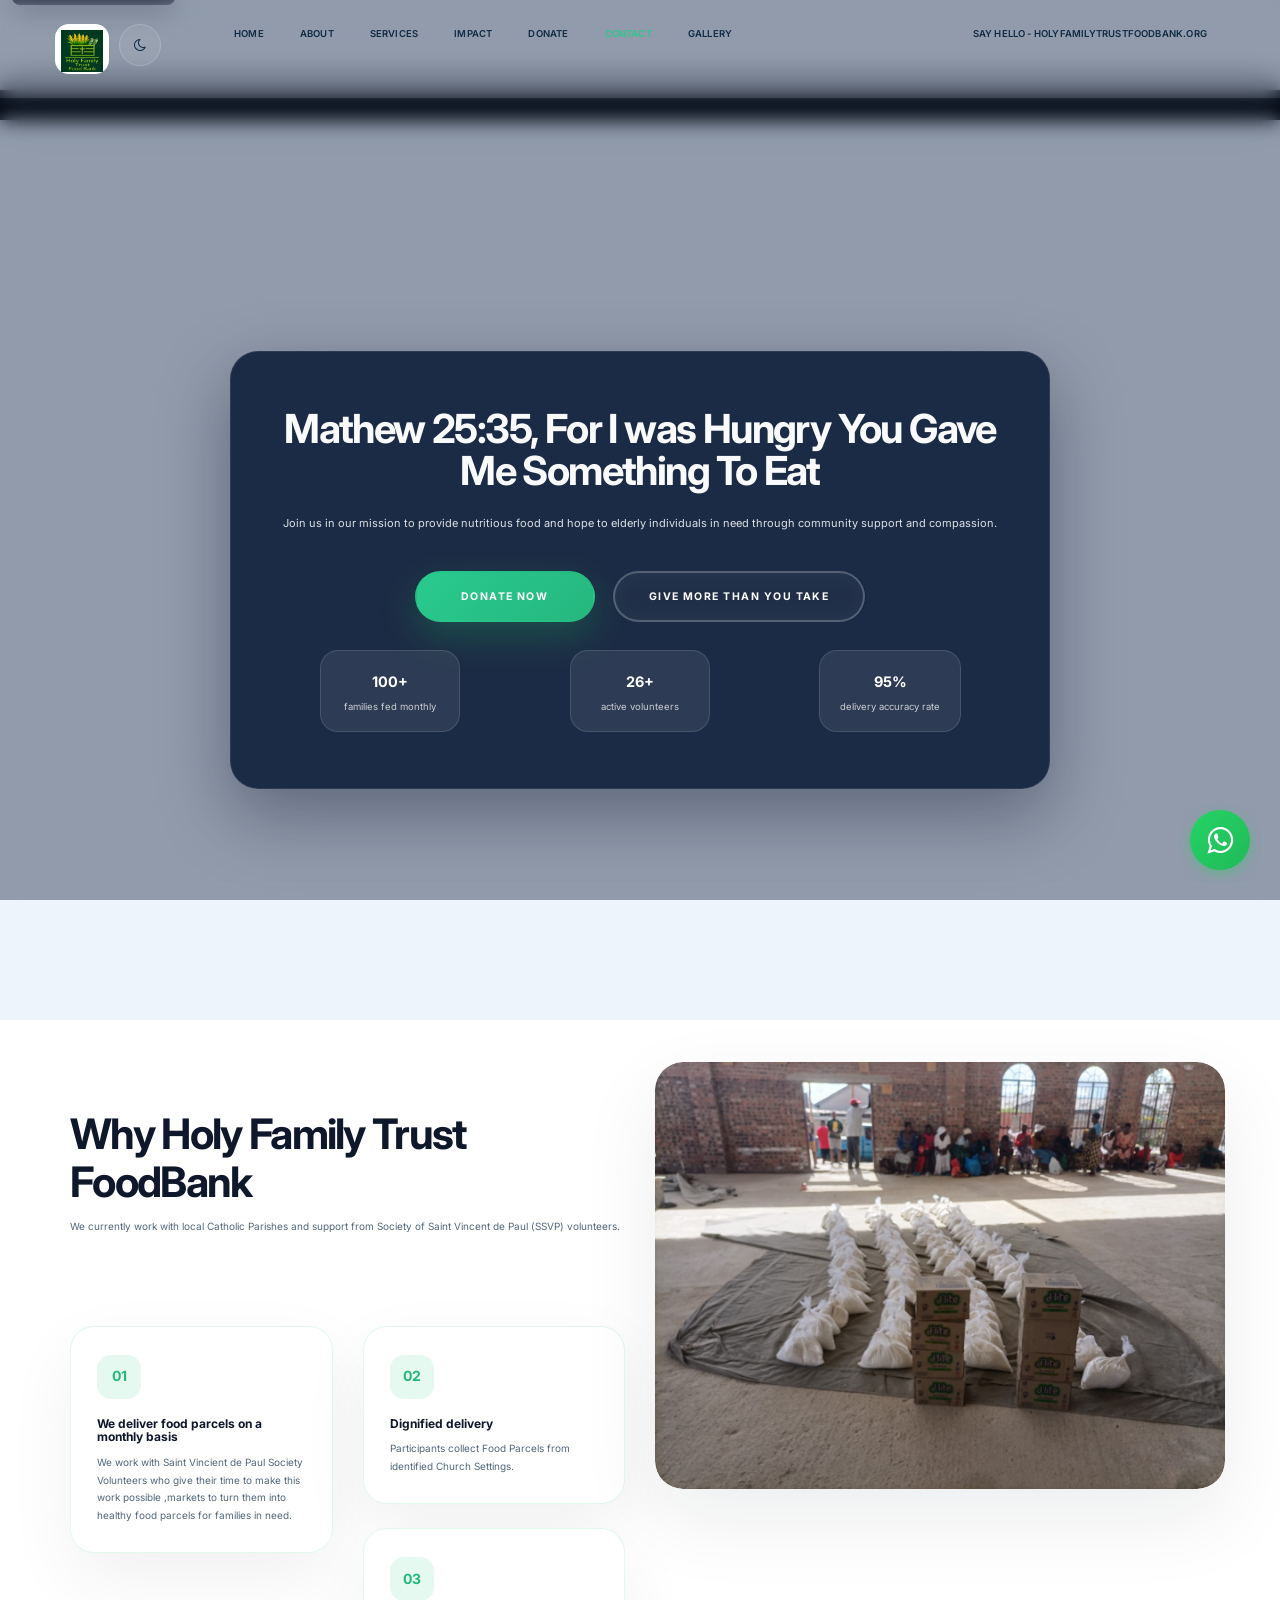
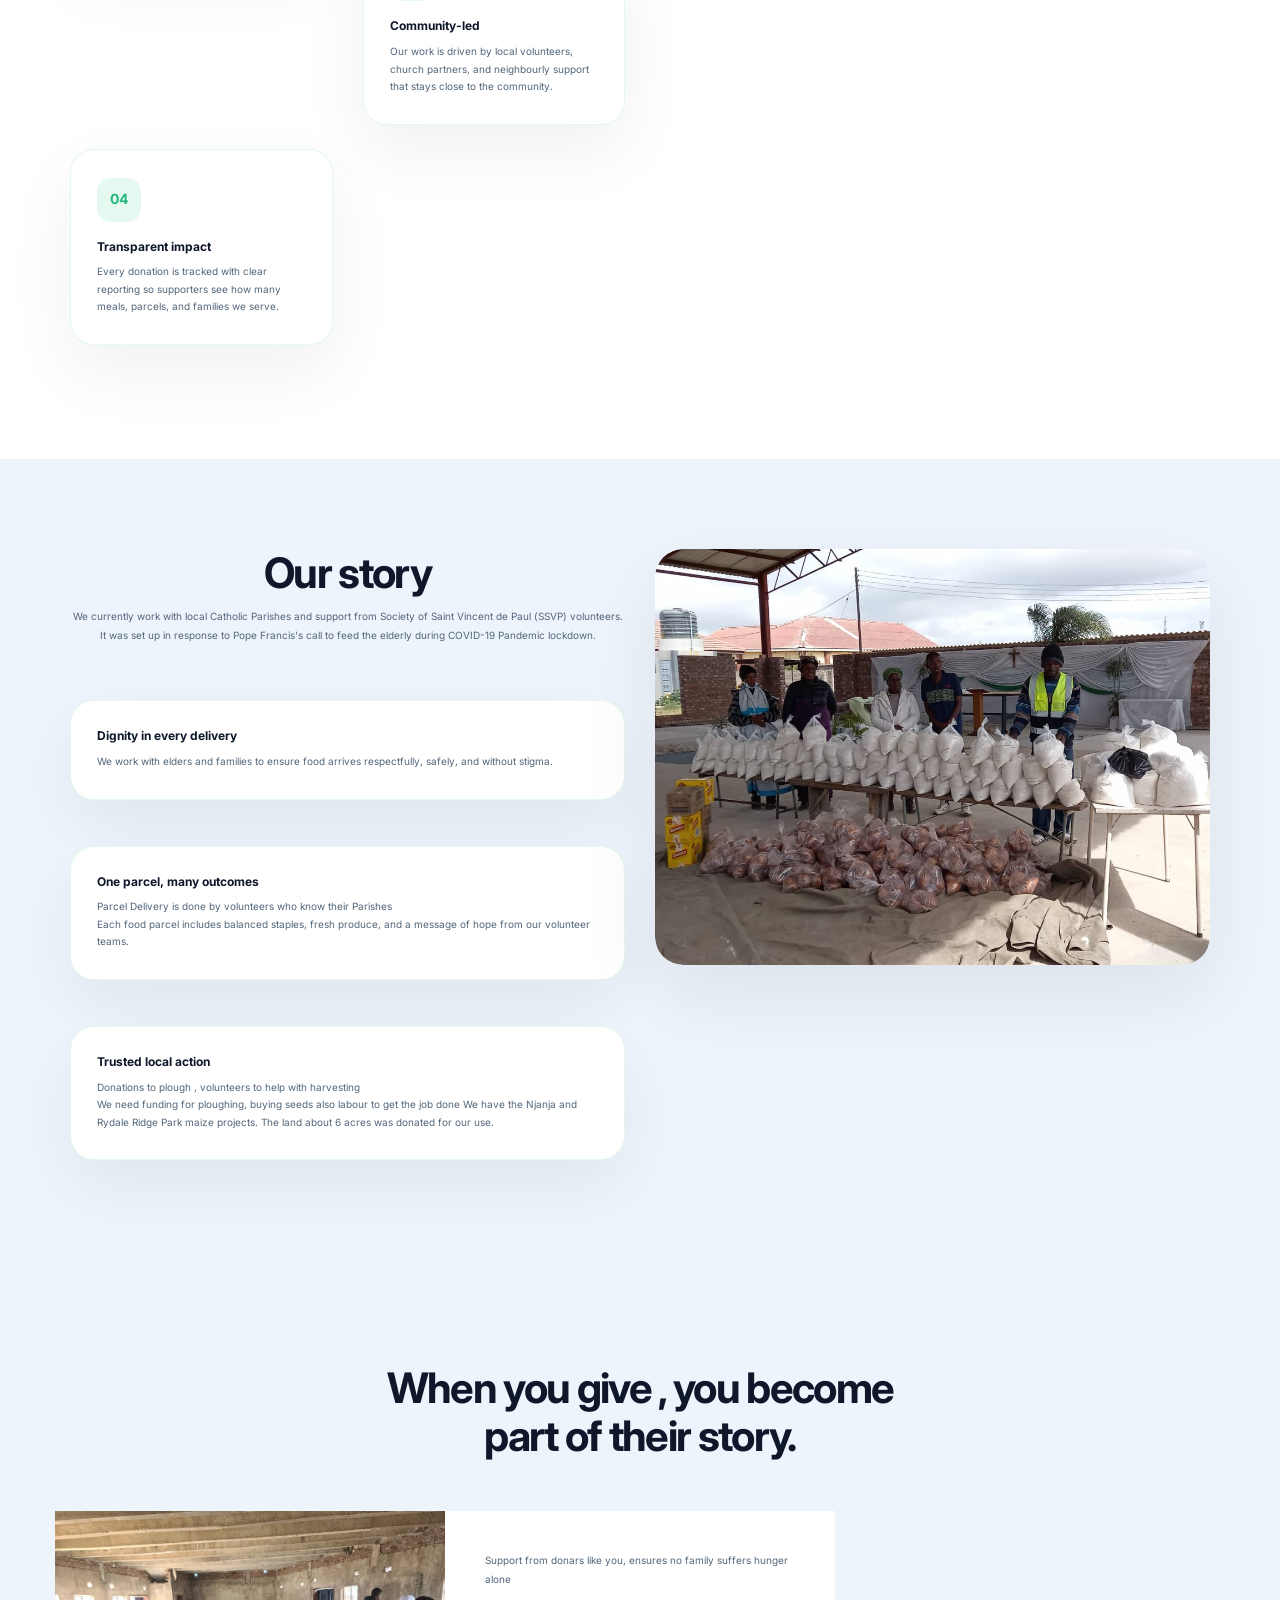
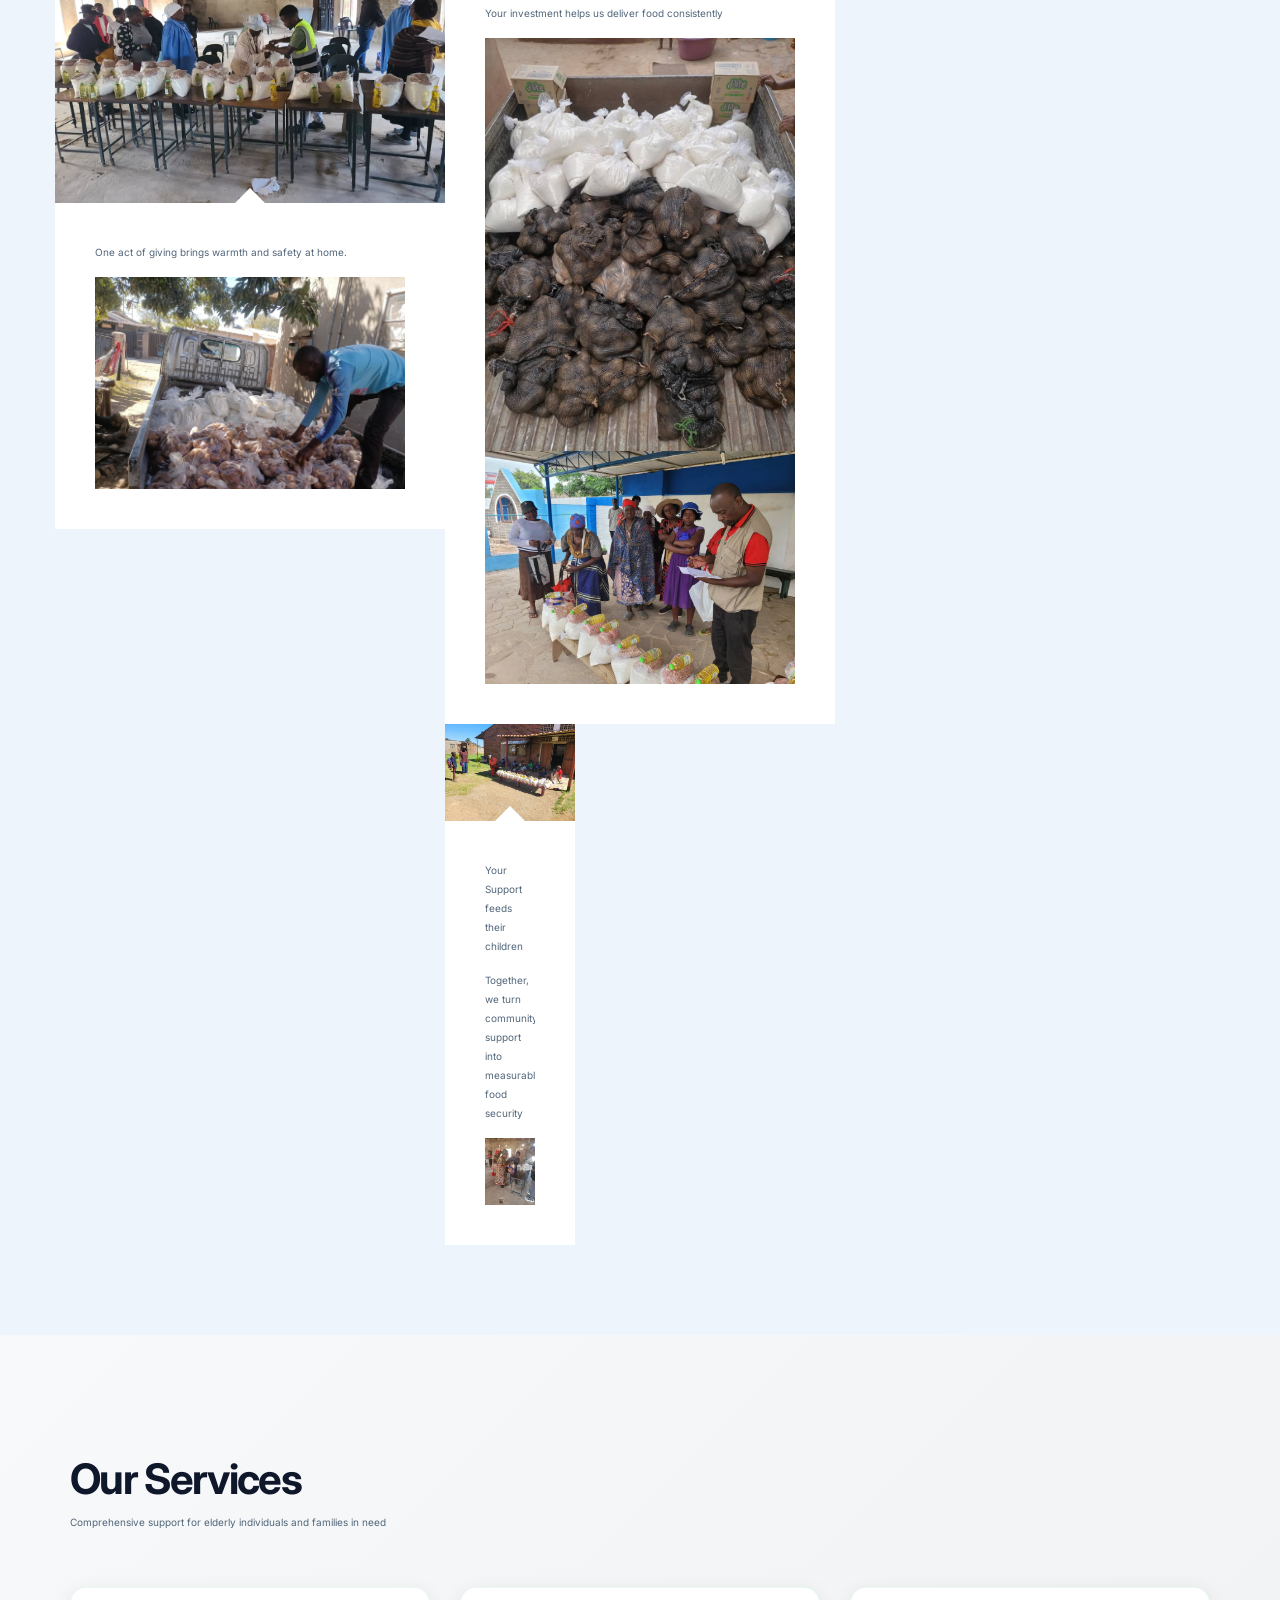
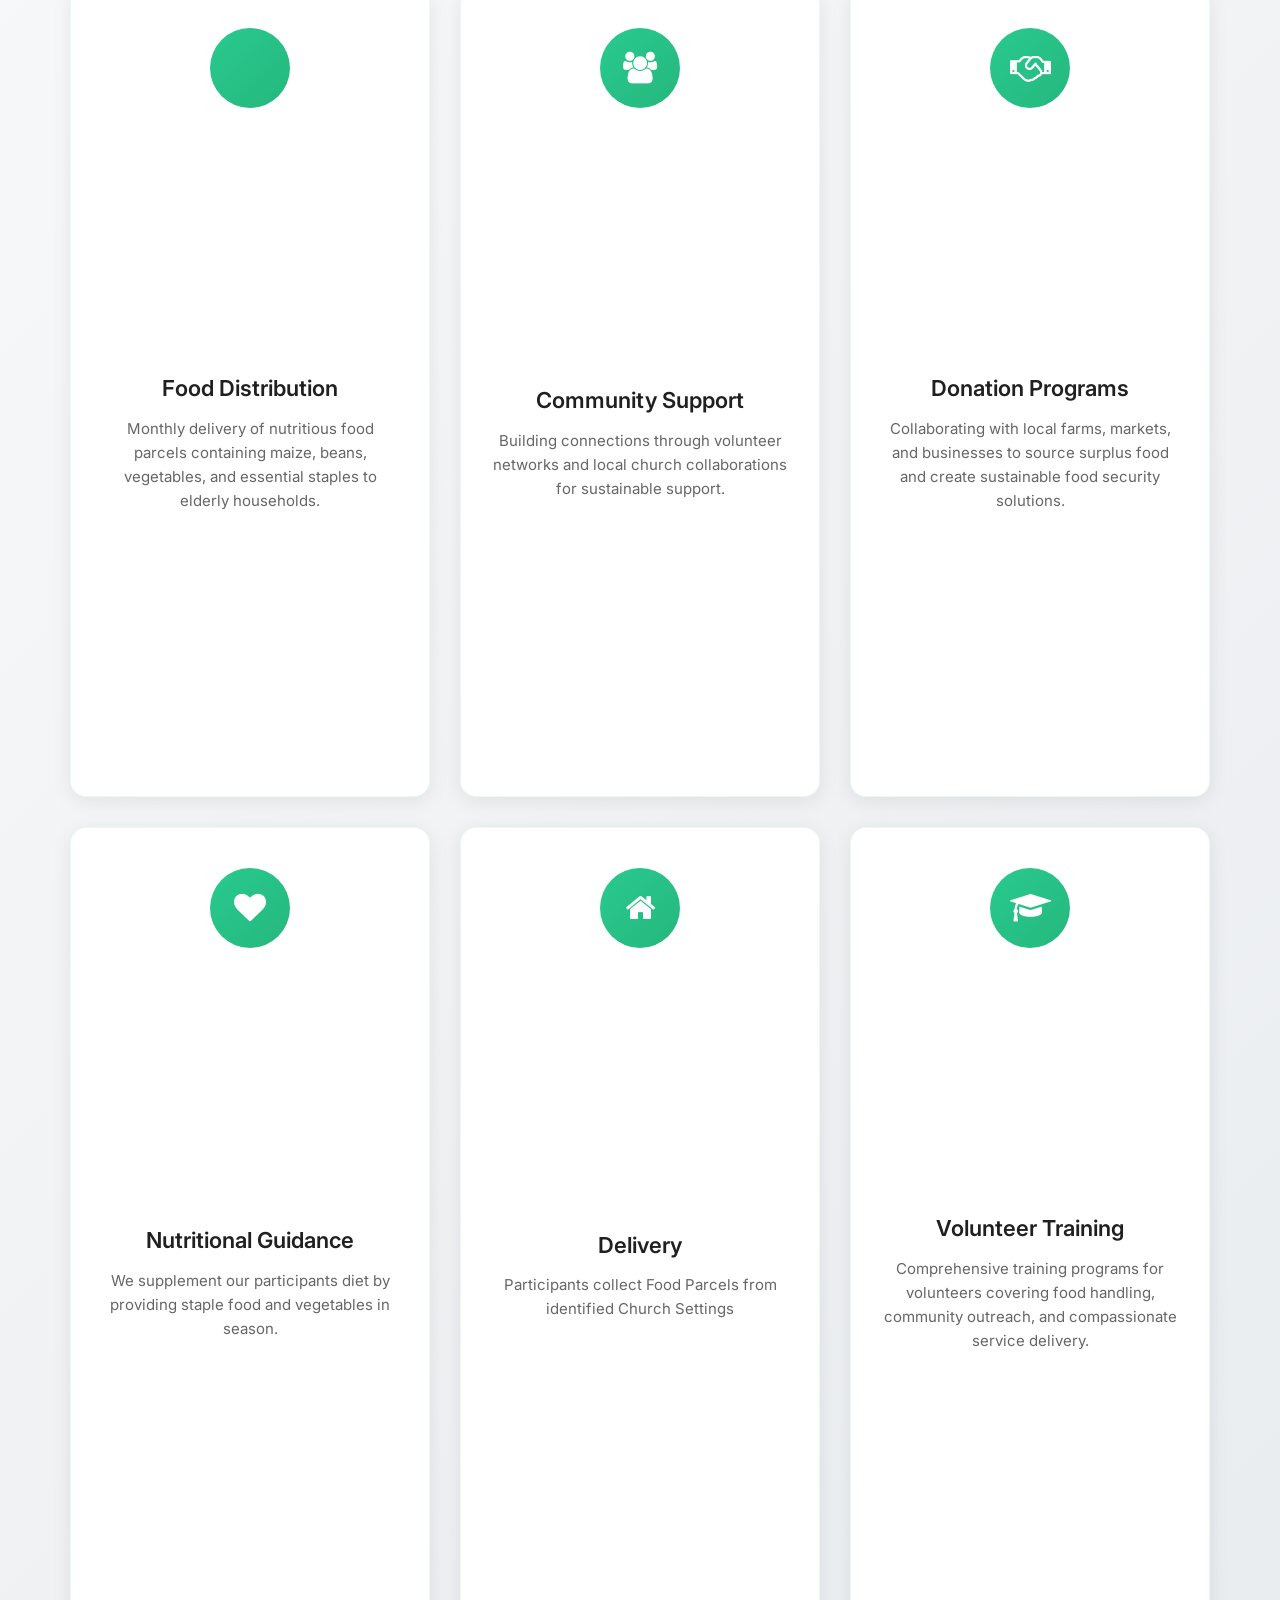
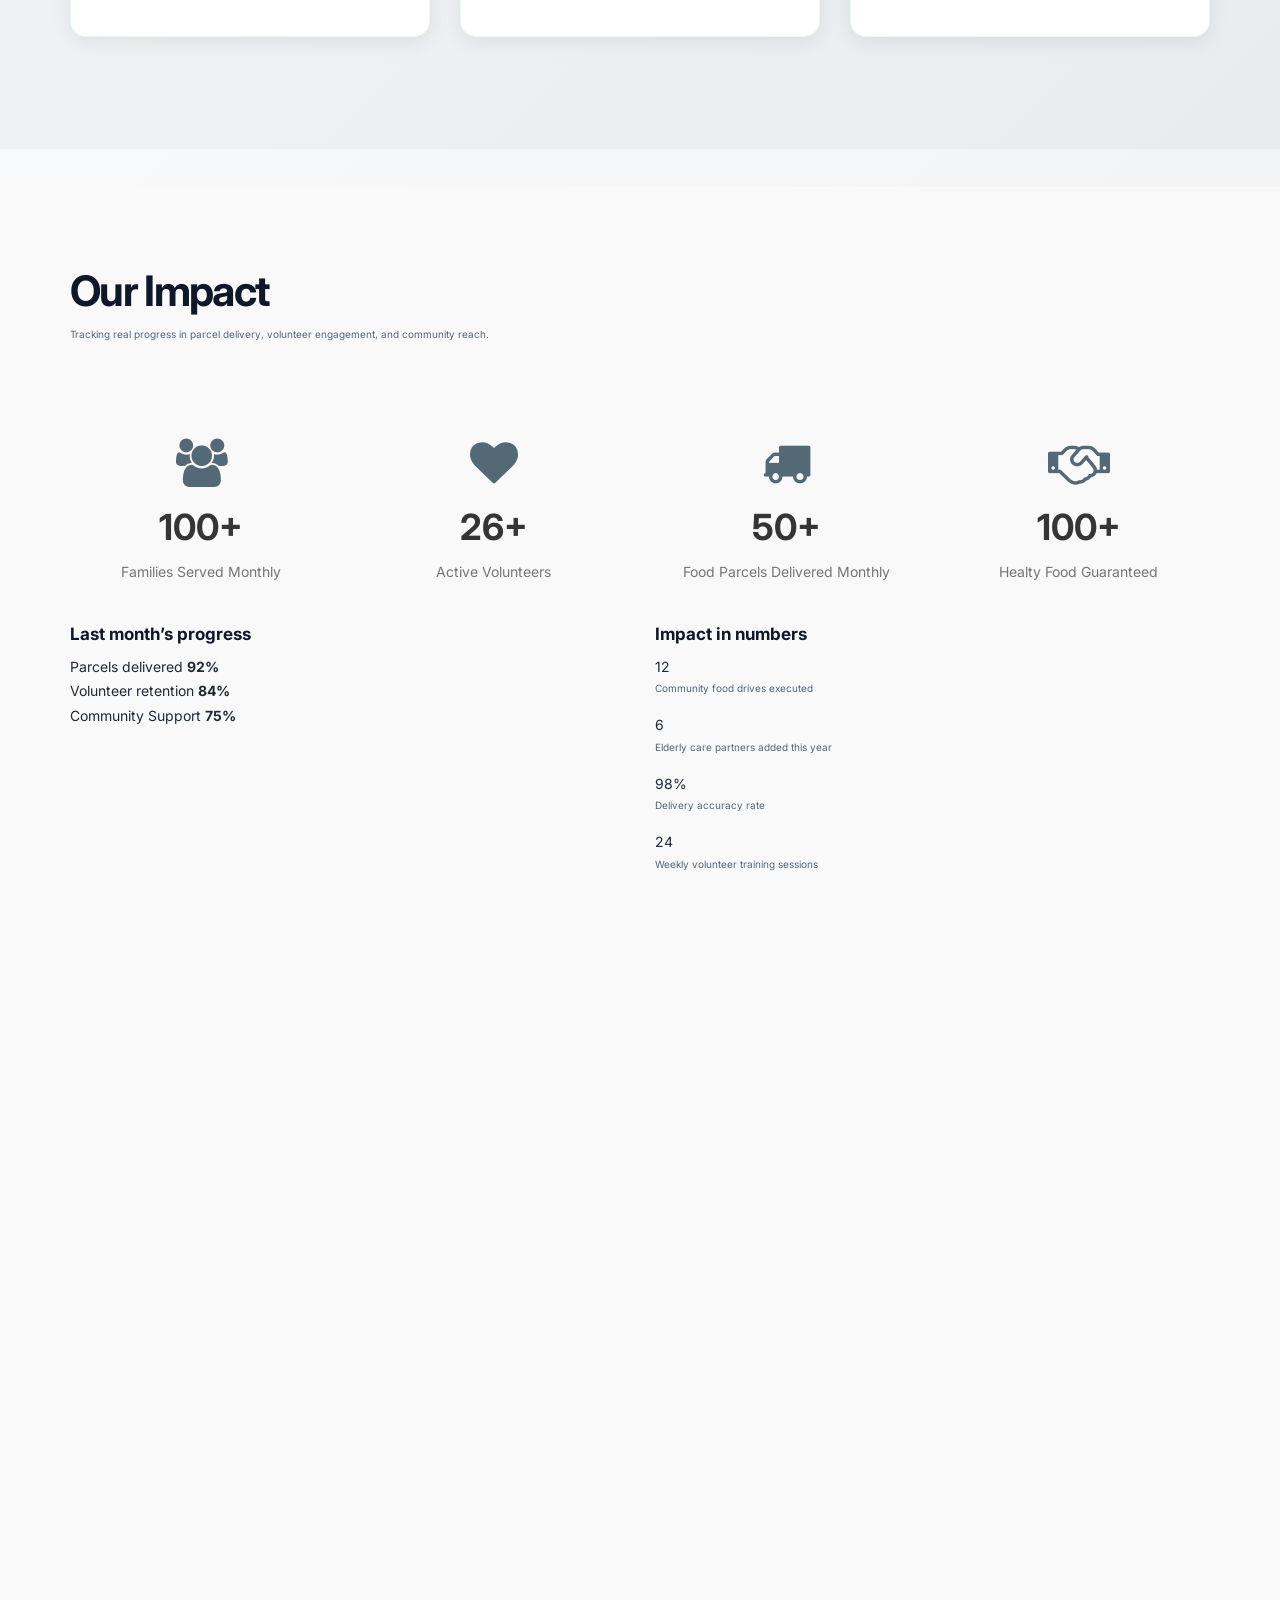
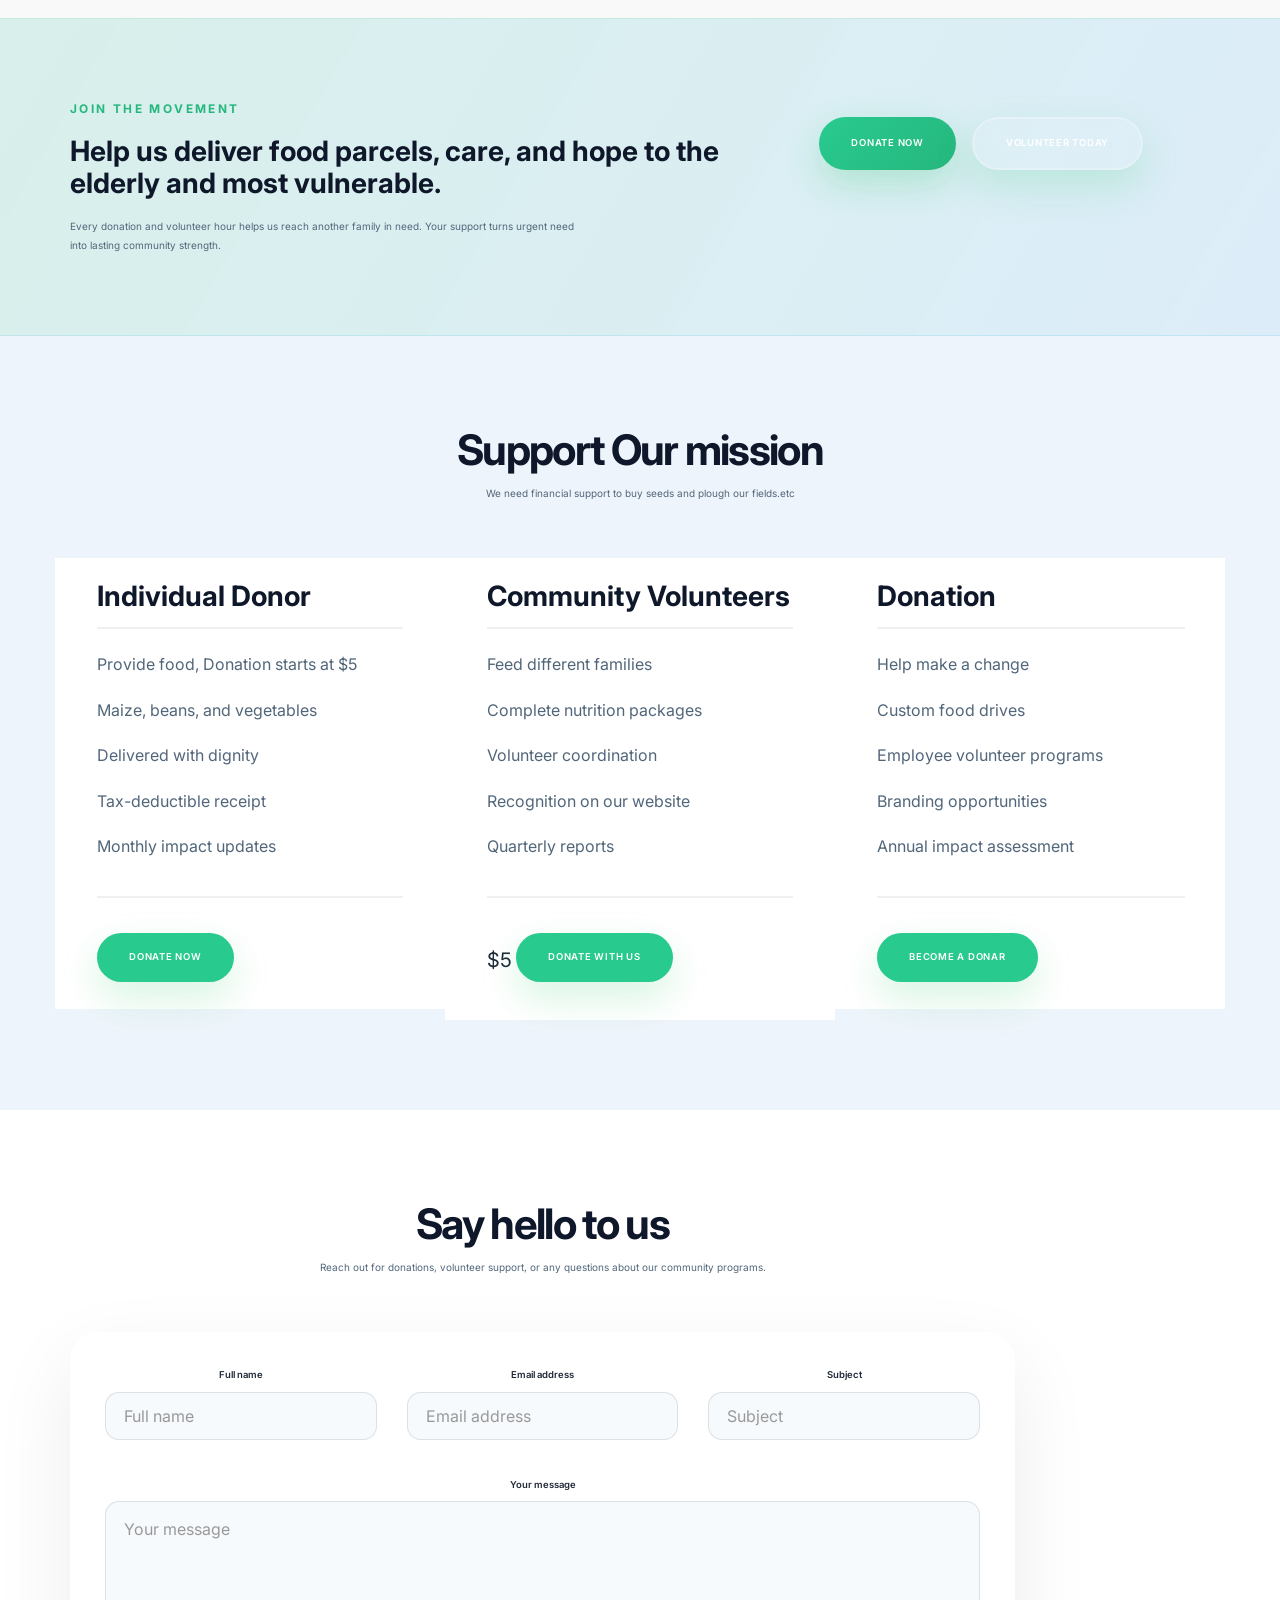
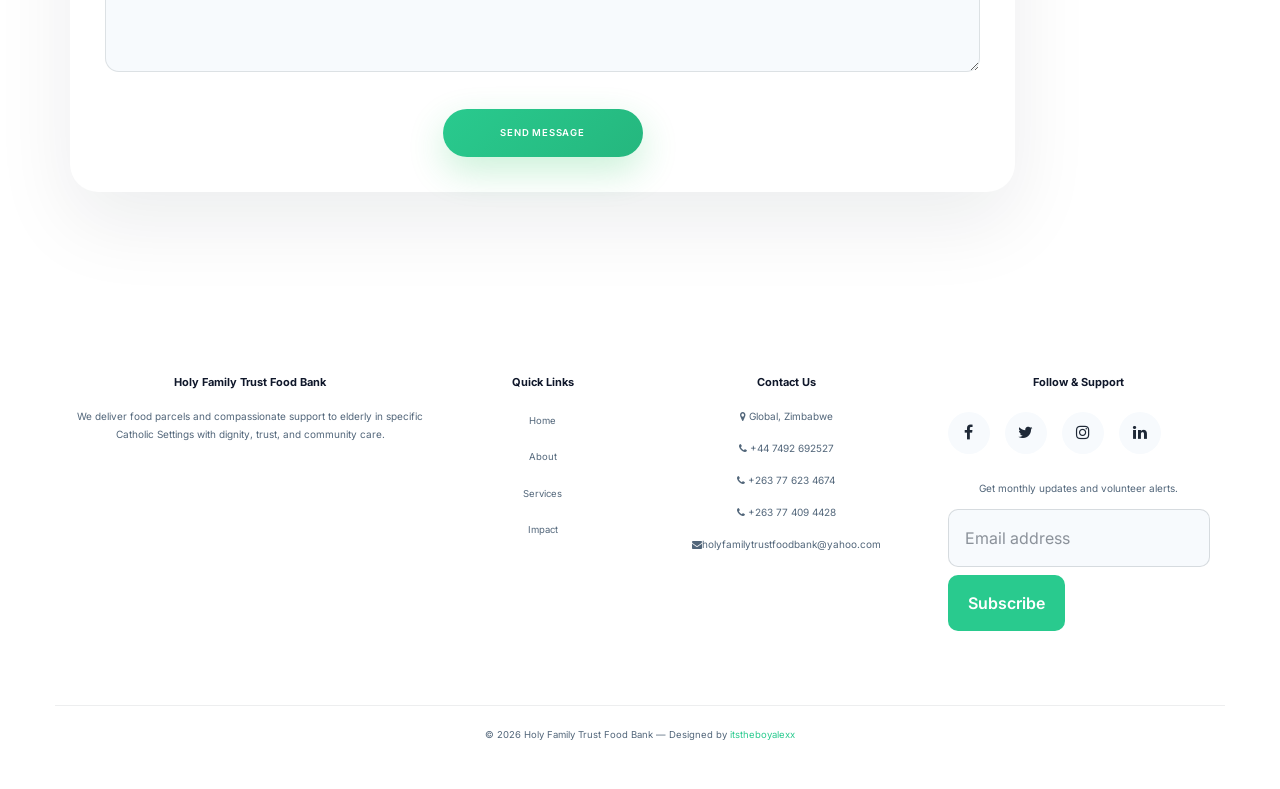
==== index.html @ 6a7e1c6b "Add files via upload" ====
<html lang="en">
     <head>
          
          <title>Holy Family Trust Food Bank</title>
          
          
     <meta charset="UTF-8">
     <meta http-equiv="X-UA-Compatible" content="IE=Edge">
     <meta name="description" content="Holy Family Trust Food Bank - Providing nutritious food to elderly people in need through community support and volunteer efforts.">
     <meta name="keywords" content="food bank, charity, elderly, nutrition, volunteers, donations, Holy Family Trust">
     <meta name="team" content="Holy Family Trust Food Bank Team">
     <meta name="viewport" content="width=device-width, initial-scale=1, maximum-scale=5, user-scalable=yes">
     <meta name="theme-color" content="#29ca8e">
     <meta name="apple-mobile-web-app-capable" content="yes">
     <meta name="apple-mobile-web-app-status-bar-style" content="default">
     <meta name="apple-mobile-web-app-title" content="Holy Family Trust Food Bank">
     <!DOCTYPE html>
     <meta name="mobile-web-app-capable" content="yes">

     <link rel="preconnect" href="https://fonts.googleapis.com">
     <link rel="preconnect" href="https://fonts.gstatic.com" crossorigin>

     <link rel="stylesheet" href="css/bootstrap.min.css">
     <link rel="stylesheet" href="css/owl.carousel.css">
     <link rel="stylesheet" href="css/owl.theme.default.min.css">
     <link rel="stylesheet" href="css/font-awesome.min.css">

     <!-- MAIN CSS -->
     <link rel="stylesheet" href="css/tooplate-style.css">

     <script type="application/ld+json">
     {
       "@context": "https://schema.org",
       "@type": "Organization",
       "name": "Holy Family Trust Food Bank",
       "url": "https://holyfamilytrust.org",
       "logo": "https://holyfamilytrust.org/images/logo.png",
       "description": "Providing nutritious food to elderly people in need through community support and volunteer efforts.",
       "address": {
         "@type": "PostalAddress",
         "addressCountry": "ZW"
       },
       "contactPoint": {
         "@type": "ContactPoint",
         "telephone": "+44 749 269 25267",
         "contactType": "customer service",
         "email": "info@holyfamilytrustfoodbank.org"
       },
       "sameAs": [
         "https://facebook.com/holyfamilytrust",
         "https://twitter.com/holyfamilyfb",
         "https://instagram.com/holyfamilytrust"
       ]
     }
     </script>

</head>
<body>
     <nav>
<a href="index.html"></a>
<a href="gallery.html"></a>
</nav>


     <a href="#home" class="skip-link">Skip to main content</a>

     <!-- PRE LOADER -->
     <section class="preloader">
          <div class="preloader-content">
               <div class="preloader-logo">Holy Family Trust Food Bank, Welcomes You</div>
               <div class="preloader-text">For I Was Hungry and you gave me something to eat..</div>
               <div class="spinner"></div>
          </div>
     </section>


     <!-- MENU -->
     <section class="navbar custom-navbar navbar-fixed-top" role="navigation">
          <div class="container">

               <div class="navbar-header">
                    <button class="navbar-toggle" data-toggle="collapse" data-target=".navbar-collapse" aria-expanded="false" aria-label="Toggle navigation">
                         <span class="icon icon-bar"></span>
                         <span class="icon icon-bar"></span>
                         <span class="icon icon-bar"></span>      
                    </button>

                    <!-- LOGO IMAGE -->
                    <a href="#home" class="navbar-brand" aria-label="Holy Family Trust Food Bank">
                         <img src="images/logo.png" alt="Holy Family Trust logo">
                    </a>
                    <button class="dark-mode-toggle" type="button" aria-label="Toggle dark mode" title="Toggle dark mode">
                         <i class="fa fa-moon-o"></i>
                    </button>
               </div>

               <!-- MENU LINKS -->
               <div class="collapse navbar-collapse">
                    <ul class="nav navbar-nav">
                         <li><a href="#home" class="smoothScroll">Home</a></li>
                         <li><a href="#feature" class="smoothScroll">About</a></li>
                         <li><a href="#services" class="smoothScroll">Services</a></li>
                         <li><a href="#impact" class="smoothScroll">Impact</a></li>
                         <li><a href="#pricing" class="smoothScroll">Donate</a></li>
                         <li><a href="#contact" class="smoothScroll">Contact</a></li>
                         <li><a href="gallery.html" class="smoothScroll">Gallery</a></li>
                    </ul>
                    <ul class="nav navbar-nav navbar-right">
                         <li><a href="mailto:keenanmargareth@yahoo.com">Say hello - <span>holyfamilytrustfoodbank.org</span></a></li>
                    </ul>
               </div>

          </div>
     </section>

<main>

     <!-- HERO SECTION -->
     <section id="home" data-stellar-background-ratio="0.5">
          <video autoplay muted loop playsinline class="hero-video" poster="images/home-bg.jpg" preload="metadata">
               <source src="videos/hero-bg.mp4" type="video/mp4">
               Your browser does not support the video tag.
          </video>
          <div class="hero-overlay"></div>
          <div class="hero-container">
               <div class="hero-content">
                    <h1 class="hero-headline">Mathew 25:35, For I was Hungry You Gave Me Something To Eat</h1>
                    <p class="hero-subheading">Join us in our mission to provide nutritious food and hope to elderly individuals in need through community support and compassion.</p>
                    <div class="hero-buttons">
                         <a href="#pricing" class="btn btn-primary hero-btn">Donate Now</a>
                         <a href="mailto:keenanmargareth@yahoo.com" class="btn btn-secondary hero-btn">Give more than you take</a>
                    </div>
                    <div class="hero-trust-grid animate-on-scroll">
                         <div><strong>100+</strong><span>families fed monthly</span></div>
                         <div><strong>26+</strong><span>active volunteers</span></div>
                         <div><strong>95%</strong><span>delivery accuracy rate</span></div>
                    </div>
               </div>
          </div>
     </section>


     <!-- ABOUT -->
     <section id="feature" data-stellar-background-ratio="0.5" class="animate-on-scroll">
          <div class="container">
               <div class="row align-items-center">

                    <div class="col-md-6">
                         <div class="section-title animate-on-scroll">
                              <h1>Why Holy Family Trust FoodBank</h1>
                              <p>We currently work with local Catholic Parishes and support from Society of Saint Vincent de Paul (SSVP) volunteers.</p>
                         </div>

                         <div class="row feature-grid">
                              <div class="col-sm-6">
                                   <div class="feature-card animate-on-scroll">
                                        <span class="feature-badge">01</span>
                                        <h3>We deliver food parcels on a monthly basis</h3>
                                        <p>We work with Saint Vincient de Paul Society Volunteers who give their time to make this work possible ,markets to turn them into healthy food parcels for families in need.

                                        </p>
                                   </div>
                              </div>
                              <div class="col-sm-6">
                                   <div class="feature-card animate-on-scroll">
                                        <span class="feature-badge">02</span>
                                        <h3>Dignified delivery</h3>
                                        <p>Participants collect Food Parcels from identified Church Settings.</p>
                                   </div>
                              </div>
                              <div class="col-sm-6">
                                   <div class="feature-card animate-on-scroll">
                                        <span class="feature-badge">03</span>
                                        <h3>Community-led</h3>
                                        <p>Our work is driven by local volunteers, church partners, and neighbourly support that stays close to the community.</p>
                                   </div>
                              </div>
                              <div class="col-sm-6">
                                   <div class="feature-card animate-on-scroll">
                                        <span class="feature-badge">04</span>
                                        <h3>Transparent impact </h3>
                                        <p>Every donation is tracked with clear reporting so supporters see how many meals, parcels, and families we serve.</p>
                                   </div>
                              </div>
                         </div>
                    </div>

                    <div class="col-md-6">
                         <div class="feature-image animate-on-scroll">
                              <img src="images/feature-mockup.png" class="img-responsive" alt="Volunteers preparing food parcels" loading="lazy" decoding="async">
                         </div>
                    </div>

               </div>
          </div>
     </section>


     <!-- OUR STORY -->
     <section id="about" data-stellar-background-ratio="0.5" class="animate-on-scroll">
          <div class="container">
               <div class="row align-items-center">

                    <div class="col-md-6">
                         <div class="section-title animate-on-scroll">
                              <h1>Our story</h1>
                              <p>We currently work with local Catholic Parishes and support from Society of Saint Vincent de Paul (SSVP) volunteers.
It was set up in response to Pope Francis's call to feed the elderly during COVID-19 Pandemic lockdown.                          </p>
                         </div>

                         <div class="story-grid">
                              <div class="story-card animate-on-scroll">
                                   <h3>Dignity in every delivery</h3>
                                   <p>We work with elders and families to ensure food arrives respectfully, safely, and without stigma.</p>
                              </div>
                              <div class="story-card animate-on-scroll">
                                   <h3>One parcel, many outcomes</h3>
                                   <p>Parcel Delivery is done by volunteers who know their Parishes</p>
                                   <p>Each food parcel includes balanced staples, fresh produce, and a message of hope from our volunteer teams.</p>
                              </div>
                              <div class="story-card animate-on-scroll">
                                   <h3>Trusted local action</h3>
                                   <p>Donations to plough , volunteers to help with harvesting</p>
                                   <p>We need funding for ploughing, buying seeds also labour to get the job done
                                        We have the Njanja and Rydale Ridge Park maize projects. The land about 6 acres was donated for our use.
                                   </p>
                              </div>
                         </div>
                    </div>

                    <div class="col-md-6">
                         <div class="story-image animate-on-scroll">
                              <img src="images/team-image1.jpg" class="img-responsive" alt="Volunteers packing food parcels" loading="lazy" decoding="async">
                         </div>
                    </div>

               </div>
          </div>
     </section>


     <!-- SERVICES -->
     <section id="about" data-stellar-background-ratio="0.5" class="animate-on-scroll">
          <div class="container">
               <div class="row">

                    <div class="col-md-offset-3 col-md-6 col-sm-12">
                         <div class="section-title animate-on-scroll">
                              <h1>When you give , you become part of their story.</h1>
                         </div>
                    </div>

                    <div class="col-md-4 col-sm-4">
                         <div class="team-thumb stagger-item animate-on-scroll">
                              <img src="images/test.jpg" class="img-responsive" alt="Volunteers packing food parcels" loading="lazy" decoding="async">
                              <div class="team-info team-thumb-up">
                                   <b><h2><p>One act of giving brings warmth and safety at home.</h2></b>
                                   
                     
                <img src="images/testimonial-image - Copy.jpg" class="img-responsive" alt="">             
                              </div>
                         </div>
                    </div>

                    <div class="col-md-4 col-sm-4">
                         <div class="team-thumb stagger-item animate-on-scroll">
                              <div class="team-info team-thumb-down">
                                   <b><h2><p>Support from donars like you, ensures no family suffers hunger alone</p></h2></b>
                                   <div class="team-thumb stagger-item animate-on-scroll">
                              <b><h2><p>Your investment helps us deliver food consistently</p> </h2></b>
                                  <img src="images/team-image2.jpg" class="img-responsive" alt="">
                              </div>
      
                              <img src="images/test_image.jpg" class="img-responsive" alt="Food distribution in progress" loading="lazy" decoding="async">
                         </div>
                    </div>

                    <div class="col-md-4 col-sm-4">
                         <div class="team-thumb stagger-item animate-on-scroll">
                              <img src="images/team-image3.jpg" class="img-responsive" alt="Community outreach and support" loading="lazy" decoding="async">
                              <div class="team-info team-thumb-up">
                                                 
                                  <b> <h2><p>Your Support feeds their children </p></h2></b>
                           <div class="team-thumb stagger-item animate-on-scroll">
                           <b> <h2><p>Together, we turn community support into measurable food security </p></h2> </b>
                                   
                                   
                                   <img src="images/maize.jpg" class="img-responsive" alt="">

                              </div>
                         </div>
                    </div>
                    
               </div>
          </div>
     </section>


     <!-- SERVICES -->
     <section id="services" data-stellar-background-ratio="0.5" class="animate-on-scroll">
          <div class="container">
               <div class="row">

                    <div class="col-md-12 col-sm-12">
                         <div class="section-title animate-on-scroll">
                              <h1>Our Services</h1>
                              <p>Comprehensive support for elderly individuals and families in need</p>
                         </div>
                    </div>

                    <div class="col-md-4 col-sm-6">
                         <div class="service-card stagger-item animate-on-scroll">
                              <div class="service-icon">
                                   <i class="fa fa-utensils"></i>
                              </div>
                              <div class="service-content">
                                   <h3>Food Distribution</h3>
                                   <p>Monthly delivery of nutritious food parcels containing maize, beans, vegetables, and essential staples to elderly households.</p>
                              </div>
                         </div>
                    </div>

                    <div class="col-md-4 col-sm-6">
                         <div class="service-card stagger-item animate-on-scroll">
                              <div class="service-icon">
                                   <i class="fa fa-users"></i>
                              </div>
                              <div class="service-content">
                                   <h3>Community Support</h3>
                                   <p>Building connections through volunteer networks and local church collaborations for sustainable support.</p>
                              </div>
                         </div>
                    </div>

                    <div class="col-md-4 col-sm-6">
                         <div class="service-card stagger-item animate-on-scroll">
                              <div class="service-icon">
                                   <i class="fa fa-handshake-o"></i>
                              </div>
                              <div class="service-content">
                                   <h3>Donation Programs</h3>
                                   <p>Collaborating with local farms, markets, and businesses to source surplus food and create sustainable food security solutions.</p>
                              </div>
                         </div>
                    </div>

                    <div class="col-md-4 col-sm-6">
                         <div class="service-card stagger-item animate-on-scroll">
                              <div class="service-icon">
                                   <i class="fa fa-heart"></i>
                              </div>
                              <div class="service-content">
                                   <h3>Nutritional Guidance</h3>
                                   <p>We  supplement our participants diet by providing  staple food and vegetables in season.</p>
                              </div>
                         </div>
                    </div>

                    <div class="col-md-4 col-sm-6">
                         <div class="service-card stagger-item animate-on-scroll">
                              <div class="service-icon">
                                   <i class="fa fa-home"></i>
                              </div>
                              <div class="service-content">
                                   
                                <h3>Delivery<h3>
                                   <p>Participants collect Food Parcels from identified Church Settings</p>
                              </div>
                         </div>
                    </div>

                    <div class="col-md-4 col-sm-6">
                         <div class="service-card stagger-item animate-on-scroll">
                              <div class="service-icon">
                                   <i class="fa fa-graduation-cap"></i>
                              </div>
                              <div class="service-content">
                                   <h3>Volunteer Training</h3>
                                   <p>Comprehensive training programs for volunteers covering food handling, community outreach, and compassionate service delivery.</p>
                              </div>
                         </div>
                    </div>

               </div>
          </div>
     </section>


     <!-- IMPACT -->
     <section id="impact" data-stellar-background-ratio="0.5" class="animate-on-scroll">
          <div class="container">
               <div class="row">

                    <div class="col-md-12 col-sm-12">
                         <div class="section-title animate-on-scroll">
                              <h1>Our Impact</h1>
                              <p>Tracking real progress in parcel delivery, volunteer engagement, and community reach.</p>
                         </div>
                    </div>

                    <div class="col-md-3 col-sm-6">
                         <div class="counter-thumb stagger-item animate-on-scroll">
                              <div class="counter-icon">
                                   <i class="fa fa-users"></i>
                              </div>
                              <div class="counter-info">
                                   <h2 data-count="100">0</h2>
                                   <p>Families Served Monthly</p>
                              </div>
                         </div>
                    </div>

                    <div class="col-md-3 col-sm-6">
                         <div class="counter-thumb stagger-item animate-on-scroll">
                              <div class="counter-icon">
                                   <i class="fa fa-heart"></i>
                              </div>
                              <div class="counter-info">
                                   <h2 data-count="26">0</h2>
                                   <p>Active Volunteers</p>
                              </div>
                         </div>
                    </div>

                    <div class="col-md-3 col-sm-6">
                         <div class="counter-thumb stagger-item animate-on-scroll">
                              <div class="counter-icon">
                                   <i class="fa fa-truck"></i>
                              </div>
                              <div class="counter-info">
                                   <h2 data-count="50">0</h2>
                                   <p>Food Parcels Delivered Monthly</p>
                              </div>
                         </div>
                    </div>

                    <div class="col-md-3 col-sm-6">
                         <div class="counter-thumb stagger-item animate-on-scroll">
                              <div class="counter-icon">
                                   <i class="fa fa-handshake-o"></i>
                              </div>
                              <div class="counter-info">
                                   <h2 data-count="100%">0</h2>
                                   <p>Healty Food Guaranteed</p>
                              </div>
                         </div>
                    </div>

                    <div class="col-md-6 col-sm-12">
                         <div class="stats-card animate-on-scroll">
                              <h3>Last month’s progress</h3>
                              <div class="progress-bar-wrap">
                                   <div class="progress-label">
                                        <span>Parcels delivered</span>
                                        <strong>92%</strong>
                                   </div>
                                   <div class="progress-bar" data-progress="92">
                                        <div class="progress-fill"></div>
                                   </div>
                              </div>

                              <div class="progress-bar-wrap">
                                   <div class="progress-label">
                                        <span>Volunteer retention</span>
                                        <strong>84%</strong>
                                   </div>
                                   <div class="progress-bar" data-progress="84">
                                        <div class="progress-fill"></div>
                                   </div>
                              </div>

                              <div class="progress-bar-wrap">
                                   <div class="progress-label">
                                        <span>Community Support</span>
                                        <strong>75%</strong>
                                   </div>
                                   <div class="progress-bar" data-progress="75">
                                        <div class="progress-fill"></div>
                                   </div>
                              </div>
                         </div>
                    </div>

                    <div class="col-md-6 col-sm-12">
                         <div class="stats-summary animate-on-scroll">
                              <h3>Impact in numbers</h3>
                              <div class="stat-item">
                                   <span class="stat-number">12</span>
                                   <p>Community food drives executed</p>
                              </div>
                              <div class="stat-item">
                                   <span class="stat-number">6</span>
                                   <p>Elderly care partners added this year</p>
                              </div>
                              <div class="stat-item">
                                   <span class="stat-number">98%</span>
                                   <p>Delivery accuracy rate</p>
                              </div>
                              <div class="stat-item">
                                   <span class="stat-number">24</span>
                                   <p>Weekly volunteer training sessions</p>
                              </div>
                         </div>
                    </div>

               </div>
          </div>
     </section>


     <!-- CTA -->
     <section id="cta" class="cta-section animate-on-scroll">
          <div class="container">
               <div class="row align-items-center">
                    <div class="col-md-7 col-sm-12">
                         <div class="cta-content">
                              <small>Join the movement</small>
                              <h2>Help us deliver food parcels, care, and hope to the elderly and most vulnerable.</h2>
                              <p>Every donation and volunteer hour helps us reach another family in need. Your support turns urgent need into lasting community strength.</p>
                         </div>
                    </div>
                    <div class="col-md-5 col-sm-12 text-center">
                         <div class="cta-actions">
                              <a href="#pricing" class="section-btn btn-primary">Donate Now</a>
                              <a href="mailto:keenanmargareth@yahoo.com" class="section-btn btn-secondary">Volunteer Today</a>
                         </div>
                    </div>
               </div>
          </div>
     </section>


     <!-- DONATIONS -->
     <section id="pricing" data-stellar-background-ratio="0.5" class="animate-on-scroll">
          <div class="container">
               <div class="row">

                    <div class="col-md-12 col-sm-12">
                         <div class="section-title animate-on-scroll">
                              <h1>Support Our mission</h1>
                              <p>We need financial support to buy seeds  and plough our fields.etc</p>
                         </div>
                    </div>

                    <div class="col-md-4 col-sm-6">
                         <div class="pricing-thumb stagger-item animate-on-scroll">
                             <div class="pricing-title">
                                  <h2>Individual Donor</h2>
                             </div>
                             <div class="pricing-info">
                                   <p>Provide food, Donation starts at $5</p>
                                   <p>Maize, beans, and vegetables</p>
                                   <p>Delivered with dignity</p>
                                   <p>Tax-deductible receipt</p>
                                   <p>Monthly impact updates</p>
                             </div>
                             <div class="pricing-bottom">
                                   <span class="pricing-dollar"></span>
                                   <a href="mailto:keenanmargareth@yahoo.com" class="section-btn pricing-btn">Donate Now</a>
                             </div>
                         </div>
                    </div>

                    <div class="col-md-4 col-sm-6">
                         <div class="pricing-thumb stagger-item animate-on-scroll">
                             <div class="pricing-title">
                                  <h2>Community Volunteers</h2>
                             </div>
                             <div class="pricing-info">
                                   <p>Feed different families</p>
                                   <p>Complete nutrition packages</p>
                                   <p>Volunteer coordination</p>
                                   <p>Recognition on our website</p>
                                   <p>Quarterly reports</p>
                             </div>
                             <div class="pricing-bottom">
                                   <span class="pricing-dollar">$5</span>
                                   <a href="mailto:keenanmargareth@yahoo.com" class="section-btn pricing-btn">Donate With Us</a>
                             </div>
                         </div>
                    </div>

                    <div class="col-md-4 col-sm-6">
                         <div class="pricing-thumb stagger-item animate-on-scroll">
                             <div class="pricing-title">
                                  <h2>Donation</h2>
                             </div>
                             <div class="pricing-info">
                                   <p>Help make a change</p>
                                   <p>Custom food drives</p>
                                   <p>Employee volunteer programs</p>
                                   <p>Branding opportunities</p>
                                   <p>Annual impact assessment</p>
                             </div>
                             <div class="pricing-bottom">
                                   <span class="pricing-dollar"></span>
                                   <a href="mailto:keenanmargareth@yahoo.com" class="section-btn pricing-btn">Become a Donar</a>
                             </div>
                         </div>
                    </div>
                    
               </div>
          </div>
     </section>   


     <!-- CONTACT -->
     <section id="contact" data-stellar-background-ratio="0.5" class="animate-on-scroll">
          <div class="container">
               <div class="row justify-content-center">

                    <div class="col-md-10 col-sm-12">
                         <div class="contact-panel animate-on-scroll">
                              <div class="section-title animate-on-scroll">
                                   <h1>Say hello to us</h1>
                                   <p>Reach out for donations, volunteer support, or any questions about our community programs.</p>
                              </div>

                              <form id="contact-form" role="form" action="https://formspree.io/f/your-form-id" method="post" novalidate>
                                   <div class="row contact-fields">
                                        <div class="col-md-4 col-sm-6">
                                             <div class="form-group">
                                                  <label for="contact-name">Full name</label>
                                                  <input id="contact-name" type="text" class="form-control" name="name" placeholder="Full name" required aria-required="true" aria-label="Your full name">
                                                  <span class="field-error" aria-live="polite"></span>
                                             </div>
                                        </div>

                                        <div class="col-md-4 col-sm-6">
                                             <div class="form-group">
                                                  <label for="contact-email">Email address</label>
                                                  <input id="contact-email" type="email" class="form-control" name="email" placeholder="Email address" required aria-required="true" aria-label="Your email address">
                                                  <span class="field-error" aria-live="polite"></span>
                                             </div>
                                        </div>

                                        <div class="col-md-4 col-sm-12">
                                             <div class="form-group">
                                                  <label for="contact-subject">Subject</label>
                                                  <input id="contact-subject" type="text" class="form-control" name="subject" placeholder="Subject" aria-label="Subject of your message">
                                                  <span class="field-error" aria-live="polite"></span>
                                             </div>
                                        </div>

                                        <div class="col-md-12 col-sm-12">
                                             <div class="form-group">
                                                  <label for="contact-message">Your message</label>
                                                  <textarea id="contact-message" class="form-control" rows="6" name="message" placeholder="Your message" required aria-required="true" aria-label="Your message content"></textarea>
                                                  <span class="field-error" aria-live="polite"></span>
                                             </div>
                                        </div>

                                        <div class="col-md-12 col-sm-12">
                                             <div class="form-status" aria-live="polite"></div>
                                             <a href="mailto:keenanmargareth@yahoo.com?subject=Message%20from%20Holy%20Family%20Trust%20Website" class="section-btn btn-primary">Send Message</a>
                                        </div>
                                   </div>
                              </form>
                         </div>
                    </div>

               </div>
          </div>
     </section>

</main>


     <!-- FOOTER -->
     <footer id="footer" data-stellar-background-ratio="0.5" class="animate-on-scroll">
          <div class="container">
               <div class="row footer-top">

                    <div class="col-md-4 col-sm-6 footer-widget animate-on-scroll">
                         <h4>Holy Family Trust Food Bank</h4>
                         <p>We deliver food parcels and compassionate support to elderly in specific Catholic Settings with dignity, trust, and community care.</p>
                    </div>

                    <div class="col-md-2 col-sm-6 footer-widget animate-on-scroll">
                         <h4>Quick Links</h4>
                         <ul class="footer-links">
                              <li><a href="#home">Home</a></li>
                              <li><a href="#feature">About</a></li>
                              <li><a href="#services">Services</a></li>
                              <li><a href="#impact">Impact</a></li>
                         </ul>
                    </div>

                    <div class="col-md-3 col-sm-6 footer-widget animate-on-scroll">
                         <h4>Contact Us</h4>
                         <p><i class="fa fa-map-marker"></i> Global, Zimbabwe</p>
                         <p><i class="fa fa-phone"></i> +44 7492 692527</p>
                         <p><i class="fa fa-phone"></i> +263 77 623 4674</p>
                         <p><i class="fa fa-phone"></i> +263 77 409 4428</p>
                         <p><i class="fa fa-envelope"></i>holyfamilytrustfoodbank@yahoo.com</p>
                    </div>

                    <div class="col-md-3 col-sm-6 footer-widget animate-on-scroll">
                         <h4>Follow & Support</h4>
                         <ul class="social-icon footer-social">
                              <li><a href="https://facebook.com/holyfamilytrustfoodbank" class="fa fa-facebook" aria-label="Facebook"></a></li>
                              <li><a href="https://twitter.com/holyfamilytrustfoodbankfb" class="fa fa-twitter" aria-label="Twitter"></a></li>
                              <li><a href="https://instagram.com/holyfamilytrustfoodbank" class="fa fa-instagram" aria-label="Instagram"></a></li>
                              <li><a href="https://linkedin.com/company/holyfamilytrustfoodbank" class="fa fa-linkedin" aria-label="LinkedIn"></a></li>
                         </ul>
                         <div class="footer-newsletter">
                              <p>Get monthly updates and volunteer alerts.</p>
                              <form action="https://formspree.io/f/your-newsletter-id" method="post" class="newsletter-form">
                                   <input type="email" name="email" placeholder="Email address" required aria-label="Email address">
                                   <button type="submit" aria-label="Subscribe">Subscribe</button>
                              </form>
                         </div>
                    </div>

               </div>

               <div class="row footer-bottom">
                    <div class="col-md-12 text-center">
                         <p>© 2026 Holy Family Trust Food Bank — Designed by <a rel="nofollow" href="https://www.instagram.com/itstheboyalexx/">itstheboyalexx</a></p>
                    </div>
               </div>
          </div>
     </footer>


     <!-- FLOATING SCROLL-TO-TOP BUTTON -->
     <button id="scroll-to-top" 
             class="scroll-to-top-btn" 
             title="Scroll to top"
             aria-label="Scroll back to top">
          <i class="fa fa-arrow-up"></i>
     </button>

     <!-- FLOATING WHATSAPP BUTTON -->
     <div class="whatsapp-button-wrapper">
          <a href="https://wa.me/447492692527?text=Hello%20Holy%20Family%20Trust%20Food%20Bank%2C%20I%20would%20like%20to%20inquire%20about%20volunteering%20and%20donating%20to%20support%20your%20mission." 
             target="_blank" 
             rel="noopener noreferrer" 
             class="whatsapp-button" 
             title="Chat with us on WhatsApp"
             aria-label="Open WhatsApp chat">
               <i class="fa fa-whatsapp"></i>
               <span class="whatsapp-tooltip">Chat with us!</span>
          </a>
     </div>

     <!-- SCRIPTS -->
     <script src="js/jquery.js" defer></script>
     <script src="js/bootstrap.min.js" defer></script>
     <script src="js/jquery.stellar.min.js" defer></script>
     <script src="js/owl.carousel.min.js" defer></script>
     <script src="js/smoothscroll.js" defer></script>
     <script src="js/custom.js" defer></script>

</body>
</html>
---- css/tooplate-style.css ----
/*

Template 2106 Soft Landing

http://www.tooplate.com/view/2106-soft-landing
	
*/
 
  @import url('https://fonts.googleapis.com/css2?family=Inter:wght@400;500;600;700&family=Open+Sans:ital,wght@0,400;0,600;1,400&display=swap');

:root {
    color-scheme: light;
    --bg: #eef4fb;
    --surface: #ffffff;
    --surface-soft: #f7fafd;
    --text: #1f2937;
    --muted: #52667a;
    --heading: #0f172a;
    --border: rgba(31, 41, 55, 0.08);

    /* Logo-matching palette (green + teal) */
    --primary: #29ca8e;         /* primary brand green */
    --primary-dark: #25b77e;    /* darker brand green */
    --primary-soft: rgba(41, 202, 142, 0.12);

    --accent: #0ea5e9;          /* link/hover teal-blue accent */
    --accent-soft: rgba(14, 165, 233, 0.12);

    --shadow: 0 30px 80px rgba(15, 23, 42, 0.08);
    --shadow-soft: 0 20px 50px rgba(15, 23, 42, 0.06);
    --navbar-bg: rgba(255, 255, 255, 0.88);
    --navbar-text: #102a43;
  }

  body {
    font-family: 'Inter', 'Open Sans', sans-serif;
    overflow-x: hidden;
    background: var(--bg);
    color: var(--text);
    line-height: 1.75;
    padding-top: 90px;
  }

  .skip-link {
    position: absolute;
    top: -40px;
    left: 12px;
    background: rgba(15, 23, 42, 0.92);
    color: #ffffff;
    padding: 10px 14px;
    text-decoration: none;
    border-radius: 8px;
    z-index: 100;
  }

  .skip-link:focus {
    top: 12px;
  }



  /*---------------------------------------
     TYPOGRAPHY              
  -----------------------------------------*/

  h1, h2, h3, h4, h5, h6 {
    font-family: 'Inter', sans-serif;
    font-weight: 700;
    line-height: 1.15;
    color: var(--heading);
    margin-top: 0;
  }

  h1 {
    font-size: clamp(2.8rem, 4vw, 4.2rem);
    letter-spacing: -0.04em;
  }

  h2 {
    font-size: clamp(2.1rem, 3vw, 2.8rem);
  }

  h3 {
    font-size: 1.7rem;
  }

  p {
    color: var(--muted);
    font-size: 1rem;
    font-weight: 400;
    line-height: 1.9;
    margin-bottom: 1.5rem;
  }



  /*---------------------------------------
     GENERAL               
  -----------------------------------------*/

  html {
    -webkit-font-smoothing: antialiased;
    scroll-behavior: smooth;
  }

  a {
    color: var(--primary-dark);
    text-decoration: none !important;
  }

  a,
  input, button,
  .form-control {
    -webkit-transition: 0.35s ease;
    transition: 0.35s ease;
  }

  a:hover, a:active, a:focus {
    color: var(--accent);
    outline: none;
  }

  ::-webkit-scrollbar {
    width: 8px;
    height: 8px;
  }

  ::-webkit-scrollbar-thumb {
    cursor: pointer;
    background: rgba(15, 23, 42, 0.45);
    border-radius: 999px;
  }

  .section-title {
    padding-bottom: 40px;
  }

  section {
    position: relative;
    padding: 90px 0;
    scroll-margin-top: 90px;
  }

  .custom-navbar {
    position: fixed;
    top: 0;
    left: 0;
    width: 100%;
    z-index: 999;
    border: none;
    margin-bottom: 0;
    padding: 24px 0;
    background: var(--navbar-bg);
    backdrop-filter: blur(14px);
    -webkit-backdrop-filter: blur(14px);
    box-shadow: var(--shadow-soft);
    transition: all 0.35s ease;
  }

  #contact,
  footer {
    background: var(--surface);
    text-align: center;
  }

  .dark-mode {
    color-scheme: dark;
    --bg: #0b1120;
    --surface: #111827;
    --surface-soft: #17223b;
    --text: #f8fafc;
    --muted: #94a3b8;
    --heading: #ffffff;
    --border: rgba(255, 255, 255, 0.08);
    --primary: #22c55e;
    --primary-dark: #86efac;
    --primary-soft: rgba(34, 197, 94, 0.16);
    --accent: #38bdf8;
    --accent-soft: rgba(56, 189, 248, 0.16);
    --shadow: 0 30px 80px rgba(0, 0, 0, 0.35);
    --shadow-soft: 0 20px 50px rgba(0, 0, 0, 0.25);
    --navbar-bg: rgba(15, 23, 42, 0.92);
    --navbar-text: #f8fafc;
  }

  @media (prefers-color-scheme: dark) {
    :root {
      --bg: #0b1120;
      --surface: #111827;
      --surface-soft: #17223b;
      --text: #eceff4;
      --muted: #94a3b8;
      --heading: #ffffff;
      --border: rgba(255, 255, 255, 0.08);
      --navbar-bg: rgba(15, 23, 42, 0.92);
      --navbar-text: #f8fafc;
    }
  }

  .overlay {
background: var(--primary-dark);  /* fallback for old browsers */
    background: -webkit-linear-gradient(to right, #292E49, #536976);  /* Chrome 10-25, Safari 5.1-6 */
background: linear-gradient(to right, #292E49, var(--primary-dark));
    opacity: 0.9;
    position: absolute;
    top: 0;
    right: 0;
    bottom: 0;
    left: 0;
    width: 100%;
    height: 100%;
  }

  .online-form {
    position: relative;
  }

  .online-form .form-control {
    border-color: #f0f0f0;
    display: inline-block;
    vertical-align: top;
    border-radius: 50px;
    box-shadow: none;
    height: 50px;
    margin-right: 0.5em;
    padding-left: 15px;
  }

  .online-form input[type="email"] {
    width: 60%;
  }

.online-form button {
    background: var(--primary);
    border: 0;
    color: #ffffff;
    position: absolute;
    right: 6em;
    width: 25%;
  }

  .online-form button:hover {
    background: #202020;
    color: #ffffff;
  }



  /*---------------------------------------
     BUTTONS               
  -----------------------------------------*/

  .section-btn {
    background: var(--primary);
    border: 0;
    border-radius: 999px;
    color: #ffffff;
    font-size: 0.95rem;
    font-weight: 600;
    padding: 16px 32px;
    text-transform: uppercase;
    letter-spacing: 0.08em;
    box-shadow: 0 16px 38px rgba(34, 197, 94, 0.18);
    transition: all 0.35s ease;
    min-height: 48px; /* Minimum touch target */
    display: inline-flex;
    align-items: center;
    justify-content: center;
    text-decoration: none;
    cursor: pointer;
  }

  .section-btn:hover,
  .section-btn:focus {
    background: var(--primary-dark);
    color: #ffffff;
    transform: translateY(-2px);
    box-shadow: 0 20px 48px rgba(34, 197, 94, 0.22);
  }



  /*---------------------------------------
       PRE LOADER              
  -----------------------------------------*/

  .preloader {
    position: fixed;
    top: 0;
    left: 0;
    width: 100%;
    height: 100%;
    z-index: 99999;
    display: flex;
    flex-direction: column;
    justify-content: center;
    align-items: center;
    background: linear-gradient(135deg, #ffffff 0%, #f8f9fa 100%);
    transition: opacity 0.8s ease-out, visibility 0.8s ease-out;
  }

  .preloader.fade-out {
    opacity: 0;
    visibility: hidden;
  }

  .preloader-content {
    text-align: center;
    animation: preloaderFadeIn 0.6s ease-out;
  }

  .preloader-logo {
    font-size: 2.5rem;
    font-weight: 700;
    color: #29ca8e;
    margin-bottom: 20px;
    letter-spacing: -1px;
    animation: logoPulse 2s ease-in-out infinite;
  }

  .preloader-text {
    font-size: 1rem;
    color: #666666;
    margin-bottom: 30px;
    font-weight: 400;
    letter-spacing: 0.5px;
  }

  .spinner {
    position: relative;
    width: 60px;
    height: 60px;
  }

  .spinner::before {
    content: '';
    position: absolute;
    top: 50%;
    left: 50%;
    width: 50px;
    height: 50px;
    margin: -25px 0 0 -25px;
    border: 3px solid #e9ecef;
border-top: 3px solid var(--primary);
    border-radius: 50%;
    animation: spinner 1.2s linear infinite;
    box-shadow: 0 0 20px rgba(41, 202, 142, 0.1);
  }

  .spinner::after {
    content: '';
    position: absolute;
    top: 50%;
    left: 50%;
    width: 30px;
    height: 30px;
    margin: -15px 0 0 -15px;
    border: 2px solid transparent;
border-top: 2px solid var(--primary-dark);
    border-radius: 50%;
    animation: spinner 0.8s linear infinite reverse;
  }

  @keyframes spinner {
    0% { transform: rotate(0deg); }
    100% { transform: rotate(360deg); }
  }

  @keyframes preloaderFadeIn {
    from {
      opacity: 0;
      transform: translateY(20px);
    }
    to {
      opacity: 1;
      transform: translateY(0);
    }
  }

  @keyframes logoPulse {
    0%, 100% {
      transform: scale(1);
      opacity: 1;
    }
    50% {
      transform: scale(1.05);
      opacity: 0.8;
    }
  }

  .custom-navbar .navbar-brand {
    color: var(--navbar-text);
    font-size: 1.15rem;
    font-weight: 700;
    letter-spacing: -0.03em;
  }

  .top-nav-collapse {
    background: var(--surface);
  }

  .custom-navbar .navbar-nav {
    margin-left: 5.5rem;
  }

  .custom-navbar .nav li a {
    font-size: 0.95rem;
    font-weight: 600;
    color: var(--navbar-text);
    padding: 0 18px;
    letter-spacing: 0.02em;
    text-transform: uppercase;
  }

  .custom-navbar .nav li a:hover {
    background: transparent;
    color: var(--accent);
  }

  .custom-navbar .navbar-nav > li > a:hover,
  .custom-navbar .navbar-nav > li > a:focus {
    background-color: transparent;
  }

  .custom-navbar .nav li.active > a {
    background-color: transparent;
    color: var(--primary);
  }

  .custom-navbar .navbar-toggle {
    border: none;
    padding-top: 10px;
    background-color: transparent;
  }

  .custom-navbar .navbar-toggle .icon-bar {
    background: var(--navbar-text);
    border-color: transparent;
  }

  .custom-navbar .navbar-brand {
    padding: 6px;
    background: var(--surface);
    border-radius: 14px;
  }

  .custom-navbar .navbar-brand img {
    max-height: 42px;
    width: auto;
    display: block;
    background: transparent;
  }

  .dark-mode-toggle {
    margin-left: 1rem;
    width: 42px;
    height: 42px;
    border: 1px solid rgba(255, 255, 255, 0.18);
    background: rgba(255, 255, 255, 0.08);
    color: var(--navbar-text);
    border-radius: 50%;
    display: inline-flex;
    align-items: center;
    justify-content: center;
    cursor: pointer;
    transition: all 0.35s ease;
  }

  .dark-mode-toggle:hover {
    background: rgba(255, 255, 255, 0.16);
    transform: scale(1.05);
  }

  @media(min-width:768px) {
    .custom-navbar {
      border-bottom: 0;
      background: transparent;
    }

    .custom-navbar.top-nav-collapse {
      background: var(--surface);
      -webkit-box-shadow: 0 1px 30px rgba(0, 0, 0, 0.1);
      -moz-box-shadow: 0 1px 30px rgba(0, 0, 0, 0.1);
      box-shadow: 0 1px 30px rgba(0, 0, 0, 0.1);
      padding: 10px 0;
    }

    .top-nav-collapse .navbar-brand {
      color: var(--heading);
    }

    .top-nav-collapse .nav li a {
      color: var(--muted);
    }

    .top-nav-collapse .nav .section-btn a {
      color: #ffffff;
    }
  }



  /*---------------------------------------
      HERO SECTION
  -----------------------------------------*/

  #home {
    position: relative;
    display: flex;
    align-items: center;
    justify-content: center;
    min-height: 100vh;
    text-align: center;
    overflow: hidden;
  }

  .hero-video {
    position: fixed;
    top: 0;
    left: 0;
    width: 100vw;
    height: 100vh;
    object-fit: cover;
    z-index: -1;
  }

  .hero-overlay {
    position: fixed;
    top: 0;
    left: 0;
    width: 100vw;
    height: 100vh;
    background: rgba(7, 24, 54, 0.4);
    backdrop-filter: blur(10px);
    -webkit-backdrop-filter: blur(10px);
    z-index: 0;
  }

  .hero-container {
    position: relative;
    z-index: 2;
    max-width: 1080px;
    padding: 0 24px;
    animation: fadeInUp 1.2s ease-out;
  }

  .hero-content {
    background: rgba(12, 28, 55, 0.88);
    backdrop-filter: blur(18px);
    -webkit-backdrop-filter: blur(18px);
    border: 1px solid rgba(255, 255, 255, 0.08);
    border-radius: 28px;
    padding: 56px 42px;
    box-shadow: 0 26px 70px rgba(3, 12, 37, 0.35);
    max-width: 820px;
    margin: 0 auto;
    animation: slideInFromBottom 1.6s ease-out;
  }

  .hero-headline {
    font-size: clamp(2.8rem, 5vw, 4rem);
    font-weight: 700;
    color: #f8fafc;
    margin-bottom: 22px;
    line-height: 1.05;
  }

  .hero-subheading {
    font-size: 1.1rem;
    color: rgba(248, 250, 252, 0.88);
    margin-bottom: 38px;
    line-height: 1.75;
    max-width: 720px;
    margin-left: auto;
    margin-right: auto;
  }

  .hero-buttons {
    display: flex;
    justify-content: center;
    gap: 18px;
    flex-wrap: wrap;
    margin-bottom: 28px;
  }

  .hero-trust-grid {
    display: grid;
    grid-template-columns: repeat(3, minmax(130px, 1fr));
    gap: 16px;
    justify-items: center;
    margin-top: 16px;
  }

  .hero-trust-grid div {
    background: rgba(255, 255, 255, 0.08);
    border: 1px solid rgba(255, 255, 255, 0.12);
    border-radius: 18px;
    padding: 18px 20px;
    min-width: 140px;
  }

  .hero-trust-grid strong {
    display: block;
    font-size: 1.45rem;
    color: #ffffff;
    margin-bottom: 6px;
  }

  .hero-trust-grid span {
    display: block;
    color: rgba(255, 255, 255, 0.75);
    font-size: 0.95rem;
    line-height: 1.4;
  }

  .hero-btn {
    padding: 16px 34px;
    font-size: 1.05rem;
    font-weight: 700;
    text-transform: uppercase;
    letter-spacing: 0.14em;
    border-radius: 999px;
    text-decoration: none;
    transition: all 0.35s ease;
    position: relative;
    overflow: hidden;
    border: 2px solid transparent;
    min-width: 180px;
    display: inline-flex;
    justify-content: center;
    align-items: center;
  }

  .hero-btn::before {
    content: '';
    position: absolute;
    top: 0;
    left: -100%;
    width: 100%;
    height: 100%;
    background: linear-gradient(90deg, transparent, rgba(255, 255, 255, 0.22), transparent);
    transition: left 0.45s ease;
  }

  .feature-grid {
    margin-top: 35px;
  }

  .feature-card,
  .story-card {
    background: #ffffff;
    border-radius: 24px;
    border: 1px solid rgba(34, 197, 94, 0.12);
    box-shadow: 0 26px 70px rgba(15, 23, 42, 0.06);
    padding: 28px 26px;
    margin-bottom: 24px;
    transition: transform 0.35s ease, box-shadow 0.35s ease;
  }

  .feature-card:hover,
  .story-card:hover {
    transform: translateY(-6px);
    box-shadow: 0 32px 90px rgba(15, 23, 42, 0.12);
  }

  .feature-badge {
    display: inline-flex;
    align-items: center;
    justify-content: center;
    width: 44px;
    height: 44px;
    border-radius: 14px;
    background: var(--primary-soft);
    color: var(--primary-dark);
    font-weight: 700;
    margin-bottom: 18px;
  }

  .feature-card h3,
  .story-card h3 {
    font-size: 1.2rem;
    margin-bottom: 10px;
    color: var(--heading);
  }

  .feature-card p,
  .story-card p {
    color: var(--muted);
    line-height: 1.75;
    margin-bottom: 0;
  }

  .feature-image,
  .story-image {
    overflow: hidden;
    border-radius: 28px;
    box-shadow: var(--shadow);
  }

  .feature-image img,
  .story-image img {
    width: 100%;
    display: block;
    border-radius: 28px;
    transition: transform 0.45s ease;
  }

  .feature-image:hover img,
  .story-image:hover img {
    transform: scale(1.02);
  }

  .story-grid {
    display: grid;
    gap: 22px;
  }

  @media (max-width: 768px) {
    .hero-trust-grid {
      grid-template-columns: repeat(2, minmax(120px, 1fr));
    }
  }

  @media (max-width: 576px) {
    .hero-trust-grid {
      grid-template-columns: 1fr;
    }
  }

  .hero-btn:hover::before {
    left: 100%;
  }

  .btn-primary {
    background: linear-gradient(135deg, var(--primary), var(--primary-dark));
    color: #ffffff;
    box-shadow: 0 14px 36px rgba(34, 197, 94, 0.24);
    border-color: transparent;
  }

  .btn-primary:hover {
    background: linear-gradient(135deg, var(--primary-dark), #13935a);
    transform: translateY(-3px);
    box-shadow: 0 18px 44px rgba(34, 197, 94, 0.32);
  }

  .btn-secondary {
    background: rgba(255, 255, 255, 0.08);
    color: #ffffff;
    border: 2px solid rgba(255, 255, 255, 0.22);
    backdrop-filter: blur(12px);
    -webkit-backdrop-filter: blur(12px);
  }

  .btn-secondary:hover {
    background: rgba(255, 255, 255, 0.16);
    border-color: rgba(255, 255, 255, 0.44);
    transform: translateY(-3px);
    box-shadow: 0 14px 32px rgba(255, 255, 255, 0.12);
  }

  @keyframes fadeInUp {
    from {
      opacity: 0;
      transform: translateY(30px);
    }
    to {
      opacity: 1;
      transform: translateY(0);
    }
  }

  @keyframes slideInFromBottom {
    from {
      opacity: 0;
      transform: translateY(50px);
    }
    to {
      opacity: 1;
      transform: translateY(0);
    }
  }

  /* Responsive Design */
  @media (max-width: 768px) {
    .hero-headline {
      font-size: 2.5rem;
    }
    .hero-subheading {
      font-size: 1.1rem;
    }
    .hero-content {
      padding: 40px 20px;
    }
    .hero-buttons {
      flex-direction: column;
      align-items: center;
    }
    .hero-btn {
      width: 200px;
    }
  }

  @media (max-width: 480px) {
    .hero-headline {
      font-size: 2rem;
    }
    .hero-subheading {
      font-size: 1rem;
    }
    .hero-btn {
      width: 180px;
      padding: 12px 24px;
      font-size: 1rem;
    }
  }

  /* Hide hero video on mobile for better performance */
  @media (max-width: 768px) {
    .hero-video {
      display: none;
    }
    .hero-overlay {
      background: linear-gradient(135deg, rgba(34, 197, 94, 0.9), rgba(14, 165, 233, 0.8));
    }
  }
  


  /*---------------------------------------
      FEATURE              
  -----------------------------------------*/

  #feature {
    background: #ffffff;
  }

  #feature .nav-tabs {
    border-bottom: 0;
  }

  #feature .nav>li>a {
    padding: 8px 0;
  }

  #feature .nav-tabs>li>a {
    color: #999999;
    font-size: 18px;
    border: 0;
    border-bottom: 3px solid transparent;
    border-radius: 0;
    margin-right: 35px;
  }

  #feature .nav-tabs>li.active>a, 
  #feature .nav-tabs>li.active>a:focus, 
  #feature .nav-tabs>li.active>a:hover {
    background: transparent;
    color: #202020;
    border-bottom: 3px solid #29ca8e;
  }

  #feature .nav>li>a:focus, 
  #feature .nav>li>a:hover {
    background: transparent;
    border-bottom: 3px solid #29ca8e;
    color: #202020;
  }

  #feature .tab-content {
    margin-top: 50px;
  }

  .tab-pane-item {
    margin: 20px 0;
  }

  .tab-pane-item h2 {
    margin: 0 0 5px 0;
  }

  .feature-image {
    position: absolute;
    bottom: -27em;
  }



  /*---------------------------------------
      ABOUT              
  -----------------------------------------*/

  #about .col-md-4 {
    margin: 0;
    padding: 0;
  }

  .team-thumb {
    background: #ffffff;
    position: relative;
    overflow: hidden;
  }

  .team-thumb-up:after {
    display: block;
    margin: 0 auto;
    position: absolute;
    top: -15px;
    right: 0;
    left: 0;
    content: "";
    width: 0;
    height: 0;
    border-right: 15px solid transparent;
    border-left: 15px solid transparent;
    border-bottom: 15px solid #ffffff;
  }

  .team-thumb-down:after {
    display: block;
    margin: 0 auto;
    position: absolute;
    bottom: -15px;
    right: 0;
    left: 0;
    content: "";
    width: 0;
    height: 0;
    border-right: 15px solid transparent;
    border-left: 15px solid transparent;
    border-top: 15px solid #ffffff;
  }

  .team-info {
    position: relative;
    padding: 40px;
  }

  .team-info h2 {margin: 0;}

  .team-info small {
    display: block;
    font-size: 18px;
    margin: 5px 0 10px 0;
  }

  .team-thumb img {
    width: 100%;
  }



  /*---------------------------------------
      TESTIMONIAL           
  -----------------------------------------*/

  #testimonial {
    background: #ffffff;
  }

  #testimonial .col-md-6 {
    margin: 0;
    padding: 0;
  }

  #testimonial .section-title {
    padding-bottom: 0;
  }

  #testimonial h1 {
    color: #ffffff;
  }

  .testimonial-image {
    background: url('../images/testimonial-image.jpg') no-repeat center center;
    background-size: cover;
    width: 100%;
    height: 65vh;
  }

  .testimonial-info {
    background: #202020;
    padding: 60px;
    height: 65vh;
  }

  .testimonial-info h3 {
    color: #d9d9d9;
    font-style: italic;
    margin-top: 5px;
  }

  .testimonial-info .item {
    display: block;
    width: 100%;
  }

  .testimonial-item {
    margin: 20px 0;
  }

  .testimonial-stars {
    margin: 18px 0 14px;
    font-size: 1rem;
    color: #fbbf24;
  }

  .testimonial-stars i {
    margin-right: 4px;
  }

  .testimonial-item {
    display: flex;
    align-items: center;
    gap: 12px;
    margin: 24px 0 0;
  }

  .testimonial-item h4 {
    color: #ffffff;
    font-size: 1rem;
    margin-bottom: 4px;
  }

  .testimonial-item span {
    display: block;
    color: #a0aec0;
    font-size: 0.95rem;
  }

  .owl-carousel .owl-item img,
  .testimonial-item img,
  .testimonial-item h4 {
    color: #d9d9d9;
    display: inline-block;
    vertical-align: top;
  }

  .owl-carousel .owl-item img,
  .testimonial-item img {
    border: 3px solid #ffffff;
    border-radius: 100px;
    width: 60px;
    height: 60px;
    margin-right: 10px;
  }

  .cta-section {
    background: linear-gradient(120deg, rgba(34, 197, 94, 0.1), rgba(14, 165, 233, 0.08));
    border-top: 1px solid rgba(34, 197, 94, 0.12);
    border-bottom: 1px solid rgba(14, 165, 233, 0.12);
    padding: 80px 0;
  }

  .cta-content small {
    display: inline-block;
    color: var(--primary-dark);
    text-transform: uppercase;
    letter-spacing: 0.2em;
    font-weight: 700;
    margin-bottom: 16px;
  }

  .cta-content h2 {
    font-size: clamp(2rem, 3vw, 2.8rem);
    margin-bottom: 18px;
    line-height: 1.12;
  }

  .cta-content p {
    max-width: 520px;
    margin-bottom: 0;
    color: var(--muted);
  }

  .cta-actions {
    display: flex;
    justify-content: center;
    gap: 16px;
    flex-wrap: wrap;
    margin-top: 18px;
  }



  /*---------------------------------------
      PRICING             
  -----------------------------------------*/

  #about .section-title,
  #pricing .section-title {
    text-align: center;
  }

  #pricing .col-md-4 {
    margin: 0;
    padding: 0;
  }

  #pricing .col-md-4:last-child .pricing-thumb {
    border-right: 0;
  }

  .pricing-thumb {
    background: #ffffff;
    border-right: 2px solid #f0f0f0;
    padding: 20px 40px;
  }

  .pricing-title {
    padding-bottom: 5px;
  }

  .pricing-info {
    border-top: 2px solid #f0f0f0;
    border-bottom: 2px solid #f0f0f0;
  }

  .pricing-info,
  .pricing-bottom {
    padding: 20px 0;
  }

  .pricing-info p {
    font-size: 16px;
  }

  .pricing-bottom {
    position: relative;
  }

  .pricing-bottom span {
    font-size: 20px;
  }

  .pricing-btn {
    position: absolute;
    top: 15px;
    right: 0;
    display: inline-block;
  }



  /*---------------------------------------
      CONTACT             
  -----------------------------------------*/

  #contact-form {
    padding: 35px;
    background: var(--surface);
    border-radius: 28px;
    box-shadow: var(--shadow);
  }

  #contact-form .section-title {
    padding-bottom: 25px;
    text-align: left;
  }

  #contact-form .section-title p {
    max-width: 680px;
    color: var(--muted);
    margin-top: 12px;
  }

  #contact-form .form-group {
    margin-bottom: 18px;
  }

  #contact-form label {
    display: block;
    margin-bottom: 8px;
    color: var(--text);
    font-weight: 600;
    font-size: 0.95rem;
  }

  #contact-form .form-control {
    width: 100%;
    background: var(--surface-soft);
    border: 1px solid rgba(31, 41, 55, 0.12);
    border-radius: 14px;
    box-shadow: none;
    padding: 16px 18px;
    margin: 0;
    color: var(--text);
    transition: border-color 0.25s ease, box-shadow 0.25s ease;
    font-size: 16px; /* Prevents zoom on iOS */
    min-height: 48px; /* Minimum touch target */
  }

  #contact-form .form-control:focus {
    border-color: var(--primary);
    outline: none;
    box-shadow: 0 0 0 8px rgba(34, 197, 94, 0.08);
  }

  #contact-form textarea.form-control {
    min-height: 160px;
    resize: vertical;
  }

  #contact-form .field-error {
    display: block;
    margin-top: 8px;
    color: #e11d48;
    font-size: 0.9rem;
    min-height: 1.2em;
  }

  #contact-form .form-control.invalid {
    border-color: #e11d48;
  }

  #contact-form .form-status {
    margin-bottom: 20px;
    padding: 16px 18px;
    border-radius: 16px;
    display: none;
    font-weight: 600;
  }

  #contact-form .form-status.success {
    background: rgba(34, 197, 94, 0.12);
    color: var(--primary-dark);
  }

  #contact-form .form-status.error {
    background: rgba(225, 29, 72, 0.12);
    color: #b91c1c;
  }

  #contact-form .section-btn {
    display: inline-flex;
    align-items: center;
    justify-content: center;
    min-width: 200px;
    padding: 15px 32px;
  }

  @media (max-width: 768px) {
    #contact-form {
      padding: 24px;
    }

    #contact-form .section-title {
      text-align: center;
    }

    #contact-form .form-group label {
      text-align: left;
    }

    .contact-fields .col-sm-6 {
      width: 100%;
    }

    .contact-fields .col-sm-6,
    .contact-fields .col-md-4,
    .contact-fields .col-md-12 {
      padding-right: 0;
      padding-left: 0;
    }
  }
  


  /*---------------------------------------
     FOOTER              
  -----------------------------------------*/

  footer {
    background: var(--surface);
    color: var(--muted);
    padding: 80px 0 45px;
  }

  .footer-top {
    gap: 32px;
    margin-bottom: 40px;
  }

  .footer-widget {
    margin-bottom: 20px;
  }

  .footer-widget h4 {
    color: var(--heading);
    font-size: 1.1rem;
    margin-bottom: 18px;
  }

  .footer-widget p,
  .footer-widget li,
  .footer-widget a {
    color: var(--muted);
  }

  .footer-widget a {
    text-decoration: none;
  }

  .footer-widget a:hover {
    color: var(--primary);
  }

  .footer-links {
    padding: 0;
    margin: 0;
    list-style: none;
  }

  .footer-links li {
    margin-bottom: 12px;
  }

  .footer-links li a {
    font-size: 0.95rem;
  }

  .footer-widget p {
    line-height: 1.8;
    margin-bottom: 14px;
  }

  .footer-widget .social-icon {
    display: flex;
    flex-wrap: wrap;
    gap: 10px;
    margin-bottom: 20px;
    padding: 0;
    list-style: none;
  }

  .footer-widget .social-icon li {
    display: inline-block;
  }

  .footer-widget .social-icon li a {
    width: 42px;
    height: 42px;
    display: inline-flex;
    align-items: center;
    justify-content: center;
    border-radius: 50%;
    background: var(--surface-soft);
    color: var(--text);
    transition: all 0.3s ease;
    font-size: 16px;
  }

  .footer-widget .social-icon li a:hover {
    background: var(--primary);
    color: #ffffff;
    transform: translateY(-2px);
  }

  .footer-newsletter p {
    margin-bottom: 12px;
  }

  .newsletter-form {
    display: flex;
    flex-wrap: wrap;
    gap: 8px;
  }

  .newsletter-form input {
    flex: 1;
    min-width: 180px;
    padding: 14px 16px;
    border: 1px solid rgba(31, 41, 55, 0.15);
    border-radius: 10px;
    background: var(--surface-soft);
    color: var(--text);
    font-size: 16px; /* Prevents zoom on iOS */
    min-height: 48px; /* Minimum touch target */
  }

  .newsletter-form input::placeholder {
    color: rgba(31, 41, 55, 0.5);
  }

  .newsletter-form button {
    padding: 14px 20px;
    background: var(--primary);
    color: #ffffff;
    border: none;
    border-radius: 10px;
    cursor: pointer;
    font-weight: 600;
    font-size: 16px; /* Prevents zoom on iOS */
    min-height: 48px; /* Minimum touch target */
    transition: background-color 0.3s ease;
  }

  .newsletter-form button:hover {
    background: var(--primary-dark);
  }

  .footer-bottom {
    border-top: 1px solid rgba(31, 41, 55, 0.08);
    padding-top: 20px;
  }

  .footer-bottom p {
    margin: 0;
    color: var(--muted);
    font-size: 0.95rem;
  }

  .footer-bottom a {
    color: var(--primary);
  }

  .footer-bottom a:hover {
    text-decoration: underline;
  }

  .footer-widget .contact-item {
    display: flex;
    align-items: flex-start;
    gap: 12px;
    margin-bottom: 12px;
    font-size: 0.95rem;
  }

  .footer-widget .contact-item i {
    font-size: 18px;
    color: var(--primary);
    margin-top: 2px;
  }


  /*---------------------------------------
     SOCIAL ICON              
  -----------------------------------------*/

  .social-icon {
    position: relative;
    padding: 0;
    margin: 0;
  }

  .social-icon li {
    display: inline-block;
    list-style: none;
  }

  .social-icon li a {
    border-radius: 50px;
    color: #202020;
    font-size: 15px;
    width: 35px;
    height: 35px;
    line-height: 35px;
    text-decoration: none;
    text-align: center;
    position: relative;
    margin: 5px 5px 5px 0;
  }

  .social-icon li a:hover {
    background: #536976;
    color: #ffffff;
  }

  @media (max-width: 992px) {
    .footer-top {
      display: flex;
      flex-wrap: wrap;
    }

    .footer-widget {
      flex: 1 1 45%;
      min-width: 220px;
    }
  }

  @media (max-width: 768px) {
    footer {
      padding: 60px 0 30px;
    }

    .footer-widget {
      flex: 1 1 100%;
    }

    .newsletter-form {
      flex-direction: column;
    }

    .newsletter-form input,
    .newsletter-form button {
      width: 100%;
    }
  }

  @media (max-width: 480px) {
    .footer-widget h4 {
      font-size: 1rem;
    }

    .footer-widget .social-icon {
      gap: 8px;
    }

    .footer-widget .social-icon li a {
      width: 40px;
      height: 40px;
      font-size: 14px;
    }

    section {
      padding: 30px 0;
    }

    .testimonial-info {
      padding: 30px;
    }

    footer {
      padding: 30px 0 20px;
    }
  }

  .social-icon li a {
    border-radius: 50px;
    color: #202020;
    font-size: 15px;
    width: 35px;
    height: 35px;
    line-height: 35px;
    text-decoration: none;
    text-align: center;
    position: relative;
    margin: 5px 5px 5px 0;
  }

  .social-icon li a:hover {
    background: #536976;
    color: #ffffff;
  }



  /*---------------------------------------
     IMPACT COUNTER
  -----------------------------------------*/

  #impact {
    background: #f9f9f9;
    padding: 80px 0;
  }

  .counter-thumb {
    text-align: center;
    padding: 40px 20px;
  }

  .counter-icon {
    font-size: 48px;
    color: #536976;
    margin-bottom: 20px;
  }

  .counter-info h2 {
    font-size: 36px;
    color: #353535;
    margin: 0;
  }

  .counter-info p {
    font-size: 14px;
    color: #757575;
    margin: 10px 0 0 0;
  }



  /*---------------------------------------
     RESPONSIVE STYLES              
  -----------------------------------------*/

  @media only screen and (max-width: 1200px) {

    .custom-navbar .navbar-nav {
      margin-left: 3em;
    }

    .home-info {
      margin-top: 0;
    }

    .hero-headline {
      font-size: 2.8rem;
    }

    .hero-subheading {
      font-size: 1.2rem;
    }
  }


  @media only screen and (max-width: 992px) {

    section {
      padding: 60px 0;
    }

    .custom-navbar .navbar-nav {
      margin-left: 0;
    }

    .custom-navbar .nav li a {
      font-size: 14px;
      padding-right: 15px;
      padding-left: 15px;
    }

    #feature .nav-tabs>li>a {
      font-size: 16px;
      margin-right: 20px;
    }

    .feature-image {
      bottom: -24em;
    }

    .pricing-thumb {
      margin-bottom: 30px;
    }

    .hero-headline {
      font-size: 2.5rem;
    }

    .hero-subheading {
      font-size: 1.1rem;
    }

    .hero-buttons {
      flex-direction: column;
      align-items: center;
      gap: 15px;
    }

    .hero-btn {
      width: 250px;
      padding: 14px 28px;
      font-size: 1.1rem;
    }

    footer {
      padding-bottom: 40px;
    }

    .testimonial-info {
      padding: 40px 30px;
    }

    .counter-thumb {
      padding: 30px 15px;
    }

    .counter-icon {
      font-size: 42px;
    }

    .counter-info h2 {
      font-size: 32px;
    }
  }


  @media screen and (max-width: 767px) {

    section {
      padding: 50px 0;
      scroll-margin-top: 60px;
    }

    .section-title {
      padding-bottom: 20px;
    }

    .custom-navbar {
      background: #ffffff;
      -webkit-box-shadow: 0 1px 30px rgba(0, 0, 0, 0.1);
      -moz-box-shadow: 0 1px 30px rgba(0, 0, 0, 0.1);
      box-shadow: 0 1px 30px rgba(0, 0, 0, 0.1);
      padding: 10px 0;
      text-align: center;
    }

    .custom-navbar .nav li a {
      line-height: normal;
      padding: 8px 12px;
      font-size: 16px;
      min-height: 44px;
      display: flex;
      align-items: center;
      justify-content: center;
    }

    .custom-navbar .navbar-brand,
    .top-nav-collapse .navbar-brand {
      color: #202020;
      font-weight: normal;
      font-size: 18px;
    }

    .custom-navbar .navbar-right {
      display: none;
    }

    .custom-navbar .nav li a,
    .top-nav-collapse .nav li a {
      color: #656565;
    }

    .feature-image {
      position: relative;
      bottom: 0;
      margin-top: 40px;
    }

    #about .col-md-4:nth-child(3n) .team-thumb {
      display: flex;
      -webkit-box-orient: vertical;
      flex-direction: column-reverse;
      -webkit-flex-direction: column-reverse;
      -ms-flex-direction: column-reverse;
    }

    .team-thumb-down:after {
      top: -15px;
      bottom: inherit;
      border-top: inherit;
      border-bottom: 15px solid #ffffff;
    }

    .testimonial-image,
    .testimonial-info {
      height: auto;
      min-height: 300px;
    }

    .testimonial-info {
      padding: 30px 20px;
    }

    .hero-headline {
      font-size: 2.2rem;
      line-height: 1.2;
    }

    .hero-subheading {
      font-size: 1rem;
      line-height: 1.4;
    }

    .hero-content {
      padding: 30px 20px;
    }

    .hero-buttons {
      flex-direction: column;
      gap: 12px;
    }

    .hero-btn {
      width: 280px;
      padding: 16px 32px;
      font-size: 1.1rem;
      min-height: 50px;
    }

    .pricing-thumb {
      padding: 25px 20px;
      margin-bottom: 20px;
    }

    .pricing-info p {
      font-size: 15px;
      margin-bottom: 8px;
    }

    .pricing-bottom span {
      font-size: 24px;
    }

    .pricing-btn {
      position: relative;
      top: 0;
      right: 0;
      width: 100%;
      margin-top: 15px;
      padding: 12px 24px;
      min-height: 48px;
    }

    .counter-thumb {
      padding: 25px 10px;
      margin-bottom: 20px;
    }

    .counter-icon {
      font-size: 36px;
      margin-bottom: 15px;
    }

    .counter-info h2 {
      font-size: 28px;
    }

    .counter-info p {
      font-size: 13px;
    }

    .tab-pane-item h2 {
      font-size: 1.3rem;
    }

    .tab-pane-item p {
      font-size: 14px;
      line-height: 1.5;
    }

    .online-form input[type="email"],
    .online-form .form-control {
      width: 100%;
      margin-bottom: 15px;
      padding: 12px 16px;
      font-size: 16px; /* Prevents zoom on iOS */
      min-height: 48px;
    }

    .online-form .form-control {
      display: block;
      margin: 15px auto;
    }

    .online-form button {
      position: relative;
      right: 0;
      width: 100%;
      padding: 12px 24px;
      min-height: 48px;
      font-size: 16px;
    }

    .newsletter-form {
      flex-direction: column;
    }

    .newsletter-form input,
    .newsletter-form button {
      width: 100%;
      min-height: 48px;
      font-size: 16px;
    }

    .footer-widget {
      margin-bottom: 30px;
    }

    .footer-widget h4 {
      font-size: 1.2rem;
      margin-bottom: 15px;
    }

    .social-icon li a {
      width: 48px;
      height: 48px;
      line-height: 48px;
      font-size: 18px;
      margin: 5px;
    }
  }


  @media screen and (max-width: 480px) {

    .online-form input[type="email"],
    .online-form .form-control {
      width: 100%;
    }

    .online-form .form-control {
      display: block;
      margin: 20px auto;
    }

    .online-form button {
      position: relative;
      right: 0;
    }

    .testimonial-image,
    .testimonial-info {
      height: auto;
      min-height: 250px;
    }

    .testimonial-info {
      padding: 25px 15px;
    }

    .hero-headline {
      font-size: 1.8rem;
    }

    .hero-subheading {
      font-size: 0.95rem;
    }

    .hero-btn {
      width: 260px;
      padding: 14px 28px;
      font-size: 1rem;
    }

    .pricing-thumb {
      padding: 20px 15px;
    }

    .pricing-info p {
      font-size: 14px;
    }

    .pricing-bottom span {
      font-size: 22px;
    }

    .counter-thumb {
      padding: 20px 5px;
    }

    .counter-icon {
      font-size: 32px;
    }

    .counter-info h2 {
      font-size: 24px;
    }

    .counter-info p {
      font-size: 12px;
    }

    .section-title h1 {
      font-size: 2rem;
    }

    .tab-pane-item h2 {
      font-size: 1.2rem;
    }

    .custom-navbar .navbar-brand {
      font-size: 16px;
    }

    .custom-navbar .nav li a {
      font-size: 15px;
      padding: 10px 8px;
    }

    .social-icon li a {
      width: 44px;
      height: 44px;
      line-height: 44px;
      font-size: 16px;
    }

    .newsletter-form input,
    .newsletter-form button {
      padding: 14px 16px;
    }
  }

  /* Touch device optimizations */
  @media (hover: none) and (pointer: coarse) {
    .hero-btn:hover,
    .section-btn:hover,
    .pricing-btn:hover {
      transform: none;
    }

    .social-icon li a:hover {
      transform: none;
    }
  }

  /* High contrast mode support */
  @media (prefers-contrast: high) {
    .hero-btn,
    .section-btn,
    .pricing-btn {
      border: 2px solid;
    }

    .testimonial-item img {
      border-width: 4px;
    }
  }

  /* Reduced motion support */
  @media (prefers-reduced-motion: reduce) {
    *,
    *::before,
    *::after {
      animation-duration: 0.01ms !important;
      animation-iteration-count: 1 !important;
      transition-duration: 0.01ms !important;
      scroll-behavior: auto !important;
    }

    .hero-video {
      display: none;
    }

    .hero-overlay {
      background: linear-gradient(135deg, rgba(34, 197, 94, 0.9), rgba(14, 165, 233, 0.8));
    }
  }

  /* Print styles */
  @media print {
    .navbar,
    .hero-video,
    .preloader,
    .owl-carousel,
    footer {
      display: none !important;
    }

    .hero-overlay {
      background: white !important;
    }

    .hero-headline,
    .hero-subheading {
      color: black !important;
    }

    body {
      font-size: 12pt;
      line-height: 1.4;
    }

    .section-title h1 {
      page-break-after: avoid;
    }

    a[href]:after {
      content: " (" attr(href) ")";
      font-size: 0.8em;
    }
  }



  /*---------------------------------------
     ANIMATIONS & INTERACTIONS
  -----------------------------------------*/

  /* Base animation classes */
  .animate-on-scroll {
    opacity: 0;
    transform: translateY(30px);
    transition: all 0.8s ease-out;
  }

  .animate-on-scroll.animate {
    opacity: 1;
    transform: translateY(0);
  }

  .fade-in-left {
    opacity: 0;
    transform: translateX(-50px);
    transition: all 0.8s ease-out;
  }

  .fade-in-left.animate {
    opacity: 1;
    transform: translateX(0);
  }

  .fade-in-right {
    opacity: 0;
    transform: translateX(50px);
    transition: all 0.8s ease-out;
  }

  .fade-in-right.animate {
    opacity: 1;
    transform: translateX(0);
  }

  .scale-in {
    opacity: 0;
    transform: scale(0.8);
    transition: all 0.8s ease-out;
  }

  .scale-in.animate {
    opacity: 1;
    transform: scale(1);
  }

  /* Staggered animations for cards */
  .stagger-item:nth-child(1) { transition-delay: 0.1s; }
  .stagger-item:nth-child(2) { transition-delay: 0.2s; }
  .stagger-item:nth-child(3) { transition-delay: 0.3s; }
  .stagger-item:nth-child(4) { transition-delay: 0.4s; }
  .stagger-item:nth-child(5) { transition-delay: 0.5s; }
  .stagger-item:nth-child(6) { transition-delay: 0.6s; }

  /* Enhanced hover interactions */

  /* Buttons */
  .section-btn,
  .pricing-btn,
  .hero-btn {
    position: relative;
    overflow: hidden;
    transition: all 0.3s ease;
  }

  .section-btn::before,
  .pricing-btn::before {
    content: '';
    position: absolute;
    top: 0;
    left: -100%;
    width: 100%;
    height: 100%;
    background: linear-gradient(90deg, transparent, rgba(255, 255, 255, 0.2), transparent);
    transition: left 0.5s;
  }

  .section-btn:hover::before,
  .pricing-btn:hover::before {
    left: 100%;
  }

  .section-btn:hover,
  .pricing-btn:hover {
    transform: translateY(-2px);
    box-shadow: 0 5px 15px rgba(41, 202, 142, 0.3);
  }

  /* Cards hover effects */
  .team-thumb,
  .counter-thumb,
  .pricing-thumb {
    transition: all 0.3s ease;
    cursor: pointer;
  }

  .team-thumb:hover {
    transform: translateY(-10px);
    box-shadow: 0 10px 30px rgba(0, 0, 0, 0.1);
  }

  .counter-thumb:hover {
    transform: scale(1.05);
    box-shadow: 0 8px 25px rgba(41, 202, 142, 0.2);
  }

  .counter-thumb:hover .counter-icon {
    transform: scale(1.1);
    color: #29ca8e;
  }

  .pricing-thumb {
    transition: all 0.3s ease;
    border: 2px solid transparent;
  }

  .pricing-thumb:hover {
    transform: translateY(-5px);
    border-color: #29ca8e;
    box-shadow: 0 10px 30px rgba(41, 202, 142, 0.2);
  }

  .pricing-thumb:hover .pricing-title h2 {
    color: #29ca8e;
  }

  /* Tab hover effects */
  #feature .nav-tabs>li>a {
    transition: all 0.3s ease;
  }

  #feature .nav-tabs>li>a:hover {
    transform: translateY(-2px);
  }

  /* Form interactions */
  .form-control {
    transition: all 0.3s ease;
    border: 2px solid #e0e0e0;
  }

  .form-control:focus {
    border-color: #29ca8e;
    box-shadow: 0 0 10px rgba(41, 202, 142, 0.2);
    transform: translateY(-2px);
  }

  /* Image hover effects */
  .team-thumb img,
  .testimonial-item img {
    transition: all 0.3s ease;
  }

  .team-thumb:hover img {
    transform: scale(1.05);
  }

  /* Navigation hover */
  .custom-navbar .nav li a {
    transition: all 0.3s ease;
  }

  .custom-navbar .nav li a:hover {
    transform: translateY(-2px);
  }

  /* Footer newsletter */
  .newsletter-form input,
  .newsletter-form button {
    transition: all 0.3s ease;
  }

  .newsletter-form button:hover {
    transform: translateY(-2px);
    box-shadow: 0 5px 15px rgba(41, 202, 142, 0.3);
  }

  /* Tab content animations */
  .tab-pane-item {
    opacity: 0;
    transform: translateY(20px);
    transition: all 0.6s ease-out;
  }

  .tab-pane-item.animate {
    opacity: 1;
    transform: translateY(0);
  }

  /* Counter animation styles */
  .counter-info h2 {
    transition: color 0.3s ease;
  }

  .counter-thumb:hover .counter-info h2 {
    color: #29ca8e;
  }



  /*---------------------------------------
     FLOATING WHATSAPP BUTTON
  -----------------------------------------*/

  .whatsapp-button-wrapper {
    position: fixed;
    bottom: 30px;
    right: 30px;
    z-index: 9999;
    display: flex;
    align-items: center;
    gap: 15px;
  }

  .whatsapp-button {
    display: flex;
    align-items: center;
    justify-content: center;
    width: 60px;
    height: 60px;
    background: linear-gradient(135deg, #25D366, #20BA58);
    border-radius: 50%;
    text-decoration: none;
    color: #ffffff;
    font-size: 30px;
    box-shadow: 0 4px 12px rgba(37, 211, 102, 0.4);
    transition: all 0.3s ease;
    position: relative;
    overflow: hidden;
    animation: whatsapp-pulse 2s infinite;
  }

  .whatsapp-button::before {
    content: '';
    position: absolute;
    top: 50%;
    left: 50%;
    width: 100%;
    height: 100%;
    background: rgba(255, 255, 255, 0.1);
    border-radius: 50%;
    transform: translate(-50%, -50%) scale(0);
    animation: whatsapp-ripple 1.5s ease-out infinite;
  }

  .whatsapp-button:hover {
    transform: translateY(-5px) scale(1.1);
    box-shadow: 0 8px 20px rgba(37, 211, 102, 0.6);
    animation: none;
  }

  .whatsapp-button:hover .whatsapp-tooltip {
    opacity: 1;
    visibility: visible;
    transform: translateX(-10px);
  }

  .whatsapp-tooltip {
    position: absolute;
    right: 80px;
    background: rgba(37, 211, 102, 0.95);
    color: #ffffff;
    padding: 10px 15px;
    border-radius: 20px;
    font-size: 13px;
    font-weight: 600;
    white-space: nowrap;
    opacity: 0;
    visibility: hidden;
    transform: translateX(10px);
    transition: all 0.3s ease;
    pointer-events: none;
    box-shadow: 0 4px 12px rgba(0, 0, 0, 0.15);
  }

  .whatsapp-tooltip::after {
    content: '';
    position: absolute;
    left: -5px;
    top: 50%;
    transform: translateY(-50%);
    width: 0;
    height: 0;
    border-left: 5px solid rgba(37, 211, 102, 0.95);
    border-top: 5px solid transparent;
    border-bottom: 5px solid transparent;
  }

  @keyframes whatsapp-pulse {
    0% {
      box-shadow: 0 0 0 0 rgba(37, 211, 102, 0.7);
    }
    50% {
      box-shadow: 0 0 0 10px rgba(37, 211, 102, 0);
    }
    100% {
      box-shadow: 0 0 0 0 rgba(37, 211, 102, 0);
    }
  }

  @keyframes whatsapp-ripple {
    0% {
      transform: translate(-50%, -50%) scale(0);
      opacity: 1;
    }
    100% {
      transform: translate(-50%, -50%) scale(2);
      opacity: 0;
    }
  }

  /* Mobile responsiveness */
  @media (max-width: 768px) {
    .whatsapp-button-wrapper {
      bottom: 20px;
      right: 20px;
    }

    .whatsapp-button {
      width: 55px;
      height: 55px;
      font-size: 26px;
    }

    .whatsapp-tooltip {
      font-size: 12px;
      right: 70px;
    }
  }

  @media (max-width: 480px) {
    .whatsapp-button-wrapper {
      bottom: 15px;
      right: 15px;
    }

    .whatsapp-button {
      width: 50px;
      height: 50px;
      font-size: 22px;
    }

    .whatsapp-tooltip {
      display: none;
    }
  }



  /*---------------------------------------
     SCROLL-TO-TOP BUTTON
  -----------------------------------------*/

  .scroll-to-top-btn {
    position: fixed;
    bottom: 100px;
    right: 30px;
    z-index: 9998;
    width: 50px;
    height: 50px;
    border-radius: 50%;
    background: linear-gradient(135deg, #202020, #353535);
    border: 2px solid #29ca8e;
    color: #29ca8e;
    font-size: 20px;
    cursor: pointer;
    display: none;
    align-items: center;
    justify-content: center;
    transition: all 0.3s ease;
    box-shadow: 0 2px 10px rgba(0, 0, 0, 0.2);
    outline: none;
    padding: 0;
  }

  .scroll-to-top-btn.show {
    display: flex;
    animation: slideUp 0.4s ease-out;
  }

  .scroll-to-top-btn:hover {
    background: linear-gradient(135deg, #29ca8e, #25b77e);
    color: #ffffff;
    border-color: #29ca8e;
    transform: translateY(-3px);
    box-shadow: 0 6px 20px rgba(41, 202, 142, 0.3);
  }

  .scroll-to-top-btn:active {
    transform: translateY(-1px);
  }

  .scroll-to-top-btn i {
    transition: transform 0.3s ease;
  }

  .scroll-to-top-btn:hover i {
    transform: translateY(-3px);
  }

  @keyframes slideUp {
    from {
      opacity: 0;
      transform: translateY(20px);
    }
    to {
      opacity: 1;
      transform: translateY(0);
    }
  }

  /* Mobile responsiveness */
  @media (max-width: 768px) {
    .scroll-to-top-btn {
      bottom: 95px;
      right: 20px;
      width: 45px;
      height: 45px;
      font-size: 18px;
    }
  }

  @media (max-width: 480px) {
    .scroll-to-top-btn {
      bottom: 90px;
      right: 15px;
      width: 45px;
      height: 45px;
      font-size: 16px;
    }
  }



  /*---------------------------------------
     SERVICES SECTION
  -----------------------------------------*/

  #services {
    background: linear-gradient(135deg, #f8f9fa 0%, #e9ecef 100%);
    padding: 120px 0;
  }

  .service-card {
    background: #ffffff;
    border-radius: 16px;
    padding: 40px 30px;
    margin-bottom: 30px;
    box-shadow: 0 4px 20px rgba(0, 0, 0, 0.08);
    border: 1px solid rgba(41, 202, 142, 0.1);
    transition: all 0.4s cubic-bezier(0.175, 0.885, 0.32, 1.275);
    position: relative;
    overflow: hidden;
    text-align: center;
    height: 100%;
    display: flex;
    flex-direction: column;
    align-items: center;
  }

  .service-card::before {
    content: '';
    position: absolute;
    top: 0;
    left: -100%;
    width: 100%;
    height: 100%;
    background: linear-gradient(90deg, transparent, rgba(41, 202, 142, 0.05), transparent);
    transition: left 0.6s;
  }

  .service-card:hover::before {
    left: 100%;
  }

  .service-card:hover {
    transform: translateY(-12px);
    box-shadow: 0 20px 40px rgba(41, 202, 142, 0.15);
    border-color: rgba(41, 202, 142, 0.3);
  }

  .service-icon {
    width: 80px;
    height: 80px;
    background: linear-gradient(135deg, #29ca8e, #25b77e);
    border-radius: 50%;
    display: flex;
    align-items: center;
    justify-content: center;
    margin-bottom: 25px;
    color: #ffffff;
    font-size: 32px;
    transition: all 0.4s ease;
    position: relative;
    z-index: 2;
  }

  .service-card:hover .service-icon {
    transform: scale(1.1) rotate(5deg);
    box-shadow: 0 8px 25px rgba(41, 202, 142, 0.3);
  }

  .service-content {
    flex: 1;
    display: flex;
    flex-direction: column;
    justify-content: center;
  }

  .service-content h3 {
    font-size: 22px;
    font-weight: 600;
    color: #202020;
    margin-bottom: 15px;
    transition: color 0.3s ease;
  }

  .service-card:hover .service-content h3 {
    color: #29ca8e;
  }

  .service-content p {
    font-size: 15px;
    line-height: 1.6;
    color: #666666;
    margin: 0;
    transition: color 0.3s ease;
  }

  .service-card:hover .service-content p {
    color: #555555;
  }

  /* Responsive adjustments */
  @media (max-width: 992px) {
    #services {
      padding: 100px 0;
    }

    .service-card {
      padding: 35px 25px;
      margin-bottom: 25px;
    }

    .service-icon {
      width: 70px;
      height: 70px;
      font-size: 28px;
      margin-bottom: 20px;
    }

    .service-content h3 {
      font-size: 20px;
    }

    .service-content p {
      font-size: 14px;
    }
  }

  @media (max-width: 768px) {
    #services {
      padding: 80px 0;
    }

    .service-card {
      padding: 30px 20px;
      margin-bottom: 20px;
    }

    .service-icon {
      width: 65px;
      height: 65px;
      font-size: 26px;
      margin-bottom: 18px;
    }

    .service-content h3 {
      font-size: 18px;
    }
  }

  @media (max-width: 480px) {
    .service-card {
      padding: 25px 15px;
      margin-bottom: 15px;
    }

    .service-icon {
      width: 60px;
      height: 60px;
      font-size: 24px;
      margin-bottom: 15px;
    }

    .service-content h3 {
      font-size: 16px;
      margin-bottom: 12px;
    }

    .service-content p {
      font-size: 13px;
      line-height: 1.5;
    }

    .custom-navbar {
      padding: 12px 0;
    }

    .navbar-header {
      display: flex;
      align-items: center;
      justify-content: space-between;
      width: 100%;
      gap: 12px;
    }

    .navbar-brand {
      font-size: 1rem;
    }

    .dark-mode-toggle {
      width: 38px;
      height: 38px;
      margin-left: 0;
    }

    .hero-content {
      padding: 32px 18px;
    }

    .hero-headline {
      font-size: 2rem;
    }

    .hero-subheading {
      font-size: 0.95rem;
    }

    .hero-buttons {
      gap: 12px;
    }

    .hero-btn,
    .section-btn,
    .pricing-btn {
      width: 100%;
      max-width: none;
    }

    .cta-actions {
      flex-direction: column;
      align-items: stretch;
    }

    .cta-actions .section-btn {
      margin: 0;
    }

    .testimonial-info {
      padding: 25px 18px;
    }

    .pricing-bottom {
      text-align: center;
    }

    .pricing-btn {
      position: static;
      width: 100%;
      margin-top: 20px;
    }

    .hero-video {
      display: none;
    }

    .hero-container {
      padding-top: 20px;
      padding-bottom: 20px;
    }

    .hero-trust-grid {
      grid-template-columns: 1fr;
      gap: 12px;
      margin-top: 20px;
    }

    .hero-trust-grid div {
      min-width: auto;
      width: 100%;
    }

    .hero-btn {
      width: 100%;
      max-width: none;
    }

    .custom-navbar .navbar-collapse {
      background: var(--navbar-bg);
      padding: 12px 0;
      margin-top: 12px;
    }

    .pricing-info p {
      font-size: 14px;
    }

    #contact-form .form-control {
      width: 100%;
    }

    #contact-form input[type='submit'] {
      width: 100%;
      padding: 14px;
    }

    .whatsapp-button-wrapper {
      right: 12px;
      bottom: 12px;
    }

    .scroll-to-top-btn {
      right: 12px;
      bottom: 80px;
    }
  }

  @media (max-width: 767px) {
    .navbar-header {
      display: flex;
      align-items: center;
      justify-content: space-between;
      width: 100%;
      gap: 12px;
      flex-wrap: wrap;
    }

    .navbar-toggle {
      margin-right: 0;
    }

    .dark-mode-toggle {
      order: 2;
      margin-left: auto;
    }

    .custom-navbar .navbar-nav {
      margin-left: 0;
      text-align: center;
    }

    .custom-navbar .nav li a {
      display: block;
      padding: 10px 12px;
    }

    .custom-navbar .navbar-right {
      margin-top: 12px;
    }

    .hero-content {
      padding: 36px 20px;
    }

    .hero-buttons {
      flex-direction: column;
    }

    .feature-image {
      position: relative;
      bottom: 0;
    }

    #feature .nav-tabs {
      display: flex;
      flex-wrap: wrap;
      justify-content: center;
      gap: 10px;
      overflow-x: auto;
      padding-bottom: 10px;
    }

    #feature .nav-tabs>li {
      float: none;
    }

    #feature .nav-tabs>li>a {
      margin-right: 0;
      white-space: nowrap;
      min-width: 130px;
      text-align: center;
    }

    #testimonial .testimonial-image,
    #testimonial .testimonial-info {
      height: auto;
    }

    #pricing .col-md-4 {
      width: 100%;
      display: block;
    }

    #pricing .pricing-thumb {
      margin-bottom: 25px;
      padding: 30px 20px;
    }

    .counter-thumb {
      margin-bottom: 25px;
    }

    .section-title h1 {
      font-size: 2rem;
    }
  }

  @media only screen and (max-width: 992px) {
    .pricing-btn {
      position: static;
      width: 100%;
      margin-top: 20px;
    }

    .pricing-bottom {
      text-align: center;
    }

    .newsletter-form input,
    .newsletter-form button {
      width: 100%;
    }
  }

.gallery{
display: flex;
gap: 20px;
flex-wrap:wrap;
padding: 20px;
}

.gallery{
width: 30px;
border-radius:10px;
transition: 0.3s;
}

.gallery img:hover{
transition: scale(0.5);
}
nav{
 background: black;
 padding: 15px;
}
nav a{
  color: white;
  text-decoration: none;
  margin-right: 20px;
  font-size: 18px;
}
nav a:hover{
  color: var(--accent);
}
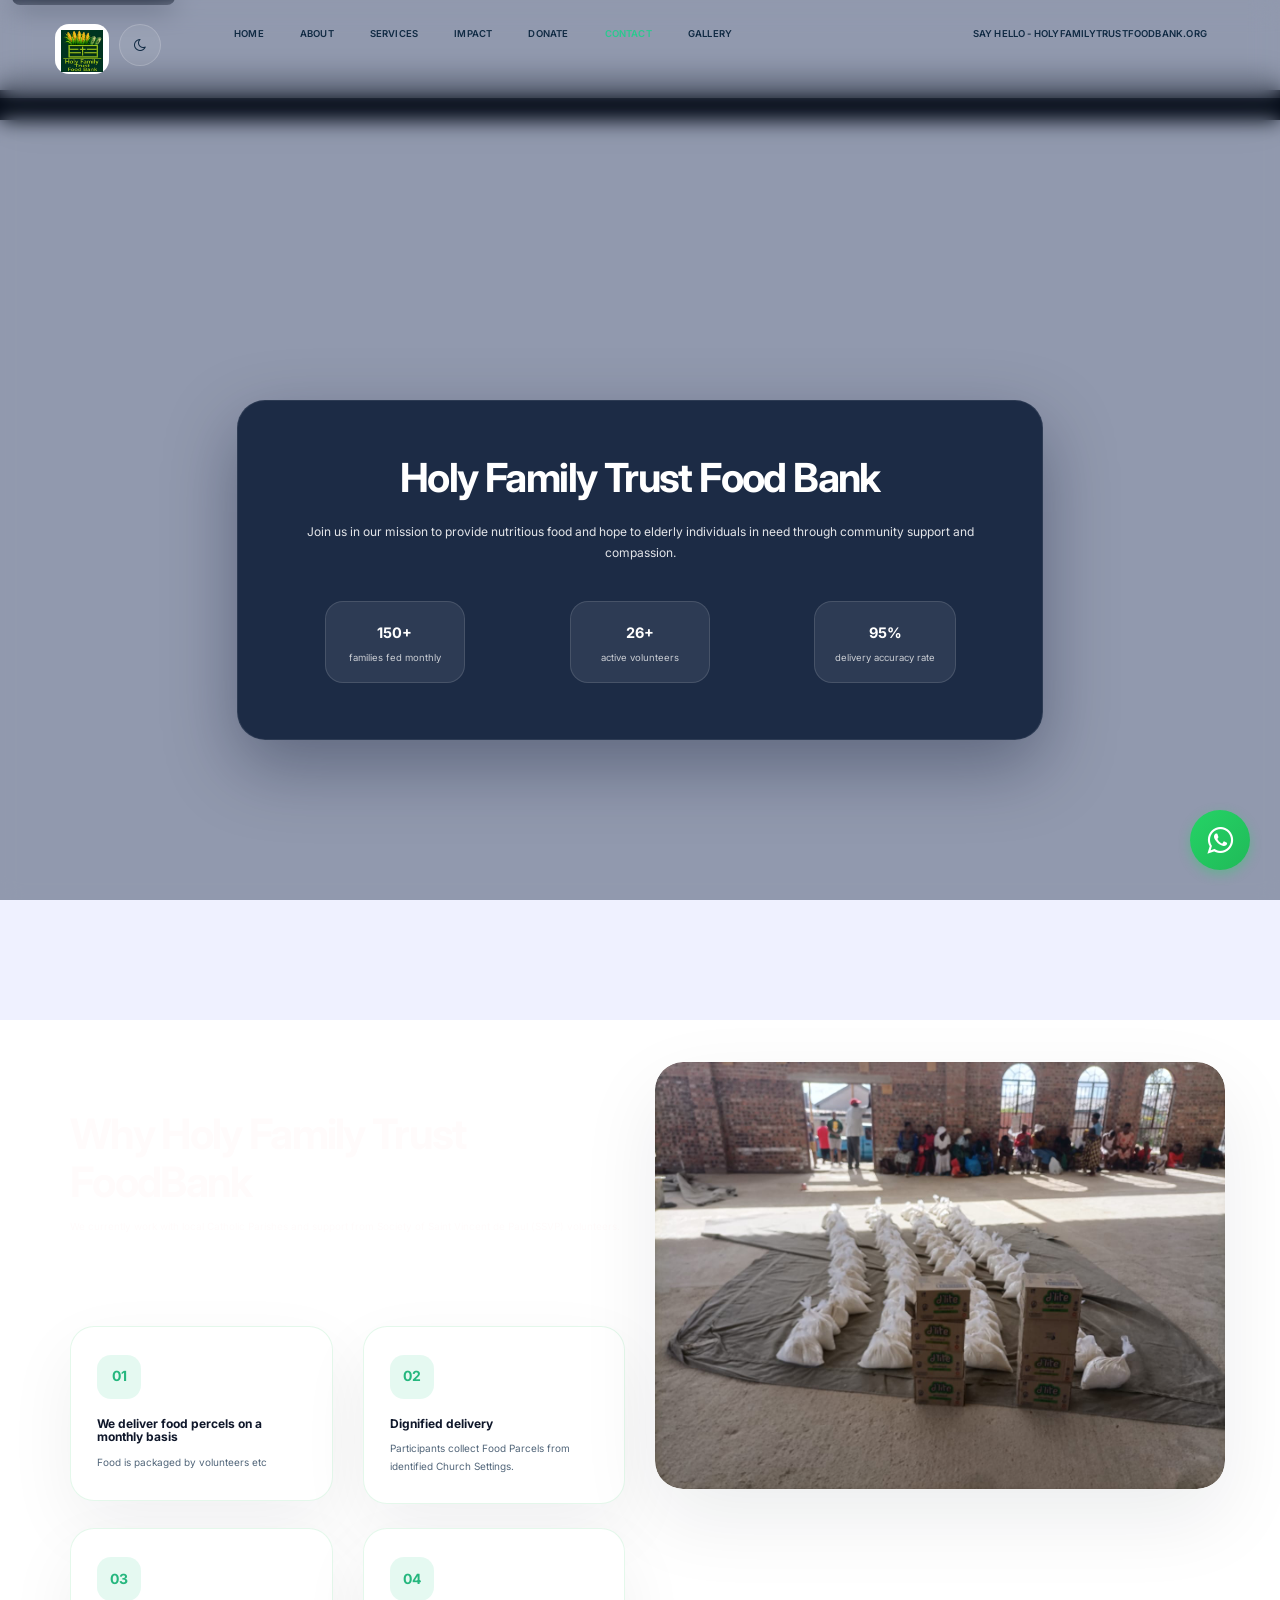
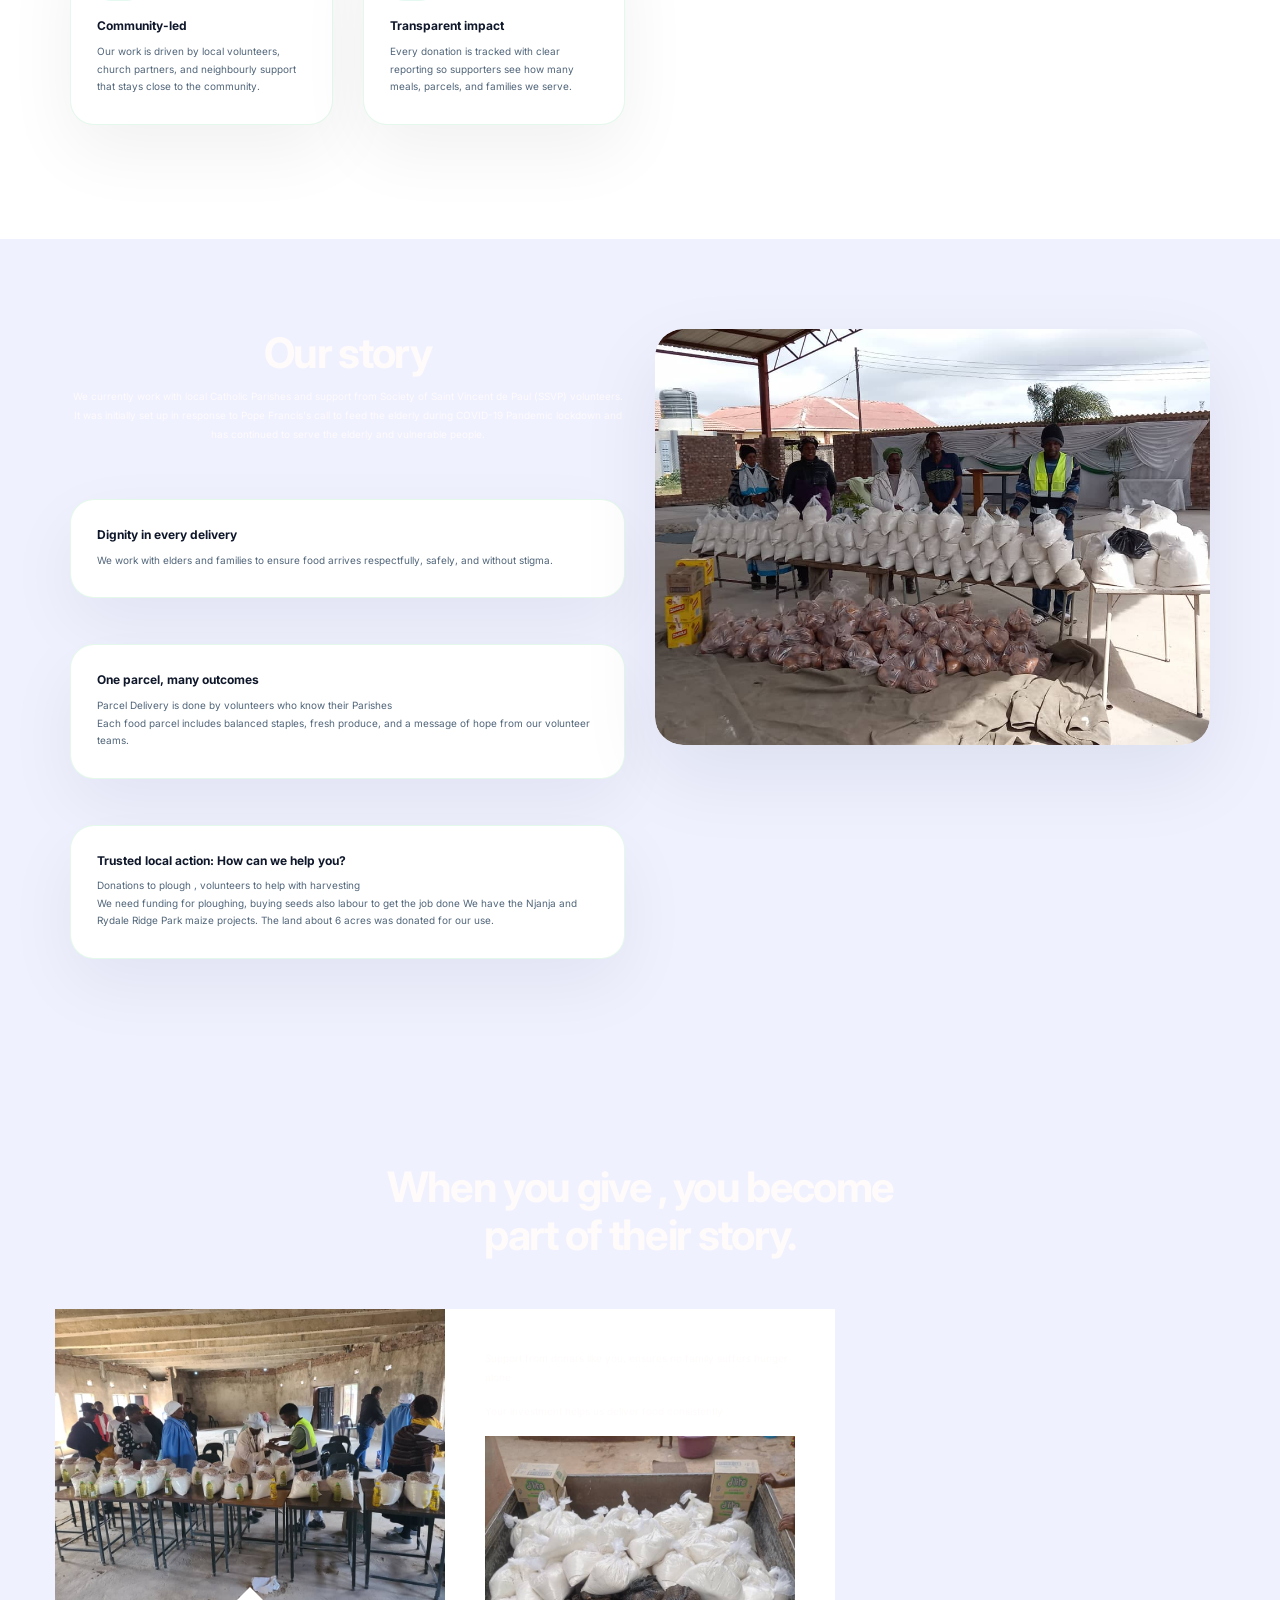
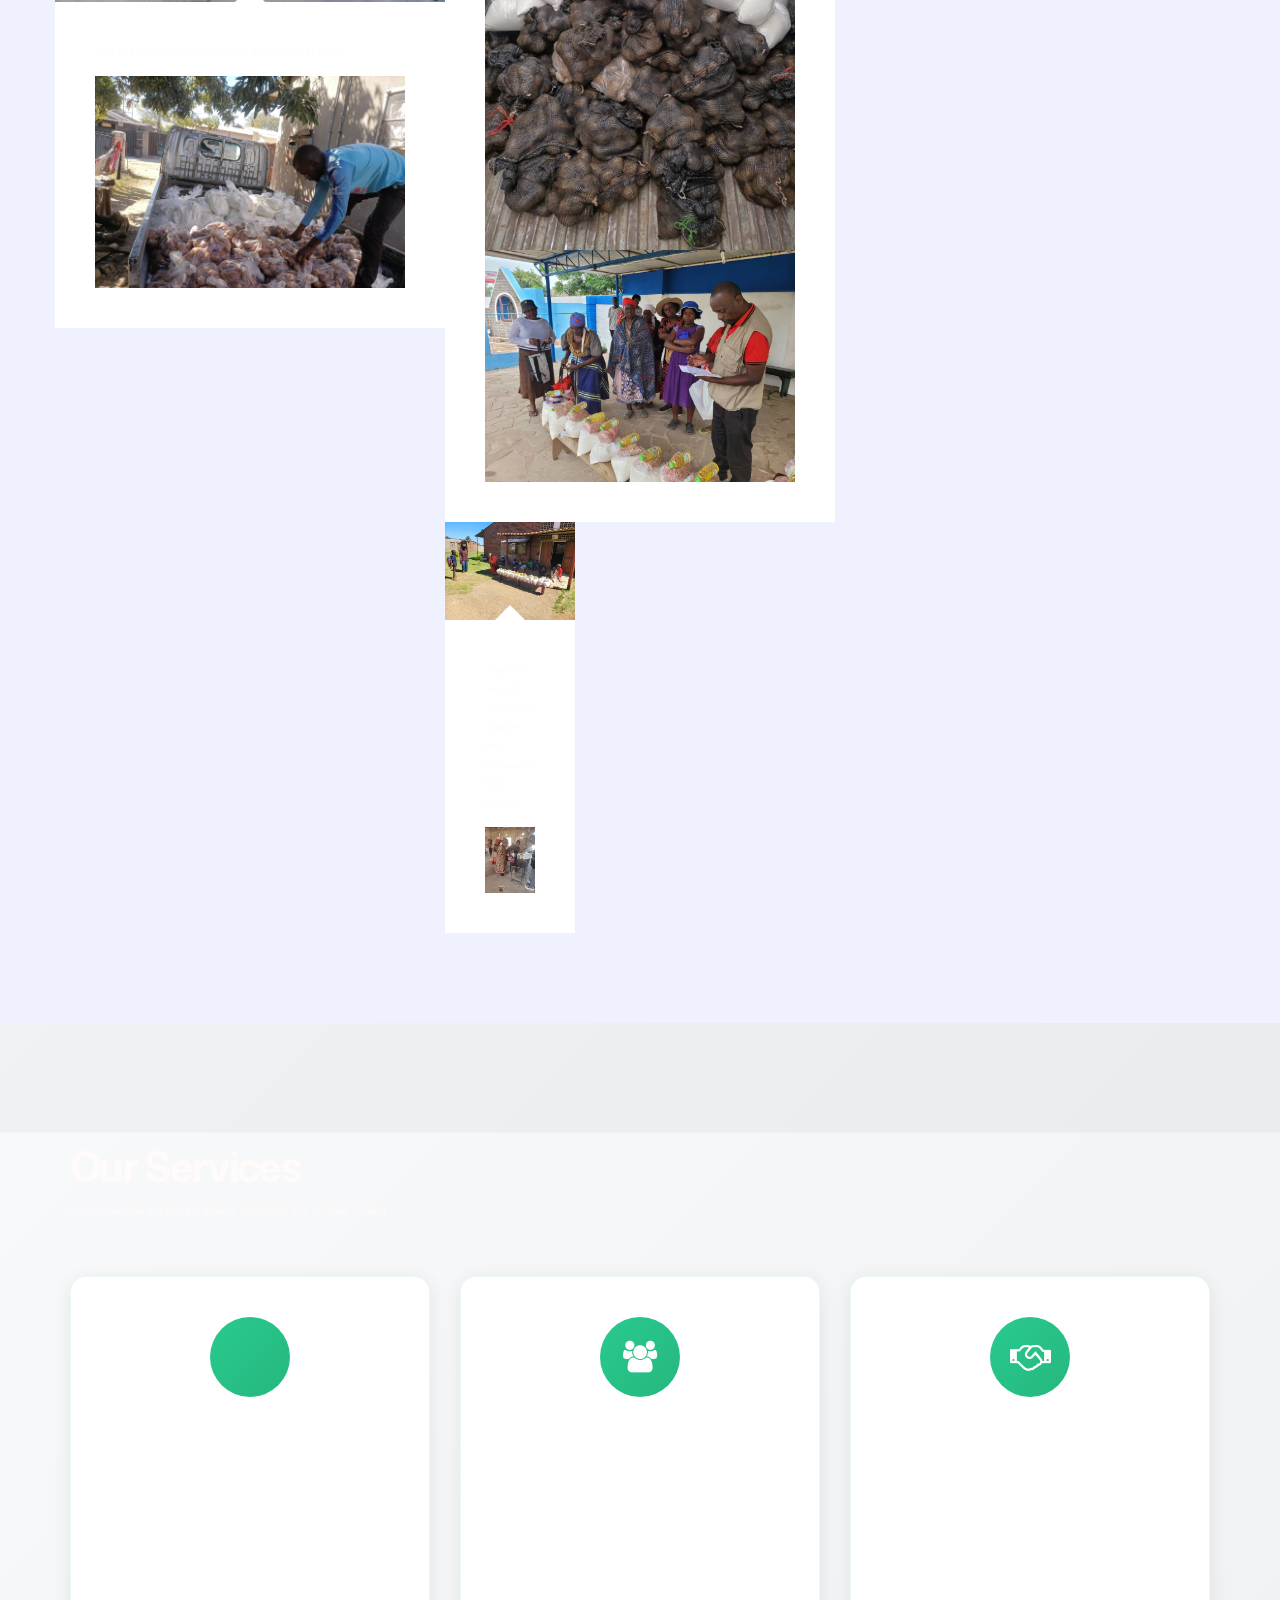
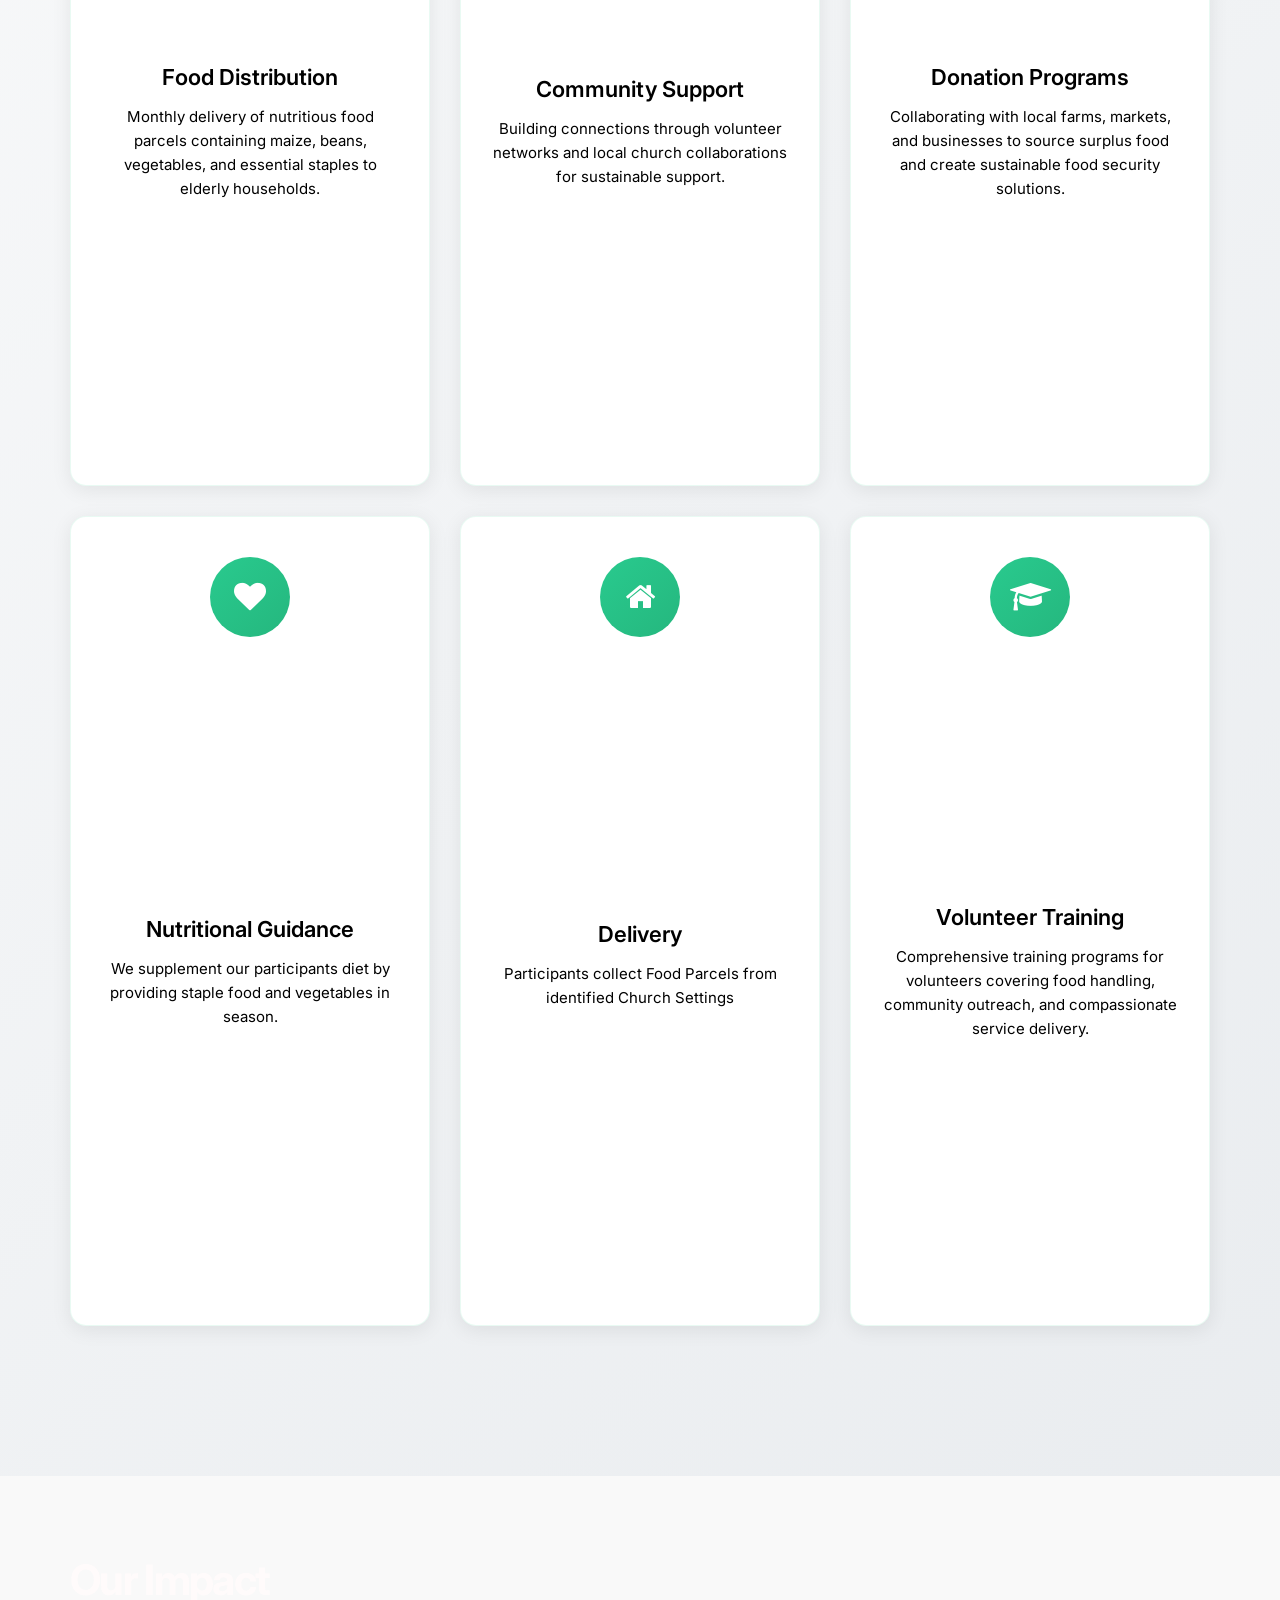
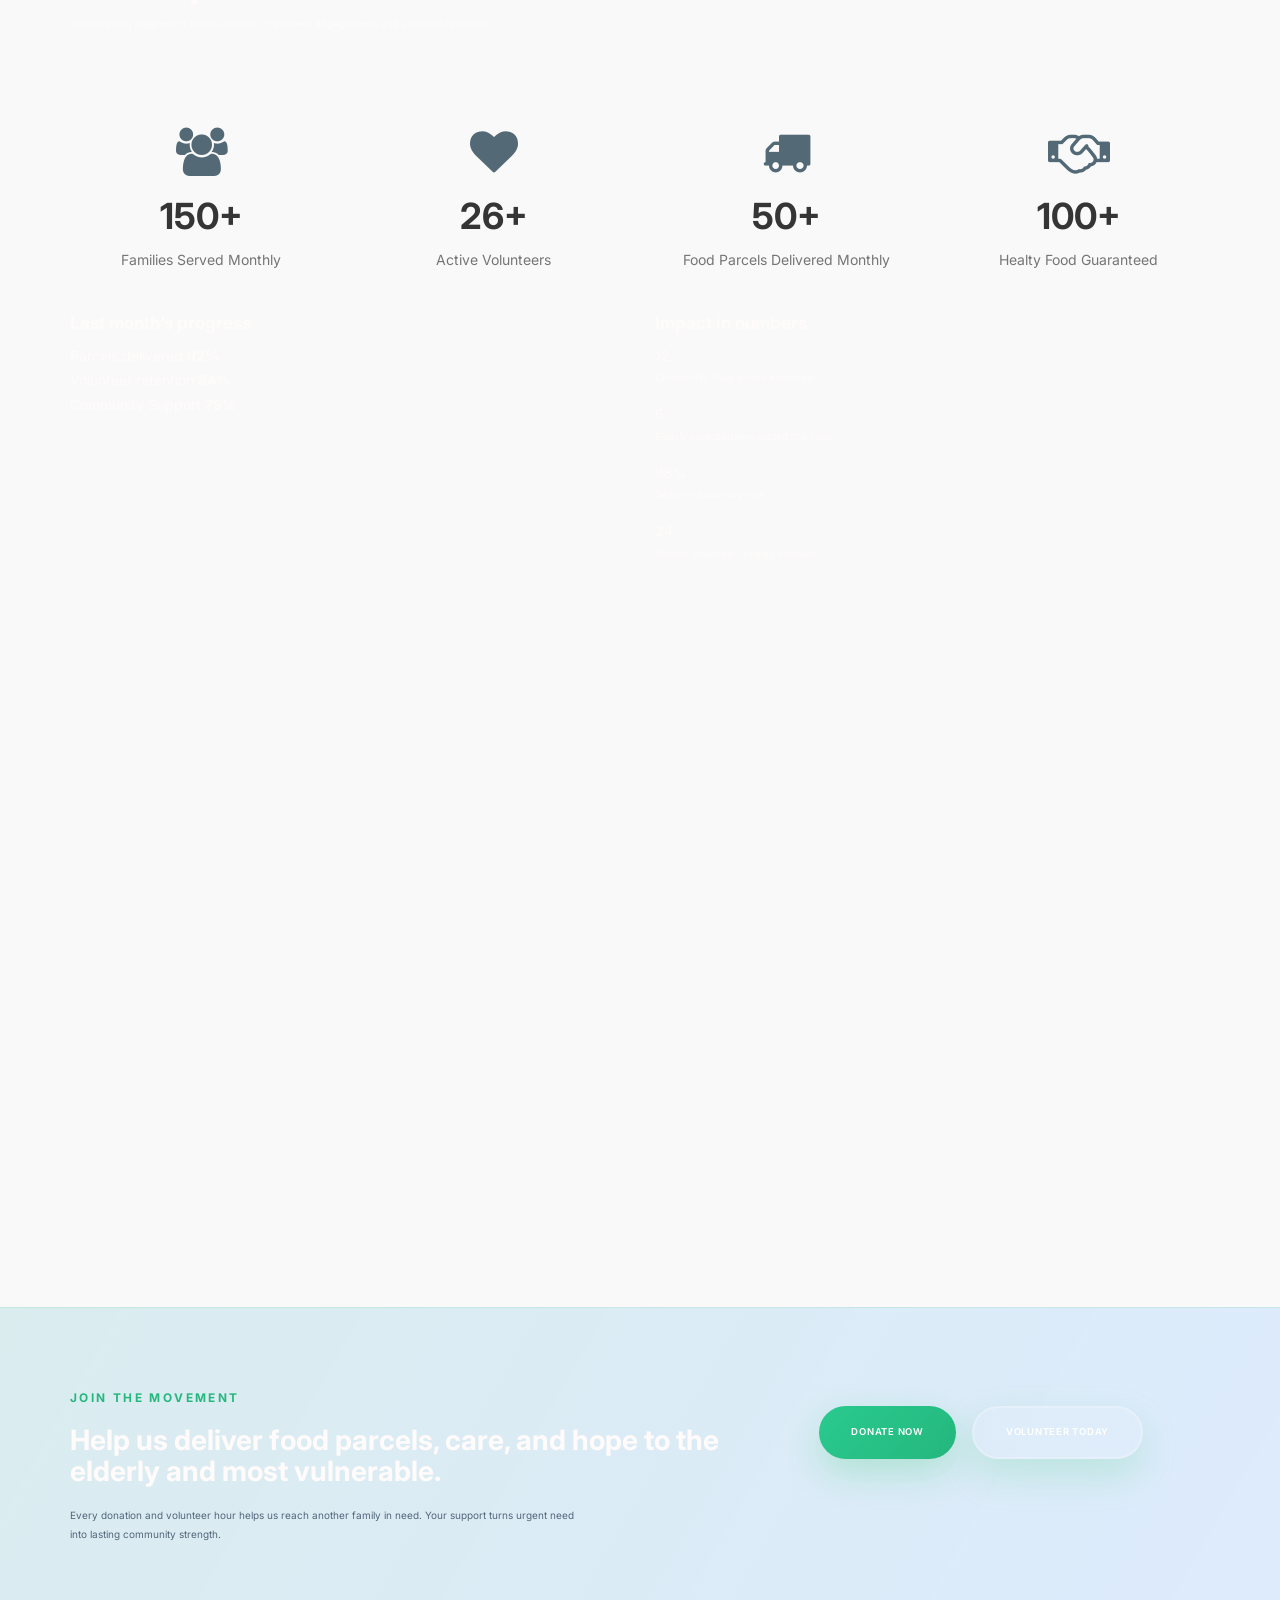
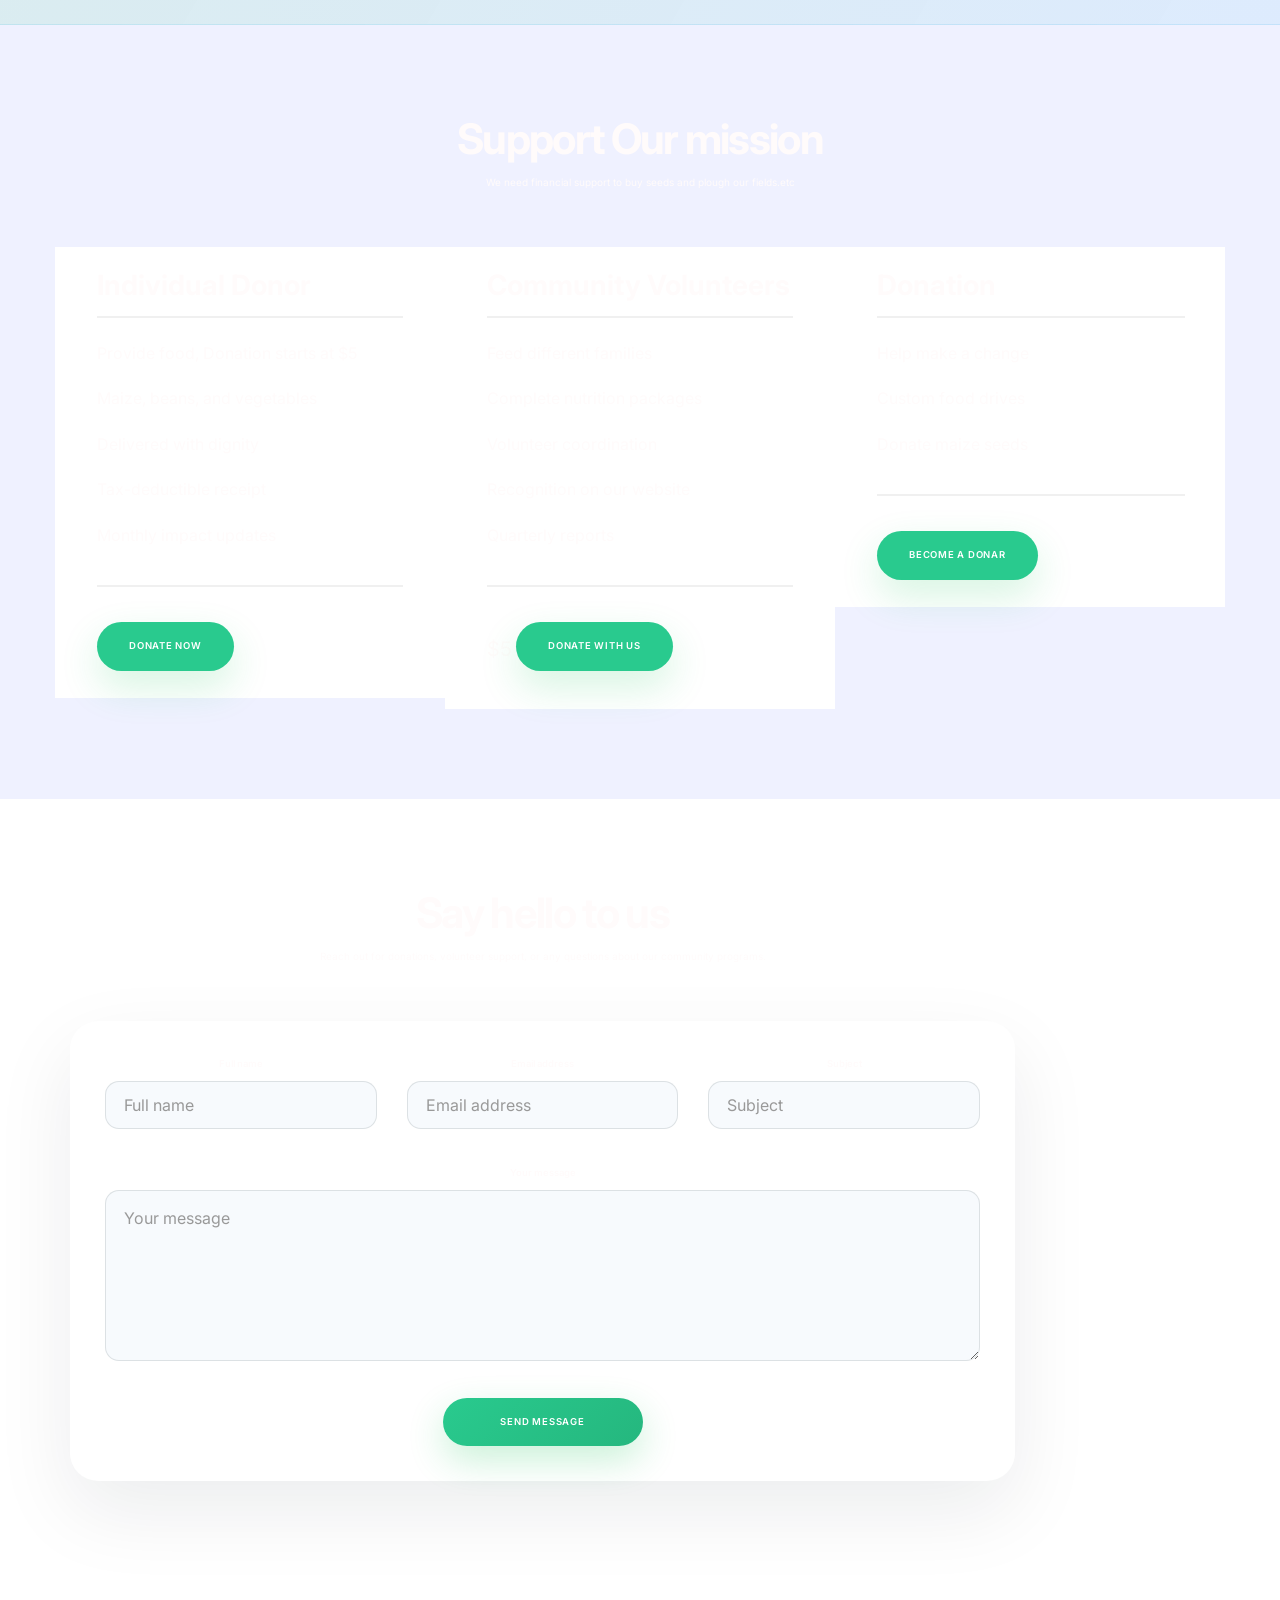
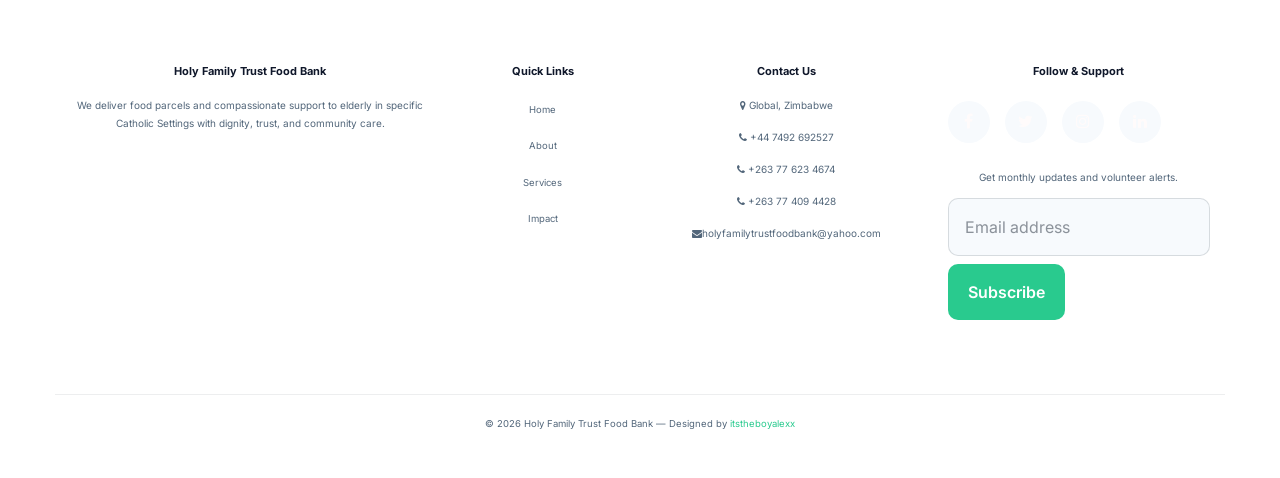
==== commit e4a1f1ea: "Add files via upload" ====
--- a/index.html
+++ b/index.html
@@ -124,14 +124,10 @@
           <div class="hero-overlay"></div>
           <div class="hero-container">
                <div class="hero-content">
-                    <h1 class="hero-headline">Mathew 25:35, For I was Hungry You Gave Me Something To Eat</h1>
+                    <h1 class="hero-headline">Holy Family Trust Food Bank</h1>
                     <p class="hero-subheading">Join us in our mission to provide nutritious food and hope to elderly individuals in need through community support and compassion.</p>
-                    <div class="hero-buttons">
-                         <a href="#pricing" class="btn btn-primary hero-btn">Donate Now</a>
-                         <a href="mailto:keenanmargareth@yahoo.com" class="btn btn-secondary hero-btn">Give more than you take</a>
-                    </div>
                     <div class="hero-trust-grid animate-on-scroll">
-                         <div><strong>100+</strong><span>families fed monthly</span></div>
+                         <div><strong>150+</strong><span>families fed monthly</span></div>
                          <div><strong>26+</strong><span>active volunteers</span></div>
                          <div><strong>95%</strong><span>delivery accuracy rate</span></div>
                     </div>
@@ -155,10 +151,8 @@
                               <div class="col-sm-6">
                                    <div class="feature-card animate-on-scroll">
                                         <span class="feature-badge">01</span>
-                                        <h3>We deliver food parcels on a monthly basis</h3>
-                                        <p>We work with Saint Vincient de Paul Society Volunteers who give their time to make this work possible ,markets to turn them into healthy food parcels for families in need.
-
-                                        </p>
+                                        <h3>We deliver food percels on a monthly basis</h3>
+                                        <p>Food is packaged by volunteers etc</p>
                                    </div>
                               </div>
                               <div class="col-sm-6">
@@ -188,6 +182,7 @@
                     <div class="col-md-6">
                          <div class="feature-image animate-on-scroll">
                               <img src="images/feature-mockup.png" class="img-responsive" alt="Volunteers preparing food parcels" loading="lazy" decoding="async">
+     
                          </div>
                     </div>
 
@@ -205,7 +200,7 @@
                          <div class="section-title animate-on-scroll">
                               <h1>Our story</h1>
                               <p>We currently work with local Catholic Parishes and support from Society of Saint Vincent de Paul (SSVP) volunteers.
-It was set up in response to Pope Francis's call to feed the elderly during COVID-19 Pandemic lockdown.                          </p>
+It was initially set up in response to Pope Francis's call to feed the elderly during COVID-19 Pandemic lockdown and has continued to serve the elderly and vulnerable people.</p>
                          </div>
 
                          <div class="story-grid">
@@ -219,7 +214,7 @@
                                    <p>Each food parcel includes balanced staples, fresh produce, and a message of hope from our volunteer teams.</p>
                               </div>
                               <div class="story-card animate-on-scroll">
-                                   <h3>Trusted local action</h3>
+                                   <h3>Trusted local action: How can we help you?</h3>
                                    <p>Donations to plough , volunteers to help with harvesting</p>
                                    <p>We need funding for ploughing, buying seeds also labour to get the job done
                                         We have the Njanja and Rydale Ridge Park maize projects. The land about 6 acres was donated for our use.
@@ -254,7 +249,7 @@
                          <div class="team-thumb stagger-item animate-on-scroll">
                               <img src="images/test.jpg" class="img-responsive" alt="Volunteers packing food parcels" loading="lazy" decoding="async">
                               <div class="team-info team-thumb-up">
-                                   <b><h2><p>One act of giving brings warmth and safety at home.</h2></b>
+                                   <b><p>One act of giving brings warmth and safety at home.</p></b>
                                    
                      
                 <img src="images/testimonial-image - Copy.jpg" class="img-responsive" alt="">             
@@ -280,7 +275,6 @@
                               <img src="images/team-image3.jpg" class="img-responsive" alt="Community outreach and support" loading="lazy" decoding="async">
                               <div class="team-info team-thumb-up">
                                                  
-                                  <b> <h2><p>Your Support feeds their children </p></h2></b>
                            <div class="team-thumb stagger-item animate-on-scroll">
                            <b> <h2><p>Together, we turn community support into measurable food security </p></h2> </b>
                                    
@@ -404,7 +398,7 @@
                                    <i class="fa fa-users"></i>
                               </div>
                               <div class="counter-info">
-                                   <h2 data-count="100">0</h2>
+                                   <h2 data-count="150">0</h2>
                                    <p>Families Served Monthly</p>
                               </div>
                          </div>
@@ -588,9 +582,8 @@
                              <div class="pricing-info">
                                    <p>Help make a change</p>
                                    <p>Custom food drives</p>
-                                   <p>Employee volunteer programs</p>
-                                   <p>Branding opportunities</p>
-                                   <p>Annual impact assessment</p>
+                                   <p>Donate maize seeds</p>
+                                   
                              </div>
                              <div class="pricing-bottom">
                                    <span class="pricing-dollar"></span>
--- a/css/tooplate-style.css
+++ b/css/tooplate-style.css
@@ -1,19 +1,12 @@
-/*
-
-Template 2106 Soft Landing
-
-http://www.tooplate.com/view/2106-soft-landing
-	
-*/
- 
+
   @import url('https://fonts.googleapis.com/css2?family=Inter:wght@400;500;600;700&family=Open+Sans:ital,wght@0,400;0,600;1,400&display=swap');
 
 :root {
     color-scheme: light;
-    --bg: #eef4fb;
+    --bg: #eff1ff;
     --surface: #ffffff;
     --surface-soft: #f7fafd;
-    --text: #1f2937;
+    --text: #fffbfb;
     --muted: #52667a;
     --heading: #0f172a;
     --border: rgba(31, 41, 55, 0.08);
@@ -67,7 +60,7 @@
     font-family: 'Inter', sans-serif;
     font-weight: 700;
     line-height: 1.15;
-    color: var(--heading);
+    color: var(--text);
     margin-top: 0;
   }
 
@@ -85,7 +78,7 @@
   }
 
   p {
-    color: var(--muted);
+    color: var(--text);
     font-size: 1rem;
     font-weight: 400;
     line-height: 1.9;
@@ -168,7 +161,7 @@
     --bg: #0b1120;
     --surface: #111827;
     --surface-soft: #17223b;
-    --text: #f8fafc;
+    --text: #000000;
     --muted: #94a3b8;
     --heading: #ffffff;
     --border: rgba(255, 255, 255, 0.08);
@@ -188,7 +181,7 @@
       --bg: #0b1120;
       --surface: #111827;
       --surface-soft: #17223b;
-      --text: #eceff4;
+      --text: #000000;
       --muted: #94a3b8;
       --heading: #ffffff;
       --border: rgba(255, 255, 255, 0.08);
@@ -560,14 +553,14 @@
   .hero-headline {
     font-size: clamp(2.8rem, 5vw, 4rem);
     font-weight: 700;
-    color: #f8fafc;
+    color: #ffffff;
     margin-bottom: 22px;
     line-height: 1.05;
   }
 
   .hero-subheading {
-    font-size: 1.1rem;
-    color: rgba(248, 250, 252, 0.88);
+    font-size: 1.2rem;
+    color: rgba(255, 255, 255, 0.88);
     margin-bottom: 38px;
     line-height: 1.75;
     max-width: 720px;
@@ -856,7 +849,7 @@
   #feature .nav-tabs>li.active>a:focus, 
   #feature .nav-tabs>li.active>a:hover {
     background: transparent;
-    color: #202020;
+    color: #999999;
     border-bottom: 3px solid #29ca8e;
   }
 
@@ -968,7 +961,7 @@
   }
 
   #testimonial h1 {
-    color: #ffffff;
+    color: #000000;
   }
 
   .testimonial-image {
@@ -985,7 +978,7 @@
   }
 
   .testimonial-info h3 {
-    color: #d9d9d9;
+    color: #0e0d0d;
     font-style: italic;
     margin-top: 5px;
   }
@@ -1017,7 +1010,7 @@
   }
 
   .testimonial-item h4 {
-    color: #ffffff;
+    color: #070707;
     font-size: 1rem;
     margin-bottom: 4px;
   }
@@ -1031,7 +1024,7 @@
   .owl-carousel .owl-item img,
   .testimonial-item img,
   .testimonial-item h4 {
-    color: #d9d9d9;
+    color: #080808;
     display: inline-block;
     vertical-align: top;
   }
@@ -2577,7 +2570,7 @@
   .service-content h3 {
     font-size: 22px;
     font-weight: 600;
-    color: #202020;
+    color: #000000;
     margin-bottom: 15px;
     transition: color 0.3s ease;
   }
@@ -2589,13 +2582,13 @@
   .service-content p {
     font-size: 15px;
     line-height: 1.6;
-    color: #666666;
+    color: #000000;
     margin: 0;
     transition: color 0.3s ease;
   }
 
   .service-card:hover .service-content p {
-    color: #555555;
+    color: #050505;
   }
 
   /* Responsive adjustments */
@@ -2921,7 +2914,7 @@
  padding: 15px;
 }
 nav a{
-  color: white;
+  color: rgb(0, 0, 0);
   text-decoration: none;
   margin-right: 20px;
   font-size: 18px;
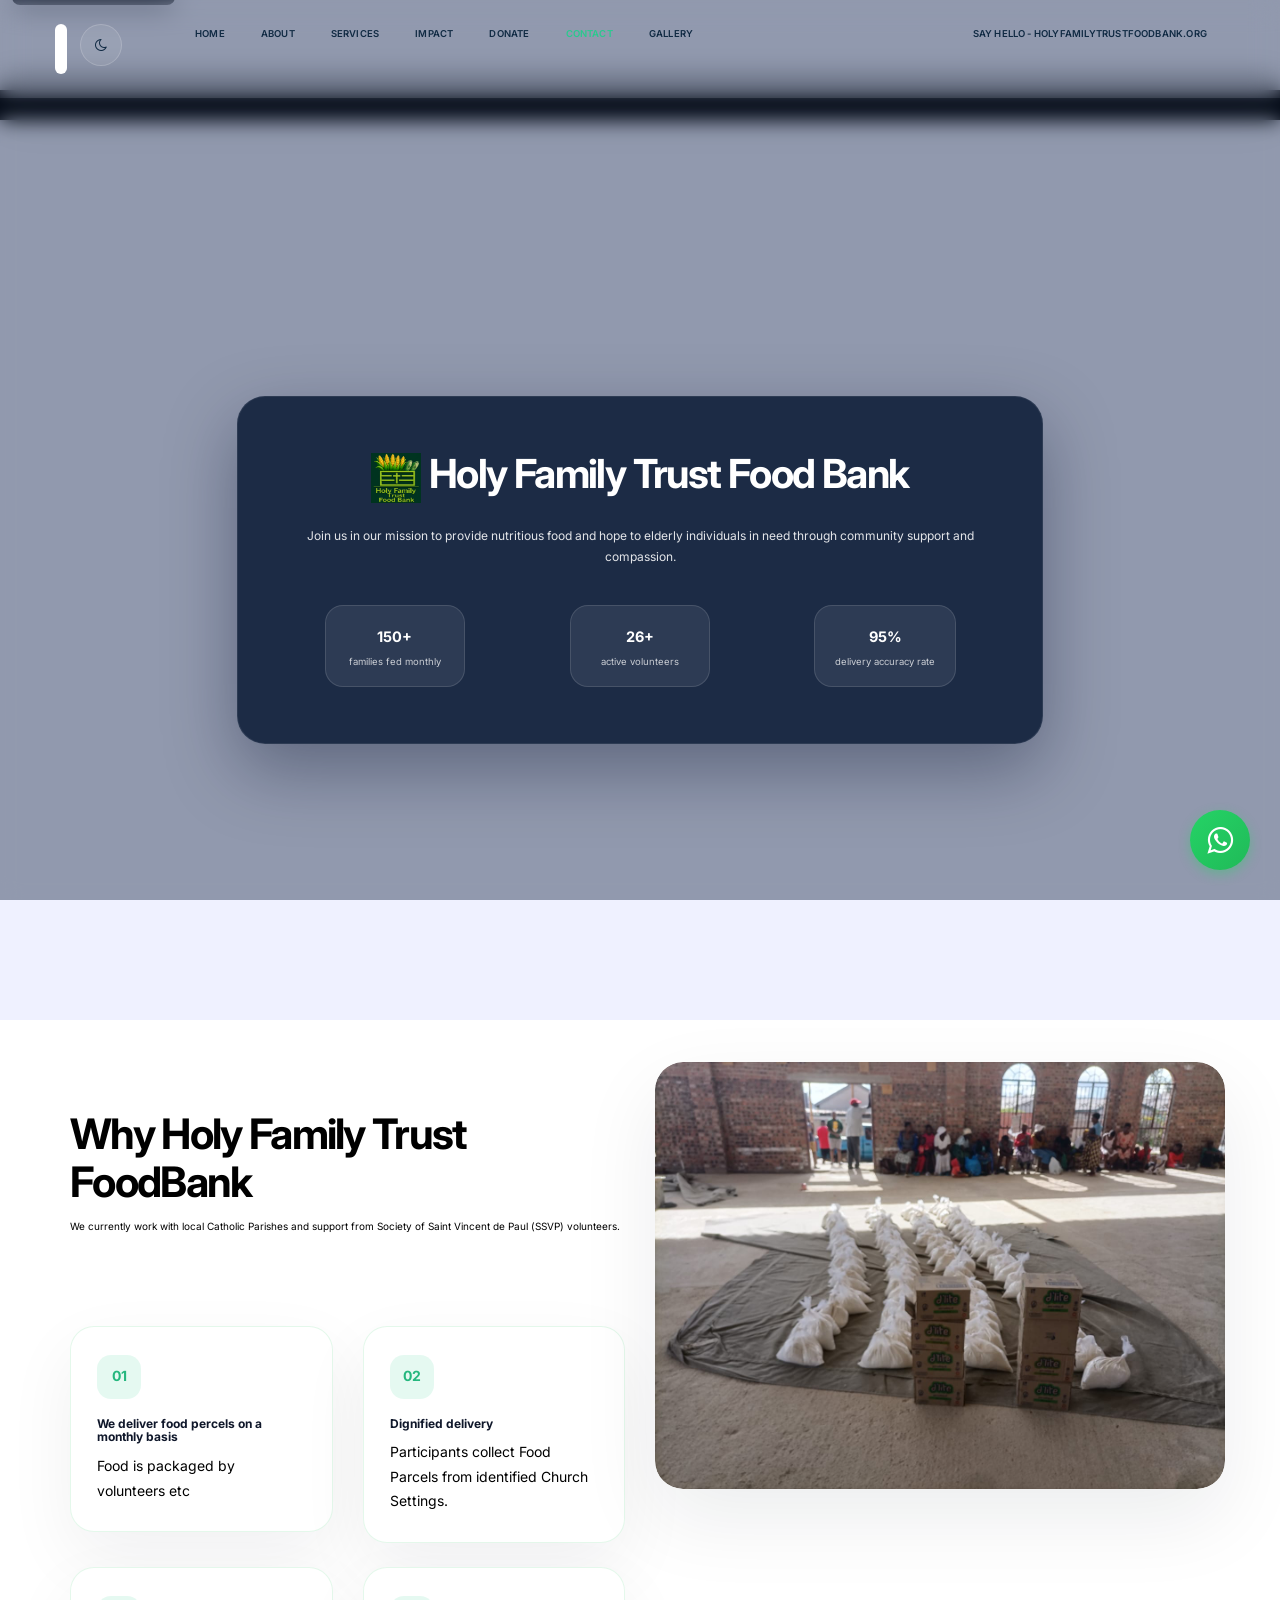
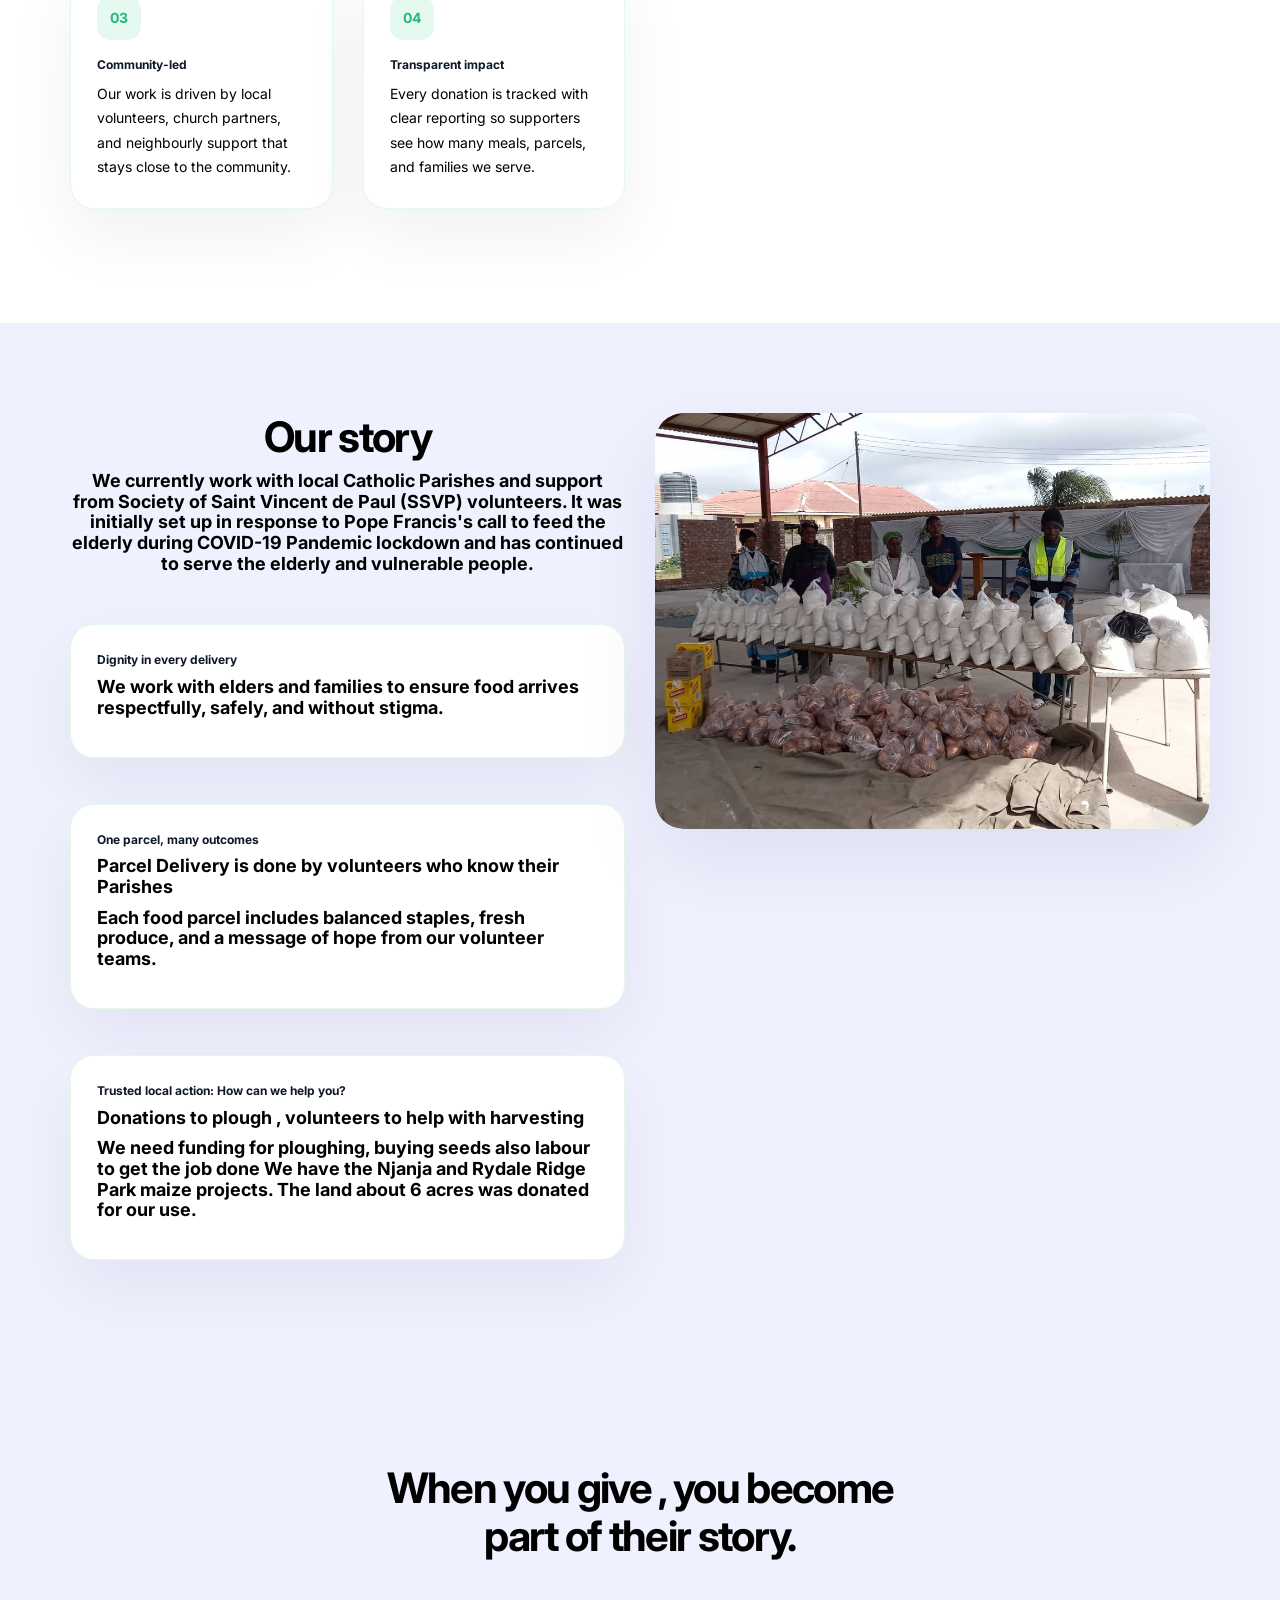
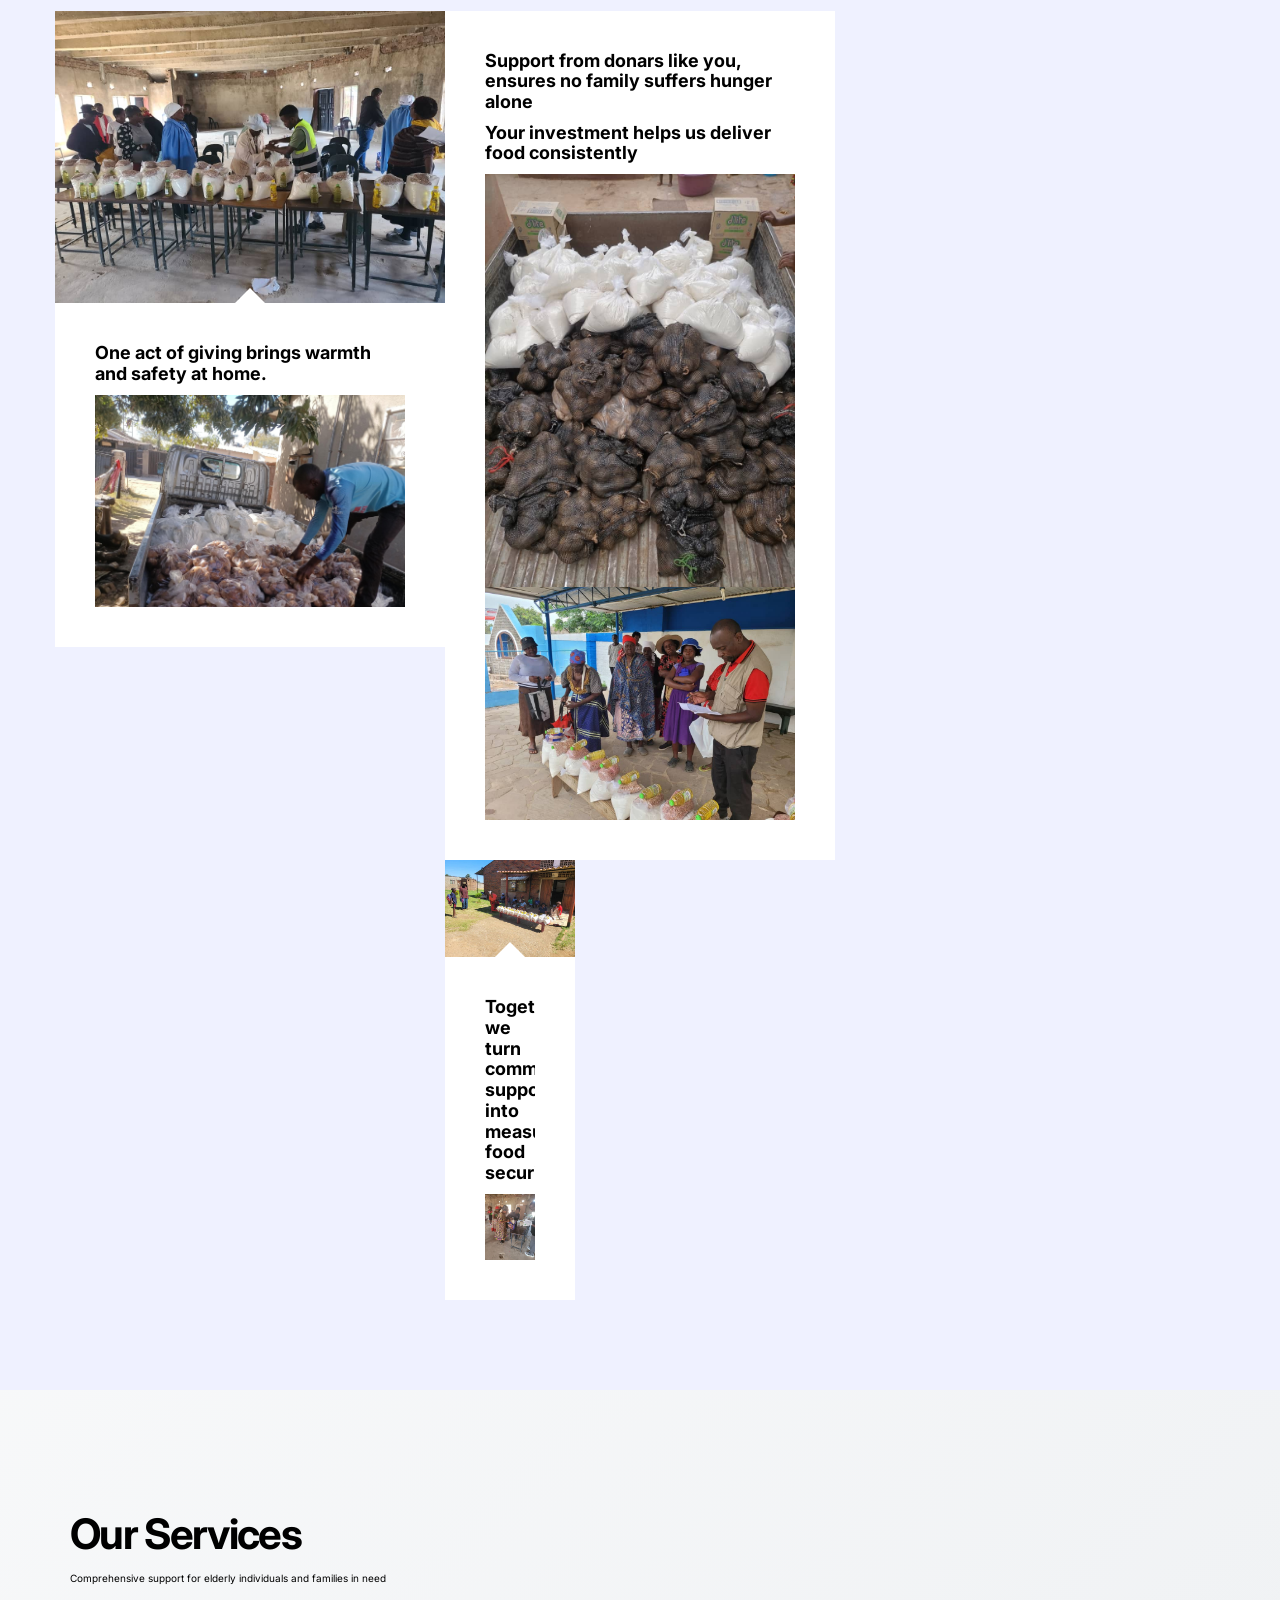
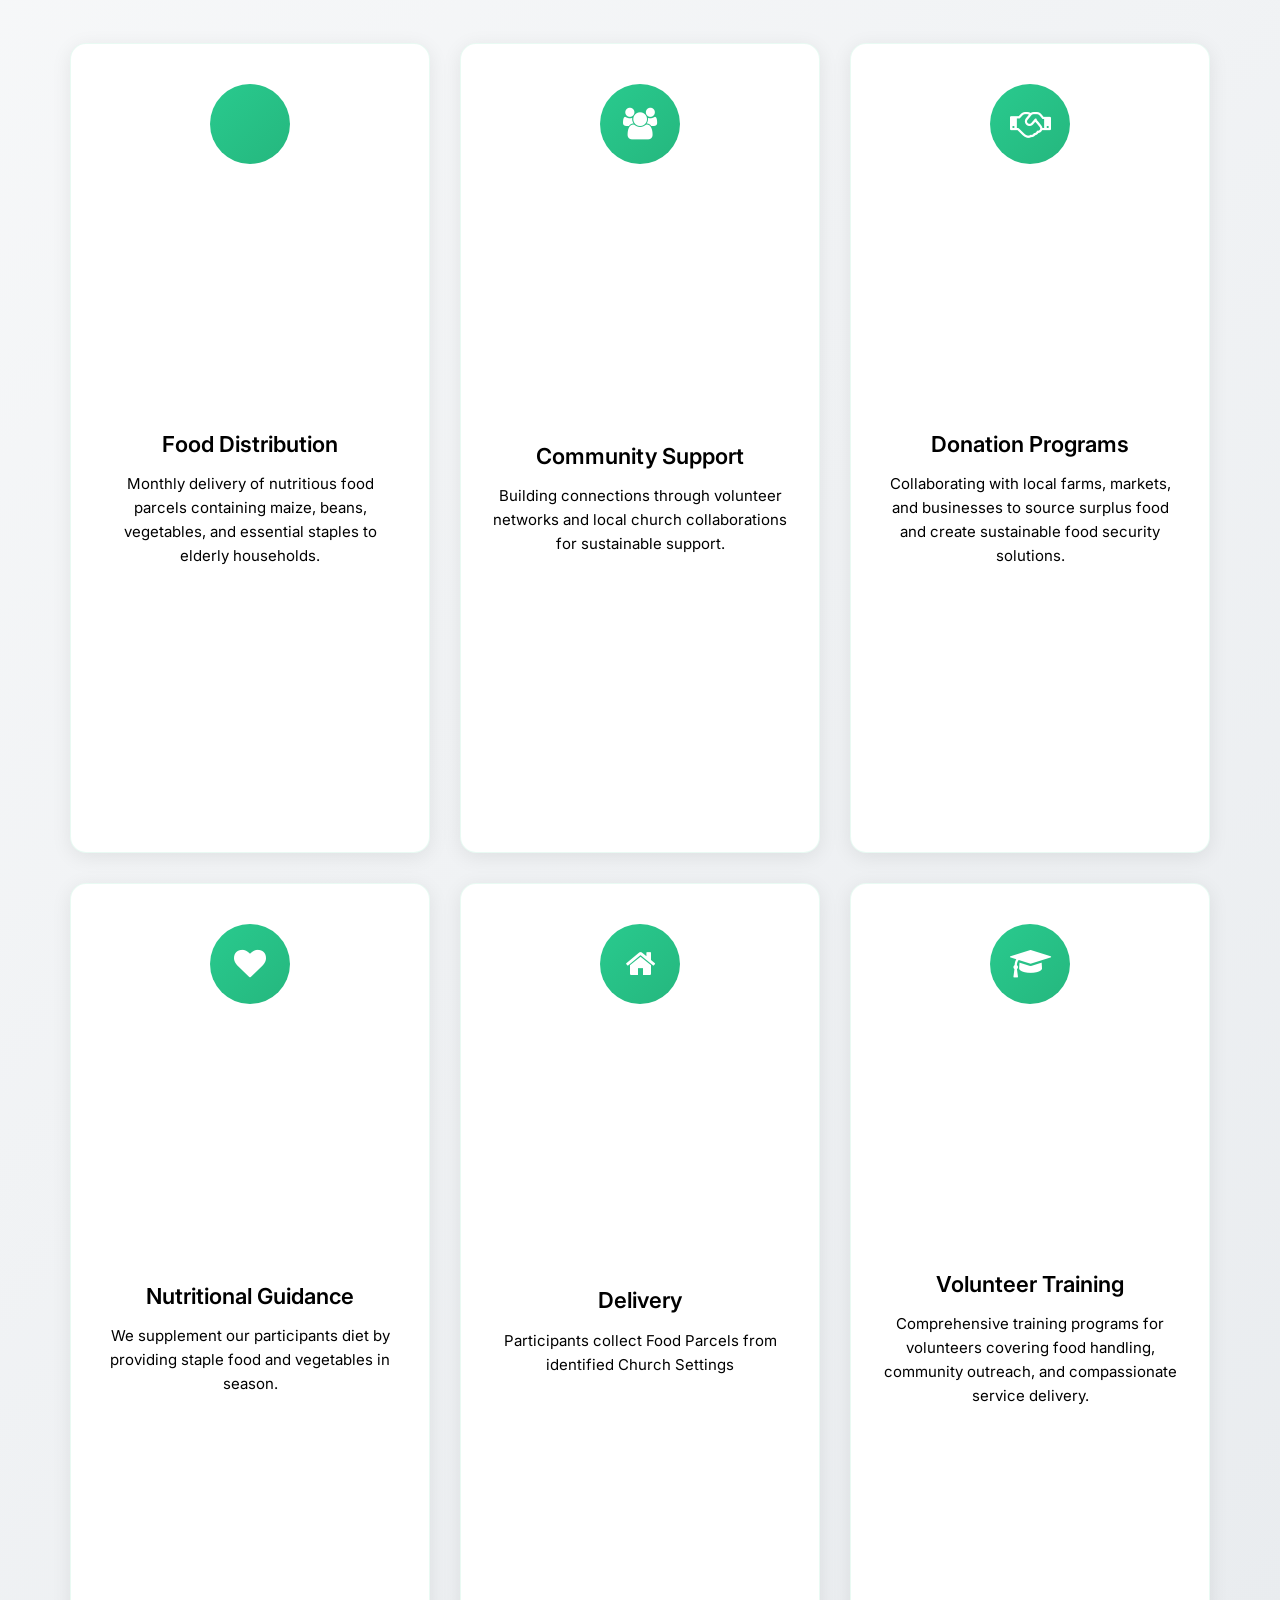
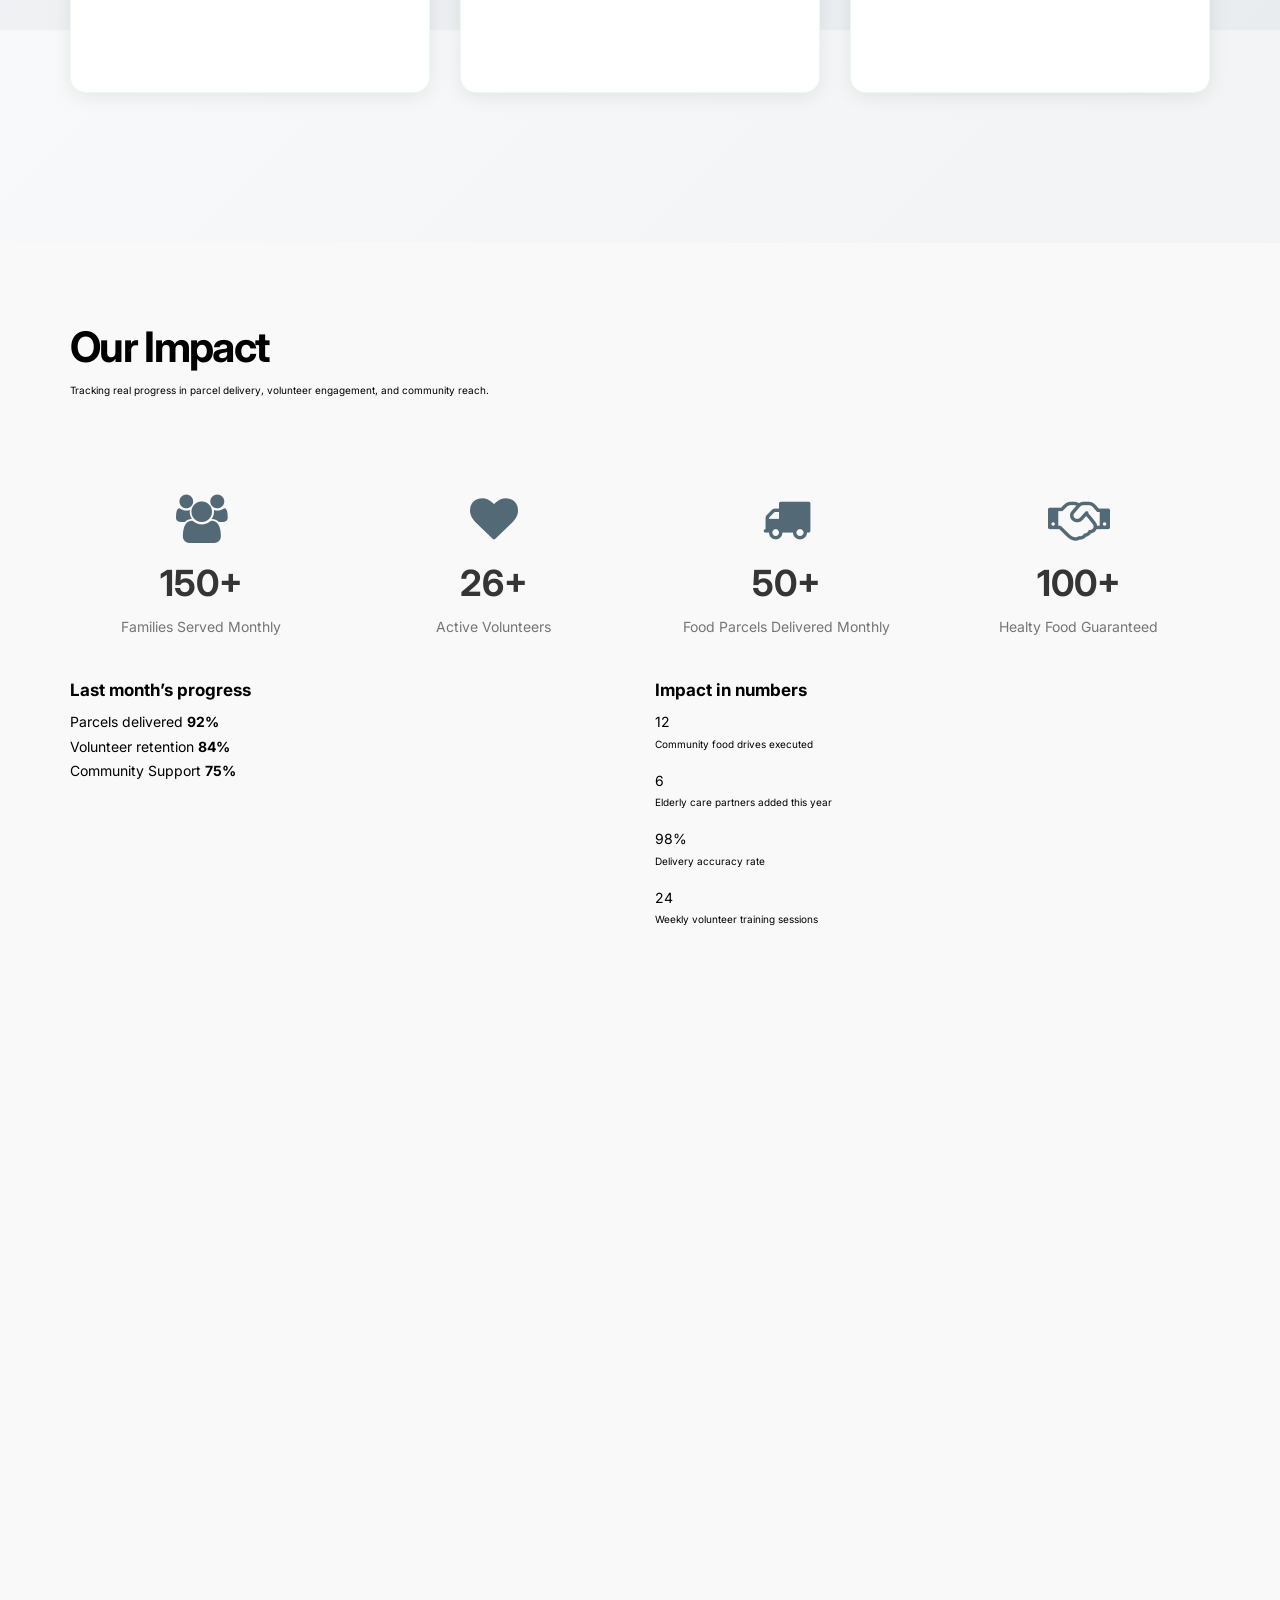
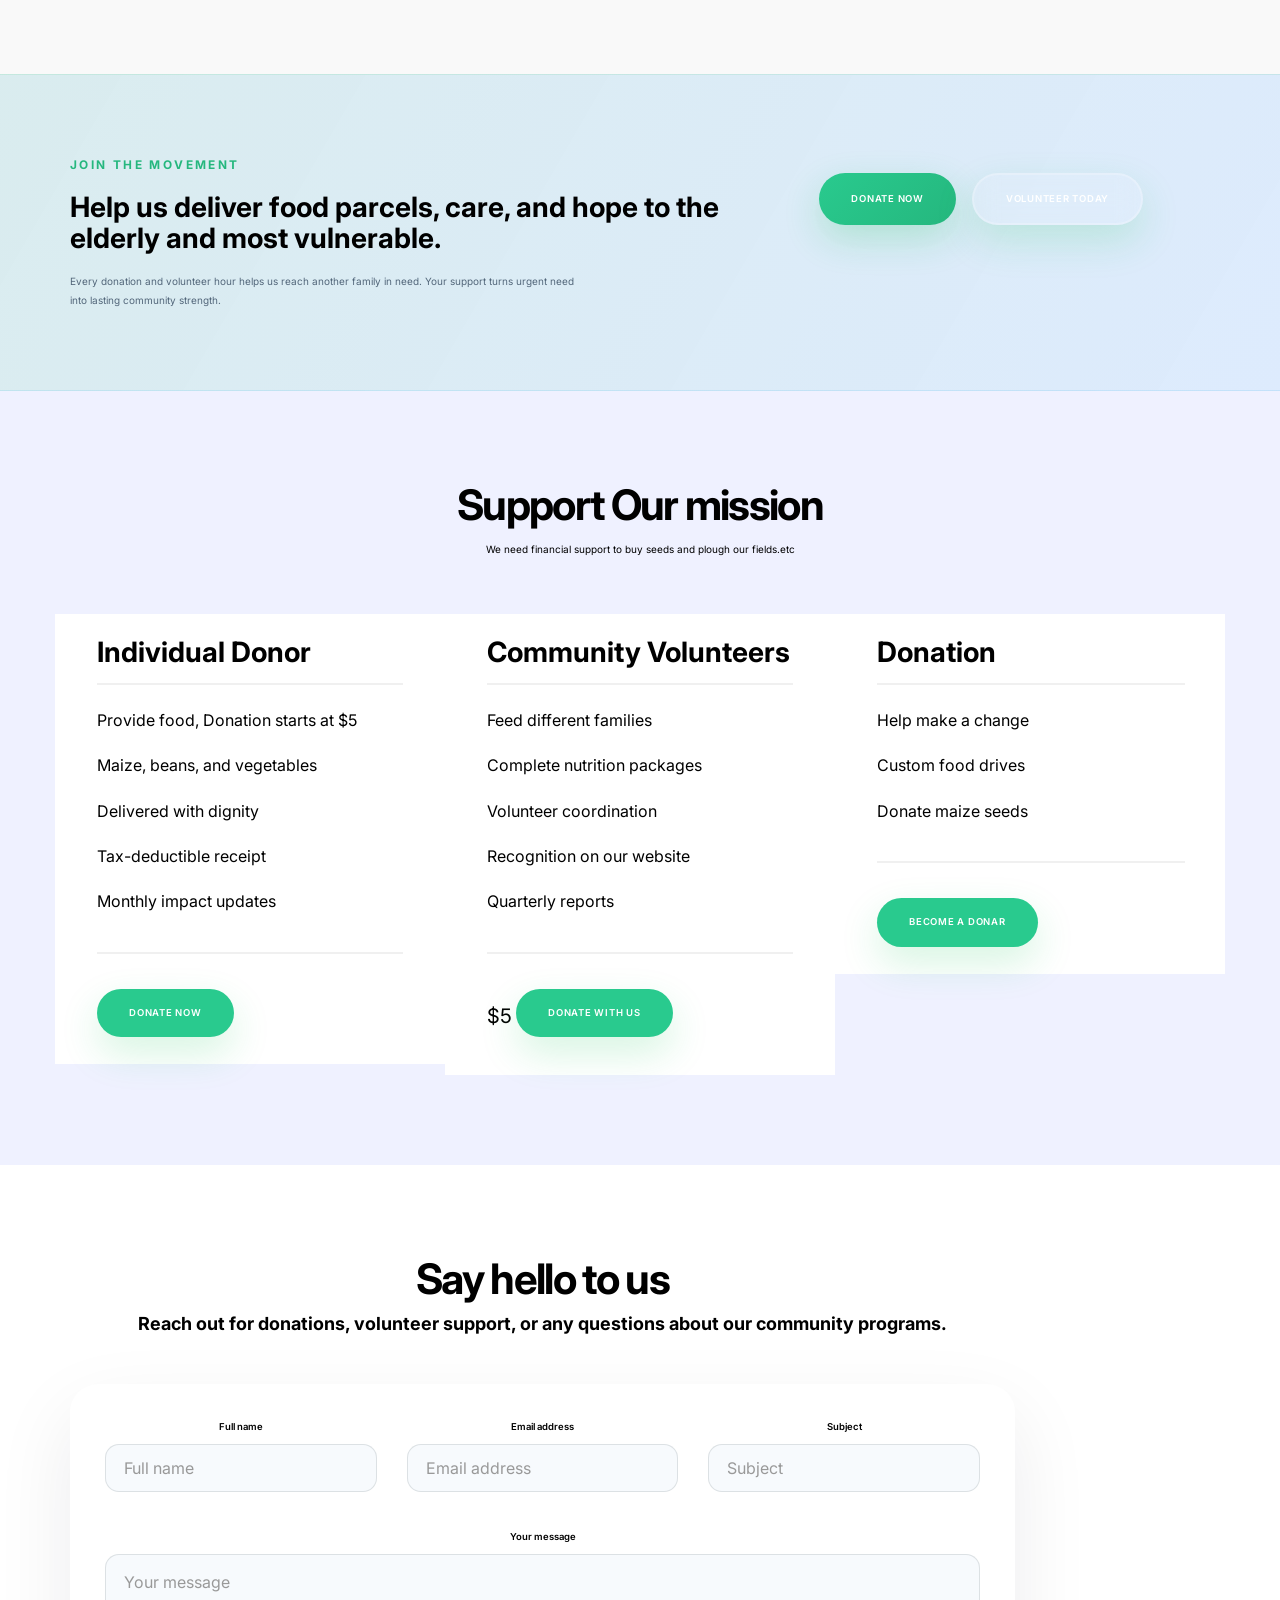
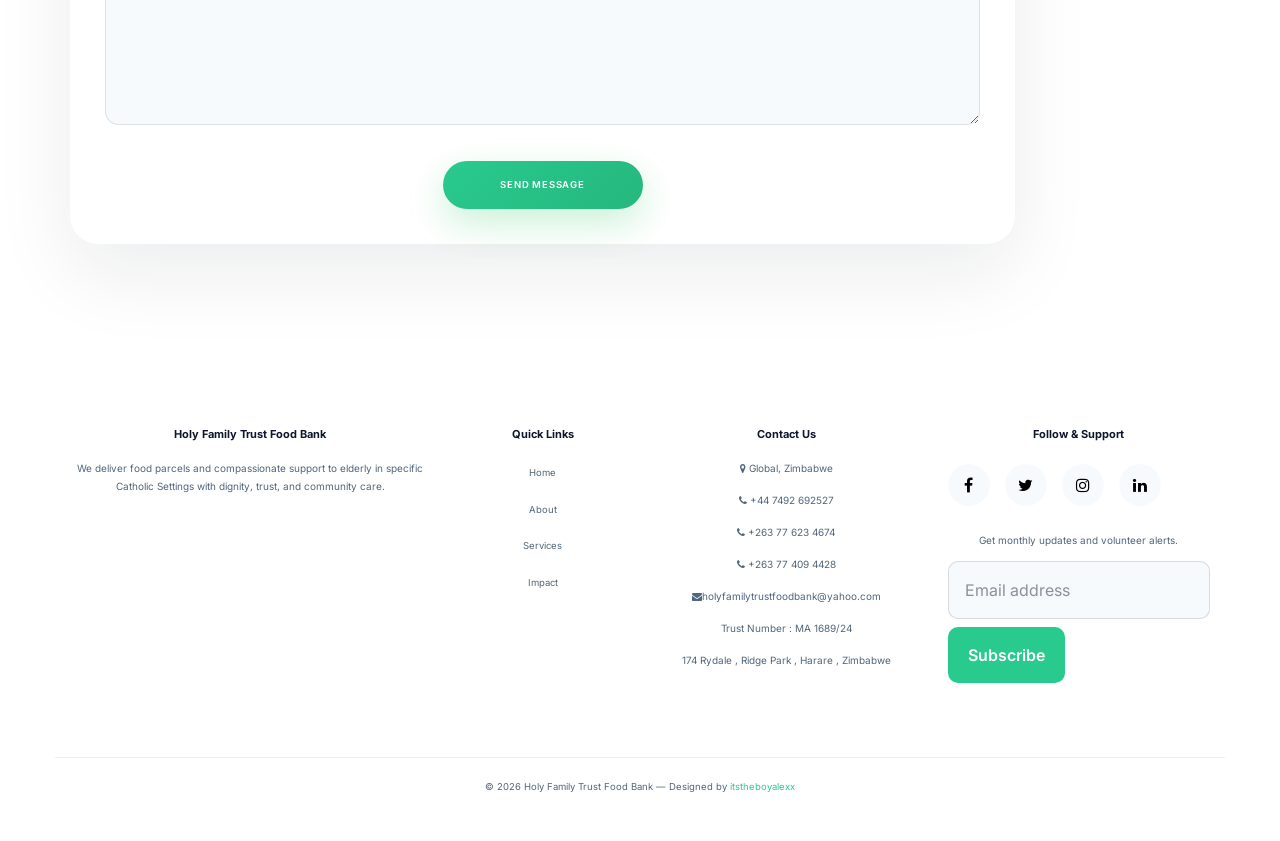
==== commit 6846b5f8: "Add files via upload" ====
--- a/index.html
+++ b/index.html
@@ -87,7 +87,6 @@
 
                     <!-- LOGO IMAGE -->
                     <a href="#home" class="navbar-brand" aria-label="Holy Family Trust Food Bank">
-                         <img src="images/logo.png" alt="Holy Family Trust logo">
                     </a>
                     <button class="dark-mode-toggle" type="button" aria-label="Toggle dark mode" title="Toggle dark mode">
                          <i class="fa fa-moon-o"></i>
@@ -124,7 +123,7 @@
           <div class="hero-overlay"></div>
           <div class="hero-container">
                <div class="hero-content">
-                    <h1 class="hero-headline">Holy Family Trust Food Bank</h1>
+                    <h1 class="hero-headline"><img  height="50px" width="auto"src="images/logo.png" alt="Holy Family Trust logo"> Holy Family Trust Food Bank</h1>
                     <p class="hero-subheading">Join us in our mission to provide nutritious food and hope to elderly individuals in need through community support and compassion.</p>
                     <div class="hero-trust-grid animate-on-scroll">
                          <div><strong>150+</strong><span>families fed monthly</span></div>
@@ -152,28 +151,28 @@
                                    <div class="feature-card animate-on-scroll">
                                         <span class="feature-badge">01</span>
                                         <h3>We deliver food percels on a monthly basis</h3>
-                                        <p>Food is packaged by volunteers etc</p>
+                                        Food is packaged by volunteers etc
                                    </div>
                               </div>
                               <div class="col-sm-6">
                                    <div class="feature-card animate-on-scroll">
                                         <span class="feature-badge">02</span>
                                         <h3>Dignified delivery</h3>
-                                        <p>Participants collect Food Parcels from identified Church Settings.</p>
+                                        Participants collect Food Parcels from identified Church Settings.
                                    </div>
                               </div>
                               <div class="col-sm-6">
                                    <div class="feature-card animate-on-scroll">
                                         <span class="feature-badge">03</span>
                                         <h3>Community-led</h3>
-                                        <p>Our work is driven by local volunteers, church partners, and neighbourly support that stays close to the community.</p>
+                                        Our work is driven by local volunteers, church partners, and neighbourly support that stays close to the community.
                                    </div>
                               </div>
                               <div class="col-sm-6">
                                    <div class="feature-card animate-on-scroll">
                                         <span class="feature-badge">04</span>
                                         <h3>Transparent impact </h3>
-                                        <p>Every donation is tracked with clear reporting so supporters see how many meals, parcels, and families we serve.</p>
+                                        Every donation is tracked with clear reporting so supporters see how many meals, parcels, and families we serve.
                                    </div>
                               </div>
                          </div>
@@ -199,26 +198,26 @@
                     <div class="col-md-6">
                          <div class="section-title animate-on-scroll">
                               <h1>Our story</h1>
-                              <p>We currently work with local Catholic Parishes and support from Society of Saint Vincent de Paul (SSVP) volunteers.
-It was initially set up in response to Pope Francis's call to feed the elderly during COVID-19 Pandemic lockdown and has continued to serve the elderly and vulnerable people.</p>
+                              <h4>We currently work with local Catholic Parishes and support from Society of Saint Vincent de Paul (SSVP) volunteers.
+It was initially set up in response to Pope Francis's call to feed the elderly during COVID-19 Pandemic lockdown and has continued to serve the elderly and vulnerable people.</h4>
                          </div>
 
                          <div class="story-grid">
                               <div class="story-card animate-on-scroll">
                                    <h3>Dignity in every delivery</h3>
-                                   <p>We work with elders and families to ensure food arrives respectfully, safely, and without stigma.</p>
+                                   <h4>We work with elders and families to ensure food arrives respectfully, safely, and without stigma.</h4>
                               </div>
                               <div class="story-card animate-on-scroll">
                                    <h3>One parcel, many outcomes</h3>
-                                   <p>Parcel Delivery is done by volunteers who know their Parishes</p>
-                                   <p>Each food parcel includes balanced staples, fresh produce, and a message of hope from our volunteer teams.</p>
+                                   <h4>Parcel Delivery is done by volunteers who know their Parishes</h4>
+                                   <h4>Each food parcel includes balanced staples, fresh produce, and a message of hope from our volunteer teams.</h4>
                               </div>
                               <div class="story-card animate-on-scroll">
                                    <h3>Trusted local action: How can we help you?</h3>
-                                   <p>Donations to plough , volunteers to help with harvesting</p>
-                                   <p>We need funding for ploughing, buying seeds also labour to get the job done
+                                   <h4>Donations to plough , volunteers to help with harvesting</h4>
+                                   <h4>We need funding for ploughing, buying seeds also labour to get the job done
                                         We have the Njanja and Rydale Ridge Park maize projects. The land about 6 acres was donated for our use.
-                                   </p>
+                                   </h4>
                               </div>
                          </div>
                     </div>
@@ -249,7 +248,7 @@
                          <div class="team-thumb stagger-item animate-on-scroll">
                               <img src="images/test.jpg" class="img-responsive" alt="Volunteers packing food parcels" loading="lazy" decoding="async">
                               <div class="team-info team-thumb-up">
-                                   <b><p>One act of giving brings warmth and safety at home.</p></b>
+                                   <b><h4>One act of giving brings warmth and safety at home.</h4></b>
                                    
                      
                 <img src="images/testimonial-image - Copy.jpg" class="img-responsive" alt="">             
@@ -260,9 +259,9 @@
                     <div class="col-md-4 col-sm-4">
                          <div class="team-thumb stagger-item animate-on-scroll">
                               <div class="team-info team-thumb-down">
-                                   <b><h2><p>Support from donars like you, ensures no family suffers hunger alone</p></h2></b>
+                                   <b><h4>Support from donars like you, ensures no family suffers hunger alone</h4></b>
                                    <div class="team-thumb stagger-item animate-on-scroll">
-                              <b><h2><p>Your investment helps us deliver food consistently</p> </h2></b>
+                              <b><h4>Your investment helps us deliver food consistently</h4></b>
                                   <img src="images/team-image2.jpg" class="img-responsive" alt="">
                               </div>
       
@@ -276,7 +275,7 @@
                               <div class="team-info team-thumb-up">
                                                  
                            <div class="team-thumb stagger-item animate-on-scroll">
-                           <b> <h2><p>Together, we turn community support into measurable food security </p></h2> </b>
+                           <b> <h4>Together, we turn community support into measurable food security</h4> </b>
                                    
                                    
                                    <img src="images/maize.jpg" class="img-responsive" alt="">
@@ -606,7 +605,7 @@
                          <div class="contact-panel animate-on-scroll">
                               <div class="section-title animate-on-scroll">
                                    <h1>Say hello to us</h1>
-                                   <p>Reach out for donations, volunteer support, or any questions about our community programs.</p>
+                                   <h4>Reach out for donations, volunteer support, or any questions about our community programs.</h4>
                               </div>
 
                               <form id="contact-form" role="form" action="https://formspree.io/f/your-form-id" method="post" novalidate>
@@ -686,6 +685,8 @@
                          <p><i class="fa fa-phone"></i> +263 77 623 4674</p>
                          <p><i class="fa fa-phone"></i> +263 77 409 4428</p>
                          <p><i class="fa fa-envelope"></i>holyfamilytrustfoodbank@yahoo.com</p>
+                         <p>Trust Number : MA 1689/24</p>
+                         <P>174 Rydale , Ridge  Park , Harare , Zimbabwe</P>
                     </div>
 
                     <div class="col-md-3 col-sm-6 footer-widget animate-on-scroll">
@@ -709,7 +710,7 @@
 
                <div class="row footer-bottom">
                     <div class="col-md-12 text-center">
-                         <p>© 2026 Holy Family Trust Food Bank — Designed by <a rel="nofollow" href="https://www.instagram.com/itstheboyalexx/">itstheboyalexx</a></p>
+                         <p>© 2026 Holy Family Trust Food Bank — Designed by <a rel="nofollow" href="https://www.instagram.com/xanderthegreat_zw/">itstheboyalexx</a></p>
                     </div>
                </div>
           </div>
--- a/css/tooplate-style.css
+++ b/css/tooplate-style.css
@@ -6,7 +6,7 @@
     --bg: #eff1ff;
     --surface: #ffffff;
     --surface-soft: #f7fafd;
-    --text: #fffbfb;
+    --text: #000000;
     --muted: #52667a;
     --heading: #0f172a;
     --border: rgba(31, 41, 55, 0.08);
@@ -163,7 +163,7 @@
     --surface-soft: #17223b;
     --text: #000000;
     --muted: #94a3b8;
-    --heading: #ffffff;
+    --heading: #000000;
     --border: rgba(255, 255, 255, 0.08);
     --primary: #22c55e;
     --primary-dark: #86efac;
@@ -183,7 +183,7 @@
       --surface-soft: #17223b;
       --text: #000000;
       --muted: #94a3b8;
-      --heading: #ffffff;
+      --heading: #000000;
       --border: rgba(255, 255, 255, 0.08);
       --navbar-bg: rgba(15, 23, 42, 0.92);
       --navbar-text: #f8fafc;
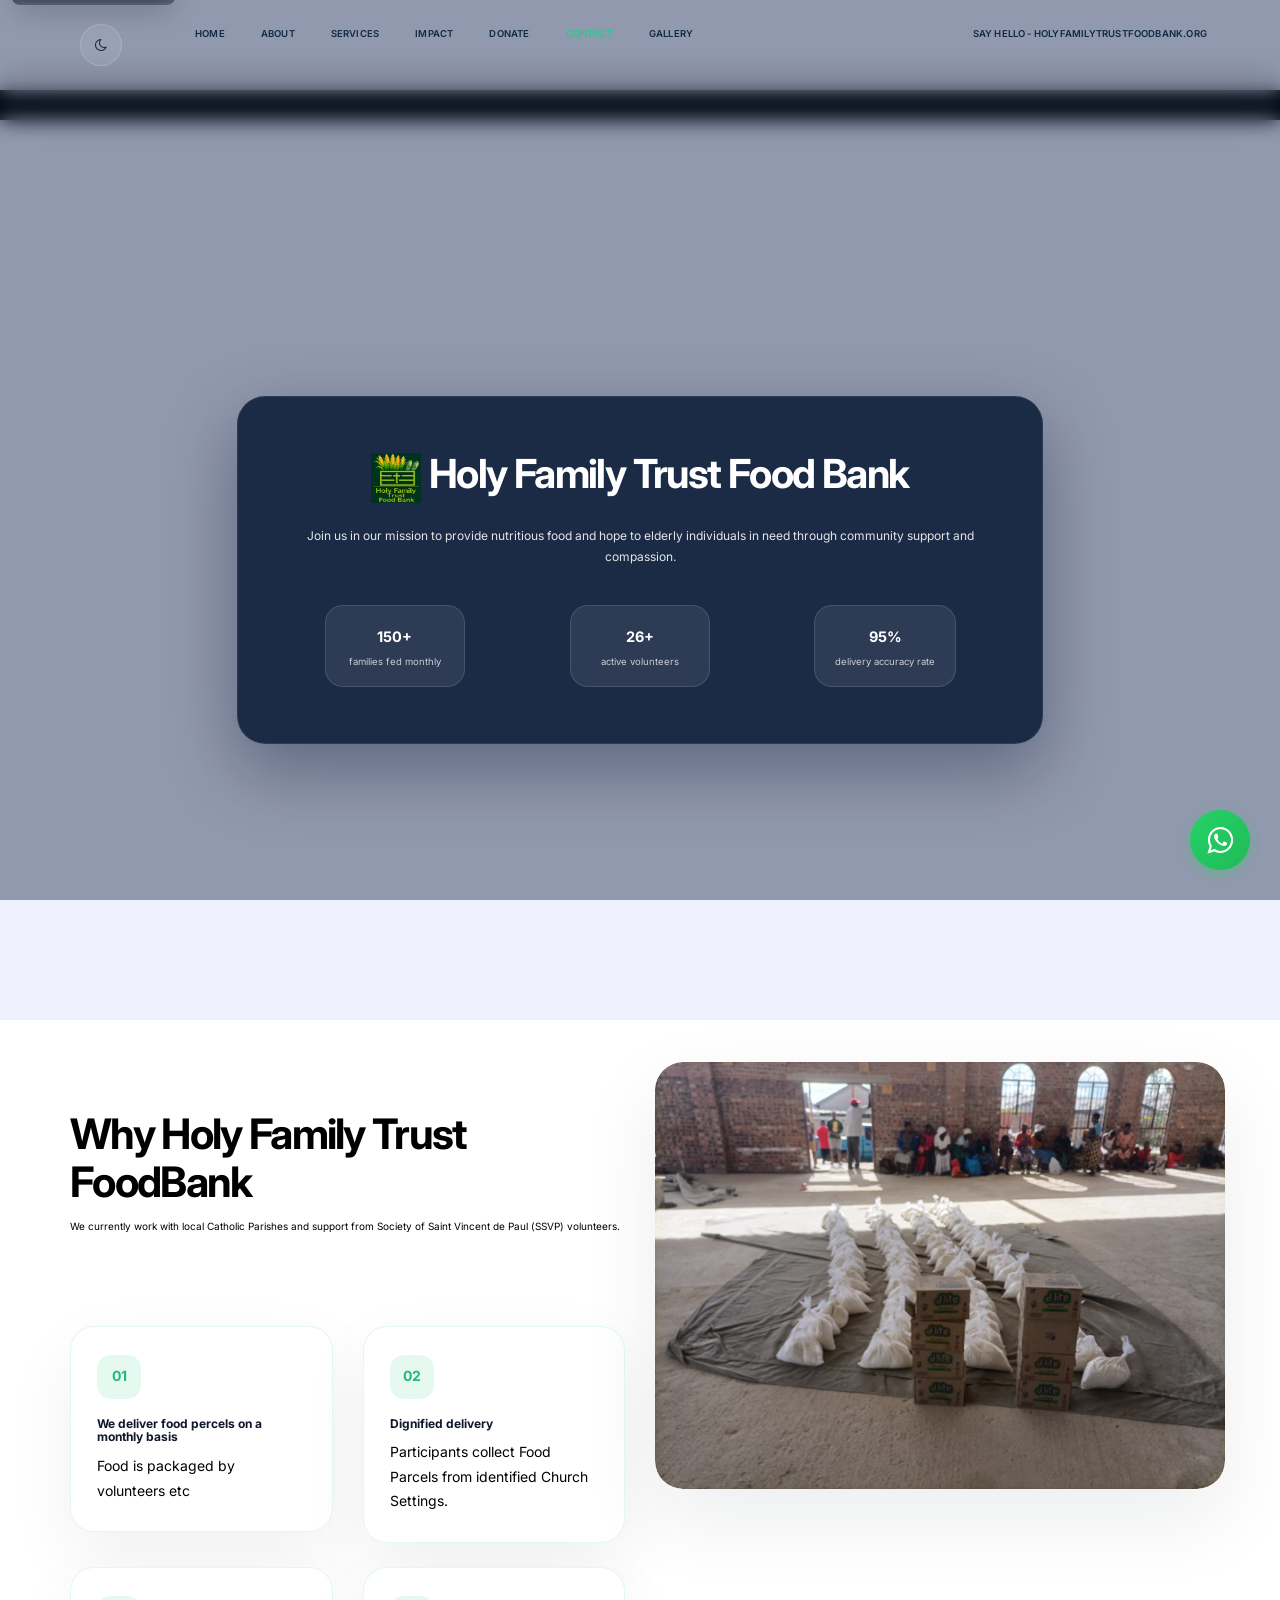
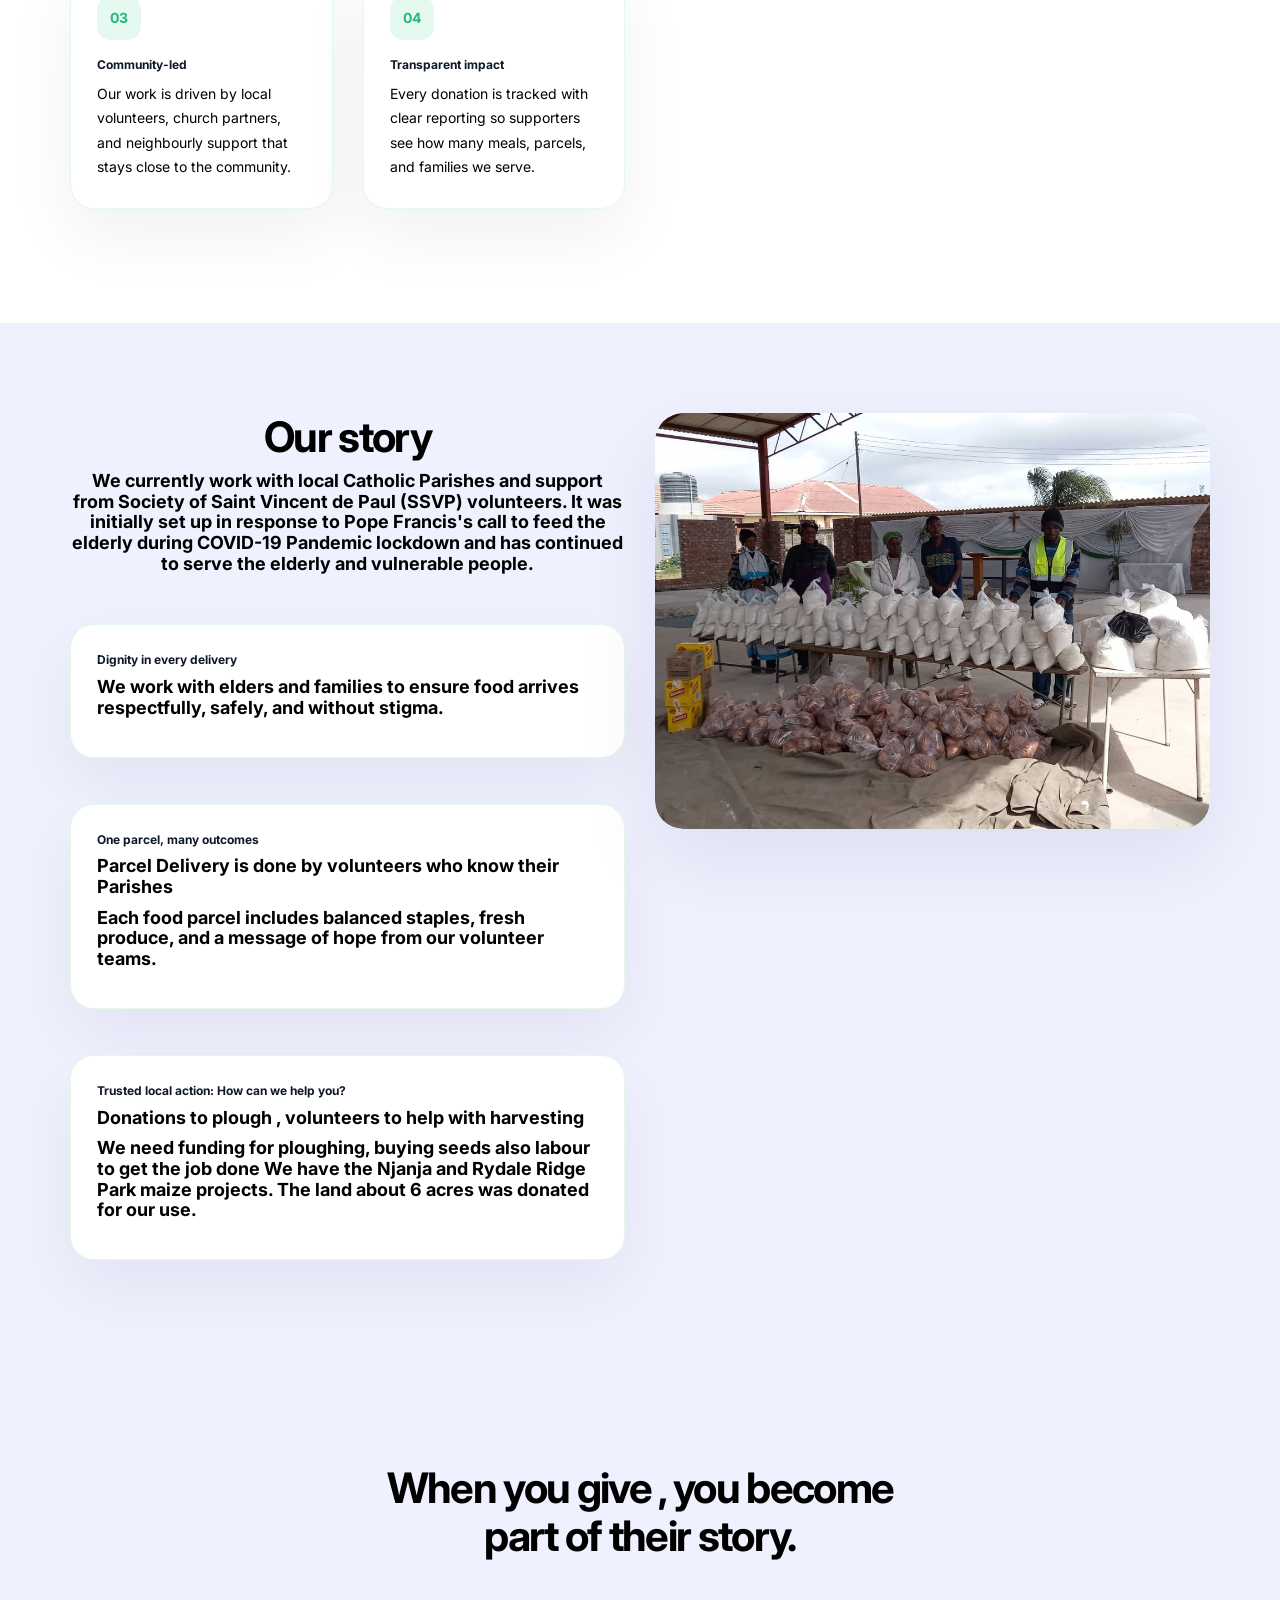
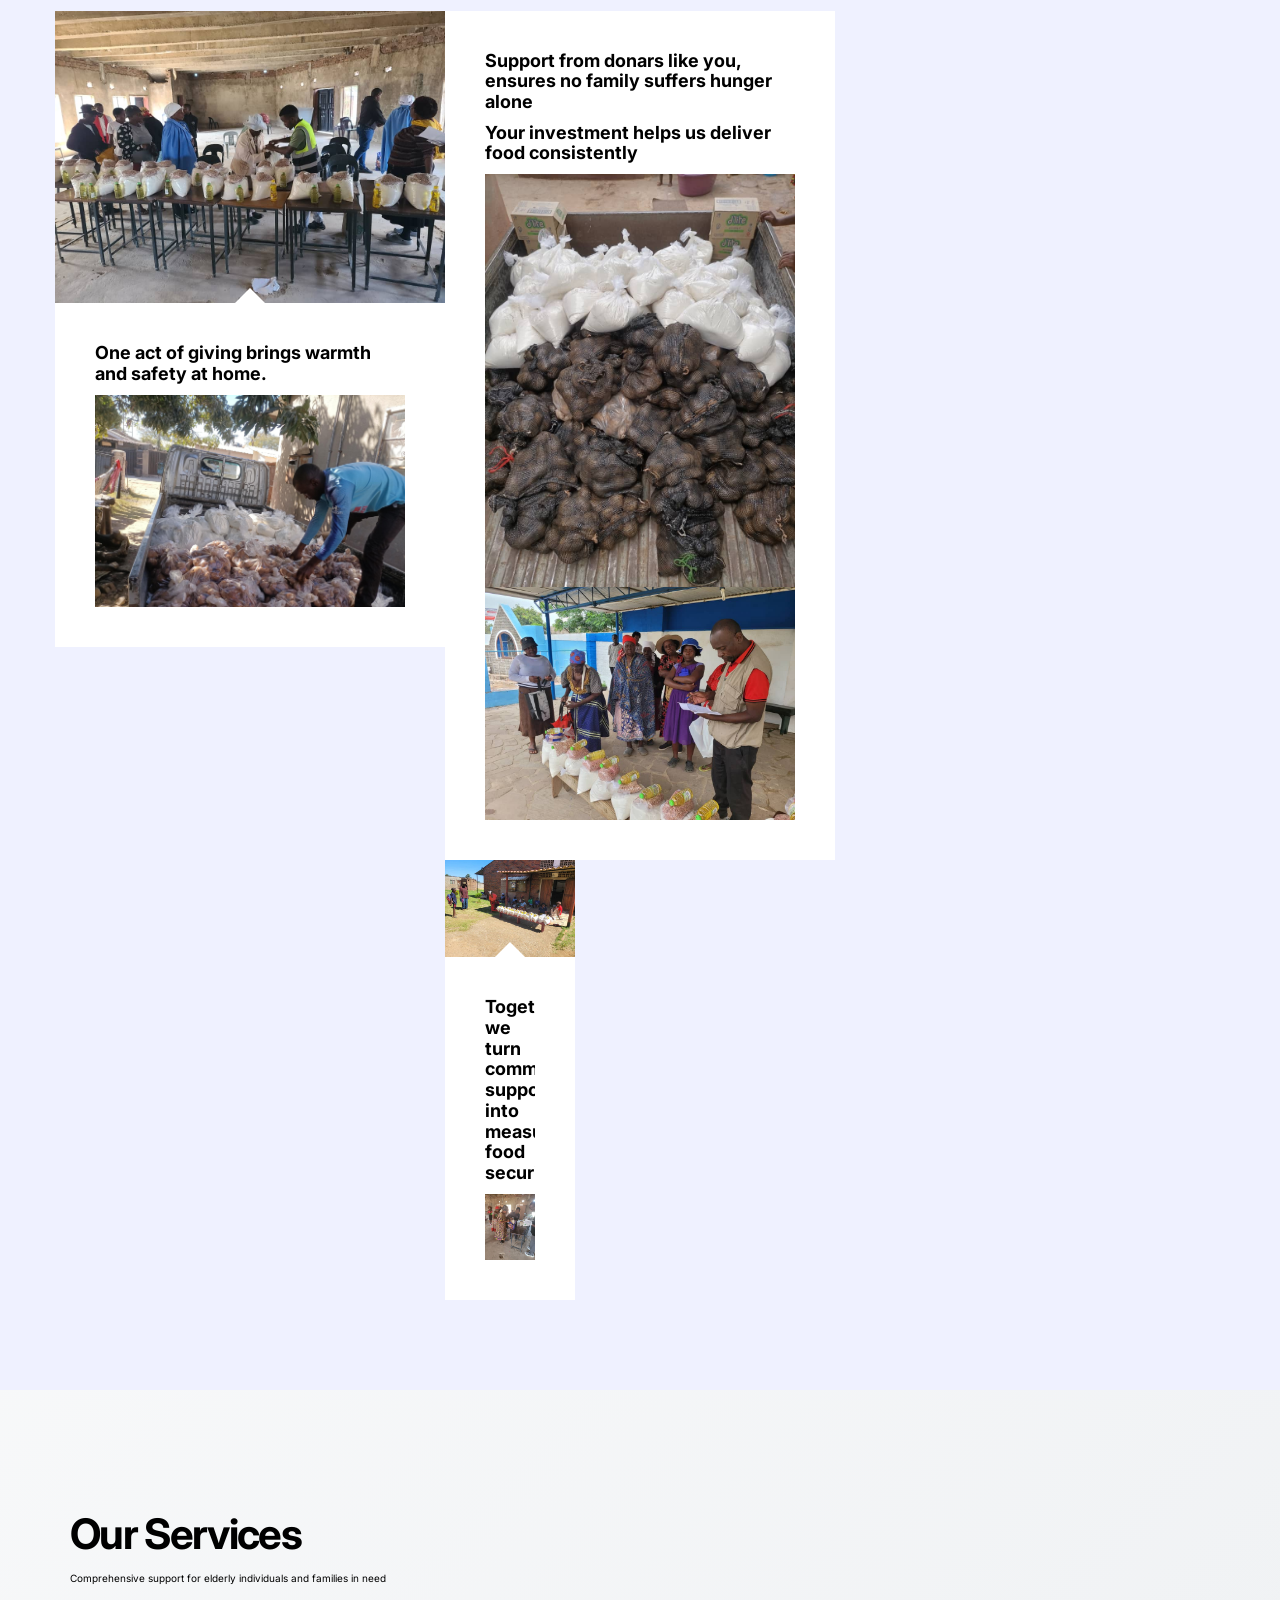
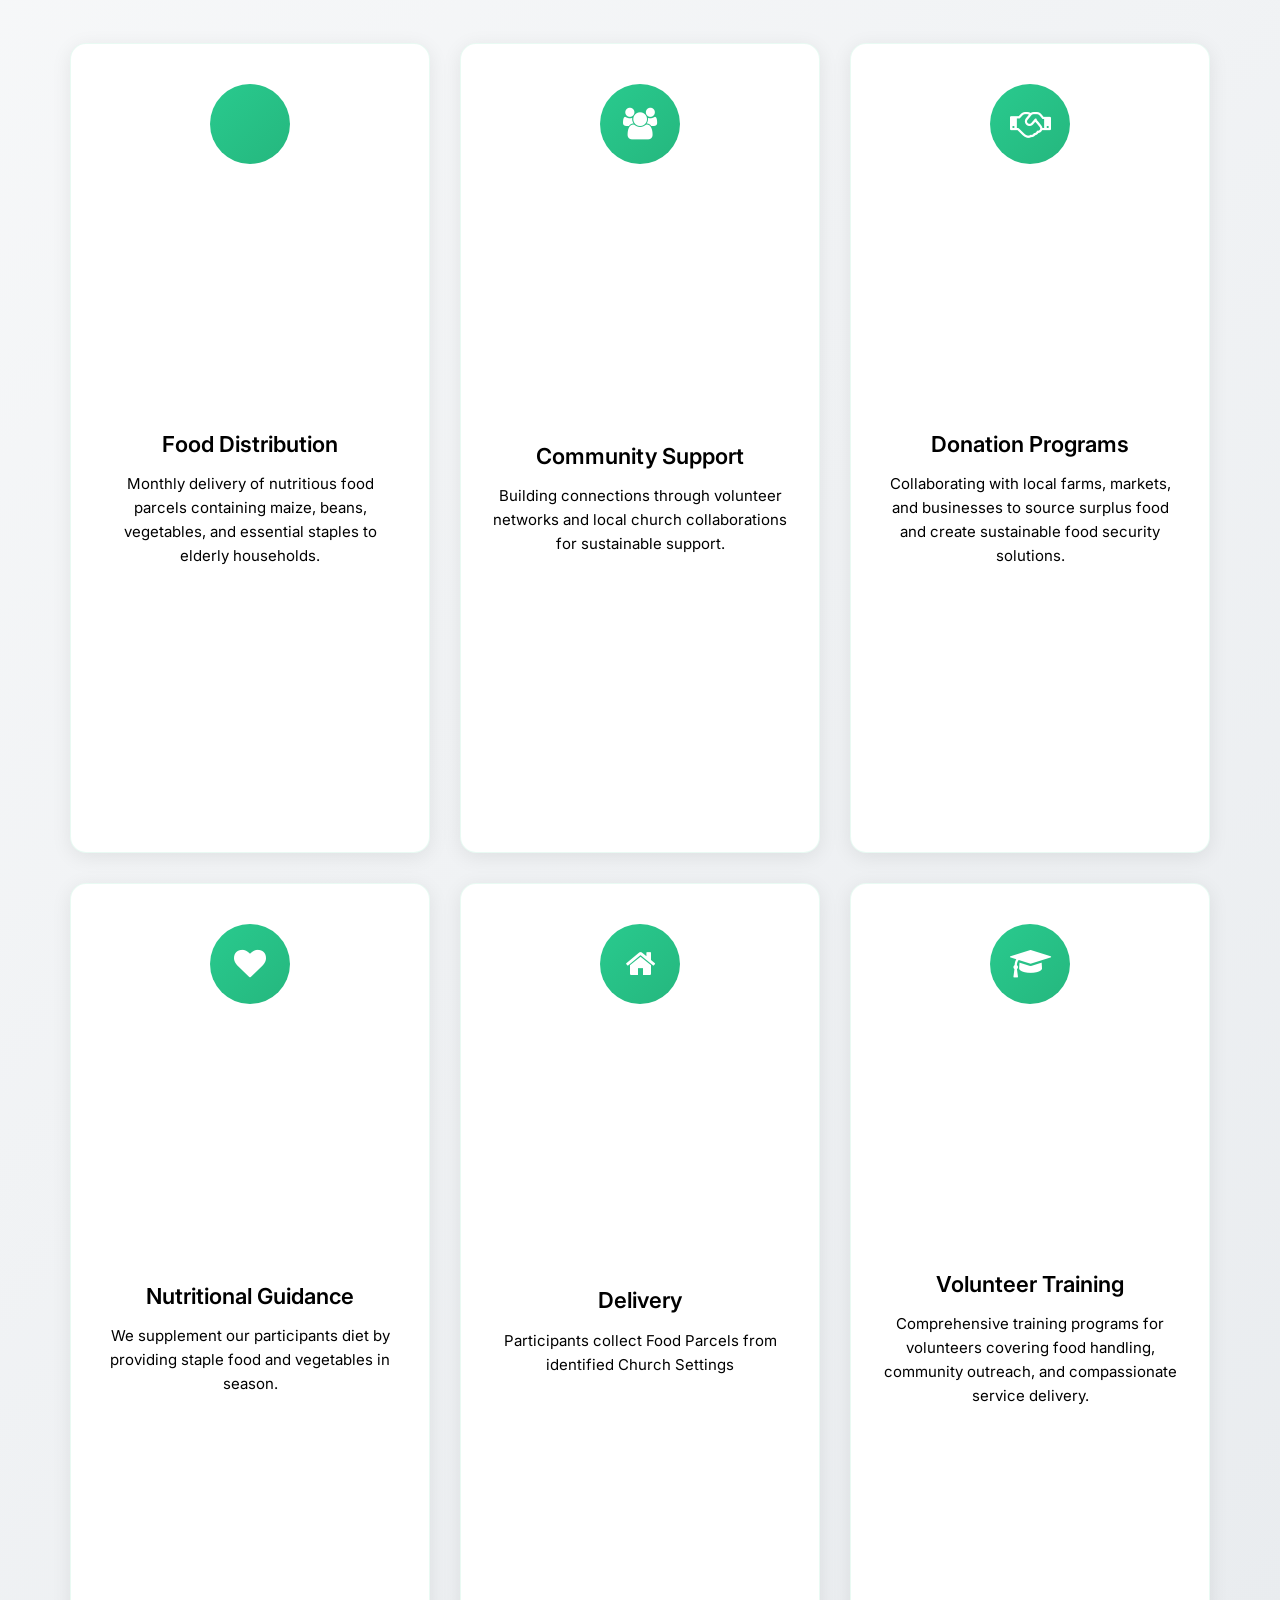
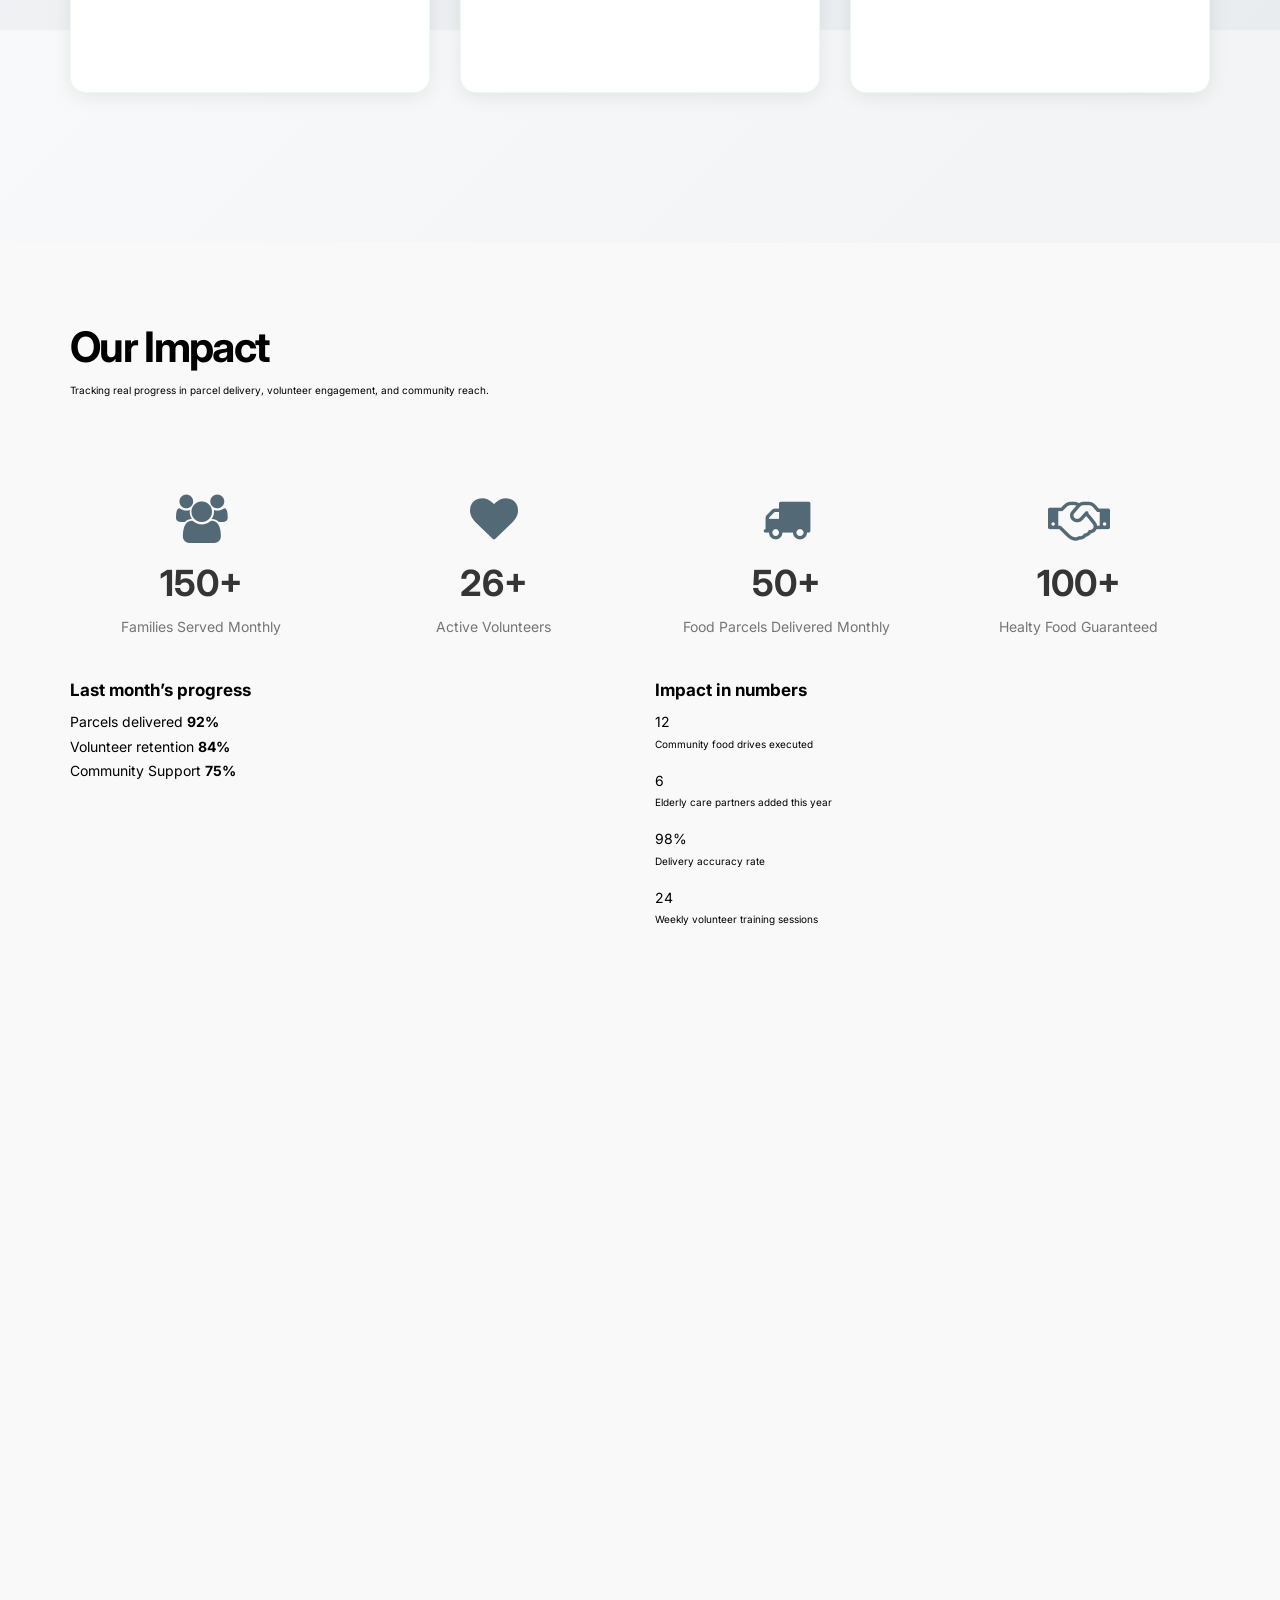
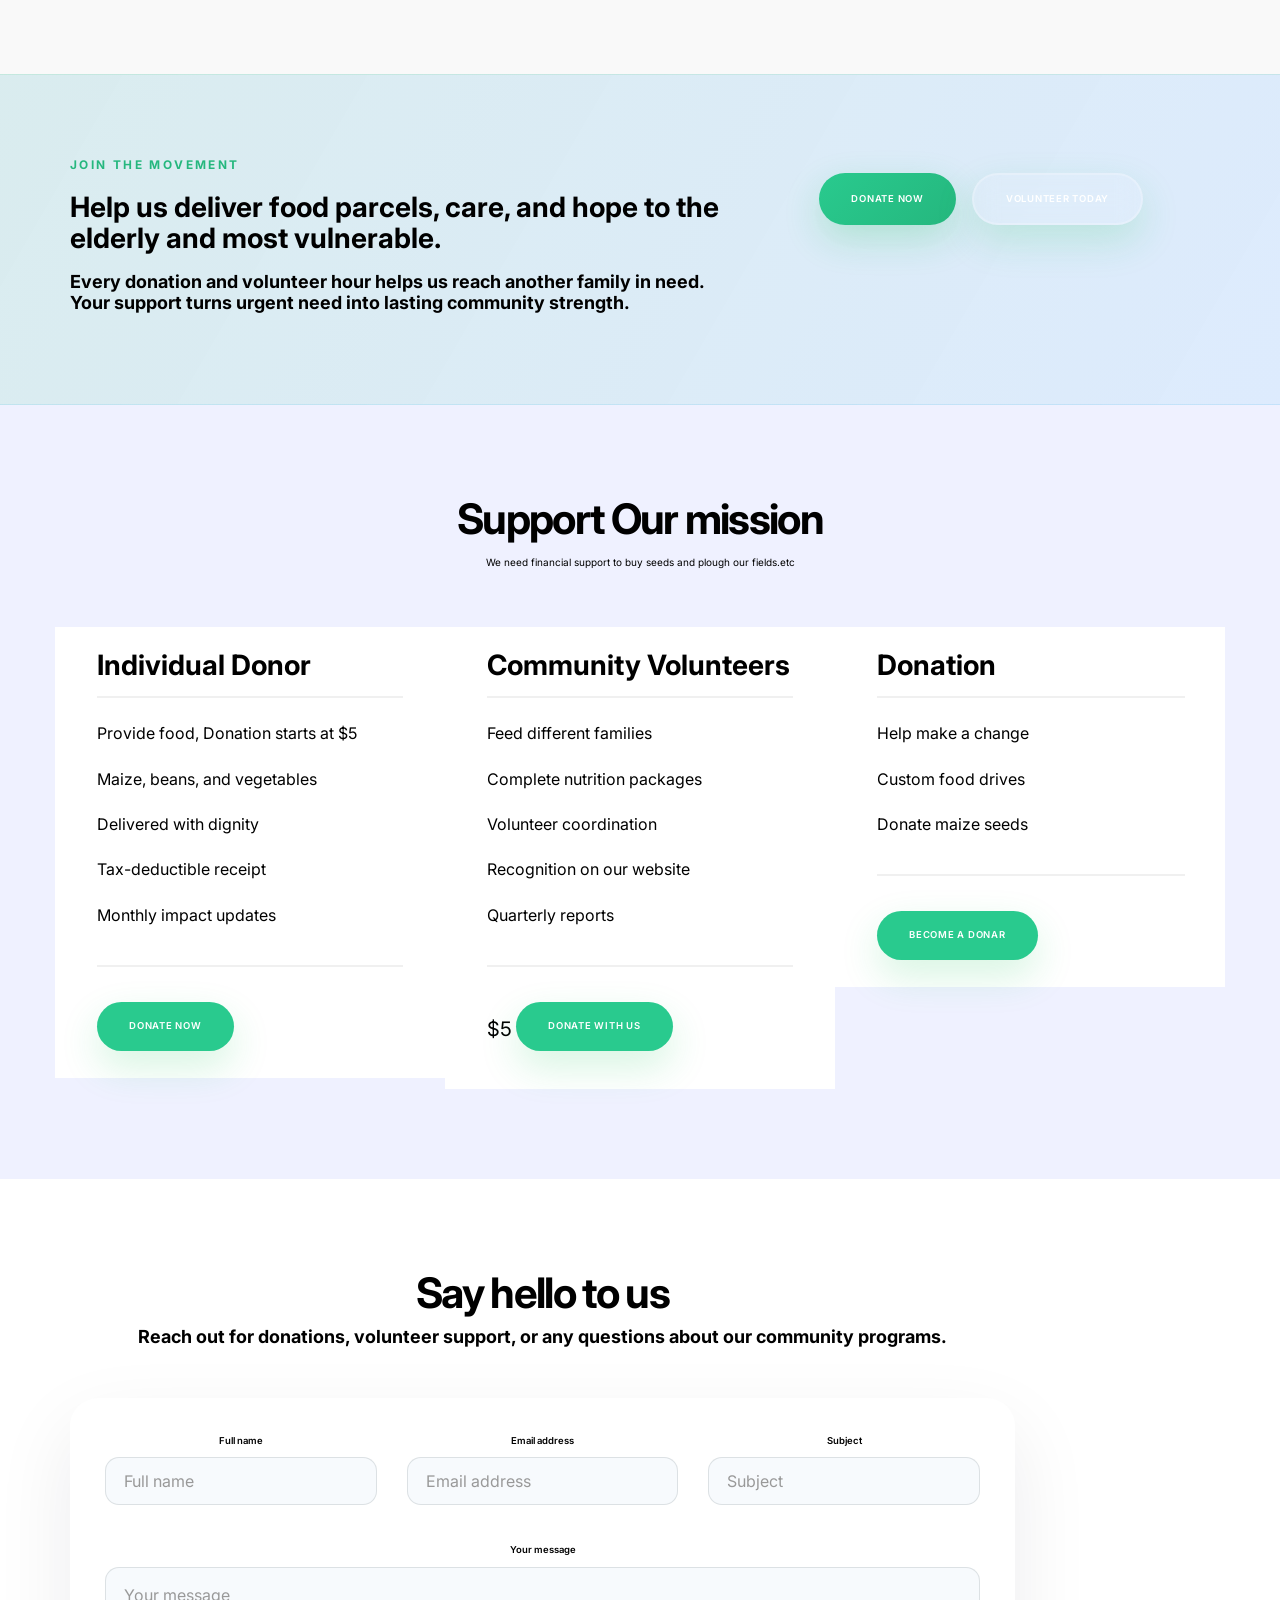
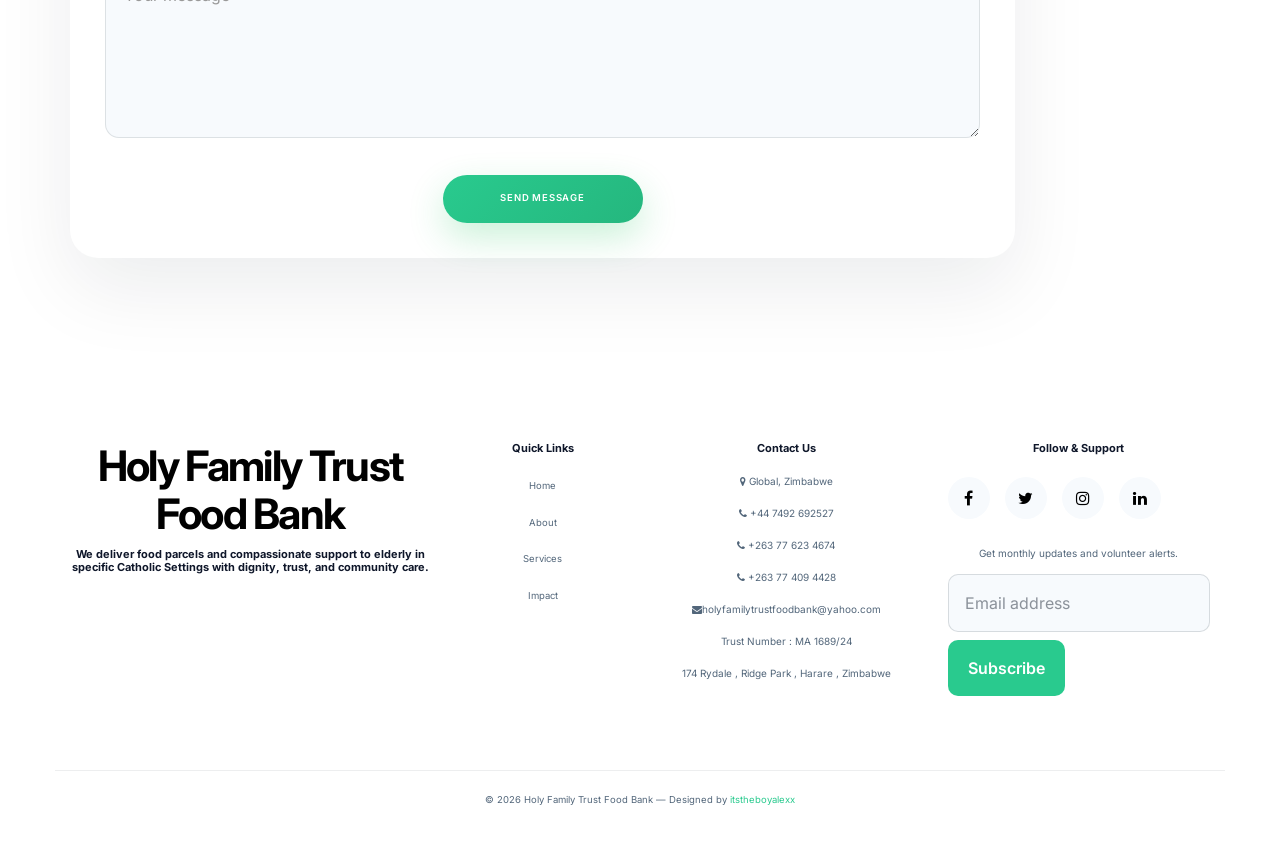
==== commit f6d15f8f: "Add files via upload" ====
--- a/index.html
+++ b/index.html
@@ -85,9 +85,7 @@
                          <span class="icon icon-bar"></span>      
                     </button>
 
-                    <!-- LOGO IMAGE -->
-                    <a href="#home" class="navbar-brand" aria-label="Holy Family Trust Food Bank">
-                    </a>
+                    
                     <button class="dark-mode-toggle" type="button" aria-label="Toggle dark mode" title="Toggle dark mode">
                          <i class="fa fa-moon-o"></i>
                     </button>
@@ -509,7 +507,7 @@
                          <div class="cta-content">
                               <small>Join the movement</small>
                               <h2>Help us deliver food parcels, care, and hope to the elderly and most vulnerable.</h2>
-                              <p>Every donation and volunteer hour helps us reach another family in need. Your support turns urgent need into lasting community strength.</p>
+                              <h4>Every donation and volunteer hour helps us reach another family in need. Your support turns urgent need into lasting community strength.</h4>
                          </div>
                     </div>
                     <div class="col-md-5 col-sm-12 text-center">
@@ -664,8 +662,8 @@
                <div class="row footer-top">
 
                     <div class="col-md-4 col-sm-6 footer-widget animate-on-scroll">
-                         <h4>Holy Family Trust Food Bank</h4>
-                         <p>We deliver food parcels and compassionate support to elderly in specific Catholic Settings with dignity, trust, and community care.</p>
+                         <h1>Holy Family Trust Food Bank</h1>
+                         <h4>We deliver food parcels and compassionate support to elderly in specific Catholic Settings with dignity, trust, and community care.</h4>
                     </div>
 
                     <div class="col-md-2 col-sm-6 footer-widget animate-on-scroll">
--- a/css/tooplate-style.css
+++ b/css/tooplate-style.css
@@ -159,13 +159,13 @@
   .dark-mode {
     color-scheme: dark;
     --bg: #0b1120;
-    --surface: #111827;
-    --surface-soft: #17223b;
+    --surface: #1acf6b;
+    --surface-soft:#f7fafd;
     --text: #000000;
-    --muted: #94a3b8;
+    --muted: #000000;
     --heading: #000000;
     --border: rgba(255, 255, 255, 0.08);
-    --primary: #22c55e;
+    --primary: #000000;
     --primary-dark: #86efac;
     --primary-soft: rgba(34, 197, 94, 0.16);
     --accent: #38bdf8;
@@ -173,7 +173,7 @@
     --shadow: 0 30px 80px rgba(0, 0, 0, 0.35);
     --shadow-soft: 0 20px 50px rgba(0, 0, 0, 0.25);
     --navbar-bg: rgba(15, 23, 42, 0.92);
-    --navbar-text: #f8fafc;
+    --navbar-text: #000000;
   }
 
   @media (prefers-color-scheme: dark) {
@@ -1063,7 +1063,7 @@
   .cta-content p {
     max-width: 520px;
     margin-bottom: 0;
-    color: var(--muted);
+    color: var(--text);
   }
 
   .cta-actions {
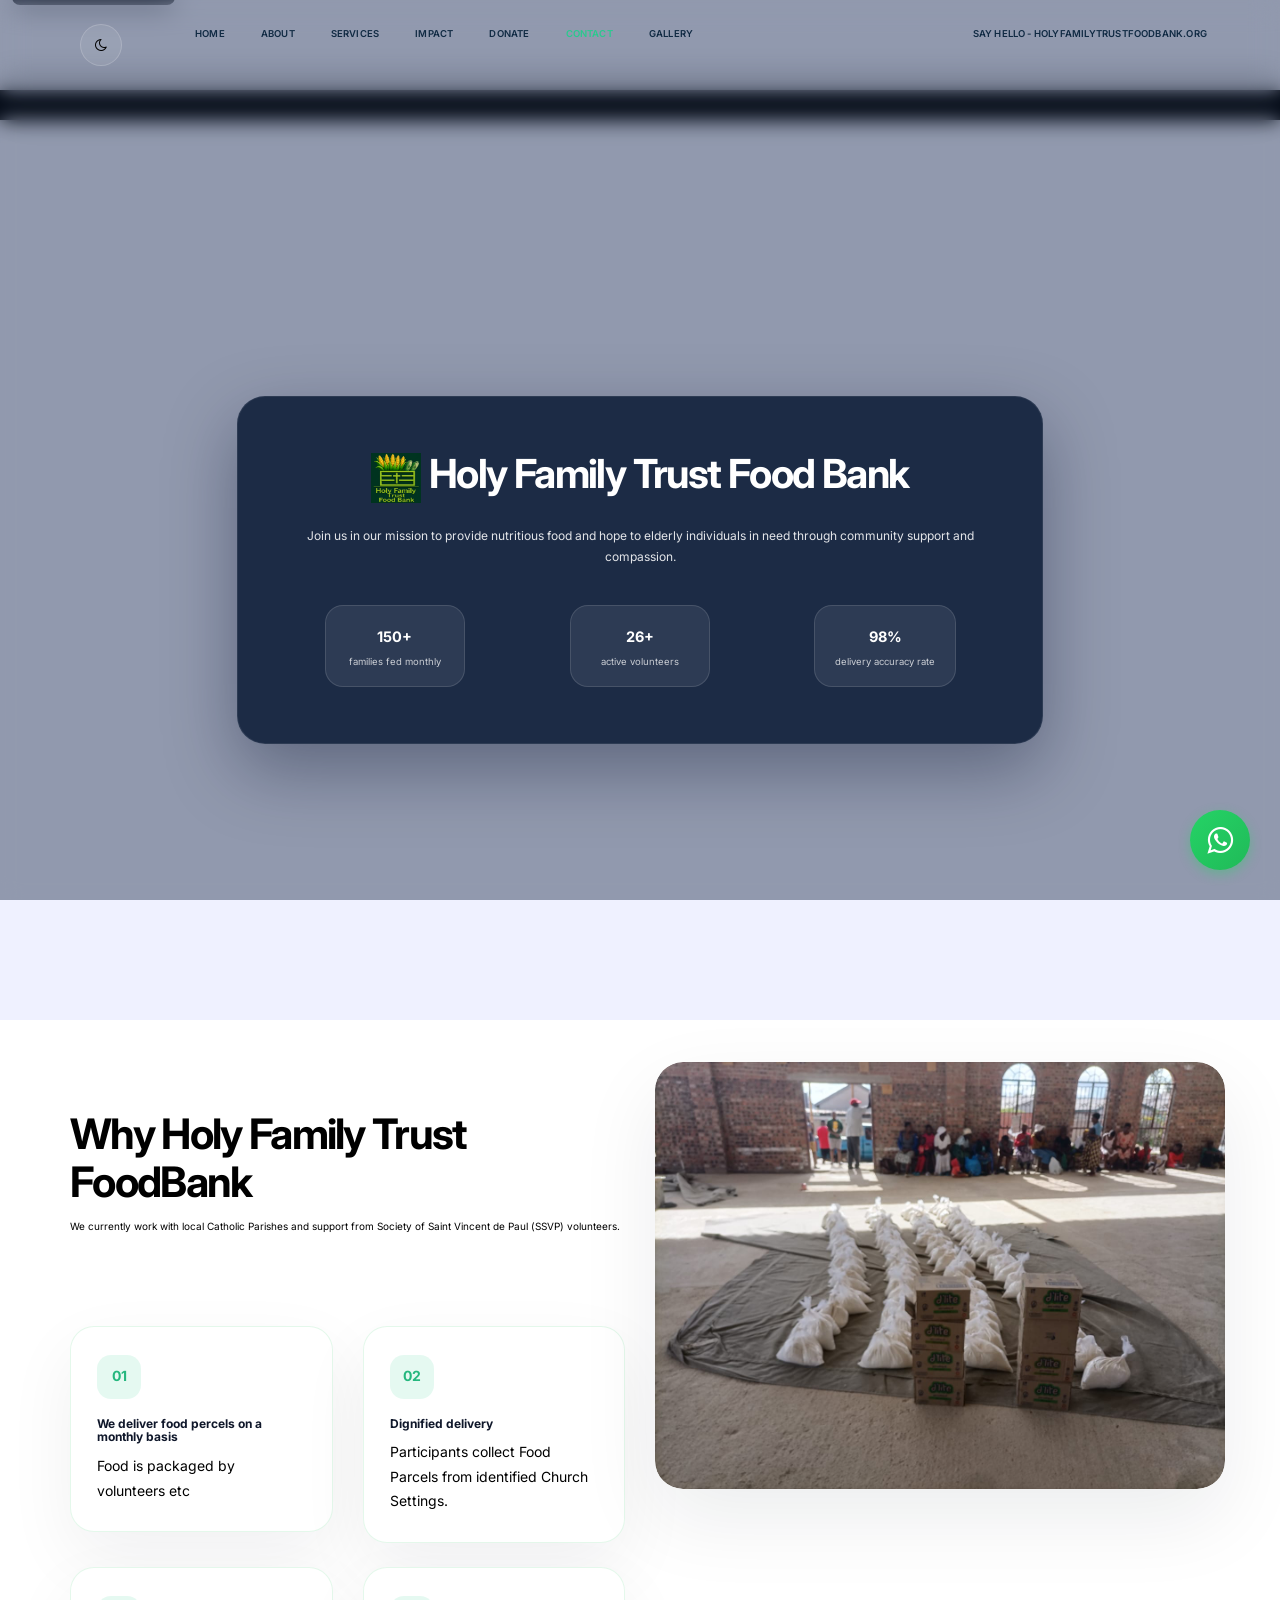
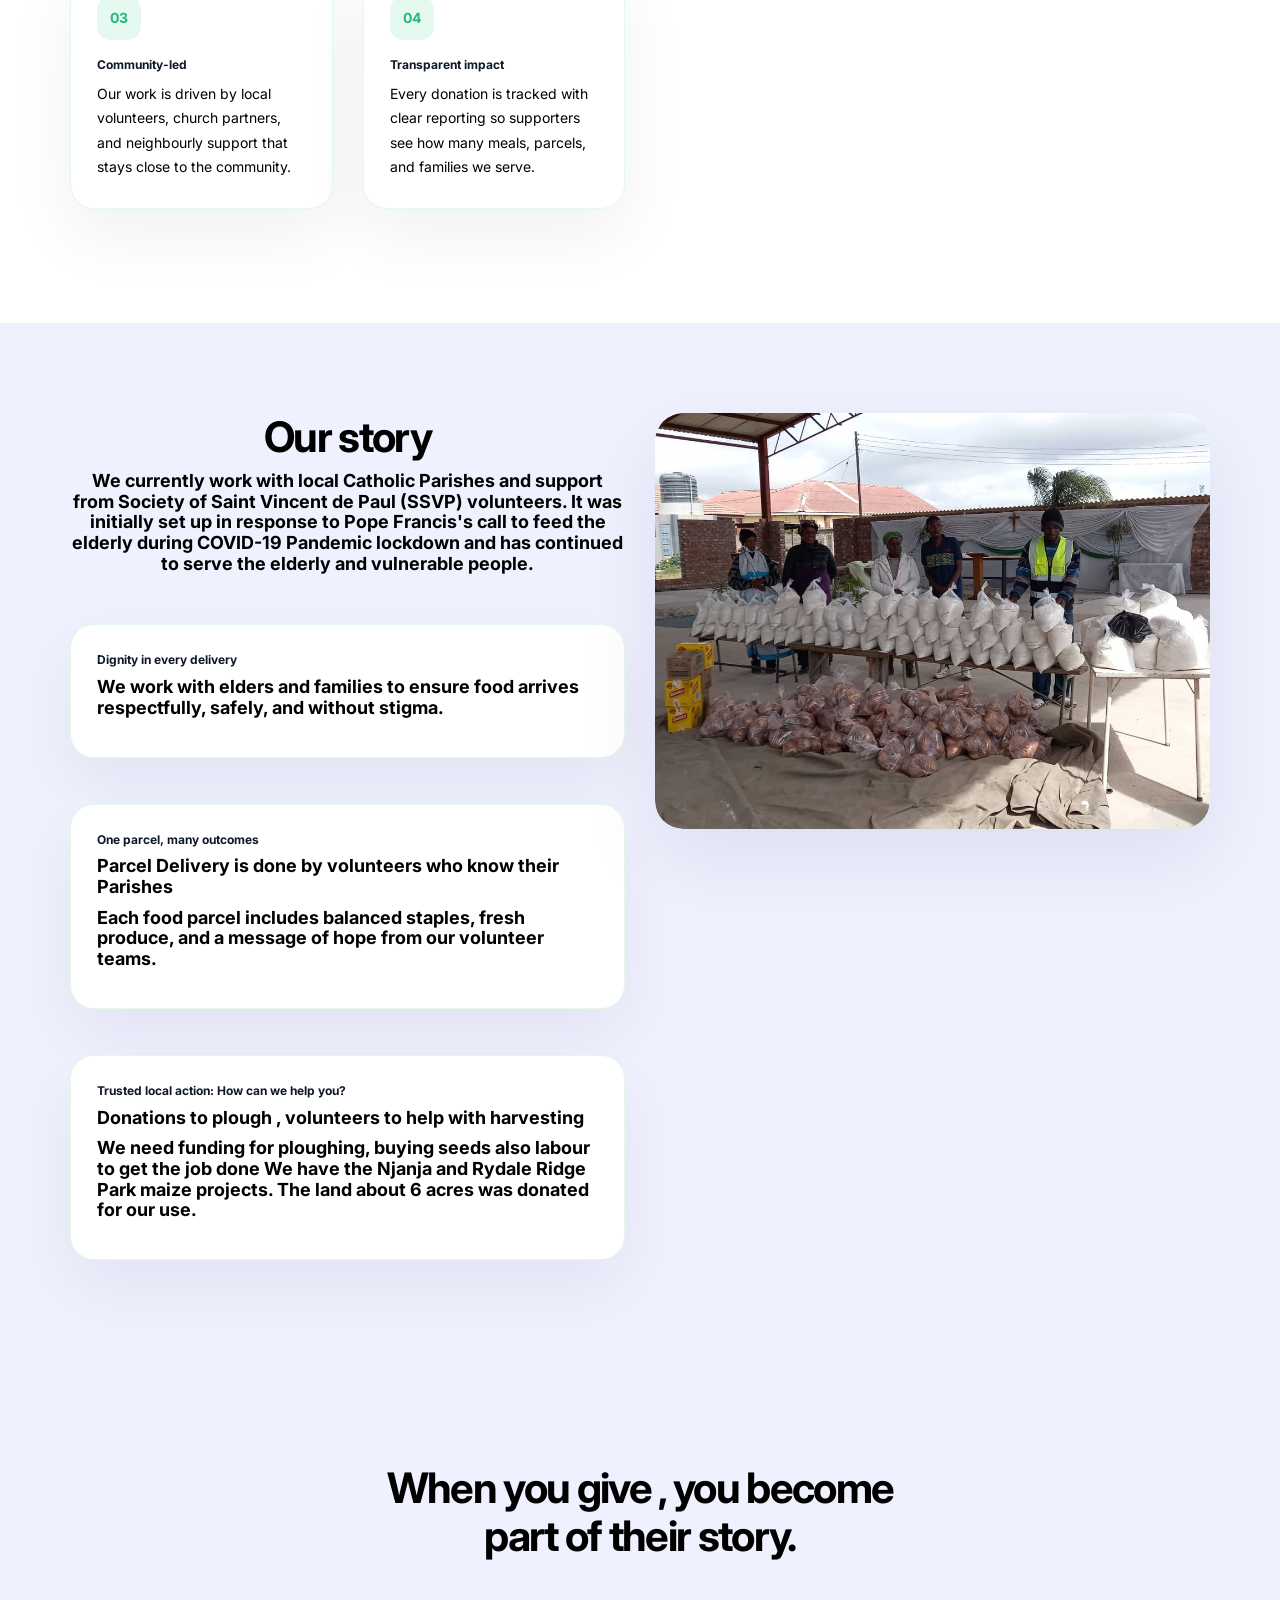
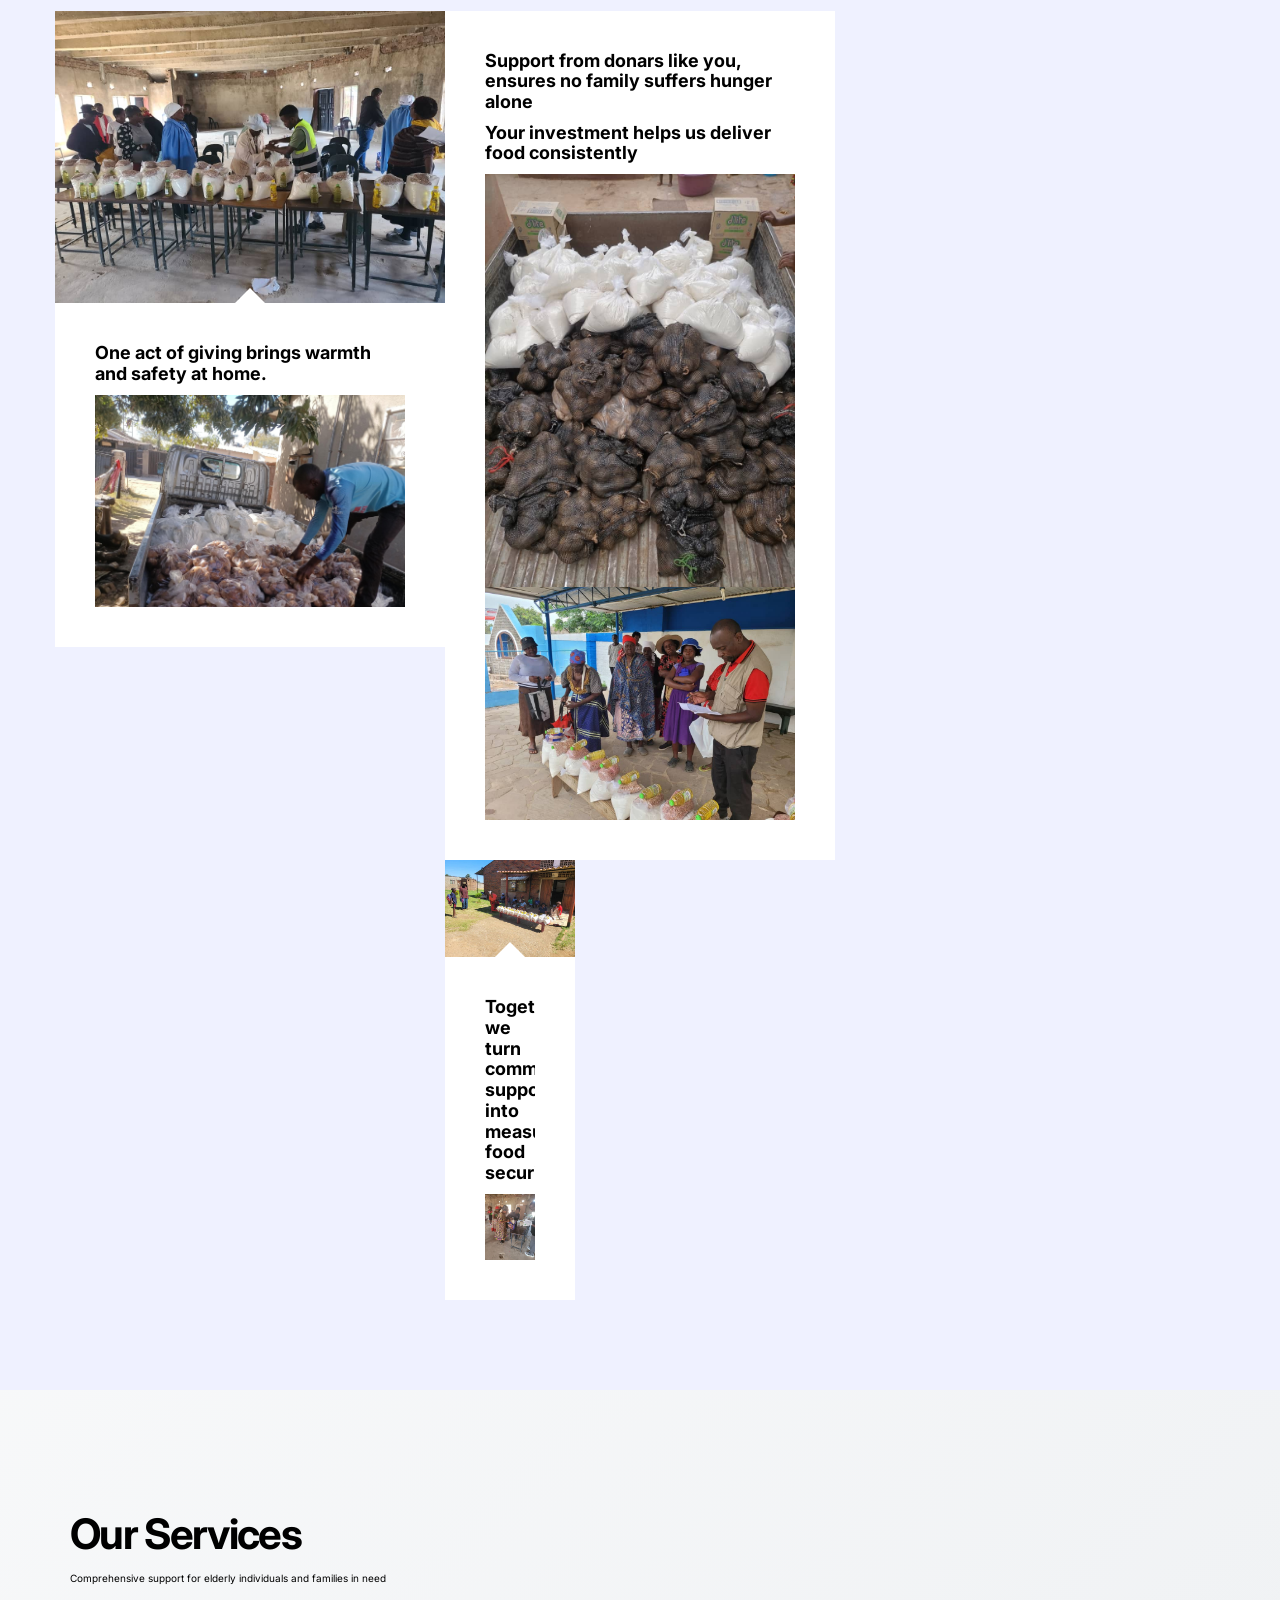
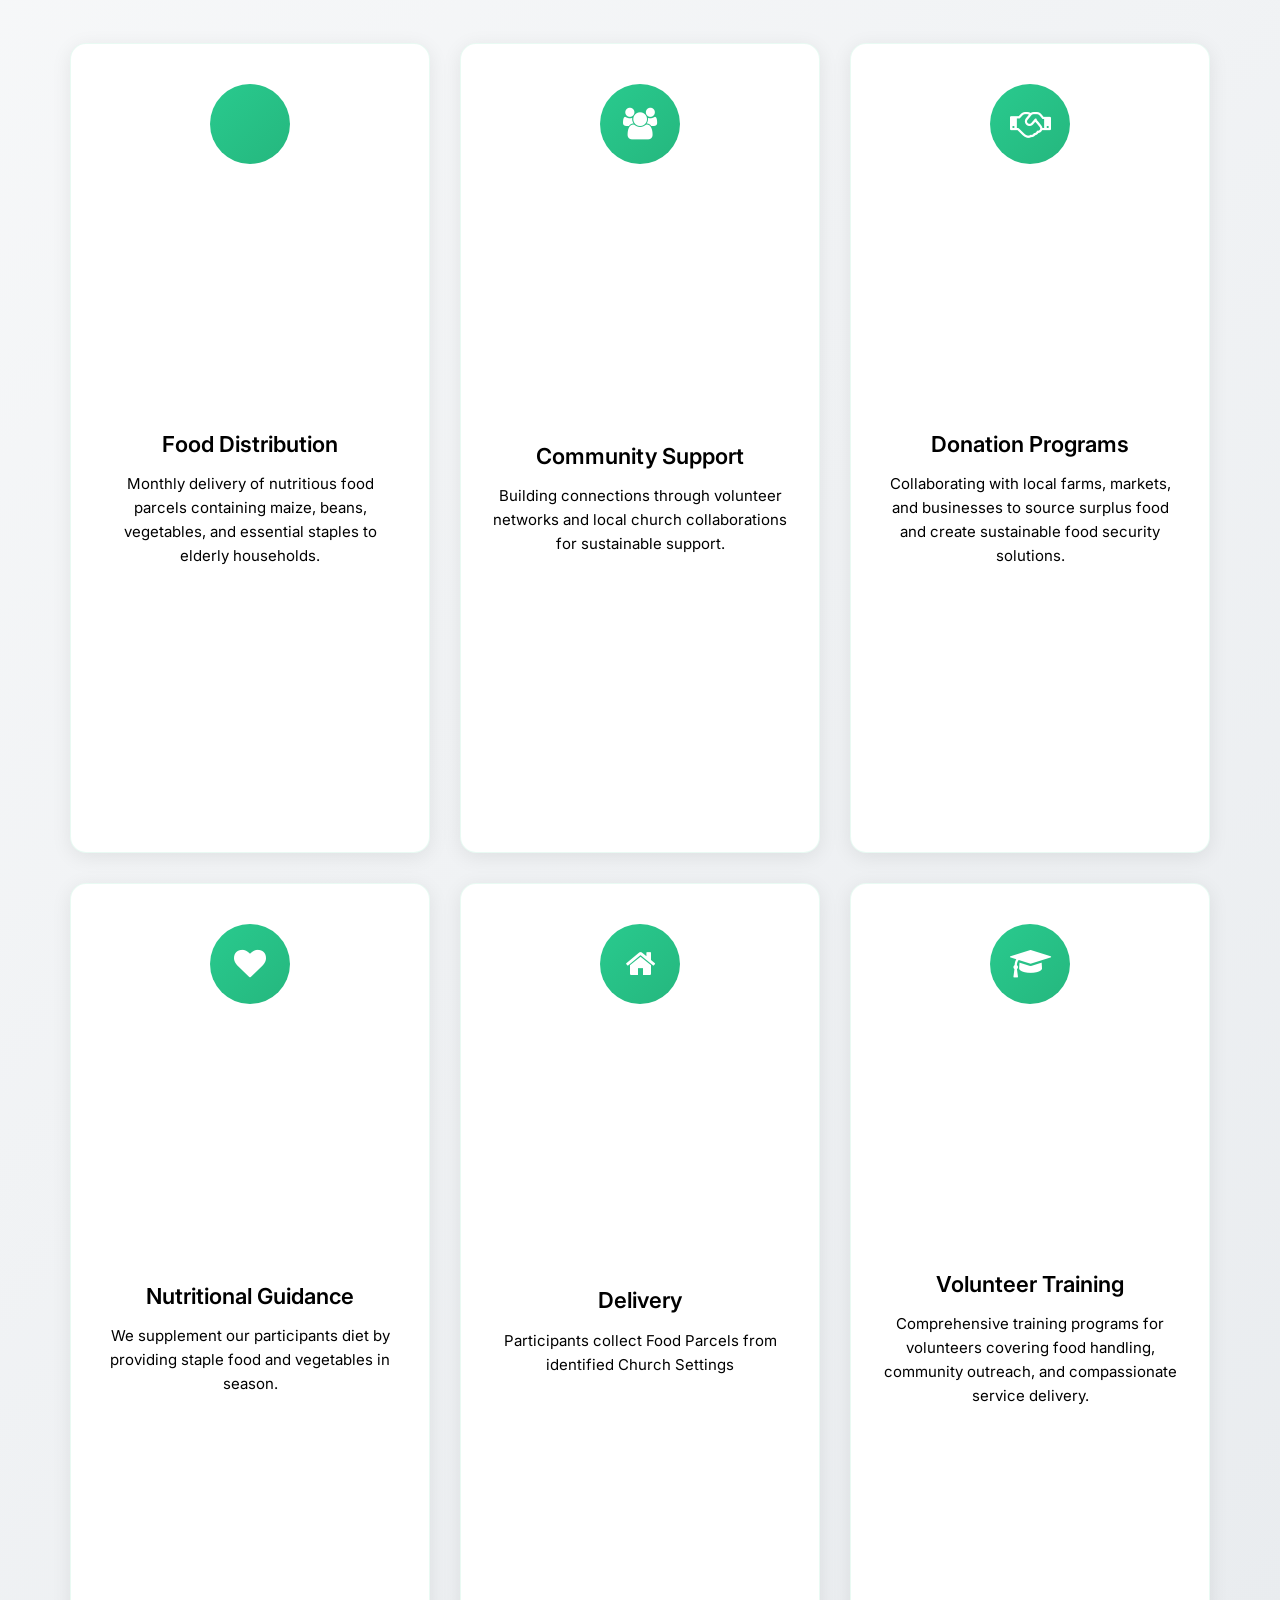
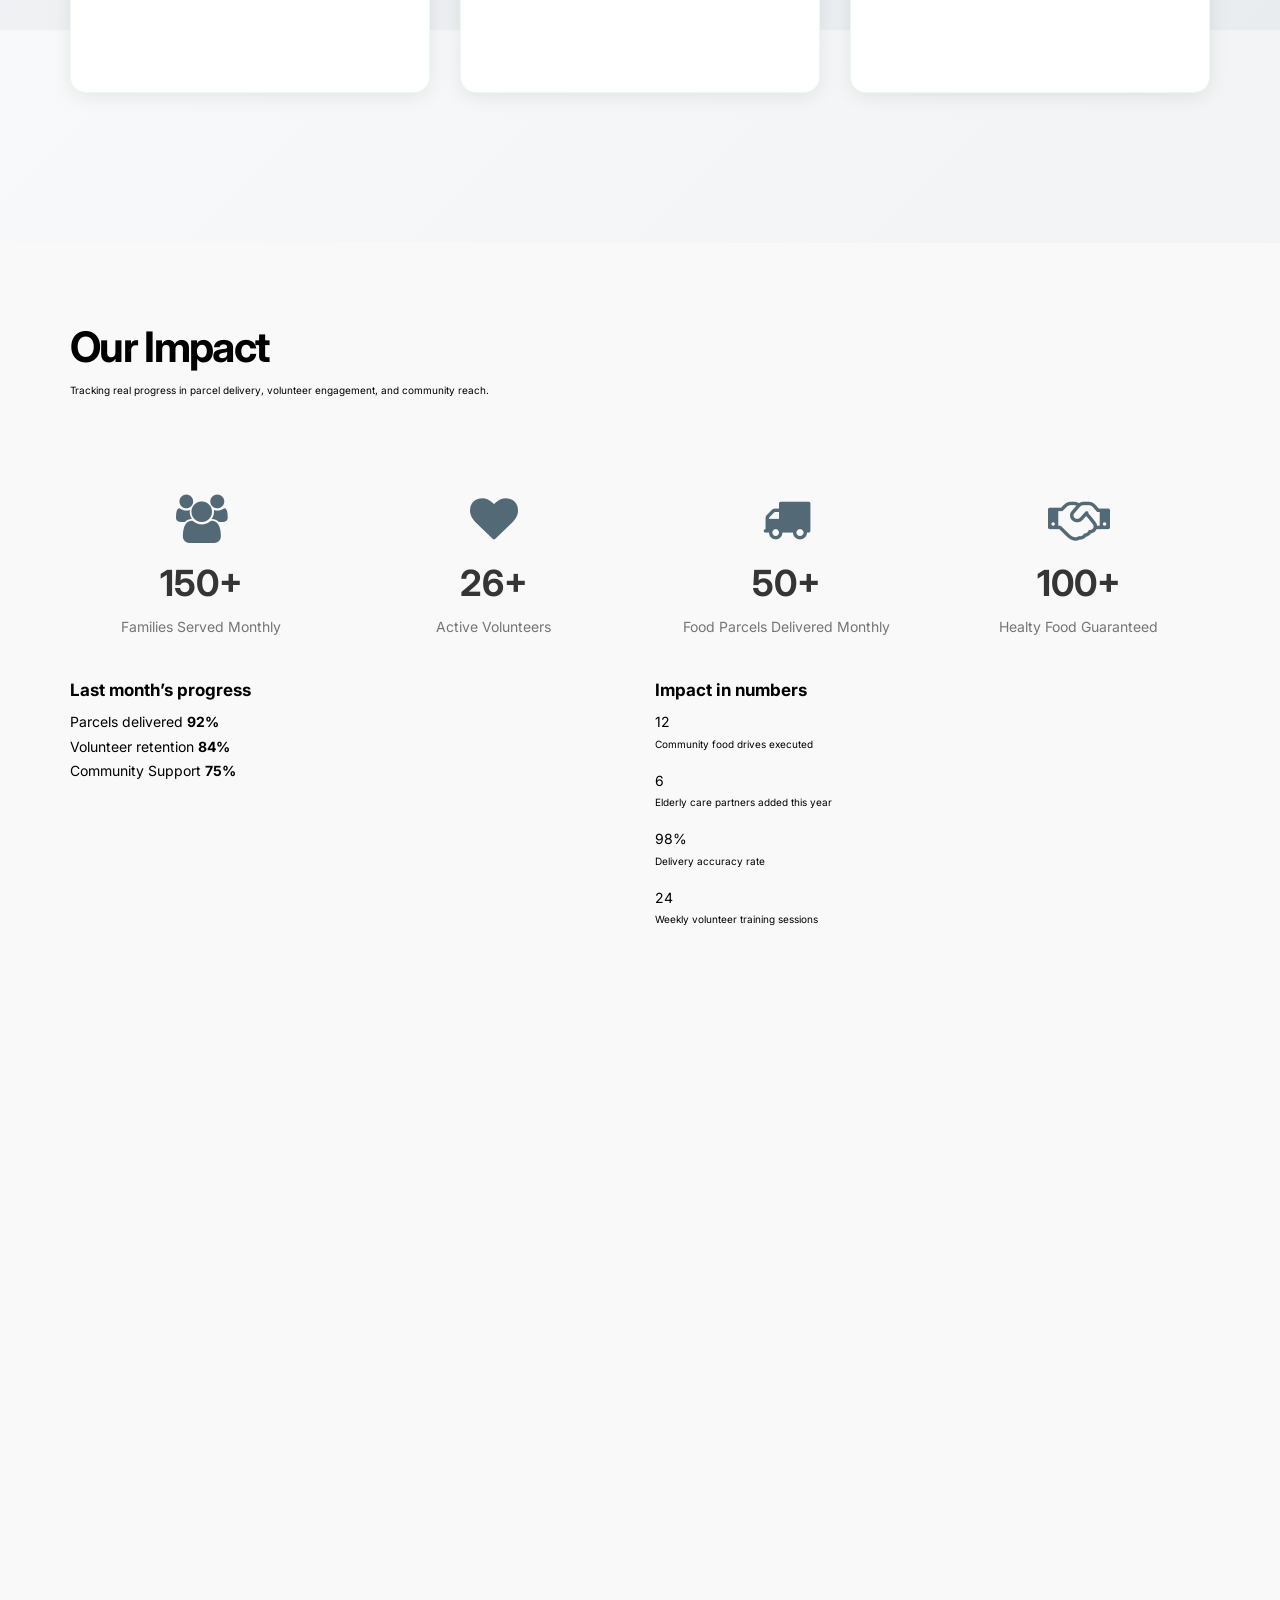
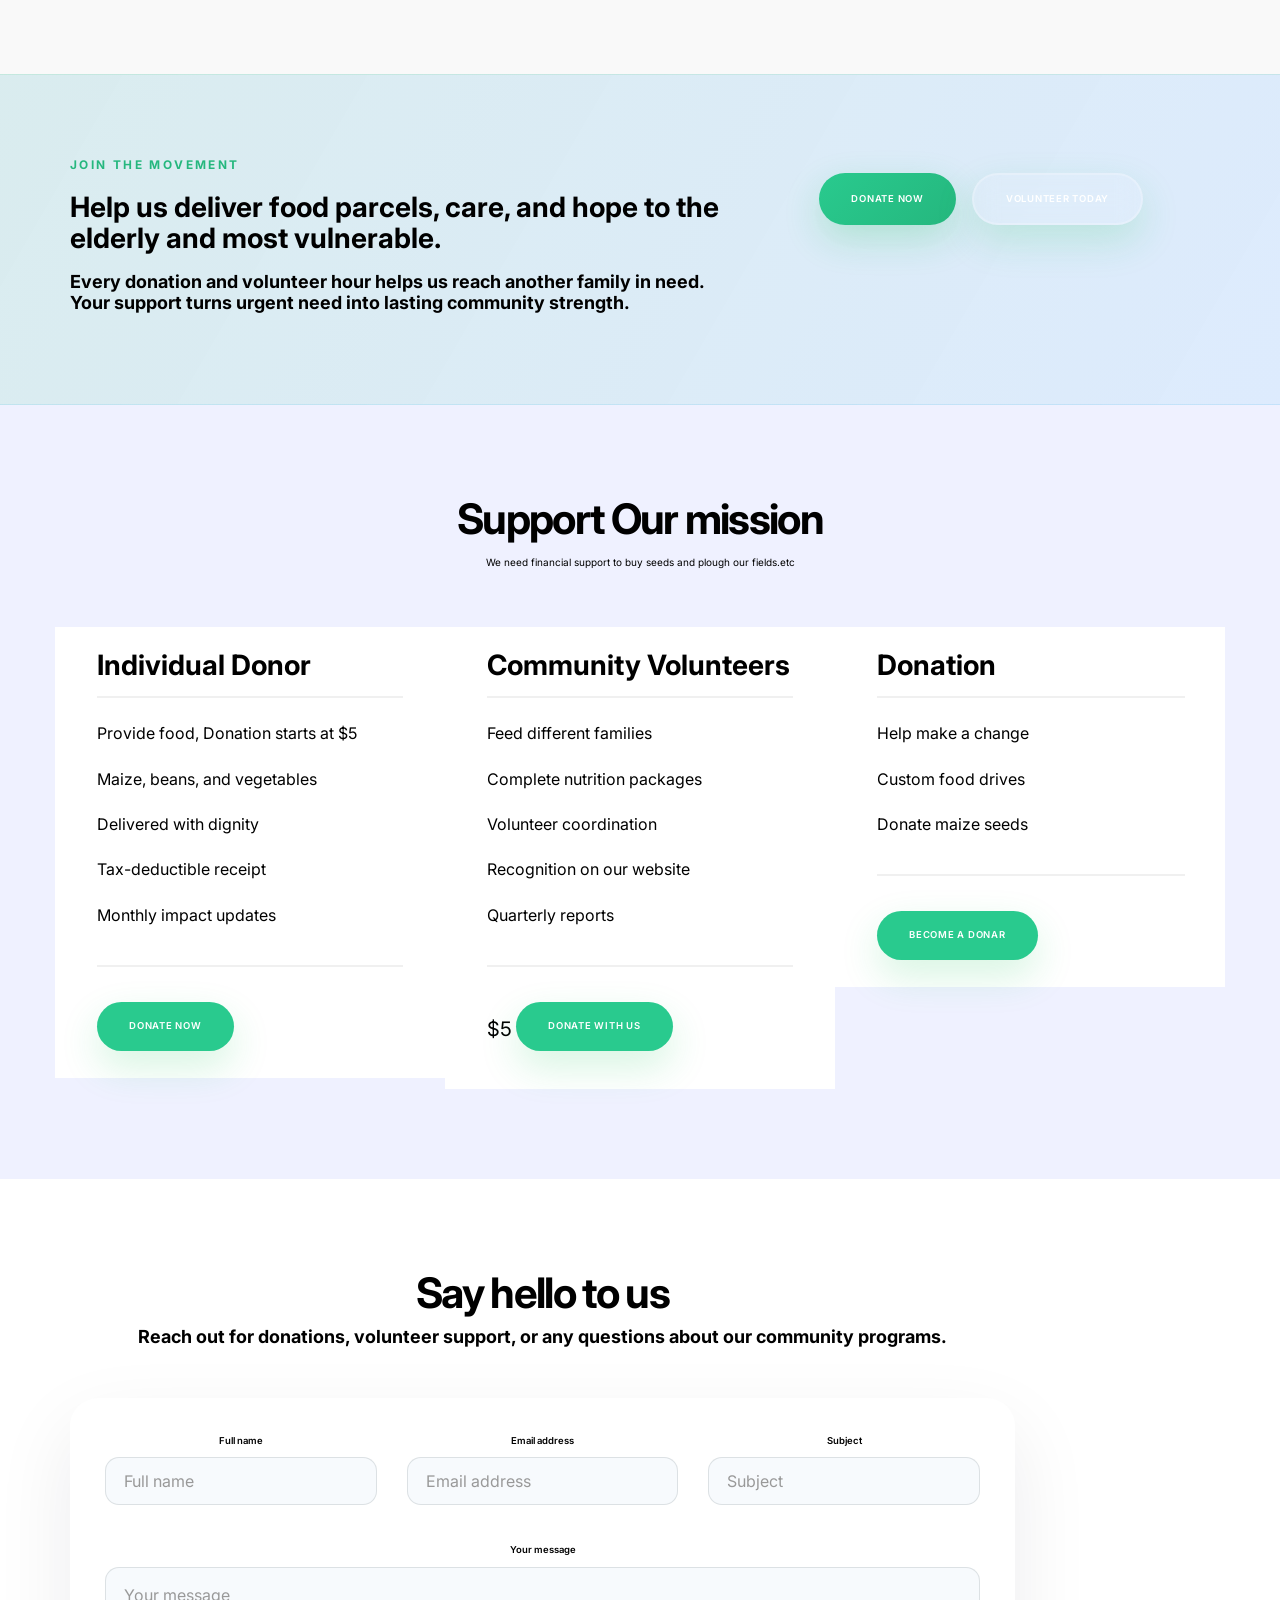
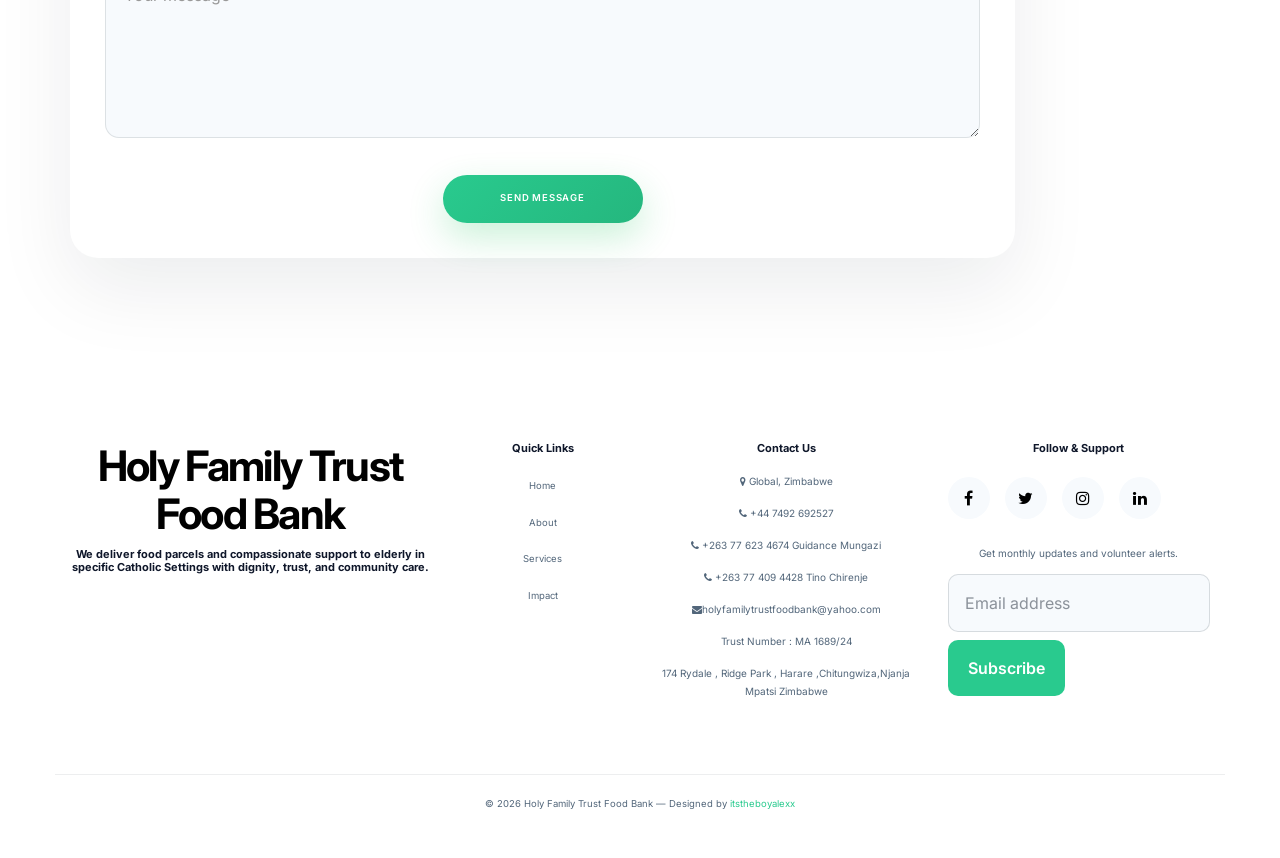
==== commit aefe9b26: "Add files via upload" ====
--- a/index.html
+++ b/index.html
@@ -126,7 +126,7 @@
                     <div class="hero-trust-grid animate-on-scroll">
                          <div><strong>150+</strong><span>families fed monthly</span></div>
                          <div><strong>26+</strong><span>active volunteers</span></div>
-                         <div><strong>95%</strong><span>delivery accuracy rate</span></div>
+                         <div><strong>98%</strong><span>delivery accuracy rate</span></div>
                     </div>
                </div>
           </div>
@@ -680,11 +680,11 @@
                          <h4>Contact Us</h4>
                          <p><i class="fa fa-map-marker"></i> Global, Zimbabwe</p>
                          <p><i class="fa fa-phone"></i> +44 7492 692527</p>
-                         <p><i class="fa fa-phone"></i> +263 77 623 4674</p>
-                         <p><i class="fa fa-phone"></i> +263 77 409 4428</p>
+                         <p><i class="fa fa-phone"></i> +263 77 623 4674 Guidance Mungazi</p>
+                         <p><i class="fa fa-phone"></i> +263 77 409 4428 Tino Chirenje</p>
                          <p><i class="fa fa-envelope"></i>holyfamilytrustfoodbank@yahoo.com</p>
                          <p>Trust Number : MA 1689/24</p>
-                         <P>174 Rydale , Ridge  Park , Harare , Zimbabwe</P>
+                         <P>174 Rydale , Ridge  Park , Harare ,Chitungwiza,Njanja Mpatsi Zimbabwe</P>
                     </div>
 
                     <div class="col-md-3 col-sm-6 footer-widget animate-on-scroll">
--- a/css/tooplate-style.css
+++ b/css/tooplate-style.css
@@ -1,2924 +1,2924 @@
-
-  @import url('https://fonts.googleapis.com/css2?family=Inter:wght@400;500;600;700&family=Open+Sans:ital,wght@0,400;0,600;1,400&display=swap');
-
-:root {
-    color-scheme: light;
-    --bg: #eff1ff;
-    --surface: #ffffff;
-    --surface-soft: #f7fafd;
-    --text: #000000;
-    --muted: #52667a;
-    --heading: #0f172a;
-    --border: rgba(31, 41, 55, 0.08);
-
-    /* Logo-matching palette (green + teal) */
-    --primary: #29ca8e;         /* primary brand green */
-    --primary-dark: #25b77e;    /* darker brand green */
-    --primary-soft: rgba(41, 202, 142, 0.12);
-
-    --accent: #0ea5e9;          /* link/hover teal-blue accent */
-    --accent-soft: rgba(14, 165, 233, 0.12);
-
-    --shadow: 0 30px 80px rgba(15, 23, 42, 0.08);
-    --shadow-soft: 0 20px 50px rgba(15, 23, 42, 0.06);
-    --navbar-bg: rgba(255, 255, 255, 0.88);
-    --navbar-text: #102a43;
-  }
-
-  body {
-    font-family: 'Inter', 'Open Sans', sans-serif;
-    overflow-x: hidden;
-    background: var(--bg);
-    color: var(--text);
-    line-height: 1.75;
-    padding-top: 90px;
-  }
-
-  .skip-link {
-    position: absolute;
-    top: -40px;
-    left: 12px;
-    background: rgba(15, 23, 42, 0.92);
-    color: #ffffff;
-    padding: 10px 14px;
-    text-decoration: none;
-    border-radius: 8px;
-    z-index: 100;
-  }
-
-  .skip-link:focus {
-    top: 12px;
-  }
-
-
-
-  /*---------------------------------------
-     TYPOGRAPHY              
-  -----------------------------------------*/
-
-  h1, h2, h3, h4, h5, h6 {
-    font-family: 'Inter', sans-serif;
-    font-weight: 700;
-    line-height: 1.15;
-    color: var(--text);
-    margin-top: 0;
-  }
-
-  h1 {
-    font-size: clamp(2.8rem, 4vw, 4.2rem);
-    letter-spacing: -0.04em;
-  }
-
-  h2 {
-    font-size: clamp(2.1rem, 3vw, 2.8rem);
-  }
-
-  h3 {
-    font-size: 1.7rem;
-  }
-
-  p {
-    color: var(--text);
-    font-size: 1rem;
-    font-weight: 400;
-    line-height: 1.9;
-    margin-bottom: 1.5rem;
-  }
-
-
-
-  /*---------------------------------------
-     GENERAL               
-  -----------------------------------------*/
-
-  html {
-    -webkit-font-smoothing: antialiased;
-    scroll-behavior: smooth;
-  }
-
-  a {
-    color: var(--primary-dark);
-    text-decoration: none !important;
-  }
-
-  a,
-  input, button,
-  .form-control {
-    -webkit-transition: 0.35s ease;
-    transition: 0.35s ease;
-  }
-
-  a:hover, a:active, a:focus {
-    color: var(--accent);
-    outline: none;
-  }
-
-  ::-webkit-scrollbar {
-    width: 8px;
-    height: 8px;
-  }
-
-  ::-webkit-scrollbar-thumb {
-    cursor: pointer;
-    background: rgba(15, 23, 42, 0.45);
-    border-radius: 999px;
-  }
-
-  .section-title {
-    padding-bottom: 40px;
-  }
-
-  section {
-    position: relative;
-    padding: 90px 0;
-    scroll-margin-top: 90px;
-  }
-
-  .custom-navbar {
-    position: fixed;
-    top: 0;
-    left: 0;
-    width: 100%;
-    z-index: 999;
-    border: none;
-    margin-bottom: 0;
-    padding: 24px 0;
-    background: var(--navbar-bg);
-    backdrop-filter: blur(14px);
-    -webkit-backdrop-filter: blur(14px);
-    box-shadow: var(--shadow-soft);
-    transition: all 0.35s ease;
-  }
-
-  #contact,
-  footer {
-    background: var(--surface);
-    text-align: center;
-  }
-
-  .dark-mode {
-    color-scheme: dark;
-    --bg: #0b1120;
-    --surface: #1acf6b;
-    --surface-soft:#f7fafd;
-    --text: #000000;
-    --muted: #000000;
-    --heading: #000000;
-    --border: rgba(255, 255, 255, 0.08);
-    --primary: #000000;
-    --primary-dark: #86efac;
-    --primary-soft: rgba(34, 197, 94, 0.16);
-    --accent: #38bdf8;
-    --accent-soft: rgba(56, 189, 248, 0.16);
-    --shadow: 0 30px 80px rgba(0, 0, 0, 0.35);
-    --shadow-soft: 0 20px 50px rgba(0, 0, 0, 0.25);
-    --navbar-bg: rgba(15, 23, 42, 0.92);
-    --navbar-text: #000000;
-  }
-
-  @media (prefers-color-scheme: dark) {
-    :root {
-      --bg: #0b1120;
-      --surface: #111827;
-      --surface-soft: #17223b;
-      --text: #000000;
-      --muted: #94a3b8;
-      --heading: #000000;
-      --border: rgba(255, 255, 255, 0.08);
-      --navbar-bg: rgba(15, 23, 42, 0.92);
-      --navbar-text: #f8fafc;
-    }
-  }
-
-  .overlay {
-background: var(--primary-dark);  /* fallback for old browsers */
-    background: -webkit-linear-gradient(to right, #292E49, #536976);  /* Chrome 10-25, Safari 5.1-6 */
-background: linear-gradient(to right, #292E49, var(--primary-dark));
-    opacity: 0.9;
-    position: absolute;
-    top: 0;
-    right: 0;
-    bottom: 0;
-    left: 0;
-    width: 100%;
-    height: 100%;
-  }
-
-  .online-form {
-    position: relative;
-  }
-
-  .online-form .form-control {
-    border-color: #f0f0f0;
-    display: inline-block;
-    vertical-align: top;
-    border-radius: 50px;
-    box-shadow: none;
-    height: 50px;
-    margin-right: 0.5em;
-    padding-left: 15px;
-  }
-
-  .online-form input[type="email"] {
-    width: 60%;
-  }
-
-.online-form button {
-    background: var(--primary);
-    border: 0;
-    color: #ffffff;
-    position: absolute;
-    right: 6em;
-    width: 25%;
-  }
-
-  .online-form button:hover {
-    background: #202020;
-    color: #ffffff;
-  }
-
-
-
-  /*---------------------------------------
-     BUTTONS               
-  -----------------------------------------*/
-
-  .section-btn {
-    background: var(--primary);
-    border: 0;
-    border-radius: 999px;
-    color: #ffffff;
-    font-size: 0.95rem;
-    font-weight: 600;
-    padding: 16px 32px;
-    text-transform: uppercase;
-    letter-spacing: 0.08em;
-    box-shadow: 0 16px 38px rgba(34, 197, 94, 0.18);
-    transition: all 0.35s ease;
-    min-height: 48px; /* Minimum touch target */
-    display: inline-flex;
-    align-items: center;
-    justify-content: center;
-    text-decoration: none;
-    cursor: pointer;
-  }
-
-  .section-btn:hover,
-  .section-btn:focus {
-    background: var(--primary-dark);
-    color: #ffffff;
-    transform: translateY(-2px);
-    box-shadow: 0 20px 48px rgba(34, 197, 94, 0.22);
-  }
-
-
-
-  /*---------------------------------------
-       PRE LOADER              
-  -----------------------------------------*/
-
-  .preloader {
-    position: fixed;
-    top: 0;
-    left: 0;
-    width: 100%;
-    height: 100%;
-    z-index: 99999;
-    display: flex;
-    flex-direction: column;
-    justify-content: center;
-    align-items: center;
-    background: linear-gradient(135deg, #ffffff 0%, #f8f9fa 100%);
-    transition: opacity 0.8s ease-out, visibility 0.8s ease-out;
-  }
-
-  .preloader.fade-out {
-    opacity: 0;
-    visibility: hidden;
-  }
-
-  .preloader-content {
-    text-align: center;
-    animation: preloaderFadeIn 0.6s ease-out;
-  }
-
-  .preloader-logo {
-    font-size: 2.5rem;
-    font-weight: 700;
-    color: #29ca8e;
-    margin-bottom: 20px;
-    letter-spacing: -1px;
-    animation: logoPulse 2s ease-in-out infinite;
-  }
-
-  .preloader-text {
-    font-size: 1rem;
-    color: #666666;
-    margin-bottom: 30px;
-    font-weight: 400;
-    letter-spacing: 0.5px;
-  }
-
-  .spinner {
-    position: relative;
-    width: 60px;
-    height: 60px;
-  }
-
-  .spinner::before {
-    content: '';
-    position: absolute;
-    top: 50%;
-    left: 50%;
-    width: 50px;
-    height: 50px;
-    margin: -25px 0 0 -25px;
-    border: 3px solid #e9ecef;
-border-top: 3px solid var(--primary);
-    border-radius: 50%;
-    animation: spinner 1.2s linear infinite;
-    box-shadow: 0 0 20px rgba(41, 202, 142, 0.1);
-  }
-
-  .spinner::after {
-    content: '';
-    position: absolute;
-    top: 50%;
-    left: 50%;
-    width: 30px;
-    height: 30px;
-    margin: -15px 0 0 -15px;
-    border: 2px solid transparent;
-border-top: 2px solid var(--primary-dark);
-    border-radius: 50%;
-    animation: spinner 0.8s linear infinite reverse;
-  }
-
-  @keyframes spinner {
-    0% { transform: rotate(0deg); }
-    100% { transform: rotate(360deg); }
-  }
-
-  @keyframes preloaderFadeIn {
-    from {
-      opacity: 0;
-      transform: translateY(20px);
-    }
-    to {
-      opacity: 1;
-      transform: translateY(0);
-    }
-  }
-
-  @keyframes logoPulse {
-    0%, 100% {
-      transform: scale(1);
-      opacity: 1;
-    }
-    50% {
-      transform: scale(1.05);
-      opacity: 0.8;
-    }
-  }
-
-  .custom-navbar .navbar-brand {
-    color: var(--navbar-text);
-    font-size: 1.15rem;
-    font-weight: 700;
-    letter-spacing: -0.03em;
-  }
-
-  .top-nav-collapse {
-    background: var(--surface);
-  }
-
-  .custom-navbar .navbar-nav {
-    margin-left: 5.5rem;
-  }
-
-  .custom-navbar .nav li a {
-    font-size: 0.95rem;
-    font-weight: 600;
-    color: var(--navbar-text);
-    padding: 0 18px;
-    letter-spacing: 0.02em;
-    text-transform: uppercase;
-  }
-
-  .custom-navbar .nav li a:hover {
-    background: transparent;
-    color: var(--accent);
-  }
-
-  .custom-navbar .navbar-nav > li > a:hover,
-  .custom-navbar .navbar-nav > li > a:focus {
-    background-color: transparent;
-  }
-
-  .custom-navbar .nav li.active > a {
-    background-color: transparent;
-    color: var(--primary);
-  }
-
-  .custom-navbar .navbar-toggle {
-    border: none;
-    padding-top: 10px;
-    background-color: transparent;
-  }
-
-  .custom-navbar .navbar-toggle .icon-bar {
-    background: var(--navbar-text);
-    border-color: transparent;
-  }
-
-  .custom-navbar .navbar-brand {
-    padding: 6px;
-    background: var(--surface);
-    border-radius: 14px;
-  }
-
-  .custom-navbar .navbar-brand img {
-    max-height: 42px;
-    width: auto;
-    display: block;
-    background: transparent;
-  }
-
-  .dark-mode-toggle {
-    margin-left: 1rem;
-    width: 42px;
-    height: 42px;
-    border: 1px solid rgba(255, 255, 255, 0.18);
-    background: rgba(255, 255, 255, 0.08);
-    color: var(--navbar-text);
-    border-radius: 50%;
-    display: inline-flex;
-    align-items: center;
-    justify-content: center;
-    cursor: pointer;
-    transition: all 0.35s ease;
-  }
-
-  .dark-mode-toggle:hover {
-    background: rgba(255, 255, 255, 0.16);
-    transform: scale(1.05);
-  }
-
-  @media(min-width:768px) {
-    .custom-navbar {
-      border-bottom: 0;
-      background: transparent;
-    }
-
-    .custom-navbar.top-nav-collapse {
-      background: var(--surface);
-      -webkit-box-shadow: 0 1px 30px rgba(0, 0, 0, 0.1);
-      -moz-box-shadow: 0 1px 30px rgba(0, 0, 0, 0.1);
-      box-shadow: 0 1px 30px rgba(0, 0, 0, 0.1);
-      padding: 10px 0;
-    }
-
-    .top-nav-collapse .navbar-brand {
-      color: var(--heading);
-    }
-
-    .top-nav-collapse .nav li a {
-      color: var(--muted);
-    }
-
-    .top-nav-collapse .nav .section-btn a {
-      color: #ffffff;
-    }
-  }
-
-
-
-  /*---------------------------------------
-      HERO SECTION
-  -----------------------------------------*/
-
-  #home {
-    position: relative;
-    display: flex;
-    align-items: center;
-    justify-content: center;
-    min-height: 100vh;
-    text-align: center;
-    overflow: hidden;
-  }
-
-  .hero-video {
-    position: fixed;
-    top: 0;
-    left: 0;
-    width: 100vw;
-    height: 100vh;
-    object-fit: cover;
-    z-index: -1;
-  }
-
-  .hero-overlay {
-    position: fixed;
-    top: 0;
-    left: 0;
-    width: 100vw;
-    height: 100vh;
-    background: rgba(7, 24, 54, 0.4);
-    backdrop-filter: blur(10px);
-    -webkit-backdrop-filter: blur(10px);
-    z-index: 0;
-  }
-
-  .hero-container {
-    position: relative;
-    z-index: 2;
-    max-width: 1080px;
-    padding: 0 24px;
-    animation: fadeInUp 1.2s ease-out;
-  }
-
-  .hero-content {
-    background: rgba(12, 28, 55, 0.88);
-    backdrop-filter: blur(18px);
-    -webkit-backdrop-filter: blur(18px);
-    border: 1px solid rgba(255, 255, 255, 0.08);
-    border-radius: 28px;
-    padding: 56px 42px;
-    box-shadow: 0 26px 70px rgba(3, 12, 37, 0.35);
-    max-width: 820px;
-    margin: 0 auto;
-    animation: slideInFromBottom 1.6s ease-out;
-  }
-
-  .hero-headline {
-    font-size: clamp(2.8rem, 5vw, 4rem);
-    font-weight: 700;
-    color: #ffffff;
-    margin-bottom: 22px;
-    line-height: 1.05;
-  }
-
-  .hero-subheading {
-    font-size: 1.2rem;
-    color: rgba(255, 255, 255, 0.88);
-    margin-bottom: 38px;
-    line-height: 1.75;
-    max-width: 720px;
-    margin-left: auto;
-    margin-right: auto;
-  }
-
-  .hero-buttons {
-    display: flex;
-    justify-content: center;
-    gap: 18px;
-    flex-wrap: wrap;
-    margin-bottom: 28px;
-  }
-
-  .hero-trust-grid {
-    display: grid;
-    grid-template-columns: repeat(3, minmax(130px, 1fr));
-    gap: 16px;
-    justify-items: center;
-    margin-top: 16px;
-  }
-
-  .hero-trust-grid div {
-    background: rgba(255, 255, 255, 0.08);
-    border: 1px solid rgba(255, 255, 255, 0.12);
-    border-radius: 18px;
-    padding: 18px 20px;
-    min-width: 140px;
-  }
-
-  .hero-trust-grid strong {
-    display: block;
-    font-size: 1.45rem;
-    color: #ffffff;
-    margin-bottom: 6px;
-  }
-
-  .hero-trust-grid span {
-    display: block;
-    color: rgba(255, 255, 255, 0.75);
-    font-size: 0.95rem;
-    line-height: 1.4;
-  }
-
-  .hero-btn {
-    padding: 16px 34px;
-    font-size: 1.05rem;
-    font-weight: 700;
-    text-transform: uppercase;
-    letter-spacing: 0.14em;
-    border-radius: 999px;
-    text-decoration: none;
-    transition: all 0.35s ease;
-    position: relative;
-    overflow: hidden;
-    border: 2px solid transparent;
-    min-width: 180px;
-    display: inline-flex;
-    justify-content: center;
-    align-items: center;
-  }
-
-  .hero-btn::before {
-    content: '';
-    position: absolute;
-    top: 0;
-    left: -100%;
-    width: 100%;
-    height: 100%;
-    background: linear-gradient(90deg, transparent, rgba(255, 255, 255, 0.22), transparent);
-    transition: left 0.45s ease;
-  }
-
-  .feature-grid {
-    margin-top: 35px;
-  }
-
-  .feature-card,
-  .story-card {
-    background: #ffffff;
-    border-radius: 24px;
-    border: 1px solid rgba(34, 197, 94, 0.12);
-    box-shadow: 0 26px 70px rgba(15, 23, 42, 0.06);
-    padding: 28px 26px;
-    margin-bottom: 24px;
-    transition: transform 0.35s ease, box-shadow 0.35s ease;
-  }
-
-  .feature-card:hover,
-  .story-card:hover {
-    transform: translateY(-6px);
-    box-shadow: 0 32px 90px rgba(15, 23, 42, 0.12);
-  }
-
-  .feature-badge {
-    display: inline-flex;
-    align-items: center;
-    justify-content: center;
-    width: 44px;
-    height: 44px;
-    border-radius: 14px;
-    background: var(--primary-soft);
-    color: var(--primary-dark);
-    font-weight: 700;
-    margin-bottom: 18px;
-  }
-
-  .feature-card h3,
-  .story-card h3 {
-    font-size: 1.2rem;
-    margin-bottom: 10px;
-    color: var(--heading);
-  }
-
-  .feature-card p,
-  .story-card p {
-    color: var(--muted);
-    line-height: 1.75;
-    margin-bottom: 0;
-  }
-
-  .feature-image,
-  .story-image {
-    overflow: hidden;
-    border-radius: 28px;
-    box-shadow: var(--shadow);
-  }
-
-  .feature-image img,
-  .story-image img {
-    width: 100%;
-    display: block;
-    border-radius: 28px;
-    transition: transform 0.45s ease;
-  }
-
-  .feature-image:hover img,
-  .story-image:hover img {
-    transform: scale(1.02);
-  }
-
-  .story-grid {
-    display: grid;
-    gap: 22px;
-  }
-
-  @media (max-width: 768px) {
-    .hero-trust-grid {
-      grid-template-columns: repeat(2, minmax(120px, 1fr));
-    }
-  }
-
-  @media (max-width: 576px) {
-    .hero-trust-grid {
-      grid-template-columns: 1fr;
-    }
-  }
-
-  .hero-btn:hover::before {
-    left: 100%;
-  }
-
-  .btn-primary {
-    background: linear-gradient(135deg, var(--primary), var(--primary-dark));
-    color: #ffffff;
-    box-shadow: 0 14px 36px rgba(34, 197, 94, 0.24);
-    border-color: transparent;
-  }
-
-  .btn-primary:hover {
-    background: linear-gradient(135deg, var(--primary-dark), #13935a);
-    transform: translateY(-3px);
-    box-shadow: 0 18px 44px rgba(34, 197, 94, 0.32);
-  }
-
-  .btn-secondary {
-    background: rgba(255, 255, 255, 0.08);
-    color: #ffffff;
-    border: 2px solid rgba(255, 255, 255, 0.22);
-    backdrop-filter: blur(12px);
-    -webkit-backdrop-filter: blur(12px);
-  }
-
-  .btn-secondary:hover {
-    background: rgba(255, 255, 255, 0.16);
-    border-color: rgba(255, 255, 255, 0.44);
-    transform: translateY(-3px);
-    box-shadow: 0 14px 32px rgba(255, 255, 255, 0.12);
-  }
-
-  @keyframes fadeInUp {
-    from {
-      opacity: 0;
-      transform: translateY(30px);
-    }
-    to {
-      opacity: 1;
-      transform: translateY(0);
-    }
-  }
-
-  @keyframes slideInFromBottom {
-    from {
-      opacity: 0;
-      transform: translateY(50px);
-    }
-    to {
-      opacity: 1;
-      transform: translateY(0);
-    }
-  }
-
-  /* Responsive Design */
-  @media (max-width: 768px) {
-    .hero-headline {
-      font-size: 2.5rem;
-    }
-    .hero-subheading {
-      font-size: 1.1rem;
-    }
-    .hero-content {
-      padding: 40px 20px;
-    }
-    .hero-buttons {
-      flex-direction: column;
-      align-items: center;
-    }
-    .hero-btn {
-      width: 200px;
-    }
-  }
-
-  @media (max-width: 480px) {
-    .hero-headline {
-      font-size: 2rem;
-    }
-    .hero-subheading {
-      font-size: 1rem;
-    }
-    .hero-btn {
-      width: 180px;
-      padding: 12px 24px;
-      font-size: 1rem;
-    }
-  }
-
-  /* Hide hero video on mobile for better performance */
-  @media (max-width: 768px) {
-    .hero-video {
-      display: none;
-    }
-    .hero-overlay {
-      background: linear-gradient(135deg, rgba(34, 197, 94, 0.9), rgba(14, 165, 233, 0.8));
-    }
-  }
-  
-
-
-  /*---------------------------------------
-      FEATURE              
-  -----------------------------------------*/
-
-  #feature {
-    background: #ffffff;
-  }
-
-  #feature .nav-tabs {
-    border-bottom: 0;
-  }
-
-  #feature .nav>li>a {
-    padding: 8px 0;
-  }
-
-  #feature .nav-tabs>li>a {
-    color: #999999;
-    font-size: 18px;
-    border: 0;
-    border-bottom: 3px solid transparent;
-    border-radius: 0;
-    margin-right: 35px;
-  }
-
-  #feature .nav-tabs>li.active>a, 
-  #feature .nav-tabs>li.active>a:focus, 
-  #feature .nav-tabs>li.active>a:hover {
-    background: transparent;
-    color: #999999;
-    border-bottom: 3px solid #29ca8e;
-  }
-
-  #feature .nav>li>a:focus, 
-  #feature .nav>li>a:hover {
-    background: transparent;
-    border-bottom: 3px solid #29ca8e;
-    color: #202020;
-  }
-
-  #feature .tab-content {
-    margin-top: 50px;
-  }
-
-  .tab-pane-item {
-    margin: 20px 0;
-  }
-
-  .tab-pane-item h2 {
-    margin: 0 0 5px 0;
-  }
-
-  .feature-image {
-    position: absolute;
-    bottom: -27em;
-  }
-
-
-
-  /*---------------------------------------
-      ABOUT              
-  -----------------------------------------*/
-
-  #about .col-md-4 {
-    margin: 0;
-    padding: 0;
-  }
-
-  .team-thumb {
-    background: #ffffff;
-    position: relative;
-    overflow: hidden;
-  }
-
-  .team-thumb-up:after {
-    display: block;
-    margin: 0 auto;
-    position: absolute;
-    top: -15px;
-    right: 0;
-    left: 0;
-    content: "";
-    width: 0;
-    height: 0;
-    border-right: 15px solid transparent;
-    border-left: 15px solid transparent;
-    border-bottom: 15px solid #ffffff;
-  }
-
-  .team-thumb-down:after {
-    display: block;
-    margin: 0 auto;
-    position: absolute;
-    bottom: -15px;
-    right: 0;
-    left: 0;
-    content: "";
-    width: 0;
-    height: 0;
-    border-right: 15px solid transparent;
-    border-left: 15px solid transparent;
-    border-top: 15px solid #ffffff;
-  }
-
-  .team-info {
-    position: relative;
-    padding: 40px;
-  }
-
-  .team-info h2 {margin: 0;}
-
-  .team-info small {
-    display: block;
-    font-size: 18px;
-    margin: 5px 0 10px 0;
-  }
-
-  .team-thumb img {
-    width: 100%;
-  }
-
-
-
-  /*---------------------------------------
-      TESTIMONIAL           
-  -----------------------------------------*/
-
-  #testimonial {
-    background: #ffffff;
-  }
-
-  #testimonial .col-md-6 {
-    margin: 0;
-    padding: 0;
-  }
-
-  #testimonial .section-title {
-    padding-bottom: 0;
-  }
-
-  #testimonial h1 {
-    color: #000000;
-  }
-
-  .testimonial-image {
-    background: url('../images/testimonial-image.jpg') no-repeat center center;
-    background-size: cover;
-    width: 100%;
-    height: 65vh;
-  }
-
-  .testimonial-info {
-    background: #202020;
-    padding: 60px;
-    height: 65vh;
-  }
-
-  .testimonial-info h3 {
-    color: #0e0d0d;
-    font-style: italic;
-    margin-top: 5px;
-  }
-
-  .testimonial-info .item {
-    display: block;
-    width: 100%;
-  }
-
-  .testimonial-item {
-    margin: 20px 0;
-  }
-
-  .testimonial-stars {
-    margin: 18px 0 14px;
-    font-size: 1rem;
-    color: #fbbf24;
-  }
-
-  .testimonial-stars i {
-    margin-right: 4px;
-  }
-
-  .testimonial-item {
-    display: flex;
-    align-items: center;
-    gap: 12px;
-    margin: 24px 0 0;
-  }
-
-  .testimonial-item h4 {
-    color: #070707;
-    font-size: 1rem;
-    margin-bottom: 4px;
-  }
-
-  .testimonial-item span {
-    display: block;
-    color: #a0aec0;
-    font-size: 0.95rem;
-  }
-
-  .owl-carousel .owl-item img,
-  .testimonial-item img,
-  .testimonial-item h4 {
-    color: #080808;
-    display: inline-block;
-    vertical-align: top;
-  }
-
-  .owl-carousel .owl-item img,
-  .testimonial-item img {
-    border: 3px solid #ffffff;
-    border-radius: 100px;
-    width: 60px;
-    height: 60px;
-    margin-right: 10px;
-  }
-
-  .cta-section {
-    background: linear-gradient(120deg, rgba(34, 197, 94, 0.1), rgba(14, 165, 233, 0.08));
-    border-top: 1px solid rgba(34, 197, 94, 0.12);
-    border-bottom: 1px solid rgba(14, 165, 233, 0.12);
-    padding: 80px 0;
-  }
-
-  .cta-content small {
-    display: inline-block;
-    color: var(--primary-dark);
-    text-transform: uppercase;
-    letter-spacing: 0.2em;
-    font-weight: 700;
-    margin-bottom: 16px;
-  }
-
-  .cta-content h2 {
-    font-size: clamp(2rem, 3vw, 2.8rem);
-    margin-bottom: 18px;
-    line-height: 1.12;
-  }
-
-  .cta-content p {
-    max-width: 520px;
-    margin-bottom: 0;
-    color: var(--text);
-  }
-
-  .cta-actions {
-    display: flex;
-    justify-content: center;
-    gap: 16px;
-    flex-wrap: wrap;
-    margin-top: 18px;
-  }
-
-
-
-  /*---------------------------------------
-      PRICING             
-  -----------------------------------------*/
-
-  #about .section-title,
-  #pricing .section-title {
-    text-align: center;
-  }
-
-  #pricing .col-md-4 {
-    margin: 0;
-    padding: 0;
-  }
-
-  #pricing .col-md-4:last-child .pricing-thumb {
-    border-right: 0;
-  }
-
-  .pricing-thumb {
-    background: #ffffff;
-    border-right: 2px solid #f0f0f0;
-    padding: 20px 40px;
-  }
-
-  .pricing-title {
-    padding-bottom: 5px;
-  }
-
-  .pricing-info {
-    border-top: 2px solid #f0f0f0;
-    border-bottom: 2px solid #f0f0f0;
-  }
-
-  .pricing-info,
-  .pricing-bottom {
-    padding: 20px 0;
-  }
-
-  .pricing-info p {
-    font-size: 16px;
-  }
-
-  .pricing-bottom {
-    position: relative;
-  }
-
-  .pricing-bottom span {
-    font-size: 20px;
-  }
-
-  .pricing-btn {
-    position: absolute;
-    top: 15px;
-    right: 0;
-    display: inline-block;
-  }
-
-
-
-  /*---------------------------------------
-      CONTACT             
-  -----------------------------------------*/
-
-  #contact-form {
-    padding: 35px;
-    background: var(--surface);
-    border-radius: 28px;
-    box-shadow: var(--shadow);
-  }
-
-  #contact-form .section-title {
-    padding-bottom: 25px;
-    text-align: left;
-  }
-
-  #contact-form .section-title p {
-    max-width: 680px;
-    color: var(--muted);
-    margin-top: 12px;
-  }
-
-  #contact-form .form-group {
-    margin-bottom: 18px;
-  }
-
-  #contact-form label {
-    display: block;
-    margin-bottom: 8px;
-    color: var(--text);
-    font-weight: 600;
-    font-size: 0.95rem;
-  }
-
-  #contact-form .form-control {
-    width: 100%;
-    background: var(--surface-soft);
-    border: 1px solid rgba(31, 41, 55, 0.12);
-    border-radius: 14px;
-    box-shadow: none;
-    padding: 16px 18px;
-    margin: 0;
-    color: var(--text);
-    transition: border-color 0.25s ease, box-shadow 0.25s ease;
-    font-size: 16px; /* Prevents zoom on iOS */
-    min-height: 48px; /* Minimum touch target */
-  }
-
-  #contact-form .form-control:focus {
-    border-color: var(--primary);
-    outline: none;
-    box-shadow: 0 0 0 8px rgba(34, 197, 94, 0.08);
-  }
-
-  #contact-form textarea.form-control {
-    min-height: 160px;
-    resize: vertical;
-  }
-
-  #contact-form .field-error {
-    display: block;
-    margin-top: 8px;
-    color: #e11d48;
-    font-size: 0.9rem;
-    min-height: 1.2em;
-  }
-
-  #contact-form .form-control.invalid {
-    border-color: #e11d48;
-  }
-
-  #contact-form .form-status {
-    margin-bottom: 20px;
-    padding: 16px 18px;
-    border-radius: 16px;
-    display: none;
-    font-weight: 600;
-  }
-
-  #contact-form .form-status.success {
-    background: rgba(34, 197, 94, 0.12);
-    color: var(--primary-dark);
-  }
-
-  #contact-form .form-status.error {
-    background: rgba(225, 29, 72, 0.12);
-    color: #b91c1c;
-  }
-
-  #contact-form .section-btn {
-    display: inline-flex;
-    align-items: center;
-    justify-content: center;
-    min-width: 200px;
-    padding: 15px 32px;
-  }
-
-  @media (max-width: 768px) {
-    #contact-form {
-      padding: 24px;
-    }
-
-    #contact-form .section-title {
-      text-align: center;
-    }
-
-    #contact-form .form-group label {
-      text-align: left;
-    }
-
-    .contact-fields .col-sm-6 {
-      width: 100%;
-    }
-
-    .contact-fields .col-sm-6,
-    .contact-fields .col-md-4,
-    .contact-fields .col-md-12 {
-      padding-right: 0;
-      padding-left: 0;
-    }
-  }
-  
-
-
-  /*---------------------------------------
-     FOOTER              
-  -----------------------------------------*/
-
-  footer {
-    background: var(--surface);
-    color: var(--muted);
-    padding: 80px 0 45px;
-  }
-
-  .footer-top {
-    gap: 32px;
-    margin-bottom: 40px;
-  }
-
-  .footer-widget {
-    margin-bottom: 20px;
-  }
-
-  .footer-widget h4 {
-    color: var(--heading);
-    font-size: 1.1rem;
-    margin-bottom: 18px;
-  }
-
-  .footer-widget p,
-  .footer-widget li,
-  .footer-widget a {
-    color: var(--muted);
-  }
-
-  .footer-widget a {
-    text-decoration: none;
-  }
-
-  .footer-widget a:hover {
-    color: var(--primary);
-  }
-
-  .footer-links {
-    padding: 0;
-    margin: 0;
-    list-style: none;
-  }
-
-  .footer-links li {
-    margin-bottom: 12px;
-  }
-
-  .footer-links li a {
-    font-size: 0.95rem;
-  }
-
-  .footer-widget p {
-    line-height: 1.8;
-    margin-bottom: 14px;
-  }
-
-  .footer-widget .social-icon {
-    display: flex;
-    flex-wrap: wrap;
-    gap: 10px;
-    margin-bottom: 20px;
-    padding: 0;
-    list-style: none;
-  }
-
-  .footer-widget .social-icon li {
-    display: inline-block;
-  }
-
-  .footer-widget .social-icon li a {
-    width: 42px;
-    height: 42px;
-    display: inline-flex;
-    align-items: center;
-    justify-content: center;
-    border-radius: 50%;
-    background: var(--surface-soft);
-    color: var(--text);
-    transition: all 0.3s ease;
-    font-size: 16px;
-  }
-
-  .footer-widget .social-icon li a:hover {
-    background: var(--primary);
-    color: #ffffff;
-    transform: translateY(-2px);
-  }
-
-  .footer-newsletter p {
-    margin-bottom: 12px;
-  }
-
-  .newsletter-form {
-    display: flex;
-    flex-wrap: wrap;
-    gap: 8px;
-  }
-
-  .newsletter-form input {
-    flex: 1;
-    min-width: 180px;
-    padding: 14px 16px;
-    border: 1px solid rgba(31, 41, 55, 0.15);
-    border-radius: 10px;
-    background: var(--surface-soft);
-    color: var(--text);
-    font-size: 16px; /* Prevents zoom on iOS */
-    min-height: 48px; /* Minimum touch target */
-  }
-
-  .newsletter-form input::placeholder {
-    color: rgba(31, 41, 55, 0.5);
-  }
-
-  .newsletter-form button {
-    padding: 14px 20px;
-    background: var(--primary);
-    color: #ffffff;
-    border: none;
-    border-radius: 10px;
-    cursor: pointer;
-    font-weight: 600;
-    font-size: 16px; /* Prevents zoom on iOS */
-    min-height: 48px; /* Minimum touch target */
-    transition: background-color 0.3s ease;
-  }
-
-  .newsletter-form button:hover {
-    background: var(--primary-dark);
-  }
-
-  .footer-bottom {
-    border-top: 1px solid rgba(31, 41, 55, 0.08);
-    padding-top: 20px;
-  }
-
-  .footer-bottom p {
-    margin: 0;
-    color: var(--muted);
-    font-size: 0.95rem;
-  }
-
-  .footer-bottom a {
-    color: var(--primary);
-  }
-
-  .footer-bottom a:hover {
-    text-decoration: underline;
-  }
-
-  .footer-widget .contact-item {
-    display: flex;
-    align-items: flex-start;
-    gap: 12px;
-    margin-bottom: 12px;
-    font-size: 0.95rem;
-  }
-
-  .footer-widget .contact-item i {
-    font-size: 18px;
-    color: var(--primary);
-    margin-top: 2px;
-  }
-
-
-  /*---------------------------------------
-     SOCIAL ICON              
-  -----------------------------------------*/
-
-  .social-icon {
-    position: relative;
-    padding: 0;
-    margin: 0;
-  }
-
-  .social-icon li {
-    display: inline-block;
-    list-style: none;
-  }
-
-  .social-icon li a {
-    border-radius: 50px;
-    color: #202020;
-    font-size: 15px;
-    width: 35px;
-    height: 35px;
-    line-height: 35px;
-    text-decoration: none;
-    text-align: center;
-    position: relative;
-    margin: 5px 5px 5px 0;
-  }
-
-  .social-icon li a:hover {
-    background: #536976;
-    color: #ffffff;
-  }
-
-  @media (max-width: 992px) {
-    .footer-top {
-      display: flex;
-      flex-wrap: wrap;
-    }
-
-    .footer-widget {
-      flex: 1 1 45%;
-      min-width: 220px;
-    }
-  }
-
-  @media (max-width: 768px) {
-    footer {
-      padding: 60px 0 30px;
-    }
-
-    .footer-widget {
-      flex: 1 1 100%;
-    }
-
-    .newsletter-form {
-      flex-direction: column;
-    }
-
-    .newsletter-form input,
-    .newsletter-form button {
-      width: 100%;
-    }
-  }
-
-  @media (max-width: 480px) {
-    .footer-widget h4 {
-      font-size: 1rem;
-    }
-
-    .footer-widget .social-icon {
-      gap: 8px;
-    }
-
-    .footer-widget .social-icon li a {
-      width: 40px;
-      height: 40px;
-      font-size: 14px;
-    }
-
-    section {
-      padding: 30px 0;
-    }
-
-    .testimonial-info {
-      padding: 30px;
-    }
-
-    footer {
-      padding: 30px 0 20px;
-    }
-  }
-
-  .social-icon li a {
-    border-radius: 50px;
-    color: #202020;
-    font-size: 15px;
-    width: 35px;
-    height: 35px;
-    line-height: 35px;
-    text-decoration: none;
-    text-align: center;
-    position: relative;
-    margin: 5px 5px 5px 0;
-  }
-
-  .social-icon li a:hover {
-    background: #536976;
-    color: #ffffff;
-  }
-
-
-
-  /*---------------------------------------
-     IMPACT COUNTER
-  -----------------------------------------*/
-
-  #impact {
-    background: #f9f9f9;
-    padding: 80px 0;
-  }
-
-  .counter-thumb {
-    text-align: center;
-    padding: 40px 20px;
-  }
-
-  .counter-icon {
-    font-size: 48px;
-    color: #536976;
-    margin-bottom: 20px;
-  }
-
-  .counter-info h2 {
-    font-size: 36px;
-    color: #353535;
-    margin: 0;
-  }
-
-  .counter-info p {
-    font-size: 14px;
-    color: #757575;
-    margin: 10px 0 0 0;
-  }
-
-
-
-  /*---------------------------------------
-     RESPONSIVE STYLES              
-  -----------------------------------------*/
-
-  @media only screen and (max-width: 1200px) {
-
-    .custom-navbar .navbar-nav {
-      margin-left: 3em;
-    }
-
-    .home-info {
-      margin-top: 0;
-    }
-
-    .hero-headline {
-      font-size: 2.8rem;
-    }
-
-    .hero-subheading {
-      font-size: 1.2rem;
-    }
-  }
-
-
-  @media only screen and (max-width: 992px) {
-
-    section {
-      padding: 60px 0;
-    }
-
-    .custom-navbar .navbar-nav {
-      margin-left: 0;
-    }
-
-    .custom-navbar .nav li a {
-      font-size: 14px;
-      padding-right: 15px;
-      padding-left: 15px;
-    }
-
-    #feature .nav-tabs>li>a {
-      font-size: 16px;
-      margin-right: 20px;
-    }
-
-    .feature-image {
-      bottom: -24em;
-    }
-
-    .pricing-thumb {
-      margin-bottom: 30px;
-    }
-
-    .hero-headline {
-      font-size: 2.5rem;
-    }
-
-    .hero-subheading {
-      font-size: 1.1rem;
-    }
-
-    .hero-buttons {
-      flex-direction: column;
-      align-items: center;
-      gap: 15px;
-    }
-
-    .hero-btn {
-      width: 250px;
-      padding: 14px 28px;
-      font-size: 1.1rem;
-    }
-
-    footer {
-      padding-bottom: 40px;
-    }
-
-    .testimonial-info {
-      padding: 40px 30px;
-    }
-
-    .counter-thumb {
-      padding: 30px 15px;
-    }
-
-    .counter-icon {
-      font-size: 42px;
-    }
-
-    .counter-info h2 {
-      font-size: 32px;
-    }
-  }
-
-
-  @media screen and (max-width: 767px) {
-
-    section {
-      padding: 50px 0;
-      scroll-margin-top: 60px;
-    }
-
-    .section-title {
-      padding-bottom: 20px;
-    }
-
-    .custom-navbar {
-      background: #ffffff;
-      -webkit-box-shadow: 0 1px 30px rgba(0, 0, 0, 0.1);
-      -moz-box-shadow: 0 1px 30px rgba(0, 0, 0, 0.1);
-      box-shadow: 0 1px 30px rgba(0, 0, 0, 0.1);
-      padding: 10px 0;
-      text-align: center;
-    }
-
-    .custom-navbar .nav li a {
-      line-height: normal;
-      padding: 8px 12px;
-      font-size: 16px;
-      min-height: 44px;
-      display: flex;
-      align-items: center;
-      justify-content: center;
-    }
-
-    .custom-navbar .navbar-brand,
-    .top-nav-collapse .navbar-brand {
-      color: #202020;
-      font-weight: normal;
-      font-size: 18px;
-    }
-
-    .custom-navbar .navbar-right {
-      display: none;
-    }
-
-    .custom-navbar .nav li a,
-    .top-nav-collapse .nav li a {
-      color: #656565;
-    }
-
-    .feature-image {
-      position: relative;
-      bottom: 0;
-      margin-top: 40px;
-    }
-
-    #about .col-md-4:nth-child(3n) .team-thumb {
-      display: flex;
-      -webkit-box-orient: vertical;
-      flex-direction: column-reverse;
-      -webkit-flex-direction: column-reverse;
-      -ms-flex-direction: column-reverse;
-    }
-
-    .team-thumb-down:after {
-      top: -15px;
-      bottom: inherit;
-      border-top: inherit;
-      border-bottom: 15px solid #ffffff;
-    }
-
-    .testimonial-image,
-    .testimonial-info {
-      height: auto;
-      min-height: 300px;
-    }
-
-    .testimonial-info {
-      padding: 30px 20px;
-    }
-
-    .hero-headline {
-      font-size: 2.2rem;
-      line-height: 1.2;
-    }
-
-    .hero-subheading {
-      font-size: 1rem;
-      line-height: 1.4;
-    }
-
-    .hero-content {
-      padding: 30px 20px;
-    }
-
-    .hero-buttons {
-      flex-direction: column;
-      gap: 12px;
-    }
-
-    .hero-btn {
-      width: 280px;
-      padding: 16px 32px;
-      font-size: 1.1rem;
-      min-height: 50px;
-    }
-
-    .pricing-thumb {
-      padding: 25px 20px;
-      margin-bottom: 20px;
-    }
-
-    .pricing-info p {
-      font-size: 15px;
-      margin-bottom: 8px;
-    }
-
-    .pricing-bottom span {
-      font-size: 24px;
-    }
-
-    .pricing-btn {
-      position: relative;
-      top: 0;
-      right: 0;
-      width: 100%;
-      margin-top: 15px;
-      padding: 12px 24px;
-      min-height: 48px;
-    }
-
-    .counter-thumb {
-      padding: 25px 10px;
-      margin-bottom: 20px;
-    }
-
-    .counter-icon {
-      font-size: 36px;
-      margin-bottom: 15px;
-    }
-
-    .counter-info h2 {
-      font-size: 28px;
-    }
-
-    .counter-info p {
-      font-size: 13px;
-    }
-
-    .tab-pane-item h2 {
-      font-size: 1.3rem;
-    }
-
-    .tab-pane-item p {
-      font-size: 14px;
-      line-height: 1.5;
-    }
-
-    .online-form input[type="email"],
-    .online-form .form-control {
-      width: 100%;
-      margin-bottom: 15px;
-      padding: 12px 16px;
-      font-size: 16px; /* Prevents zoom on iOS */
-      min-height: 48px;
-    }
-
-    .online-form .form-control {
-      display: block;
-      margin: 15px auto;
-    }
-
-    .online-form button {
-      position: relative;
-      right: 0;
-      width: 100%;
-      padding: 12px 24px;
-      min-height: 48px;
-      font-size: 16px;
-    }
-
-    .newsletter-form {
-      flex-direction: column;
-    }
-
-    .newsletter-form input,
-    .newsletter-form button {
-      width: 100%;
-      min-height: 48px;
-      font-size: 16px;
-    }
-
-    .footer-widget {
-      margin-bottom: 30px;
-    }
-
-    .footer-widget h4 {
-      font-size: 1.2rem;
-      margin-bottom: 15px;
-    }
-
-    .social-icon li a {
-      width: 48px;
-      height: 48px;
-      line-height: 48px;
-      font-size: 18px;
-      margin: 5px;
-    }
-  }
-
-
-  @media screen and (max-width: 480px) {
-
-    .online-form input[type="email"],
-    .online-form .form-control {
-      width: 100%;
-    }
-
-    .online-form .form-control {
-      display: block;
-      margin: 20px auto;
-    }
-
-    .online-form button {
-      position: relative;
-      right: 0;
-    }
-
-    .testimonial-image,
-    .testimonial-info {
-      height: auto;
-      min-height: 250px;
-    }
-
-    .testimonial-info {
-      padding: 25px 15px;
-    }
-
-    .hero-headline {
-      font-size: 1.8rem;
-    }
-
-    .hero-subheading {
-      font-size: 0.95rem;
-    }
-
-    .hero-btn {
-      width: 260px;
-      padding: 14px 28px;
-      font-size: 1rem;
-    }
-
-    .pricing-thumb {
-      padding: 20px 15px;
-    }
-
-    .pricing-info p {
-      font-size: 14px;
-    }
-
-    .pricing-bottom span {
-      font-size: 22px;
-    }
-
-    .counter-thumb {
-      padding: 20px 5px;
-    }
-
-    .counter-icon {
-      font-size: 32px;
-    }
-
-    .counter-info h2 {
-      font-size: 24px;
-    }
-
-    .counter-info p {
-      font-size: 12px;
-    }
-
-    .section-title h1 {
-      font-size: 2rem;
-    }
-
-    .tab-pane-item h2 {
-      font-size: 1.2rem;
-    }
-
-    .custom-navbar .navbar-brand {
-      font-size: 16px;
-    }
-
-    .custom-navbar .nav li a {
-      font-size: 15px;
-      padding: 10px 8px;
-    }
-
-    .social-icon li a {
-      width: 44px;
-      height: 44px;
-      line-height: 44px;
-      font-size: 16px;
-    }
-
-    .newsletter-form input,
-    .newsletter-form button {
-      padding: 14px 16px;
-    }
-  }
-
-  /* Touch device optimizations */
-  @media (hover: none) and (pointer: coarse) {
-    .hero-btn:hover,
-    .section-btn:hover,
-    .pricing-btn:hover {
-      transform: none;
-    }
-
-    .social-icon li a:hover {
-      transform: none;
-    }
-  }
-
-  /* High contrast mode support */
-  @media (prefers-contrast: high) {
-    .hero-btn,
-    .section-btn,
-    .pricing-btn {
-      border: 2px solid;
-    }
-
-    .testimonial-item img {
-      border-width: 4px;
-    }
-  }
-
-  /* Reduced motion support */
-  @media (prefers-reduced-motion: reduce) {
-    *,
-    *::before,
-    *::after {
-      animation-duration: 0.01ms !important;
-      animation-iteration-count: 1 !important;
-      transition-duration: 0.01ms !important;
-      scroll-behavior: auto !important;
-    }
-
-    .hero-video {
-      display: none;
-    }
-
-    .hero-overlay {
-      background: linear-gradient(135deg, rgba(34, 197, 94, 0.9), rgba(14, 165, 233, 0.8));
-    }
-  }
-
-  /* Print styles */
-  @media print {
-    .navbar,
-    .hero-video,
-    .preloader,
-    .owl-carousel,
-    footer {
-      display: none !important;
-    }
-
-    .hero-overlay {
-      background: white !important;
-    }
-
-    .hero-headline,
-    .hero-subheading {
-      color: black !important;
-    }
-
-    body {
-      font-size: 12pt;
-      line-height: 1.4;
-    }
-
-    .section-title h1 {
-      page-break-after: avoid;
-    }
-
-    a[href]:after {
-      content: " (" attr(href) ")";
-      font-size: 0.8em;
-    }
-  }
-
-
-
-  /*---------------------------------------
-     ANIMATIONS & INTERACTIONS
-  -----------------------------------------*/
-
-  /* Base animation classes */
-  .animate-on-scroll {
-    opacity: 0;
-    transform: translateY(30px);
-    transition: all 0.8s ease-out;
-  }
-
-  .animate-on-scroll.animate {
-    opacity: 1;
-    transform: translateY(0);
-  }
-
-  .fade-in-left {
-    opacity: 0;
-    transform: translateX(-50px);
-    transition: all 0.8s ease-out;
-  }
-
-  .fade-in-left.animate {
-    opacity: 1;
-    transform: translateX(0);
-  }
-
-  .fade-in-right {
-    opacity: 0;
-    transform: translateX(50px);
-    transition: all 0.8s ease-out;
-  }
-
-  .fade-in-right.animate {
-    opacity: 1;
-    transform: translateX(0);
-  }
-
-  .scale-in {
-    opacity: 0;
-    transform: scale(0.8);
-    transition: all 0.8s ease-out;
-  }
-
-  .scale-in.animate {
-    opacity: 1;
-    transform: scale(1);
-  }
-
-  /* Staggered animations for cards */
-  .stagger-item:nth-child(1) { transition-delay: 0.1s; }
-  .stagger-item:nth-child(2) { transition-delay: 0.2s; }
-  .stagger-item:nth-child(3) { transition-delay: 0.3s; }
-  .stagger-item:nth-child(4) { transition-delay: 0.4s; }
-  .stagger-item:nth-child(5) { transition-delay: 0.5s; }
-  .stagger-item:nth-child(6) { transition-delay: 0.6s; }
-
-  /* Enhanced hover interactions */
-
-  /* Buttons */
-  .section-btn,
-  .pricing-btn,
-  .hero-btn {
-    position: relative;
-    overflow: hidden;
-    transition: all 0.3s ease;
-  }
-
-  .section-btn::before,
-  .pricing-btn::before {
-    content: '';
-    position: absolute;
-    top: 0;
-    left: -100%;
-    width: 100%;
-    height: 100%;
-    background: linear-gradient(90deg, transparent, rgba(255, 255, 255, 0.2), transparent);
-    transition: left 0.5s;
-  }
-
-  .section-btn:hover::before,
-  .pricing-btn:hover::before {
-    left: 100%;
-  }
-
-  .section-btn:hover,
-  .pricing-btn:hover {
-    transform: translateY(-2px);
-    box-shadow: 0 5px 15px rgba(41, 202, 142, 0.3);
-  }
-
-  /* Cards hover effects */
-  .team-thumb,
-  .counter-thumb,
-  .pricing-thumb {
-    transition: all 0.3s ease;
-    cursor: pointer;
-  }
-
-  .team-thumb:hover {
-    transform: translateY(-10px);
-    box-shadow: 0 10px 30px rgba(0, 0, 0, 0.1);
-  }
-
-  .counter-thumb:hover {
-    transform: scale(1.05);
-    box-shadow: 0 8px 25px rgba(41, 202, 142, 0.2);
-  }
-
-  .counter-thumb:hover .counter-icon {
-    transform: scale(1.1);
-    color: #29ca8e;
-  }
-
-  .pricing-thumb {
-    transition: all 0.3s ease;
-    border: 2px solid transparent;
-  }
-
-  .pricing-thumb:hover {
-    transform: translateY(-5px);
-    border-color: #29ca8e;
-    box-shadow: 0 10px 30px rgba(41, 202, 142, 0.2);
-  }
-
-  .pricing-thumb:hover .pricing-title h2 {
-    color: #29ca8e;
-  }
-
-  /* Tab hover effects */
-  #feature .nav-tabs>li>a {
-    transition: all 0.3s ease;
-  }
-
-  #feature .nav-tabs>li>a:hover {
-    transform: translateY(-2px);
-  }
-
-  /* Form interactions */
-  .form-control {
-    transition: all 0.3s ease;
-    border: 2px solid #e0e0e0;
-  }
-
-  .form-control:focus {
-    border-color: #29ca8e;
-    box-shadow: 0 0 10px rgba(41, 202, 142, 0.2);
-    transform: translateY(-2px);
-  }
-
-  /* Image hover effects */
-  .team-thumb img,
-  .testimonial-item img {
-    transition: all 0.3s ease;
-  }
-
-  .team-thumb:hover img {
-    transform: scale(1.05);
-  }
-
-  /* Navigation hover */
-  .custom-navbar .nav li a {
-    transition: all 0.3s ease;
-  }
-
-  .custom-navbar .nav li a:hover {
-    transform: translateY(-2px);
-  }
-
-  /* Footer newsletter */
-  .newsletter-form input,
-  .newsletter-form button {
-    transition: all 0.3s ease;
-  }
-
-  .newsletter-form button:hover {
-    transform: translateY(-2px);
-    box-shadow: 0 5px 15px rgba(41, 202, 142, 0.3);
-  }
-
-  /* Tab content animations */
-  .tab-pane-item {
-    opacity: 0;
-    transform: translateY(20px);
-    transition: all 0.6s ease-out;
-  }
-
-  .tab-pane-item.animate {
-    opacity: 1;
-    transform: translateY(0);
-  }
-
-  /* Counter animation styles */
-  .counter-info h2 {
-    transition: color 0.3s ease;
-  }
-
-  .counter-thumb:hover .counter-info h2 {
-    color: #29ca8e;
-  }
-
-
-
-  /*---------------------------------------
-     FLOATING WHATSAPP BUTTON
-  -----------------------------------------*/
-
-  .whatsapp-button-wrapper {
-    position: fixed;
-    bottom: 30px;
-    right: 30px;
-    z-index: 9999;
-    display: flex;
-    align-items: center;
-    gap: 15px;
-  }
-
-  .whatsapp-button {
-    display: flex;
-    align-items: center;
-    justify-content: center;
-    width: 60px;
-    height: 60px;
-    background: linear-gradient(135deg, #25D366, #20BA58);
-    border-radius: 50%;
-    text-decoration: none;
-    color: #ffffff;
-    font-size: 30px;
-    box-shadow: 0 4px 12px rgba(37, 211, 102, 0.4);
-    transition: all 0.3s ease;
-    position: relative;
-    overflow: hidden;
-    animation: whatsapp-pulse 2s infinite;
-  }
-
-  .whatsapp-button::before {
-    content: '';
-    position: absolute;
-    top: 50%;
-    left: 50%;
-    width: 100%;
-    height: 100%;
-    background: rgba(255, 255, 255, 0.1);
-    border-radius: 50%;
-    transform: translate(-50%, -50%) scale(0);
-    animation: whatsapp-ripple 1.5s ease-out infinite;
-  }
-
-  .whatsapp-button:hover {
-    transform: translateY(-5px) scale(1.1);
-    box-shadow: 0 8px 20px rgba(37, 211, 102, 0.6);
-    animation: none;
-  }
-
-  .whatsapp-button:hover .whatsapp-tooltip {
-    opacity: 1;
-    visibility: visible;
-    transform: translateX(-10px);
-  }
-
-  .whatsapp-tooltip {
-    position: absolute;
-    right: 80px;
-    background: rgba(37, 211, 102, 0.95);
-    color: #ffffff;
-    padding: 10px 15px;
-    border-radius: 20px;
-    font-size: 13px;
-    font-weight: 600;
-    white-space: nowrap;
-    opacity: 0;
-    visibility: hidden;
-    transform: translateX(10px);
-    transition: all 0.3s ease;
-    pointer-events: none;
-    box-shadow: 0 4px 12px rgba(0, 0, 0, 0.15);
-  }
-
-  .whatsapp-tooltip::after {
-    content: '';
-    position: absolute;
-    left: -5px;
-    top: 50%;
-    transform: translateY(-50%);
-    width: 0;
-    height: 0;
-    border-left: 5px solid rgba(37, 211, 102, 0.95);
-    border-top: 5px solid transparent;
-    border-bottom: 5px solid transparent;
-  }
-
-  @keyframes whatsapp-pulse {
-    0% {
-      box-shadow: 0 0 0 0 rgba(37, 211, 102, 0.7);
-    }
-    50% {
-      box-shadow: 0 0 0 10px rgba(37, 211, 102, 0);
-    }
-    100% {
-      box-shadow: 0 0 0 0 rgba(37, 211, 102, 0);
-    }
-  }
-
-  @keyframes whatsapp-ripple {
-    0% {
-      transform: translate(-50%, -50%) scale(0);
-      opacity: 1;
-    }
-    100% {
-      transform: translate(-50%, -50%) scale(2);
-      opacity: 0;
-    }
-  }
-
-  /* Mobile responsiveness */
-  @media (max-width: 768px) {
-    .whatsapp-button-wrapper {
-      bottom: 20px;
-      right: 20px;
-    }
-
-    .whatsapp-button {
-      width: 55px;
-      height: 55px;
-      font-size: 26px;
-    }
-
-    .whatsapp-tooltip {
-      font-size: 12px;
-      right: 70px;
-    }
-  }
-
-  @media (max-width: 480px) {
-    .whatsapp-button-wrapper {
-      bottom: 15px;
-      right: 15px;
-    }
-
-    .whatsapp-button {
-      width: 50px;
-      height: 50px;
-      font-size: 22px;
-    }
-
-    .whatsapp-tooltip {
-      display: none;
-    }
-  }
-
-
-
-  /*---------------------------------------
-     SCROLL-TO-TOP BUTTON
-  -----------------------------------------*/
-
-  .scroll-to-top-btn {
-    position: fixed;
-    bottom: 100px;
-    right: 30px;
-    z-index: 9998;
-    width: 50px;
-    height: 50px;
-    border-radius: 50%;
-    background: linear-gradient(135deg, #202020, #353535);
-    border: 2px solid #29ca8e;
-    color: #29ca8e;
-    font-size: 20px;
-    cursor: pointer;
-    display: none;
-    align-items: center;
-    justify-content: center;
-    transition: all 0.3s ease;
-    box-shadow: 0 2px 10px rgba(0, 0, 0, 0.2);
-    outline: none;
-    padding: 0;
-  }
-
-  .scroll-to-top-btn.show {
-    display: flex;
-    animation: slideUp 0.4s ease-out;
-  }
-
-  .scroll-to-top-btn:hover {
-    background: linear-gradient(135deg, #29ca8e, #25b77e);
-    color: #ffffff;
-    border-color: #29ca8e;
-    transform: translateY(-3px);
-    box-shadow: 0 6px 20px rgba(41, 202, 142, 0.3);
-  }
-
-  .scroll-to-top-btn:active {
-    transform: translateY(-1px);
-  }
-
-  .scroll-to-top-btn i {
-    transition: transform 0.3s ease;
-  }
-
-  .scroll-to-top-btn:hover i {
-    transform: translateY(-3px);
-  }
-
-  @keyframes slideUp {
-    from {
-      opacity: 0;
-      transform: translateY(20px);
-    }
-    to {
-      opacity: 1;
-      transform: translateY(0);
-    }
-  }
-
-  /* Mobile responsiveness */
-  @media (max-width: 768px) {
-    .scroll-to-top-btn {
-      bottom: 95px;
-      right: 20px;
-      width: 45px;
-      height: 45px;
-      font-size: 18px;
-    }
-  }
-
-  @media (max-width: 480px) {
-    .scroll-to-top-btn {
-      bottom: 90px;
-      right: 15px;
-      width: 45px;
-      height: 45px;
-      font-size: 16px;
-    }
-  }
-
-
-
-  /*---------------------------------------
-     SERVICES SECTION
-  -----------------------------------------*/
-
-  #services {
-    background: linear-gradient(135deg, #f8f9fa 0%, #e9ecef 100%);
-    padding: 120px 0;
-  }
-
-  .service-card {
-    background: #ffffff;
-    border-radius: 16px;
-    padding: 40px 30px;
-    margin-bottom: 30px;
-    box-shadow: 0 4px 20px rgba(0, 0, 0, 0.08);
-    border: 1px solid rgba(41, 202, 142, 0.1);
-    transition: all 0.4s cubic-bezier(0.175, 0.885, 0.32, 1.275);
-    position: relative;
-    overflow: hidden;
-    text-align: center;
-    height: 100%;
-    display: flex;
-    flex-direction: column;
-    align-items: center;
-  }
-
-  .service-card::before {
-    content: '';
-    position: absolute;
-    top: 0;
-    left: -100%;
-    width: 100%;
-    height: 100%;
-    background: linear-gradient(90deg, transparent, rgba(41, 202, 142, 0.05), transparent);
-    transition: left 0.6s;
-  }
-
-  .service-card:hover::before {
-    left: 100%;
-  }
-
-  .service-card:hover {
-    transform: translateY(-12px);
-    box-shadow: 0 20px 40px rgba(41, 202, 142, 0.15);
-    border-color: rgba(41, 202, 142, 0.3);
-  }
-
-  .service-icon {
-    width: 80px;
-    height: 80px;
-    background: linear-gradient(135deg, #29ca8e, #25b77e);
-    border-radius: 50%;
-    display: flex;
-    align-items: center;
-    justify-content: center;
-    margin-bottom: 25px;
-    color: #ffffff;
-    font-size: 32px;
-    transition: all 0.4s ease;
-    position: relative;
-    z-index: 2;
-  }
-
-  .service-card:hover .service-icon {
-    transform: scale(1.1) rotate(5deg);
-    box-shadow: 0 8px 25px rgba(41, 202, 142, 0.3);
-  }
-
-  .service-content {
-    flex: 1;
-    display: flex;
-    flex-direction: column;
-    justify-content: center;
-  }
-
-  .service-content h3 {
-    font-size: 22px;
-    font-weight: 600;
-    color: #000000;
-    margin-bottom: 15px;
-    transition: color 0.3s ease;
-  }
-
-  .service-card:hover .service-content h3 {
-    color: #29ca8e;
-  }
-
-  .service-content p {
-    font-size: 15px;
-    line-height: 1.6;
-    color: #000000;
-    margin: 0;
-    transition: color 0.3s ease;
-  }
-
-  .service-card:hover .service-content p {
-    color: #050505;
-  }
-
-  /* Responsive adjustments */
-  @media (max-width: 992px) {
-    #services {
-      padding: 100px 0;
-    }
-
-    .service-card {
-      padding: 35px 25px;
-      margin-bottom: 25px;
-    }
-
-    .service-icon {
-      width: 70px;
-      height: 70px;
-      font-size: 28px;
-      margin-bottom: 20px;
-    }
-
-    .service-content h3 {
-      font-size: 20px;
-    }
-
-    .service-content p {
-      font-size: 14px;
-    }
-  }
-
-  @media (max-width: 768px) {
-    #services {
-      padding: 80px 0;
-    }
-
-    .service-card {
-      padding: 30px 20px;
-      margin-bottom: 20px;
-    }
-
-    .service-icon {
-      width: 65px;
-      height: 65px;
-      font-size: 26px;
-      margin-bottom: 18px;
-    }
-
-    .service-content h3 {
-      font-size: 18px;
-    }
-  }
-
-  @media (max-width: 480px) {
-    .service-card {
-      padding: 25px 15px;
-      margin-bottom: 15px;
-    }
-
-    .service-icon {
-      width: 60px;
-      height: 60px;
-      font-size: 24px;
-      margin-bottom: 15px;
-    }
-
-    .service-content h3 {
-      font-size: 16px;
-      margin-bottom: 12px;
-    }
-
-    .service-content p {
-      font-size: 13px;
-      line-height: 1.5;
-    }
-
-    .custom-navbar {
-      padding: 12px 0;
-    }
-
-    .navbar-header {
-      display: flex;
-      align-items: center;
-      justify-content: space-between;
-      width: 100%;
-      gap: 12px;
-    }
-
-    .navbar-brand {
-      font-size: 1rem;
-    }
-
-    .dark-mode-toggle {
-      width: 38px;
-      height: 38px;
-      margin-left: 0;
-    }
-
-    .hero-content {
-      padding: 32px 18px;
-    }
-
-    .hero-headline {
-      font-size: 2rem;
-    }
-
-    .hero-subheading {
-      font-size: 0.95rem;
-    }
-
-    .hero-buttons {
-      gap: 12px;
-    }
-
-    .hero-btn,
-    .section-btn,
-    .pricing-btn {
-      width: 100%;
-      max-width: none;
-    }
-
-    .cta-actions {
-      flex-direction: column;
-      align-items: stretch;
-    }
-
-    .cta-actions .section-btn {
-      margin: 0;
-    }
-
-    .testimonial-info {
-      padding: 25px 18px;
-    }
-
-    .pricing-bottom {
-      text-align: center;
-    }
-
-    .pricing-btn {
-      position: static;
-      width: 100%;
-      margin-top: 20px;
-    }
-
-    .hero-video {
-      display: none;
-    }
-
-    .hero-container {
-      padding-top: 20px;
-      padding-bottom: 20px;
-    }
-
-    .hero-trust-grid {
-      grid-template-columns: 1fr;
-      gap: 12px;
-      margin-top: 20px;
-    }
-
-    .hero-trust-grid div {
-      min-width: auto;
-      width: 100%;
-    }
-
-    .hero-btn {
-      width: 100%;
-      max-width: none;
-    }
-
-    .custom-navbar .navbar-collapse {
-      background: var(--navbar-bg);
-      padding: 12px 0;
-      margin-top: 12px;
-    }
-
-    .pricing-info p {
-      font-size: 14px;
-    }
-
-    #contact-form .form-control {
-      width: 100%;
-    }
-
-    #contact-form input[type='submit'] {
-      width: 100%;
-      padding: 14px;
-    }
-
-    .whatsapp-button-wrapper {
-      right: 12px;
-      bottom: 12px;
-    }
-
-    .scroll-to-top-btn {
-      right: 12px;
-      bottom: 80px;
-    }
-  }
-
-  @media (max-width: 767px) {
-    .navbar-header {
-      display: flex;
-      align-items: center;
-      justify-content: space-between;
-      width: 100%;
-      gap: 12px;
-      flex-wrap: wrap;
-    }
-
-    .navbar-toggle {
-      margin-right: 0;
-    }
-
-    .dark-mode-toggle {
-      order: 2;
-      margin-left: auto;
-    }
-
-    .custom-navbar .navbar-nav {
-      margin-left: 0;
-      text-align: center;
-    }
-
-    .custom-navbar .nav li a {
-      display: block;
-      padding: 10px 12px;
-    }
-
-    .custom-navbar .navbar-right {
-      margin-top: 12px;
-    }
-
-    .hero-content {
-      padding: 36px 20px;
-    }
-
-    .hero-buttons {
-      flex-direction: column;
-    }
-
-    .feature-image {
-      position: relative;
-      bottom: 0;
-    }
-
-    #feature .nav-tabs {
-      display: flex;
-      flex-wrap: wrap;
-      justify-content: center;
-      gap: 10px;
-      overflow-x: auto;
-      padding-bottom: 10px;
-    }
-
-    #feature .nav-tabs>li {
-      float: none;
-    }
-
-    #feature .nav-tabs>li>a {
-      margin-right: 0;
-      white-space: nowrap;
-      min-width: 130px;
-      text-align: center;
-    }
-
-    #testimonial .testimonial-image,
-    #testimonial .testimonial-info {
-      height: auto;
-    }
-
-    #pricing .col-md-4 {
-      width: 100%;
-      display: block;
-    }
-
-    #pricing .pricing-thumb {
-      margin-bottom: 25px;
-      padding: 30px 20px;
-    }
-
-    .counter-thumb {
-      margin-bottom: 25px;
-    }
-
-    .section-title h1 {
-      font-size: 2rem;
-    }
-  }
-
-  @media only screen and (max-width: 992px) {
-    .pricing-btn {
-      position: static;
-      width: 100%;
-      margin-top: 20px;
-    }
-
-    .pricing-bottom {
-      text-align: center;
-    }
-
-    .newsletter-form input,
-    .newsletter-form button {
-      width: 100%;
-    }
-  }
-
-.gallery{
-display: flex;
-gap: 20px;
-flex-wrap:wrap;
-padding: 20px;
-}
-
-.gallery{
-width: 30px;
-border-radius:10px;
-transition: 0.3s;
-}
-
-.gallery img:hover{
-transition: scale(0.5);
-}
-nav{
- background: black;
- padding: 15px;
-}
-nav a{
-  color: rgb(0, 0, 0);
-  text-decoration: none;
-  margin-right: 20px;
-  font-size: 18px;
-}
-nav a:hover{
-  color: var(--accent);
-}
+
+  @import url('https://fonts.googleapis.com/css2?family=Inter:wght@400;500;600;700&family=Open+Sans:ital,wght@0,400;0,600;1,400&display=swap');
+
+:root {
+    color-scheme: light;
+    --bg: #eff1ff;
+    --surface: #ffffff;
+    --surface-soft: #f7fafd;
+    --text: #000000;
+    --muted: #52667a;
+    --heading: #0f172a;
+    --border: rgba(31, 41, 55, 0.08);
+
+    /* Logo-matching palette (green + teal) */
+    --primary: #29ca8e;         /* primary brand green */
+    --primary-dark: #25b77e;    /* darker brand green */
+    --primary-soft: rgba(41, 202, 142, 0.12);
+
+    --accent: #0ea5e9;          /* link/hover teal-blue accent */
+    --accent-soft: rgba(14, 165, 233, 0.12);
+
+    --shadow: 0 30px 80px rgba(15, 23, 42, 0.08);
+    --shadow-soft: 0 20px 50px rgba(15, 23, 42, 0.06);
+    --navbar-bg: rgba(255, 255, 255, 0.88);
+    --navbar-text: #102a43;
+  }
+
+  body {
+    font-family: 'Inter', 'Open Sans', sans-serif;
+    overflow-x: hidden;
+    background: var(--bg);
+    color: var(--text);
+    line-height: 1.75;
+    padding-top: 90px;
+  }
+
+  .skip-link {
+    position: absolute;
+    top: -40px;
+    left: 12px;
+    background: rgba(15, 23, 42, 0.92);
+    color: #000000;
+    padding: 10px 14px;
+    text-decoration: none;
+    border-radius: 8px;
+    z-index: 100;
+  }
+
+  .skip-link:focus {
+    top: 12px;
+  }
+
+
+
+  /*---------------------------------------
+     TYPOGRAPHY              
+  -----------------------------------------*/
+
+  h1, h2, h3, h4, h5, h6 {
+    font-family: 'Inter', sans-serif;
+    font-weight: 700;
+    line-height: 1.15;
+    color: var(--text);
+    margin-top: 0;
+  }
+
+  h1 {
+    font-size: clamp(2.8rem, 4vw, 4.2rem);
+    letter-spacing: -0.04em;
+  }
+
+  h2 {
+    font-size: clamp(2.1rem, 3vw, 2.8rem);
+  }
+
+  h3 {
+    font-size: 1.7rem;
+  }
+
+  p {
+    color: var(--text);
+    font-size: 1rem;
+    font-weight: 400;
+    line-height: 1.9;
+    margin-bottom: 1.5rem;
+  }
+
+
+
+  /*---------------------------------------
+     GENERAL               
+  -----------------------------------------*/
+
+  html {
+    -webkit-font-smoothing: antialiased;
+    scroll-behavior: smooth;
+  }
+
+  a {
+    color: var(--primary-dark);
+    text-decoration: none !important;
+  }
+
+  a,
+  input, button,
+  .form-control {
+    -webkit-transition: 0.35s ease;
+    transition: 0.35s ease;
+  }
+
+  a:hover, a:active, a:focus {
+    color: var(--accent);
+    outline: none;
+  }
+
+  ::-webkit-scrollbar {
+    width: 8px;
+    height: 8px;
+  }
+
+  ::-webkit-scrollbar-thumb {
+    cursor: pointer;
+    background: rgba(15, 23, 42, 0.45);
+    border-radius: 999px;
+  }
+
+  .section-title {
+    padding-bottom: 40px;
+  }
+
+  section {
+    position: relative;
+    padding: 90px 0;
+    scroll-margin-top: 90px;
+  }
+
+  .custom-navbar {
+    position: fixed;
+    top: 0;
+    left: 0;
+    width: 100%;
+    z-index: 999;
+    border: none;
+    margin-bottom: 0;
+    padding: 24px 0;
+    background: var(--text);
+    backdrop-filter: blur(14px);
+    -webkit-backdrop-filter: blur(14px);
+    box-shadow: var(--shadow-soft);
+    transition: all 0.35s ease;
+  }
+
+  #contact,
+  footer {
+    background: var(--surface);
+    text-align: center;
+  }
+
+  .dark-mode {
+    color-scheme: dark;
+    --bg: #0b1120;
+    --surface: #1acf6b;
+    --surface-soft:#f7fafd;
+    --text: #000000;
+    --muted: #000000;
+    --heading: #000000;
+    --border: rgba(255, 255, 255, 0.08);
+    --primary: #000000;
+    --primary-dark: #86efac;
+    --primary-soft: rgba(34, 197, 94, 0.16);
+    --accent: #38bdf8;
+    --accent-soft: rgba(56, 189, 248, 0.16);
+    --shadow: 0 30px 80px rgba(0, 0, 0, 0.35);
+    --shadow-soft: 0 20px 50px rgba(0, 0, 0, 0.25);
+    --navbar-bg: rgba(15, 23, 42, 0.92);
+    --navbar-text: #000000;
+  }
+
+  @media (prefers-color-scheme: dark) {
+    :root {
+      --bg: #0b1120;
+      --surface: #111827;
+      --surface-soft: #17223b;
+      --text: #000000;
+      --muted: #94a3b8;
+      --heading: #000000;
+      --border: rgba(255, 255, 255, 0.08);
+      --navbar-bg: rgba(15, 23, 42, 0.92);
+      --navbar-text: #f8fafc;
+    }
+  }
+
+  .overlay {
+background: var(--primary-dark);  /* fallback for old browsers */
+    background: -webkit-linear-gradient(to right, #292E49, #536976);  /* Chrome 10-25, Safari 5.1-6 */
+background: linear-gradient(to right, #292E49, var(--primary-dark));
+    opacity: 0.9;
+    position: absolute;
+    top: 0;
+    right: 0;
+    bottom: 0;
+    left: 0;
+    width: 100%;
+    height: 100%;
+  }
+
+  .online-form {
+    position: relative;
+  }
+
+  .online-form .form-control {
+    border-color: #f0f0f0;
+    display: inline-block;
+    vertical-align: top;
+    border-radius: 50px;
+    box-shadow: none;
+    height: 50px;
+    margin-right: 0.5em;
+    padding-left: 15px;
+  }
+
+  .online-form input[type="email"] {
+    width: 60%;
+  }
+
+.online-form button {
+    background: var(--primary);
+    border: 0;
+    color: #ffffff;
+    position: absolute;
+    right: 6em;
+    width: 25%;
+  }
+
+  .online-form button:hover {
+    background: #202020;
+    color: #ffffff;
+  }
+
+
+
+  /*---------------------------------------
+     BUTTONS               
+  -----------------------------------------*/
+
+  .section-btn {
+    background: var(--primary);
+    border: 0;
+    border-radius: 999px;
+    color: #ffff;
+    font-size: 0.95rem;
+    font-weight: 600;
+    padding: 16px 32px;
+    text-transform: uppercase;
+    letter-spacing: 0.08em;
+    box-shadow: 0 16px 38px rgba(34, 197, 94, 0.18);
+    transition: all 0.35s ease;
+    min-height: 48px; /* Minimum touch target */
+    display: inline-flex;
+    align-items: center;
+    justify-content: center;
+    text-decoration: none;
+    cursor: pointer;
+  }
+
+  .section-btn:hover,
+  .section-btn:focus {
+    background: var(--primary-dark);
+    color: #ffffff;
+    transform: translateY(-2px);
+    box-shadow: 0 20px 48px rgba(34, 197, 94, 0.22);
+  }
+
+
+
+  /*---------------------------------------
+       PRE LOADER              
+  -----------------------------------------*/
+
+  .preloader {
+    position: fixed;
+    top: 0;
+    left: 0;
+    width: 100%;
+    height: 100%;
+    z-index: 99999;
+    display: flex;
+    flex-direction: column;
+    justify-content: center;
+    align-items: center;
+    background: linear-gradient(135deg, #ffffff 0%, #f8f9fa 100%);
+    transition: opacity 0.8s ease-out, visibility 0.8s ease-out;
+  }
+
+  .preloader.fade-out {
+    opacity: 0;
+    visibility: hidden;
+  }
+
+  .preloader-content {
+    text-align: center;
+    animation: preloaderFadeIn 0.6s ease-out;
+  }
+
+  .preloader-logo {
+    font-size: 2.5rem;
+    font-weight: 700;
+    color: #29ca8e;
+    margin-bottom: 20px;
+    letter-spacing: -1px;
+    animation: logoPulse 2s ease-in-out infinite;
+  }
+
+  .preloader-text {
+    font-size: 1rem;
+    color: #666666;
+    margin-bottom: 30px;
+    font-weight: 400;
+    letter-spacing: 0.5px;
+  }
+
+  .spinner {
+    position: relative;
+    width: 60px;
+    height: 60px;
+  }
+
+  .spinner::before {
+    content: '';
+    position: absolute;
+    top: 50%;
+    left: 50%;
+    width: 50px;
+    height: 50px;
+    margin: -25px 0 0 -25px;
+    border: 3px solid #e9ecef;
+border-top: 3px solid var(--primary);
+    border-radius: 50%;
+    animation: spinner 1.2s linear infinite;
+    box-shadow: 0 0 20px rgba(41, 202, 142, 0.1);
+  }
+
+  .spinner::after {
+    content: '';
+    position: absolute;
+    top: 50%;
+    left: 50%;
+    width: 30px;
+    height: 30px;
+    margin: -15px 0 0 -15px;
+    border: 2px solid transparent;
+border-top: 2px solid var(--primary-dark);
+    border-radius: 50%;
+    animation: spinner 0.8s linear infinite reverse;
+  }
+
+  @keyframes spinner {
+    0% { transform: rotate(0deg); }
+    100% { transform: rotate(360deg); }
+  }
+
+  @keyframes preloaderFadeIn {
+    from {
+      opacity: 0;
+      transform: translateY(20px);
+    }
+    to {
+      opacity: 1;
+      transform: translateY(0);
+    }
+  }
+
+  @keyframes logoPulse {
+    0%, 100% {
+      transform: scale(1);
+      opacity: 1;
+    }
+    50% {
+      transform: scale(1.05);
+      opacity: 0.8;
+    }
+  }
+
+  .custom-navbar .navbar-brand {
+    color: var(--navbar-text);
+    font-size: 1.15rem;
+    font-weight: 700;
+    letter-spacing: -0.03em;
+  }
+
+  .top-nav-collapse {
+    background: var(--surface);
+  }
+
+  .custom-navbar .navbar-nav {
+    margin-left: 5.5rem;
+  }
+
+  .custom-navbar .nav li a {
+    font-size: 0.95rem;
+    font-weight: 600;
+    color: var(--navbar-text);
+    padding: 0 18px;
+    letter-spacing: 0.02em;
+    text-transform: uppercase;
+  }
+
+  .custom-navbar .nav li a:hover {
+    background: transparent;
+    color: var(--accent);
+  }
+
+  .custom-navbar .navbar-nav > li > a:hover,
+  .custom-navbar .navbar-nav > li > a:focus {
+    background-color: transparent;
+  }
+
+  .custom-navbar .nav li.active > a {
+    background-color: transparent;
+    color: var(--primary);
+  }
+
+  .custom-navbar .navbar-toggle {
+    border: none;
+    padding-top: 10px;
+    background-color: transparent;
+  }
+
+  .custom-navbar .navbar-toggle .icon-bar {
+    background: var(--text);
+    border-color: transparent;
+  }
+
+  .custom-navbar .navbar-brand {
+    padding: 6px;
+    background: var(--surface);
+    border-radius: 14px;
+  }
+
+  .custom-navbar .navbar-brand img {
+    max-height: 42px;
+    width: auto;
+    display: block;
+    background: transparent;
+  }
+
+  .dark-mode-toggle {
+    margin-left: 1rem;
+    width: 42px;
+    height: 42px;
+    border: 1px solid rgba(255, 254, 254, 0.18);
+    background: rgba(255, 255, 255, 0.08);
+    color: var(--text);
+    border-radius: 50%;
+    display: inline-flex;
+    align-items: center;
+    justify-content: center;
+    cursor: pointer;
+    transition: all 0.35s ease;
+  }
+
+  .dark-mode-toggle:hover {
+    background: rgba(255, 255, 255, 0.16);
+    transform: scale(1.05);
+  }
+
+  @media(min-width:768px) {
+    .custom-navbar {
+      border-bottom: 0;
+      background: transparent;
+    }
+
+    .custom-navbar.top-nav-collapse {
+      background: var(--surface);
+      -webkit-box-shadow: 0 1px 30px rgba(0, 0, 0, 0.1);
+      -moz-box-shadow: 0 1px 30px rgba(0, 0, 0, 0.1);
+      box-shadow: 0 1px 30px rgba(0, 0, 0, 0.1);
+      padding: 10px 0;
+    }
+
+    .top-nav-collapse .navbar-brand {
+      color: var(--heading);
+    }
+
+    .top-nav-collapse .nav li a {
+      color: var(--muted);
+    }
+
+    .top-nav-collapse .nav .section-btn a {
+      color: #ffffff;
+    }
+  }
+
+
+
+  /*---------------------------------------
+      HERO SECTION
+  -----------------------------------------*/
+
+  #home {
+    position: relative;
+    display: flex;
+    align-items: center;
+    justify-content: center;
+    min-height: 100vh;
+    text-align: center;
+    overflow: hidden;
+  }
+
+  .hero-video {
+    position: fixed;
+    top: 0;
+    left: 0;
+    width: 100vw;
+    height: 100vh;
+    object-fit: cover;
+    z-index: -1;
+  }
+
+  .hero-overlay {
+    position: fixed;
+    top: 0;
+    left: 0;
+    width: 100vw;
+    height: 100vh;
+    background: rgba(7, 24, 54, 0.4);
+    backdrop-filter: blur(10px);
+    -webkit-backdrop-filter: blur(10px);
+    z-index: 0;
+  }
+
+  .hero-container {
+    position: relative;
+    z-index: 2;
+    max-width: 1080px;
+    padding: 0 24px;
+    animation: fadeInUp 1.2s ease-out;
+  }
+
+  .hero-content {
+    background: rgba(12, 28, 55, 0.88);
+    backdrop-filter: blur(18px);
+    -webkit-backdrop-filter: blur(18px);
+    border: 1px solid rgba(255, 255, 255, 0.08);
+    border-radius: 28px;
+    padding: 56px 42px;
+    box-shadow: 0 26px 70px rgba(3, 12, 37, 0.35);
+    max-width: 820px;
+    margin: 0 auto;
+    animation: slideInFromBottom 1.6s ease-out;
+  }
+
+  .hero-headline {
+    font-size: clamp(2.8rem, 5vw, 4rem);
+    font-weight: 700;
+    color: #ffffff;
+    margin-bottom: 22px;
+    line-height: 1.05;
+  }
+
+  .hero-subheading {
+    font-size: 1.2rem;
+    color: rgba(255, 255, 255, 0.88);
+    margin-bottom: 38px;
+    line-height: 1.75;
+    max-width: 720px;
+    margin-left: auto;
+    margin-right: auto;
+  }
+
+  .hero-buttons {
+    display: flex;
+    justify-content: center;
+    gap: 18px;
+    flex-wrap: wrap;
+    margin-bottom: 28px;
+  }
+
+  .hero-trust-grid {
+    display: grid;
+    grid-template-columns: repeat(3, minmax(130px, 1fr));
+    gap: 16px;
+    justify-items: center;
+    margin-top: 16px;
+  }
+
+  .hero-trust-grid div {
+    background: rgba(255, 255, 255, 0.08);
+    border: 1px solid rgba(255, 255, 255, 0.12);
+    border-radius: 18px;
+    padding: 18px 20px;
+    min-width: 140px;
+  }
+
+  .hero-trust-grid strong {
+    display: block;
+    font-size: 1.45rem;
+    color: #ffffff;
+    margin-bottom: 6px;
+  }
+
+  .hero-trust-grid span {
+    display: block;
+    color: rgba(255, 255, 255, 0.75);
+    font-size: 0.95rem;
+    line-height: 1.4;
+  }
+
+  .hero-btn {
+    padding: 16px 34px;
+    font-size: 1.05rem;
+    font-weight: 700;
+    text-transform: uppercase;
+    letter-spacing: 0.14em;
+    border-radius: 999px;
+    text-decoration: none;
+    transition: all 0.35s ease;
+    position: relative;
+    overflow: hidden;
+    border: 2px solid transparent;
+    min-width: 180px;
+    display: inline-flex;
+    justify-content: center;
+    align-items: center;
+  }
+
+  .hero-btn::before {
+    content: '';
+    position: absolute;
+    top: 0;
+    left: -100%;
+    width: 100%;
+    height: 100%;
+    background: linear-gradient(90deg, transparent, rgba(255, 255, 255, 0.22), transparent);
+    transition: left 0.45s ease;
+  }
+
+  .feature-grid {
+    margin-top: 35px;
+  }
+
+  .feature-card,
+  .story-card {
+    background: #ffffff;
+    border-radius: 24px;
+    border: 1px solid rgba(34, 197, 94, 0.12);
+    box-shadow: 0 26px 70px rgba(15, 23, 42, 0.06);
+    padding: 28px 26px;
+    margin-bottom: 24px;
+    transition: transform 0.35s ease, box-shadow 0.35s ease;
+  }
+
+  .feature-card:hover,
+  .story-card:hover {
+    transform: translateY(-6px);
+    box-shadow: 0 32px 90px rgba(15, 23, 42, 0.12);
+  }
+
+  .feature-badge {
+    display: inline-flex;
+    align-items: center;
+    justify-content: center;
+    width: 44px;
+    height: 44px;
+    border-radius: 14px;
+    background: var(--primary-soft);
+    color: var(--primary-dark);
+    font-weight: 700;
+    margin-bottom: 18px;
+  }
+
+  .feature-card h3,
+  .story-card h3 {
+    font-size: 1.2rem;
+    margin-bottom: 10px;
+    color: var(--heading);
+  }
+
+  .feature-card p,
+  .story-card p {
+    color: var(--muted);
+    line-height: 1.75;
+    margin-bottom: 0;
+  }
+
+  .feature-image,
+  .story-image {
+    overflow: hidden;
+    border-radius: 28px;
+    box-shadow: var(--shadow);
+  }
+
+  .feature-image img,
+  .story-image img {
+    width: 100%;
+    display: block;
+    border-radius: 28px;
+    transition: transform 0.45s ease;
+  }
+
+  .feature-image:hover img,
+  .story-image:hover img {
+    transform: scale(1.02);
+  }
+
+  .story-grid {
+    display: grid;
+    gap: 22px;
+  }
+
+  @media (max-width: 768px) {
+    .hero-trust-grid {
+      grid-template-columns: repeat(2, minmax(120px, 1fr));
+    }
+  }
+
+  @media (max-width: 576px) {
+    .hero-trust-grid {
+      grid-template-columns: 1fr;
+    }
+  }
+
+  .hero-btn:hover::before {
+    left: 100%;
+  }
+
+  .btn-primary {
+    background: linear-gradient(135deg, var(--primary), var(--primary-dark));
+    color: #ffffff;
+    box-shadow: 0 14px 36px rgba(34, 197, 94, 0.24);
+    border-color: transparent;
+  }
+
+  .btn-primary:hover {
+    background: linear-gradient(135deg, var(--primary-dark), #13935a);
+    transform: translateY(-3px);
+    box-shadow: 0 18px 44px rgba(34, 197, 94, 0.32);
+  }
+
+  .btn-secondary {
+    background: rgba(255, 255, 255, 0.08);
+    color: #ffffff;
+    border: 2px solid rgba(255, 255, 255, 0.22);
+    backdrop-filter: blur(12px);
+    -webkit-backdrop-filter: blur(12px);
+  }
+
+  .btn-secondary:hover {
+    background: rgba(255, 255, 255, 0.16);
+    border-color: rgba(255, 255, 255, 0.44);
+    transform: translateY(-3px);
+    box-shadow: 0 14px 32px rgba(255, 255, 255, 0.12);
+  }
+
+  @keyframes fadeInUp {
+    from {
+      opacity: 0;
+      transform: translateY(30px);
+    }
+    to {
+      opacity: 1;
+      transform: translateY(0);
+    }
+  }
+
+  @keyframes slideInFromBottom {
+    from {
+      opacity: 0;
+      transform: translateY(50px);
+    }
+    to {
+      opacity: 1;
+      transform: translateY(0);
+    }
+  }
+
+  /* Responsive Design */
+  @media (max-width: 768px) {
+    .hero-headline {
+      font-size: 2.5rem;
+    }
+    .hero-subheading {
+      font-size: 1.1rem;
+    }
+    .hero-content {
+      padding: 40px 20px;
+    }
+    .hero-buttons {
+      flex-direction: column;
+      align-items: center;
+    }
+    .hero-btn {
+      width: 200px;
+    }
+  }
+
+  @media (max-width: 480px) {
+    .hero-headline {
+      font-size: 2rem;
+    }
+    .hero-subheading {
+      font-size: 1rem;
+    }
+    .hero-btn {
+      width: 180px;
+      padding: 12px 24px;
+      font-size: 1rem;
+    }
+  }
+
+  /* Hide hero video on mobile for better performance */
+  @media (max-width: 768px) {
+    .hero-video {
+      display: none;
+    }
+    .hero-overlay {
+      background: linear-gradient(135deg, rgba(34, 197, 94, 0.9), rgba(14, 165, 233, 0.8));
+    }
+  }
+  
+
+
+  /*---------------------------------------
+      FEATURE              
+  -----------------------------------------*/
+
+  #feature {
+    background: #ffffff;
+  }
+
+  #feature .nav-tabs {
+    border-bottom: 0;
+  }
+
+  #feature .nav>li>a {
+    padding: 8px 0;
+  }
+
+  #feature .nav-tabs>li>a {
+    color: #999999;
+    font-size: 18px;
+    border: 0;
+    border-bottom: 3px solid transparent;
+    border-radius: 0;
+    margin-right: 35px;
+  }
+
+  #feature .nav-tabs>li.active>a, 
+  #feature .nav-tabs>li.active>a:focus, 
+  #feature .nav-tabs>li.active>a:hover {
+    background: transparent;
+    color: #999999;
+    border-bottom: 3px solid #29ca8e;
+  }
+
+  #feature .nav>li>a:focus, 
+  #feature .nav>li>a:hover {
+    background: transparent;
+    border-bottom: 3px solid #29ca8e;
+    color: #202020;
+  }
+
+  #feature .tab-content {
+    margin-top: 50px;
+  }
+
+  .tab-pane-item {
+    margin: 20px 0;
+  }
+
+  .tab-pane-item h2 {
+    margin: 0 0 5px 0;
+  }
+
+  .feature-image {
+    position: absolute;
+    bottom: -27em;
+  }
+
+
+
+  /*---------------------------------------
+      ABOUT              
+  -----------------------------------------*/
+
+  #about .col-md-4 {
+    margin: 0;
+    padding: 0;
+  }
+
+  .team-thumb {
+    background: #ffffff;
+    position: relative;
+    overflow: hidden;
+  }
+
+  .team-thumb-up:after {
+    display: block;
+    margin: 0 auto;
+    position: absolute;
+    top: -15px;
+    right: 0;
+    left: 0;
+    content: "";
+    width: 0;
+    height: 0;
+    border-right: 15px solid transparent;
+    border-left: 15px solid transparent;
+    border-bottom: 15px solid #ffffff;
+  }
+
+  .team-thumb-down:after {
+    display: block;
+    margin: 0 auto;
+    position: absolute;
+    bottom: -15px;
+    right: 0;
+    left: 0;
+    content: "";
+    width: 0;
+    height: 0;
+    border-right: 15px solid transparent;
+    border-left: 15px solid transparent;
+    border-top: 15px solid #ffffff;
+  }
+
+  .team-info {
+    position: relative;
+    padding: 40px;
+  }
+
+  .team-info h2 {margin: 0;}
+
+  .team-info small {
+    display: block;
+    font-size: 18px;
+    margin: 5px 0 10px 0;
+  }
+
+  .team-thumb img {
+    width: 100%;
+  }
+
+
+
+  /*---------------------------------------
+      TESTIMONIAL           
+  -----------------------------------------*/
+
+  #testimonial {
+    background: #ffffff;
+  }
+
+  #testimonial .col-md-6 {
+    margin: 0;
+    padding: 0;
+  }
+
+  #testimonial .section-title {
+    padding-bottom: 0;
+  }
+
+  #testimonial h1 {
+    color: #000000;
+  }
+
+  .testimonial-image {
+    background: url('../images/testimonial-image.jpg') no-repeat center center;
+    background-size: cover;
+    width: 100%;
+    height: 65vh;
+  }
+
+  .testimonial-info {
+    background: #202020;
+    padding: 60px;
+    height: 65vh;
+  }
+
+  .testimonial-info h3 {
+    color: #0e0d0d;
+    font-style: italic;
+    margin-top: 5px;
+  }
+
+  .testimonial-info .item {
+    display: block;
+    width: 100%;
+  }
+
+  .testimonial-item {
+    margin: 20px 0;
+  }
+
+  .testimonial-stars {
+    margin: 18px 0 14px;
+    font-size: 1rem;
+    color: #fbbf24;
+  }
+
+  .testimonial-stars i {
+    margin-right: 4px;
+  }
+
+  .testimonial-item {
+    display: flex;
+    align-items: center;
+    gap: 12px;
+    margin: 24px 0 0;
+  }
+
+  .testimonial-item h4 {
+    color: #070707;
+    font-size: 1rem;
+    margin-bottom: 4px;
+  }
+
+  .testimonial-item span {
+    display: block;
+    color: #a0aec0;
+    font-size: 0.95rem;
+  }
+
+  .owl-carousel .owl-item img,
+  .testimonial-item img,
+  .testimonial-item h4 {
+    color: #080808;
+    display: inline-block;
+    vertical-align: top;
+  }
+
+  .owl-carousel .owl-item img,
+  .testimonial-item img {
+    border: 3px solid #ffffff;
+    border-radius: 100px;
+    width: 60px;
+    height: 60px;
+    margin-right: 10px;
+  }
+
+  .cta-section {
+    background: linear-gradient(120deg, rgba(34, 197, 94, 0.1), rgba(14, 165, 233, 0.08));
+    border-top: 1px solid rgba(34, 197, 94, 0.12);
+    border-bottom: 1px solid rgba(14, 165, 233, 0.12);
+    padding: 80px 0;
+  }
+
+  .cta-content small {
+    display: inline-block;
+    color: var(--primary-dark);
+    text-transform: uppercase;
+    letter-spacing: 0.2em;
+    font-weight: 700;
+    margin-bottom: 16px;
+  }
+
+  .cta-content h2 {
+    font-size: clamp(2rem, 3vw, 2.8rem);
+    margin-bottom: 18px;
+    line-height: 1.12;
+  }
+
+  .cta-content p {
+    max-width: 520px;
+    margin-bottom: 0;
+    color: var(--text);
+  }
+
+  .cta-actions {
+    display: flex;
+    justify-content: center;
+    gap: 16px;
+    flex-wrap: wrap;
+    margin-top: 18px;
+  }
+
+
+
+  /*---------------------------------------
+      PRICING             
+  -----------------------------------------*/
+
+  #about .section-title,
+  #pricing .section-title {
+    text-align: center;
+  }
+
+  #pricing .col-md-4 {
+    margin: 0;
+    padding: 0;
+  }
+
+  #pricing .col-md-4:last-child .pricing-thumb {
+    border-right: 0;
+  }
+
+  .pricing-thumb {
+    background: #ffffff;
+    border-right: 2px solid #f0f0f0;
+    padding: 20px 40px;
+  }
+
+  .pricing-title {
+    padding-bottom: 5px;
+  }
+
+  .pricing-info {
+    border-top: 2px solid #f0f0f0;
+    border-bottom: 2px solid #f0f0f0;
+  }
+
+  .pricing-info,
+  .pricing-bottom {
+    padding: 20px 0;
+  }
+
+  .pricing-info p {
+    font-size: 16px;
+  }
+
+  .pricing-bottom {
+    position: relative;
+  }
+
+  .pricing-bottom span {
+    font-size: 20px;
+  }
+
+  .pricing-btn {
+    position: absolute;
+    top: 15px;
+    right: 0;
+    display: inline-block;
+  }
+
+
+
+  /*---------------------------------------
+      CONTACT             
+  -----------------------------------------*/
+
+  #contact-form {
+    padding: 35px;
+    background: var(--surface);
+    border-radius: 28px;
+    box-shadow: var(--shadow);
+  }
+
+  #contact-form .section-title {
+    padding-bottom: 25px;
+    text-align: left;
+  }
+
+  #contact-form .section-title p {
+    max-width: 680px;
+    color: var(--muted);
+    margin-top: 12px;
+  }
+
+  #contact-form .form-group {
+    margin-bottom: 18px;
+  }
+
+  #contact-form label {
+    display: block;
+    margin-bottom: 8px;
+    color: var(--text);
+    font-weight: 600;
+    font-size: 0.95rem;
+  }
+
+  #contact-form .form-control {
+    width: 100%;
+    background: var(--surface-soft);
+    border: 1px solid rgba(31, 41, 55, 0.12);
+    border-radius: 14px;
+    box-shadow: none;
+    padding: 16px 18px;
+    margin: 0;
+    color: var(--text);
+    transition: border-color 0.25s ease, box-shadow 0.25s ease;
+    font-size: 16px; /* Prevents zoom on iOS */
+    min-height: 48px; /* Minimum touch target */
+  }
+
+  #contact-form .form-control:focus {
+    border-color: var(--primary);
+    outline: none;
+    box-shadow: 0 0 0 8px rgba(34, 197, 94, 0.08);
+  }
+
+  #contact-form textarea.form-control {
+    min-height: 160px;
+    resize: vertical;
+  }
+
+  #contact-form .field-error {
+    display: block;
+    margin-top: 8px;
+    color: #e11d48;
+    font-size: 0.9rem;
+    min-height: 1.2em;
+  }
+
+  #contact-form .form-control.invalid {
+    border-color: #e11d48;
+  }
+
+  #contact-form .form-status {
+    margin-bottom: 20px;
+    padding: 16px 18px;
+    border-radius: 16px;
+    display: none;
+    font-weight: 600;
+  }
+
+  #contact-form .form-status.success {
+    background: rgba(34, 197, 94, 0.12);
+    color: var(--primary-dark);
+  }
+
+  #contact-form .form-status.error {
+    background: rgba(225, 29, 72, 0.12);
+    color: #b91c1c;
+  }
+
+  #contact-form .section-btn {
+    display: inline-flex;
+    align-items: center;
+    justify-content: center;
+    min-width: 200px;
+    padding: 15px 32px;
+  }
+
+  @media (max-width: 768px) {
+    #contact-form {
+      padding: 24px;
+    }
+
+    #contact-form .section-title {
+      text-align: center;
+    }
+
+    #contact-form .form-group label {
+      text-align: left;
+    }
+
+    .contact-fields .col-sm-6 {
+      width: 100%;
+    }
+
+    .contact-fields .col-sm-6,
+    .contact-fields .col-md-4,
+    .contact-fields .col-md-12 {
+      padding-right: 0;
+      padding-left: 0;
+    }
+  }
+  
+
+
+  /*---------------------------------------
+     FOOTER              
+  -----------------------------------------*/
+
+  footer {
+    background: var(--surface);
+    color: var(--muted);
+    padding: 80px 0 45px;
+  }
+
+  .footer-top {
+    gap: 32px;
+    margin-bottom: 40px;
+  }
+
+  .footer-widget {
+    margin-bottom: 20px;
+  }
+
+  .footer-widget h4 {
+    color: var(--heading);
+    font-size: 1.1rem;
+    margin-bottom: 18px;
+  }
+
+  .footer-widget p,
+  .footer-widget li,
+  .footer-widget a {
+    color: var(--muted);
+  }
+
+  .footer-widget a {
+    text-decoration: none;
+  }
+
+  .footer-widget a:hover {
+    color: var(--primary);
+  }
+
+  .footer-links {
+    padding: 0;
+    margin: 0;
+    list-style: none;
+  }
+
+  .footer-links li {
+    margin-bottom: 12px;
+  }
+
+  .footer-links li a {
+    font-size: 0.95rem;
+  }
+
+  .footer-widget p {
+    line-height: 1.8;
+    margin-bottom: 14px;
+  }
+
+  .footer-widget .social-icon {
+    display: flex;
+    flex-wrap: wrap;
+    gap: 10px;
+    margin-bottom: 20px;
+    padding: 0;
+    list-style: none;
+  }
+
+  .footer-widget .social-icon li {
+    display: inline-block;
+  }
+
+  .footer-widget .social-icon li a {
+    width: 42px;
+    height: 42px;
+    display: inline-flex;
+    align-items: center;
+    justify-content: center;
+    border-radius: 50%;
+    background: var(--surface-soft);
+    color: var(--text);
+    transition: all 0.3s ease;
+    font-size: 16px;
+  }
+
+  .footer-widget .social-icon li a:hover {
+    background: var(--primary);
+    color: #ffffff;
+    transform: translateY(-2px);
+  }
+
+  .footer-newsletter p {
+    margin-bottom: 12px;
+  }
+
+  .newsletter-form {
+    display: flex;
+    flex-wrap: wrap;
+    gap: 8px;
+  }
+
+  .newsletter-form input {
+    flex: 1;
+    min-width: 180px;
+    padding: 14px 16px;
+    border: 1px solid rgba(31, 41, 55, 0.15);
+    border-radius: 10px;
+    background: var(--surface-soft);
+    color: var(--text);
+    font-size: 16px; /* Prevents zoom on iOS */
+    min-height: 48px; /* Minimum touch target */
+  }
+
+  .newsletter-form input::placeholder {
+    color: rgba(31, 41, 55, 0.5);
+  }
+
+  .newsletter-form button {
+    padding: 14px 20px;
+    background: var(--primary);
+    color: #ffffff;
+    border: none;
+    border-radius: 10px;
+    cursor: pointer;
+    font-weight: 600;
+    font-size: 16px; /* Prevents zoom on iOS */
+    min-height: 48px; /* Minimum touch target */
+    transition: background-color 0.3s ease;
+  }
+
+  .newsletter-form button:hover {
+    background: var(--primary-dark);
+  }
+
+  .footer-bottom {
+    border-top: 1px solid rgba(31, 41, 55, 0.08);
+    padding-top: 20px;
+  }
+
+  .footer-bottom p {
+    margin: 0;
+    color: var(--muted);
+    font-size: 0.95rem;
+  }
+
+  .footer-bottom a {
+    color: var(--primary);
+  }
+
+  .footer-bottom a:hover {
+    text-decoration: underline;
+  }
+
+  .footer-widget .contact-item {
+    display: flex;
+    align-items: flex-start;
+    gap: 12px;
+    margin-bottom: 12px;
+    font-size: 0.95rem;
+  }
+
+  .footer-widget .contact-item i {
+    font-size: 18px;
+    color: var(--primary);
+    margin-top: 2px;
+  }
+
+
+  /*---------------------------------------
+     SOCIAL ICON              
+  -----------------------------------------*/
+
+  .social-icon {
+    position: relative;
+    padding: 0;
+    margin: 0;
+  }
+
+  .social-icon li {
+    display: inline-block;
+    list-style: none;
+  }
+
+  .social-icon li a {
+    border-radius: 50px;
+    color: #202020;
+    font-size: 15px;
+    width: 35px;
+    height: 35px;
+    line-height: 35px;
+    text-decoration: none;
+    text-align: center;
+    position: relative;
+    margin: 5px 5px 5px 0;
+  }
+
+  .social-icon li a:hover {
+    background: #536976;
+    color: #ffffff;
+  }
+
+  @media (max-width: 992px) {
+    .footer-top {
+      display: flex;
+      flex-wrap: wrap;
+    }
+
+    .footer-widget {
+      flex: 1 1 45%;
+      min-width: 220px;
+    }
+  }
+
+  @media (max-width: 768px) {
+    footer {
+      padding: 60px 0 30px;
+    }
+
+    .footer-widget {
+      flex: 1 1 100%;
+    }
+
+    .newsletter-form {
+      flex-direction: column;
+    }
+
+    .newsletter-form input,
+    .newsletter-form button {
+      width: 100%;
+    }
+  }
+
+  @media (max-width: 480px) {
+    .footer-widget h4 {
+      font-size: 1rem;
+    }
+
+    .footer-widget .social-icon {
+      gap: 8px;
+    }
+
+    .footer-widget .social-icon li a {
+      width: 40px;
+      height: 40px;
+      font-size: 14px;
+    }
+
+    section {
+      padding: 30px 0;
+    }
+
+    .testimonial-info {
+      padding: 30px;
+    }
+
+    footer {
+      padding: 30px 0 20px;
+    }
+  }
+
+  .social-icon li a {
+    border-radius: 50px;
+    color: #202020;
+    font-size: 15px;
+    width: 35px;
+    height: 35px;
+    line-height: 35px;
+    text-decoration: none;
+    text-align: center;
+    position: relative;
+    margin: 5px 5px 5px 0;
+  }
+
+  .social-icon li a:hover {
+    background: #536976;
+    color: #ffffff;
+  }
+
+
+
+  /*---------------------------------------
+     IMPACT COUNTER
+  -----------------------------------------*/
+
+  #impact {
+    background: #f9f9f9;
+    padding: 80px 0;
+  }
+
+  .counter-thumb {
+    text-align: center;
+    padding: 40px 20px;
+  }
+
+  .counter-icon {
+    font-size: 48px;
+    color: #536976;
+    margin-bottom: 20px;
+  }
+
+  .counter-info h2 {
+    font-size: 36px;
+    color: #353535;
+    margin: 0;
+  }
+
+  .counter-info p {
+    font-size: 14px;
+    color: #757575;
+    margin: 10px 0 0 0;
+  }
+
+
+
+  /*---------------------------------------
+     RESPONSIVE STYLES              
+  -----------------------------------------*/
+
+  @media only screen and (max-width: 1200px) {
+
+    .custom-navbar .navbar-nav {
+      margin-left: 3em;
+    }
+
+    .home-info {
+      margin-top: 0;
+    }
+
+    .hero-headline {
+      font-size: 2.8rem;
+    }
+
+    .hero-subheading {
+      font-size: 1.2rem;
+    }
+  }
+
+
+  @media only screen and (max-width: 992px) {
+
+    section {
+      padding: 60px 0;
+    }
+
+    .custom-navbar .navbar-nav {
+      margin-left: 0;
+    }
+
+    .custom-navbar .nav li a {
+      font-size: 14px;
+      padding-right: 15px;
+      padding-left: 15px;
+    }
+
+    #feature .nav-tabs>li>a {
+      font-size: 16px;
+      margin-right: 20px;
+    }
+
+    .feature-image {
+      bottom: -24em;
+    }
+
+    .pricing-thumb {
+      margin-bottom: 30px;
+    }
+
+    .hero-headline {
+      font-size: 2.5rem;
+    }
+
+    .hero-subheading {
+      font-size: 1.1rem;
+    }
+
+    .hero-buttons {
+      flex-direction: column;
+      align-items: center;
+      gap: 15px;
+    }
+
+    .hero-btn {
+      width: 250px;
+      padding: 14px 28px;
+      font-size: 1.1rem;
+    }
+
+    footer {
+      padding-bottom: 40px;
+    }
+
+    .testimonial-info {
+      padding: 40px 30px;
+    }
+
+    .counter-thumb {
+      padding: 30px 15px;
+    }
+
+    .counter-icon {
+      font-size: 42px;
+    }
+
+    .counter-info h2 {
+      font-size: 32px;
+    }
+  }
+
+
+  @media screen and (max-width: 767px) {
+
+    section {
+      padding: 50px 0;
+      scroll-margin-top: 60px;
+    }
+
+    .section-title {
+      padding-bottom: 20px;
+    }
+
+    .custom-navbar {
+      background: #ffffff;
+      -webkit-box-shadow: 0 1px 30px rgba(0, 0, 0, 0.1);
+      -moz-box-shadow: 0 1px 30px rgba(0, 0, 0, 0.1);
+      box-shadow: 0 1px 30px rgba(0, 0, 0, 0.1);
+      padding: 10px 0;
+      text-align: center;
+    }
+
+    .custom-navbar .nav li a {
+      line-height: normal;
+      padding: 8px 12px;
+      font-size: 16px;
+      min-height: 44px;
+      display: flex;
+      align-items: center;
+      justify-content: center;
+    }
+
+    .custom-navbar .navbar-brand,
+    .top-nav-collapse .navbar-brand {
+      color: #202020;
+      font-weight: normal;
+      font-size: 18px;
+    }
+
+    .custom-navbar .navbar-right {
+      display: none;
+    }
+
+    .custom-navbar .nav li a,
+    .top-nav-collapse .nav li a {
+      color: #656565;
+    }
+
+    .feature-image {
+      position: relative;
+      bottom: 0;
+      margin-top: 40px;
+    }
+
+    #about .col-md-4:nth-child(3n) .team-thumb {
+      display: flex;
+      -webkit-box-orient: vertical;
+      flex-direction: column-reverse;
+      -webkit-flex-direction: column-reverse;
+      -ms-flex-direction: column-reverse;
+    }
+
+    .team-thumb-down:after {
+      top: -15px;
+      bottom: inherit;
+      border-top: inherit;
+      border-bottom: 15px solid #ffffff;
+    }
+
+    .testimonial-image,
+    .testimonial-info {
+      height: auto;
+      min-height: 300px;
+    }
+
+    .testimonial-info {
+      padding: 30px 20px;
+    }
+
+    .hero-headline {
+      font-size: 2.2rem;
+      line-height: 1.2;
+    }
+
+    .hero-subheading {
+      font-size: 1rem;
+      line-height: 1.4;
+    }
+
+    .hero-content {
+      padding: 30px 20px;
+    }
+
+    .hero-buttons {
+      flex-direction: column;
+      gap: 12px;
+    }
+
+    .hero-btn {
+      width: 280px;
+      padding: 16px 32px;
+      font-size: 1.1rem;
+      min-height: 50px;
+    }
+
+    .pricing-thumb {
+      padding: 25px 20px;
+      margin-bottom: 20px;
+    }
+
+    .pricing-info p {
+      font-size: 15px;
+      margin-bottom: 8px;
+    }
+
+    .pricing-bottom span {
+      font-size: 24px;
+    }
+
+    .pricing-btn {
+      position: relative;
+      top: 0;
+      right: 0;
+      width: 100%;
+      margin-top: 15px;
+      padding: 12px 24px;
+      min-height: 48px;
+    }
+
+    .counter-thumb {
+      padding: 25px 10px;
+      margin-bottom: 20px;
+    }
+
+    .counter-icon {
+      font-size: 36px;
+      margin-bottom: 15px;
+    }
+
+    .counter-info h2 {
+      font-size: 28px;
+    }
+
+    .counter-info p {
+      font-size: 13px;
+    }
+
+    .tab-pane-item h2 {
+      font-size: 1.3rem;
+    }
+
+    .tab-pane-item p {
+      font-size: 14px;
+      line-height: 1.5;
+    }
+
+    .online-form input[type="email"],
+    .online-form .form-control {
+      width: 100%;
+      margin-bottom: 15px;
+      padding: 12px 16px;
+      font-size: 16px; /* Prevents zoom on iOS */
+      min-height: 48px;
+    }
+
+    .online-form .form-control {
+      display: block;
+      margin: 15px auto;
+    }
+
+    .online-form button {
+      position: relative;
+      right: 0;
+      width: 100%;
+      padding: 12px 24px;
+      min-height: 48px;
+      font-size: 16px;
+    }
+
+    .newsletter-form {
+      flex-direction: column;
+    }
+
+    .newsletter-form input,
+    .newsletter-form button {
+      width: 100%;
+      min-height: 48px;
+      font-size: 16px;
+    }
+
+    .footer-widget {
+      margin-bottom: 30px;
+    }
+
+    .footer-widget h4 {
+      font-size: 1.2rem;
+      margin-bottom: 15px;
+    }
+
+    .social-icon li a {
+      width: 48px;
+      height: 48px;
+      line-height: 48px;
+      font-size: 18px;
+      margin: 5px;
+    }
+  }
+
+
+  @media screen and (max-width: 480px) {
+
+    .online-form input[type="email"],
+    .online-form .form-control {
+      width: 100%;
+    }
+
+    .online-form .form-control {
+      display: block;
+      margin: 20px auto;
+    }
+
+    .online-form button {
+      position: relative;
+      right: 0;
+    }
+
+    .testimonial-image,
+    .testimonial-info {
+      height: auto;
+      min-height: 250px;
+    }
+
+    .testimonial-info {
+      padding: 25px 15px;
+    }
+
+    .hero-headline {
+      font-size: 1.8rem;
+    }
+
+    .hero-subheading {
+      font-size: 0.95rem;
+    }
+
+    .hero-btn {
+      width: 260px;
+      padding: 14px 28px;
+      font-size: 1rem;
+    }
+
+    .pricing-thumb {
+      padding: 20px 15px;
+    }
+
+    .pricing-info p {
+      font-size: 14px;
+    }
+
+    .pricing-bottom span {
+      font-size: 22px;
+    }
+
+    .counter-thumb {
+      padding: 20px 5px;
+    }
+
+    .counter-icon {
+      font-size: 32px;
+    }
+
+    .counter-info h2 {
+      font-size: 24px;
+    }
+
+    .counter-info p {
+      font-size: 12px;
+    }
+
+    .section-title h1 {
+      font-size: 2rem;
+    }
+
+    .tab-pane-item h2 {
+      font-size: 1.2rem;
+    }
+
+    .custom-navbar .navbar-brand {
+      font-size: 16px;
+    }
+
+    .custom-navbar .nav li a {
+      font-size: 15px;
+      padding: 10px 8px;
+    }
+
+    .social-icon li a {
+      width: 44px;
+      height: 44px;
+      line-height: 44px;
+      font-size: 16px;
+    }
+
+    .newsletter-form input,
+    .newsletter-form button {
+      padding: 14px 16px;
+    }
+  }
+
+  /* Touch device optimizations */
+  @media (hover: none) and (pointer: coarse) {
+    .hero-btn:hover,
+    .section-btn:hover,
+    .pricing-btn:hover {
+      transform: none;
+    }
+
+    .social-icon li a:hover {
+      transform: none;
+    }
+  }
+
+  /* High contrast mode support */
+  @media (prefers-contrast: high) {
+    .hero-btn,
+    .section-btn,
+    .pricing-btn {
+      border: 2px solid;
+    }
+
+    .testimonial-item img {
+      border-width: 4px;
+    }
+  }
+
+  /* Reduced motion support */
+  @media (prefers-reduced-motion: reduce) {
+    *,
+    *::before,
+    *::after {
+      animation-duration: 0.01ms !important;
+      animation-iteration-count: 1 !important;
+      transition-duration: 0.01ms !important;
+      scroll-behavior: auto !important;
+    }
+
+    .hero-video {
+      display: none;
+    }
+
+    .hero-overlay {
+      background: linear-gradient(135deg, rgba(34, 197, 94, 0.9), rgba(14, 165, 233, 0.8));
+    }
+  }
+
+  /* Print styles */
+  @media print {
+    .navbar,
+    .hero-video,
+    .preloader,
+    .owl-carousel,
+    footer {
+      display: none !important;
+    }
+
+    .hero-overlay {
+      background: white !important;
+    }
+
+    .hero-headline,
+    .hero-subheading {
+      color: black !important;
+    }
+
+    body {
+      font-size: 12pt;
+      line-height: 1.4;
+    }
+
+    .section-title h1 {
+      page-break-after: avoid;
+    }
+
+    a[href]:after {
+      content: " (" attr(href) ")";
+      font-size: 0.8em;
+    }
+  }
+
+
+
+  /*---------------------------------------
+     ANIMATIONS & INTERACTIONS
+  -----------------------------------------*/
+
+  /* Base animation classes */
+  .animate-on-scroll {
+    opacity: 0;
+    transform: translateY(30px);
+    transition: all 0.8s ease-out;
+  }
+
+  .animate-on-scroll.animate {
+    opacity: 1;
+    transform: translateY(0);
+  }
+
+  .fade-in-left {
+    opacity: 0;
+    transform: translateX(-50px);
+    transition: all 0.8s ease-out;
+  }
+
+  .fade-in-left.animate {
+    opacity: 1;
+    transform: translateX(0);
+  }
+
+  .fade-in-right {
+    opacity: 0;
+    transform: translateX(50px);
+    transition: all 0.8s ease-out;
+  }
+
+  .fade-in-right.animate {
+    opacity: 1;
+    transform: translateX(0);
+  }
+
+  .scale-in {
+    opacity: 0;
+    transform: scale(0.8);
+    transition: all 0.8s ease-out;
+  }
+
+  .scale-in.animate {
+    opacity: 1;
+    transform: scale(1);
+  }
+
+  /* Staggered animations for cards */
+  .stagger-item:nth-child(1) { transition-delay: 0.1s; }
+  .stagger-item:nth-child(2) { transition-delay: 0.2s; }
+  .stagger-item:nth-child(3) { transition-delay: 0.3s; }
+  .stagger-item:nth-child(4) { transition-delay: 0.4s; }
+  .stagger-item:nth-child(5) { transition-delay: 0.5s; }
+  .stagger-item:nth-child(6) { transition-delay: 0.6s; }
+
+  /* Enhanced hover interactions */
+
+  /* Buttons */
+  .section-btn,
+  .pricing-btn,
+  .hero-btn {
+    position: relative;
+    overflow: hidden;
+    transition: all 0.3s ease;
+  }
+
+  .section-btn::before,
+  .pricing-btn::before {
+    content: '';
+    position: absolute;
+    top: 0;
+    left: -100%;
+    width: 100%;
+    height: 100%;
+    background: linear-gradient(90deg, transparent, rgba(255, 255, 255, 0.2), transparent);
+    transition: left 0.5s;
+  }
+
+  .section-btn:hover::before,
+  .pricing-btn:hover::before {
+    left: 100%;
+  }
+
+  .section-btn:hover,
+  .pricing-btn:hover {
+    transform: translateY(-2px);
+    box-shadow: 0 5px 15px rgba(41, 202, 142, 0.3);
+  }
+
+  /* Cards hover effects */
+  .team-thumb,
+  .counter-thumb,
+  .pricing-thumb {
+    transition: all 0.3s ease;
+    cursor: pointer;
+  }
+
+  .team-thumb:hover {
+    transform: translateY(-10px);
+    box-shadow: 0 10px 30px rgba(0, 0, 0, 0.1);
+  }
+
+  .counter-thumb:hover {
+    transform: scale(1.05);
+    box-shadow: 0 8px 25px rgba(41, 202, 142, 0.2);
+  }
+
+  .counter-thumb:hover .counter-icon {
+    transform: scale(1.1);
+    color: #29ca8e;
+  }
+
+  .pricing-thumb {
+    transition: all 0.3s ease;
+    border: 2px solid transparent;
+  }
+
+  .pricing-thumb:hover {
+    transform: translateY(-5px);
+    border-color: #29ca8e;
+    box-shadow: 0 10px 30px rgba(41, 202, 142, 0.2);
+  }
+
+  .pricing-thumb:hover .pricing-title h2 {
+    color: #29ca8e;
+  }
+
+  /* Tab hover effects */
+  #feature .nav-tabs>li>a {
+    transition: all 0.3s ease;
+  }
+
+  #feature .nav-tabs>li>a:hover {
+    transform: translateY(-2px);
+  }
+
+  /* Form interactions */
+  .form-control {
+    transition: all 0.3s ease;
+    border: 2px solid #e0e0e0;
+  }
+
+  .form-control:focus {
+    border-color: #29ca8e;
+    box-shadow: 0 0 10px rgba(41, 202, 142, 0.2);
+    transform: translateY(-2px);
+  }
+
+  /* Image hover effects */
+  .team-thumb img,
+  .testimonial-item img {
+    transition: all 0.3s ease;
+  }
+
+  .team-thumb:hover img {
+    transform: scale(1.05);
+  }
+
+  /* Navigation hover */
+  .custom-navbar .nav li a {
+    transition: all 0.3s ease;
+  }
+
+  .custom-navbar .nav li a:hover {
+    transform: translateY(-2px);
+  }
+
+  /* Footer newsletter */
+  .newsletter-form input,
+  .newsletter-form button {
+    transition: all 0.3s ease;
+  }
+
+  .newsletter-form button:hover {
+    transform: translateY(-2px);
+    box-shadow: 0 5px 15px rgba(41, 202, 142, 0.3);
+  }
+
+  /* Tab content animations */
+  .tab-pane-item {
+    opacity: 0;
+    transform: translateY(20px);
+    transition: all 0.6s ease-out;
+  }
+
+  .tab-pane-item.animate {
+    opacity: 1;
+    transform: translateY(0);
+  }
+
+  /* Counter animation styles */
+  .counter-info h2 {
+    transition: color 0.3s ease;
+  }
+
+  .counter-thumb:hover .counter-info h2 {
+    color: #29ca8e;
+  }
+
+
+
+  /*---------------------------------------
+     FLOATING WHATSAPP BUTTON
+  -----------------------------------------*/
+
+  .whatsapp-button-wrapper {
+    position: fixed;
+    bottom: 30px;
+    right: 30px;
+    z-index: 9999;
+    display: flex;
+    align-items: center;
+    gap: 15px;
+  }
+
+  .whatsapp-button {
+    display: flex;
+    align-items: center;
+    justify-content: center;
+    width: 60px;
+    height: 60px;
+    background: linear-gradient(135deg, #25D366, #20BA58);
+    border-radius: 50%;
+    text-decoration: none;
+    color: #ffffff;
+    font-size: 30px;
+    box-shadow: 0 4px 12px rgba(37, 211, 102, 0.4);
+    transition: all 0.3s ease;
+    position: relative;
+    overflow: hidden;
+    animation: whatsapp-pulse 2s infinite;
+  }
+
+  .whatsapp-button::before {
+    content: '';
+    position: absolute;
+    top: 50%;
+    left: 50%;
+    width: 100%;
+    height: 100%;
+    background: rgba(255, 255, 255, 0.1);
+    border-radius: 50%;
+    transform: translate(-50%, -50%) scale(0);
+    animation: whatsapp-ripple 1.5s ease-out infinite;
+  }
+
+  .whatsapp-button:hover {
+    transform: translateY(-5px) scale(1.1);
+    box-shadow: 0 8px 20px rgba(37, 211, 102, 0.6);
+    animation: none;
+  }
+
+  .whatsapp-button:hover .whatsapp-tooltip {
+    opacity: 1;
+    visibility: visible;
+    transform: translateX(-10px);
+  }
+
+  .whatsapp-tooltip {
+    position: absolute;
+    right: 80px;
+    background: rgba(37, 211, 102, 0.95);
+    color: #ffffff;
+    padding: 10px 15px;
+    border-radius: 20px;
+    font-size: 13px;
+    font-weight: 600;
+    white-space: nowrap;
+    opacity: 0;
+    visibility: hidden;
+    transform: translateX(10px);
+    transition: all 0.3s ease;
+    pointer-events: none;
+    box-shadow: 0 4px 12px rgba(0, 0, 0, 0.15);
+  }
+
+  .whatsapp-tooltip::after {
+    content: '';
+    position: absolute;
+    left: -5px;
+    top: 50%;
+    transform: translateY(-50%);
+    width: 0;
+    height: 0;
+    border-left: 5px solid rgba(37, 211, 102, 0.95);
+    border-top: 5px solid transparent;
+    border-bottom: 5px solid transparent;
+  }
+
+  @keyframes whatsapp-pulse {
+    0% {
+      box-shadow: 0 0 0 0 rgba(37, 211, 102, 0.7);
+    }
+    50% {
+      box-shadow: 0 0 0 10px rgba(37, 211, 102, 0);
+    }
+    100% {
+      box-shadow: 0 0 0 0 rgba(37, 211, 102, 0);
+    }
+  }
+
+  @keyframes whatsapp-ripple {
+    0% {
+      transform: translate(-50%, -50%) scale(0);
+      opacity: 1;
+    }
+    100% {
+      transform: translate(-50%, -50%) scale(2);
+      opacity: 0;
+    }
+  }
+
+  /* Mobile responsiveness */
+  @media (max-width: 768px) {
+    .whatsapp-button-wrapper {
+      bottom: 20px;
+      right: 20px;
+    }
+
+    .whatsapp-button {
+      width: 55px;
+      height: 55px;
+      font-size: 26px;
+    }
+
+    .whatsapp-tooltip {
+      font-size: 12px;
+      right: 70px;
+    }
+  }
+
+  @media (max-width: 480px) {
+    .whatsapp-button-wrapper {
+      bottom: 15px;
+      right: 15px;
+    }
+
+    .whatsapp-button {
+      width: 50px;
+      height: 50px;
+      font-size: 22px;
+    }
+
+    .whatsapp-tooltip {
+      display: none;
+    }
+  }
+
+
+
+  /*---------------------------------------
+     SCROLL-TO-TOP BUTTON
+  -----------------------------------------*/
+
+  .scroll-to-top-btn {
+    position: fixed;
+    bottom: 100px;
+    right: 30px;
+    z-index: 9998;
+    width: 50px;
+    height: 50px;
+    border-radius: 50%;
+    background: linear-gradient(135deg, #202020, #353535);
+    border: 2px solid #29ca8e;
+    color: #29ca8e;
+    font-size: 20px;
+    cursor: pointer;
+    display: none;
+    align-items: center;
+    justify-content: center;
+    transition: all 0.3s ease;
+    box-shadow: 0 2px 10px rgba(0, 0, 0, 0.2);
+    outline: none;
+    padding: 0;
+  }
+
+  .scroll-to-top-btn.show {
+    display: flex;
+    animation: slideUp 0.4s ease-out;
+  }
+
+  .scroll-to-top-btn:hover {
+    background: linear-gradient(135deg, #29ca8e, #25b77e);
+    color: #ffffff;
+    border-color: #29ca8e;
+    transform: translateY(-3px);
+    box-shadow: 0 6px 20px rgba(41, 202, 142, 0.3);
+  }
+
+  .scroll-to-top-btn:active {
+    transform: translateY(-1px);
+  }
+
+  .scroll-to-top-btn i {
+    transition: transform 0.3s ease;
+  }
+
+  .scroll-to-top-btn:hover i {
+    transform: translateY(-3px);
+  }
+
+  @keyframes slideUp {
+    from {
+      opacity: 0;
+      transform: translateY(20px);
+    }
+    to {
+      opacity: 1;
+      transform: translateY(0);
+    }
+  }
+
+  /* Mobile responsiveness */
+  @media (max-width: 768px) {
+    .scroll-to-top-btn {
+      bottom: 95px;
+      right: 20px;
+      width: 45px;
+      height: 45px;
+      font-size: 18px;
+    }
+  }
+
+  @media (max-width: 480px) {
+    .scroll-to-top-btn {
+      bottom: 90px;
+      right: 15px;
+      width: 45px;
+      height: 45px;
+      font-size: 16px;
+    }
+  }
+
+
+
+  /*---------------------------------------
+     SERVICES SECTION
+  -----------------------------------------*/
+
+  #services {
+    background: linear-gradient(135deg, #f8f9fa 0%, #e9ecef 100%);
+    padding: 120px 0;
+  }
+
+  .service-card {
+    background: #ffffff;
+    border-radius: 16px;
+    padding: 40px 30px;
+    margin-bottom: 30px;
+    box-shadow: 0 4px 20px rgba(0, 0, 0, 0.08);
+    border: 1px solid rgba(41, 202, 142, 0.1);
+    transition: all 0.4s cubic-bezier(0.175, 0.885, 0.32, 1.275);
+    position: relative;
+    overflow: hidden;
+    text-align: center;
+    height: 100%;
+    display: flex;
+    flex-direction: column;
+    align-items: center;
+  }
+
+  .service-card::before {
+    content: '';
+    position: absolute;
+    top: 0;
+    left: -100%;
+    width: 100%;
+    height: 100%;
+    background: linear-gradient(90deg, transparent, rgba(41, 202, 142, 0.05), transparent);
+    transition: left 0.6s;
+  }
+
+  .service-card:hover::before {
+    left: 100%;
+  }
+
+  .service-card:hover {
+    transform: translateY(-12px);
+    box-shadow: 0 20px 40px rgba(41, 202, 142, 0.15);
+    border-color: rgba(41, 202, 142, 0.3);
+  }
+
+  .service-icon {
+    width: 80px;
+    height: 80px;
+    background: linear-gradient(135deg, #29ca8e, #25b77e);
+    border-radius: 50%;
+    display: flex;
+    align-items: center;
+    justify-content: center;
+    margin-bottom: 25px;
+    color: #ffffff;
+    font-size: 32px;
+    transition: all 0.4s ease;
+    position: relative;
+    z-index: 2;
+  }
+
+  .service-card:hover .service-icon {
+    transform: scale(1.1) rotate(5deg);
+    box-shadow: 0 8px 25px rgba(41, 202, 142, 0.3);
+  }
+
+  .service-content {
+    flex: 1;
+    display: flex;
+    flex-direction: column;
+    justify-content: center;
+  }
+
+  .service-content h3 {
+    font-size: 22px;
+    font-weight: 600;
+    color: #000000;
+    margin-bottom: 15px;
+    transition: color 0.3s ease;
+  }
+
+  .service-card:hover .service-content h3 {
+    color: #29ca8e;
+  }
+
+  .service-content p {
+    font-size: 15px;
+    line-height: 1.6;
+    color: #000000;
+    margin: 0;
+    transition: color 0.3s ease;
+  }
+
+  .service-card:hover .service-content p {
+    color: #050505;
+  }
+
+  /* Responsive adjustments */
+  @media (max-width: 992px) {
+    #services {
+      padding: 100px 0;
+    }
+
+    .service-card {
+      padding: 35px 25px;
+      margin-bottom: 25px;
+    }
+
+    .service-icon {
+      width: 70px;
+      height: 70px;
+      font-size: 28px;
+      margin-bottom: 20px;
+    }
+
+    .service-content h3 {
+      font-size: 20px;
+    }
+
+    .service-content p {
+      font-size: 14px;
+    }
+  }
+
+  @media (max-width: 768px) {
+    #services {
+      padding: 80px 0;
+    }
+
+    .service-card {
+      padding: 30px 20px;
+      margin-bottom: 20px;
+    }
+
+    .service-icon {
+      width: 65px;
+      height: 65px;
+      font-size: 26px;
+      margin-bottom: 18px;
+    }
+
+    .service-content h3 {
+      font-size: 18px;
+    }
+  }
+
+  @media (max-width: 480px) {
+    .service-card {
+      padding: 25px 15px;
+      margin-bottom: 15px;
+    }
+
+    .service-icon {
+      width: 60px;
+      height: 60px;
+      font-size: 24px;
+      margin-bottom: 15px;
+    }
+
+    .service-content h3 {
+      font-size: 16px;
+      margin-bottom: 12px;
+    }
+
+    .service-content p {
+      font-size: 13px;
+      line-height: 1.5;
+    }
+
+    .custom-navbar {
+      padding: 12px 0;
+    }
+
+    .navbar-header {
+      display: flex;
+      align-items: center;
+      justify-content: space-between;
+      width: 100%;
+      gap: 12px;
+    }
+
+    .navbar-brand {
+      font-size: 1rem;
+    }
+
+    .dark-mode-toggle {
+      width: 38px;
+      height: 38px;
+      margin-left: 0;
+    }
+
+    .hero-content {
+      padding: 32px 18px;
+    }
+
+    .hero-headline {
+      font-size: 2rem;
+    }
+
+    .hero-subheading {
+      font-size: 0.95rem;
+    }
+
+    .hero-buttons {
+      gap: 12px;
+    }
+
+    .hero-btn,
+    .section-btn,
+    .pricing-btn {
+      width: 100%;
+      max-width: none;
+    }
+
+    .cta-actions {
+      flex-direction: column;
+      align-items: stretch;
+    }
+
+    .cta-actions .section-btn {
+      margin: 0;
+    }
+
+    .testimonial-info {
+      padding: 25px 18px;
+    }
+
+    .pricing-bottom {
+      text-align: center;
+    }
+
+    .pricing-btn {
+      position: static;
+      width: 100%;
+      margin-top: 20px;
+    }
+
+    .hero-video {
+      display: none;
+    }
+
+    .hero-container {
+      padding-top: 20px;
+      padding-bottom: 20px;
+    }
+
+    .hero-trust-grid {
+      grid-template-columns: 1fr;
+      gap: 12px;
+      margin-top: 20px;
+    }
+
+    .hero-trust-grid div {
+      min-width: auto;
+      width: 100%;
+    }
+
+    .hero-btn {
+      width: 100%;
+      max-width: none;
+    }
+
+    .custom-navbar .navbar-collapse {
+      background: var(--navbar-bg);
+      padding: 12px 0;
+      margin-top: 12px;
+    }
+
+    .pricing-info p {
+      font-size: 14px;
+    }
+
+    #contact-form .form-control {
+      width: 100%;
+    }
+
+    #contact-form input[type='submit'] {
+      width: 100%;
+      padding: 14px;
+    }
+
+    .whatsapp-button-wrapper {
+      right: 12px;
+      bottom: 12px;
+    }
+
+    .scroll-to-top-btn {
+      right: 12px;
+      bottom: 80px;
+    }
+  }
+
+  @media (max-width: 767px) {
+    .navbar-header {
+      display: flex;
+      align-items: center;
+      justify-content: space-between;
+      width: 100%;
+      gap: 12px;
+      flex-wrap: wrap;
+    }
+
+    .navbar-toggle {
+      margin-right: 0;
+    }
+
+    .dark-mode-toggle {
+      order: 2;
+      margin-left: auto;
+    }
+
+    .custom-navbar .navbar-nav {
+      margin-left: 0;
+      text-align: center;
+    }
+
+    .custom-navbar .nav li a {
+      display: block;
+      padding: 10px 12px;
+    }
+
+    .custom-navbar .navbar-right {
+      margin-top: 12px;
+    }
+
+    .hero-content {
+      padding: 36px 20px;
+    }
+
+    .hero-buttons {
+      flex-direction: column;
+    }
+
+    .feature-image {
+      position: relative;
+      bottom: 0;
+    }
+
+    #feature .nav-tabs {
+      display: flex;
+      flex-wrap: wrap;
+      justify-content: center;
+      gap: 10px;
+      overflow-x: auto;
+      padding-bottom: 10px;
+    }
+
+    #feature .nav-tabs>li {
+      float: none;
+    }
+
+    #feature .nav-tabs>li>a {
+      margin-right: 0;
+      white-space: nowrap;
+      min-width: 130px;
+      text-align: center;
+    }
+
+    #testimonial .testimonial-image,
+    #testimonial .testimonial-info {
+      height: auto;
+    }
+
+    #pricing .col-md-4 {
+      width: 100%;
+      display: block;
+    }
+
+    #pricing .pricing-thumb {
+      margin-bottom: 25px;
+      padding: 30px 20px;
+    }
+
+    .counter-thumb {
+      margin-bottom: 25px;
+    }
+
+    .section-title h1 {
+      font-size: 2rem;
+    }
+  }
+
+  @media only screen and (max-width: 992px) {
+    .pricing-btn {
+      position: static;
+      width: 100%;
+      margin-top: 20px;
+    }
+
+    .pricing-bottom {
+      text-align: center;
+    }
+
+    .newsletter-form input,
+    .newsletter-form button {
+      width: 100%;
+    }
+  }
+
+.gallery{
+display: flex;
+gap: 20px;
+flex-wrap:wrap;
+padding: 20px;
+}
+
+.gallery{
+width: 30px;
+border-radius:10px;
+transition: 0.3s;
+}
+
+.gallery img:hover{
+transition: scale(0.5);
+}
+nav{
+ background: black;
+ padding: 15px;
+}
+nav a{
+  color: rgb(0, 0, 0);
+  text-decoration: none;
+  margin-right: 20px;
+  font-size: 18px;
+}
+nav a:hover{
+  color: var(--accent);
+}
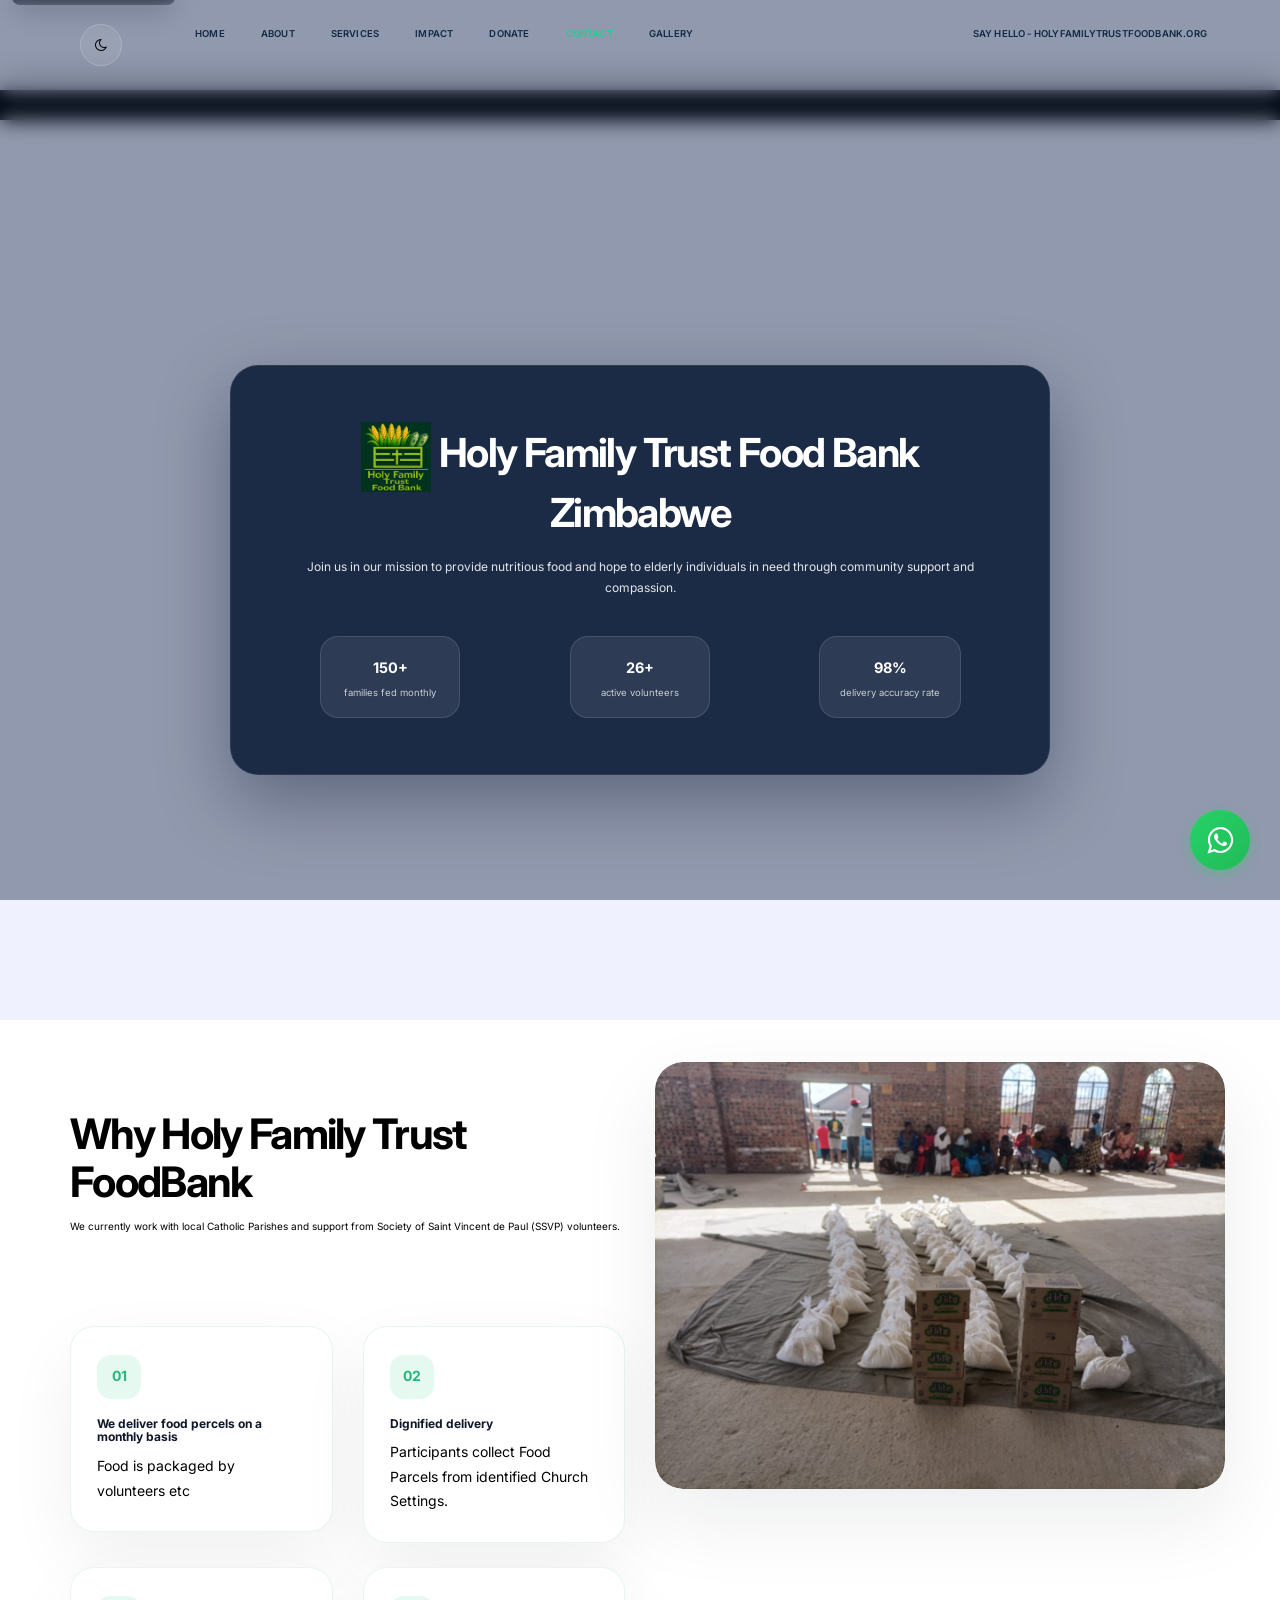
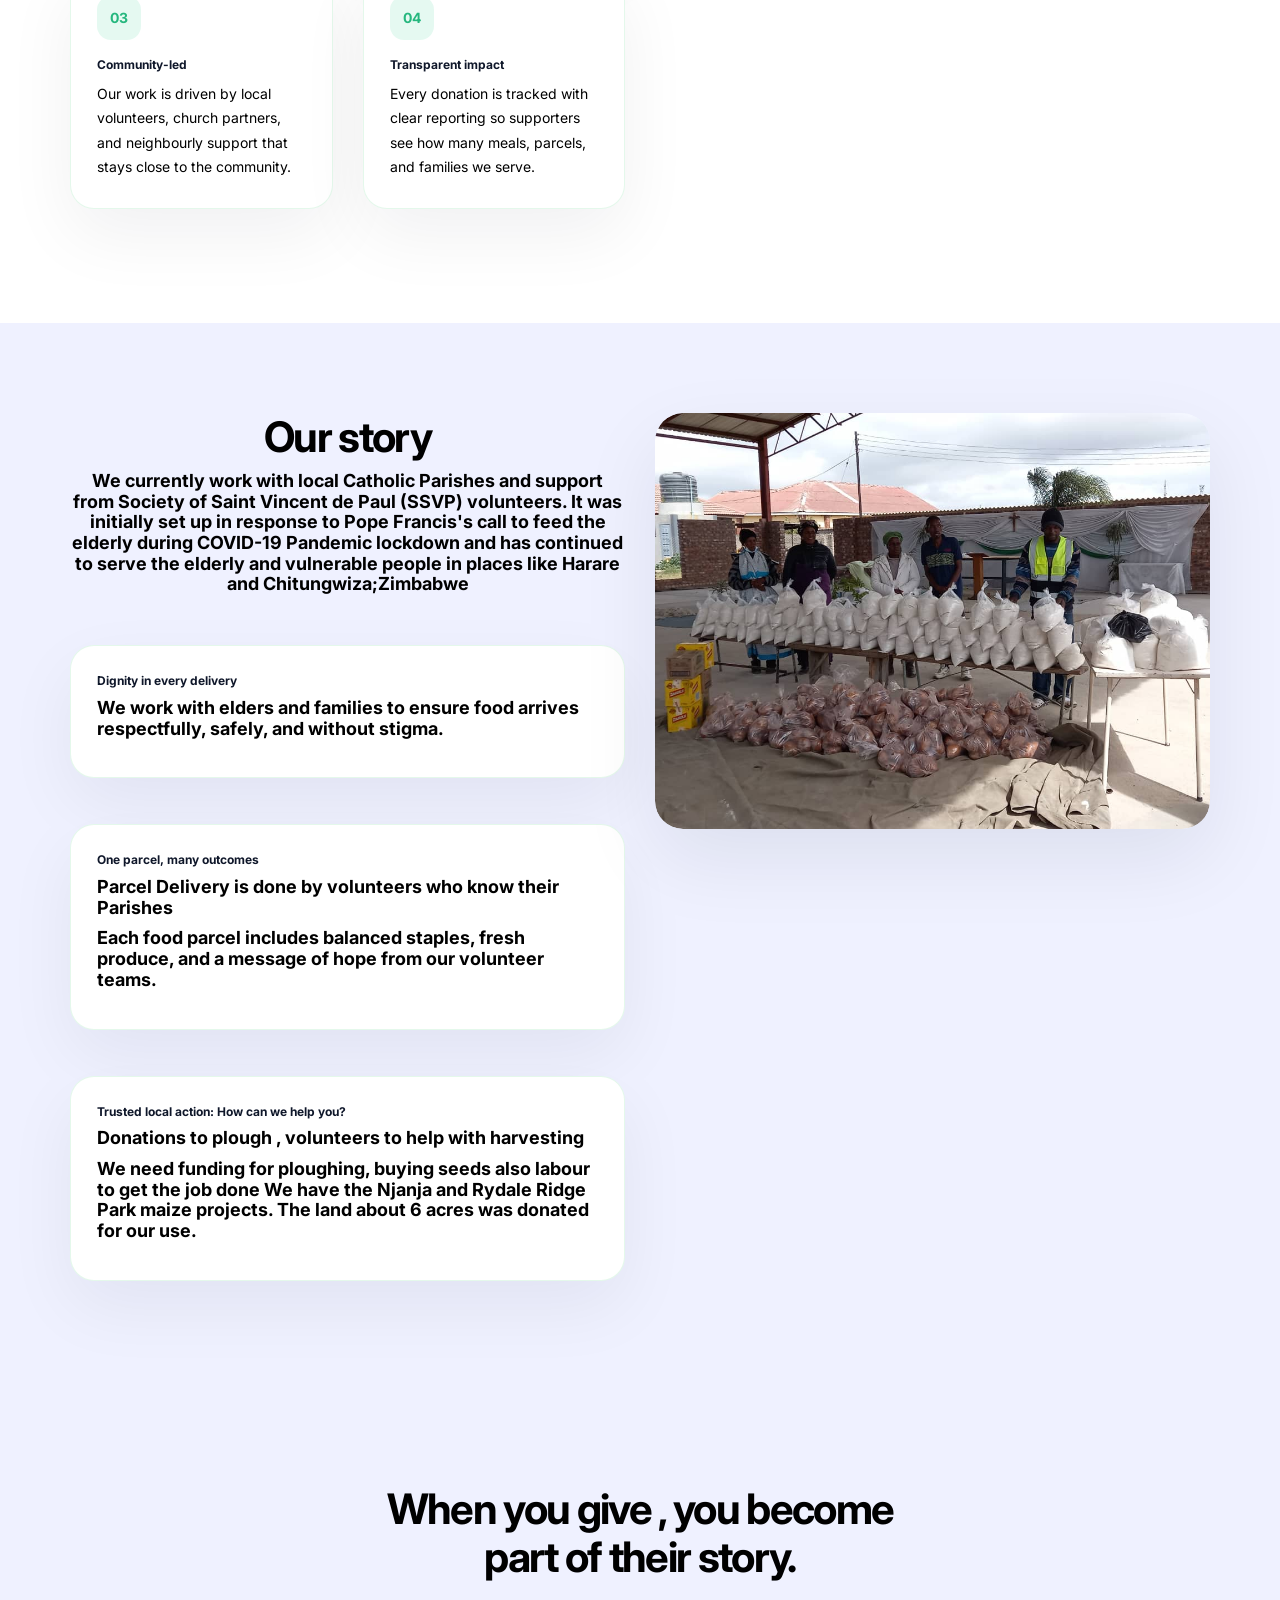
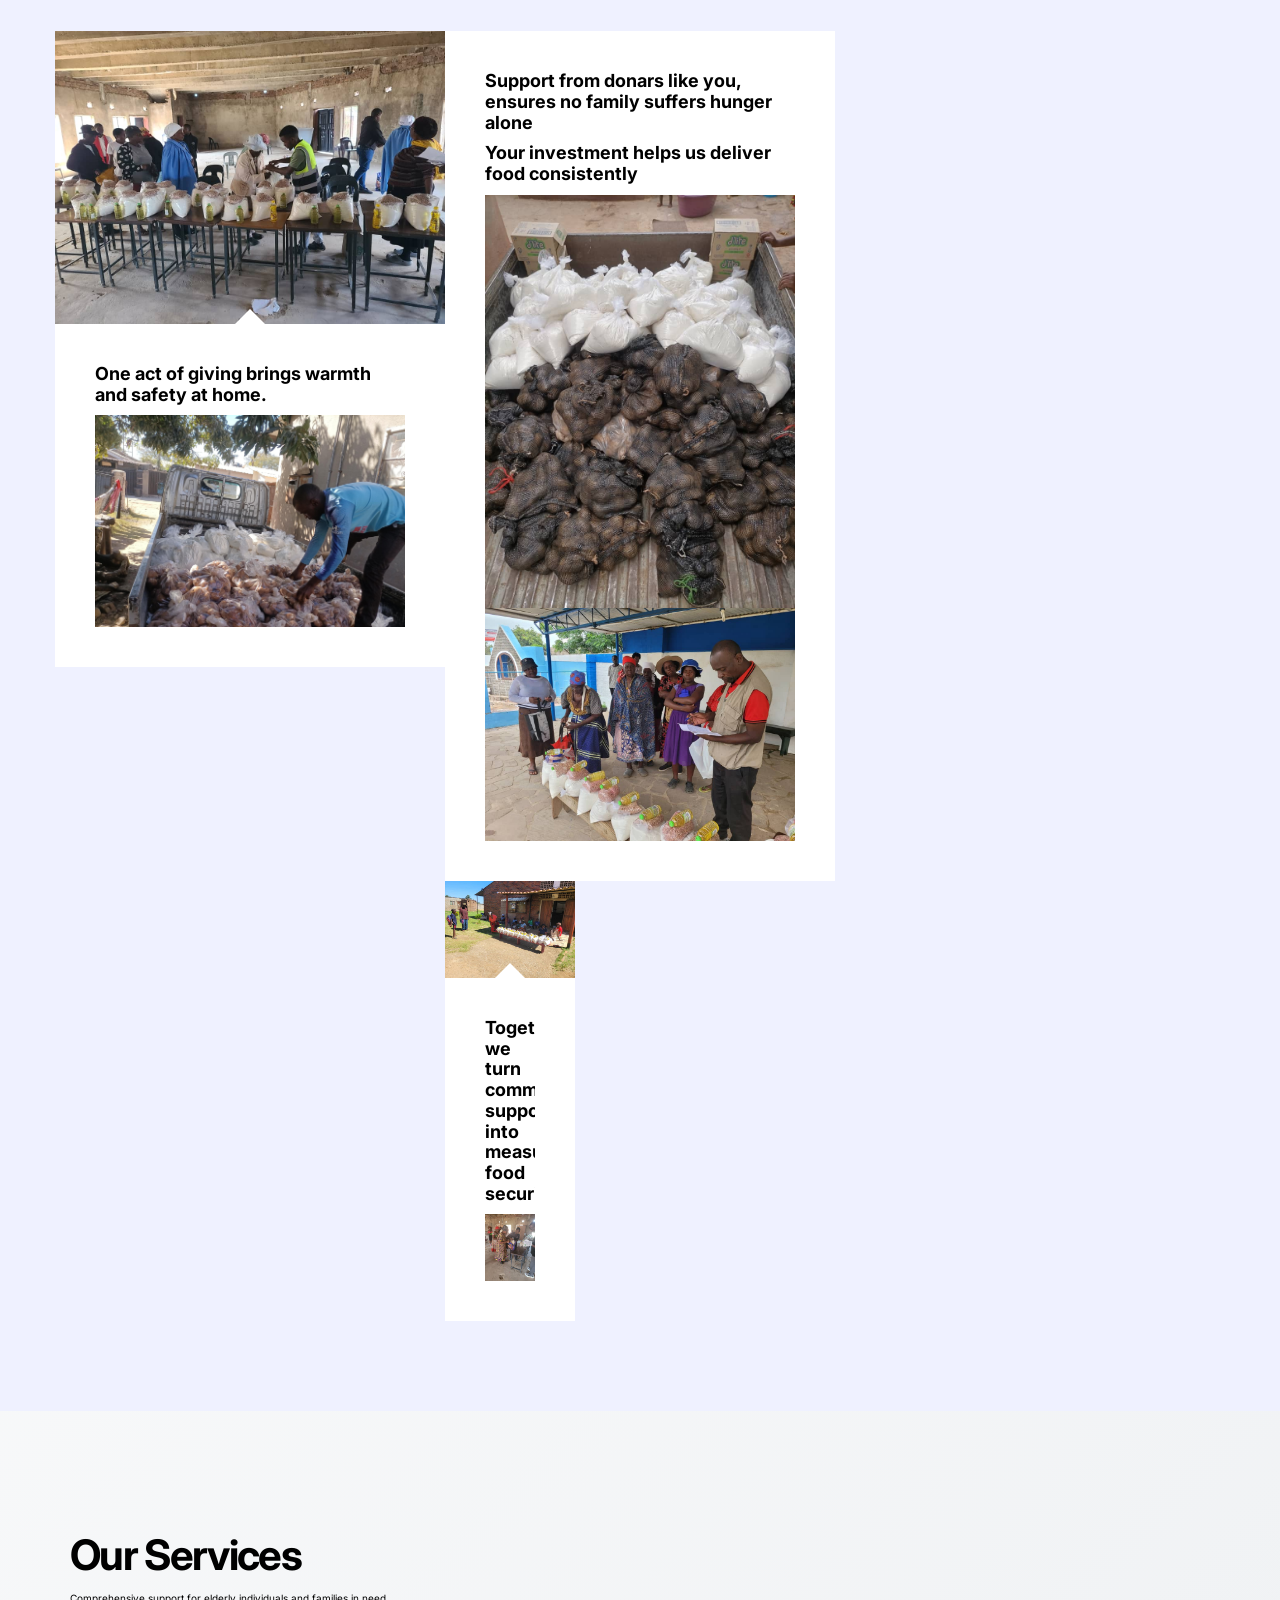
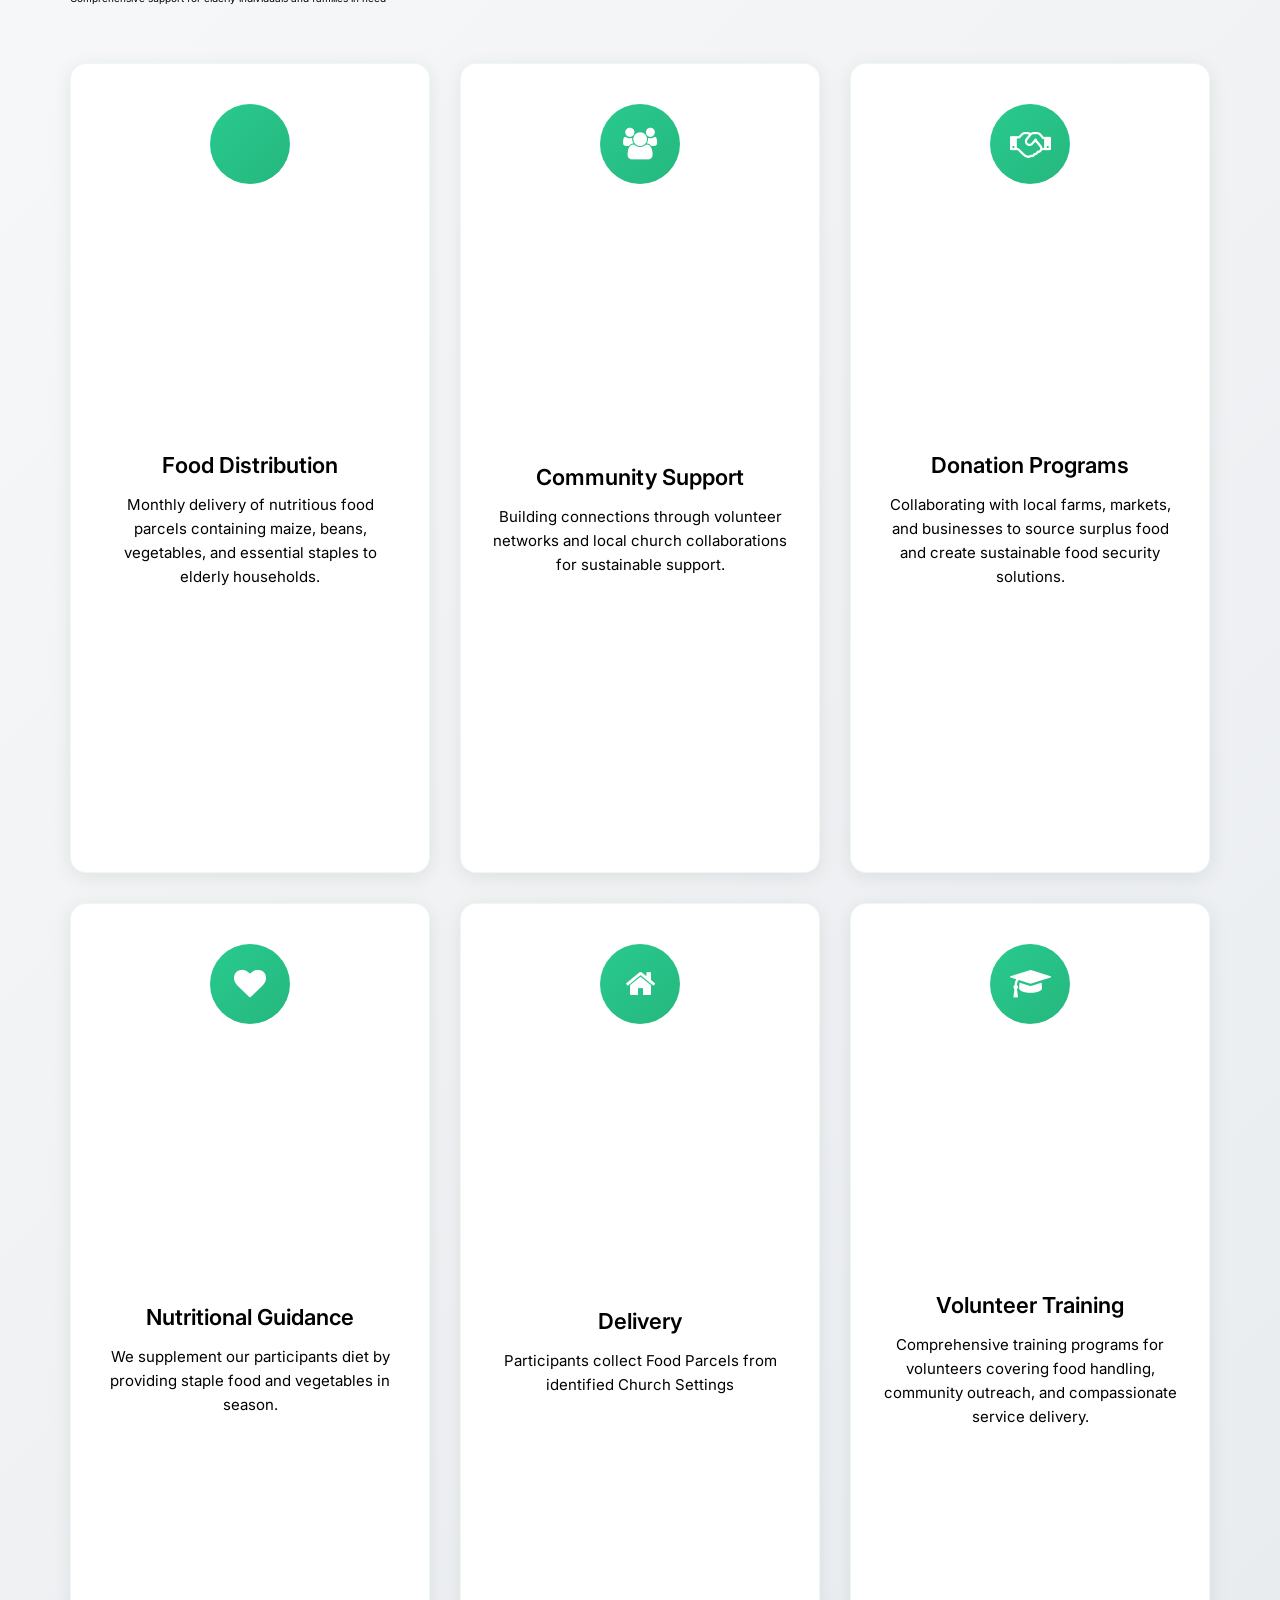
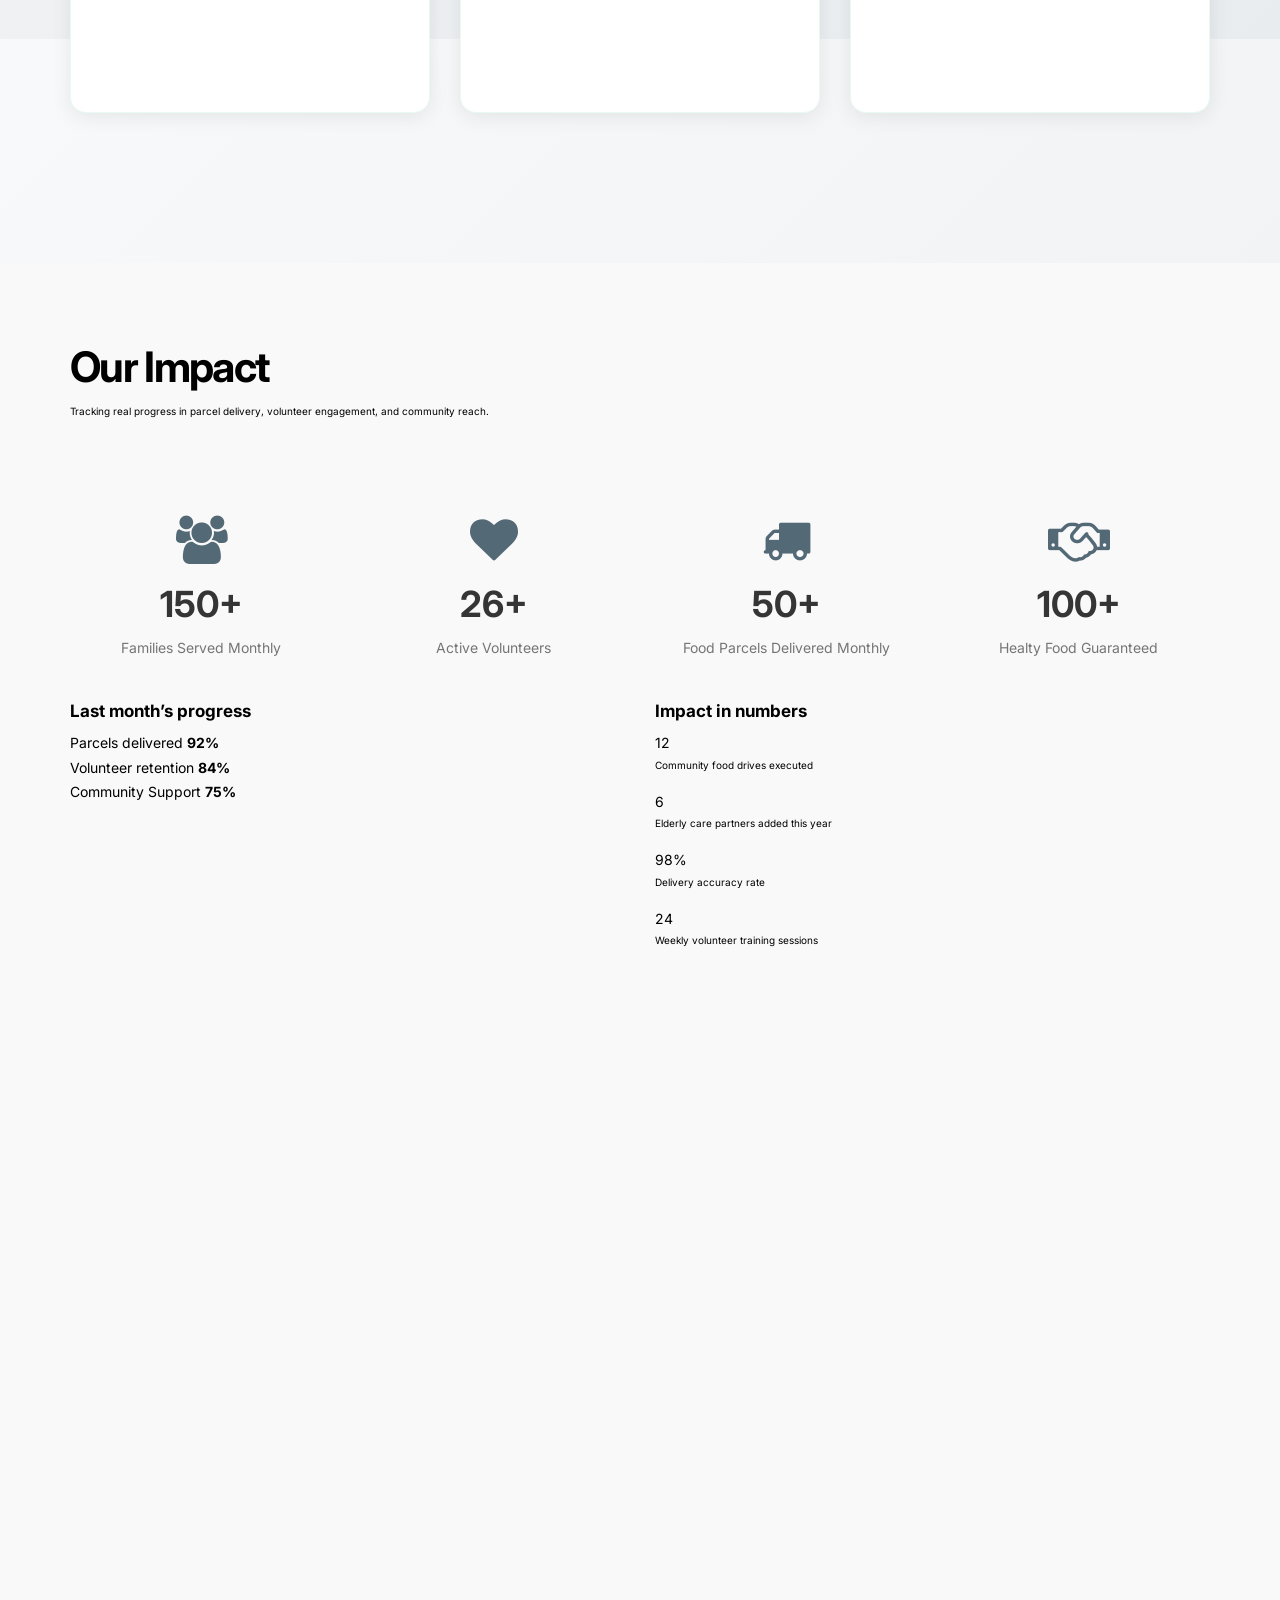
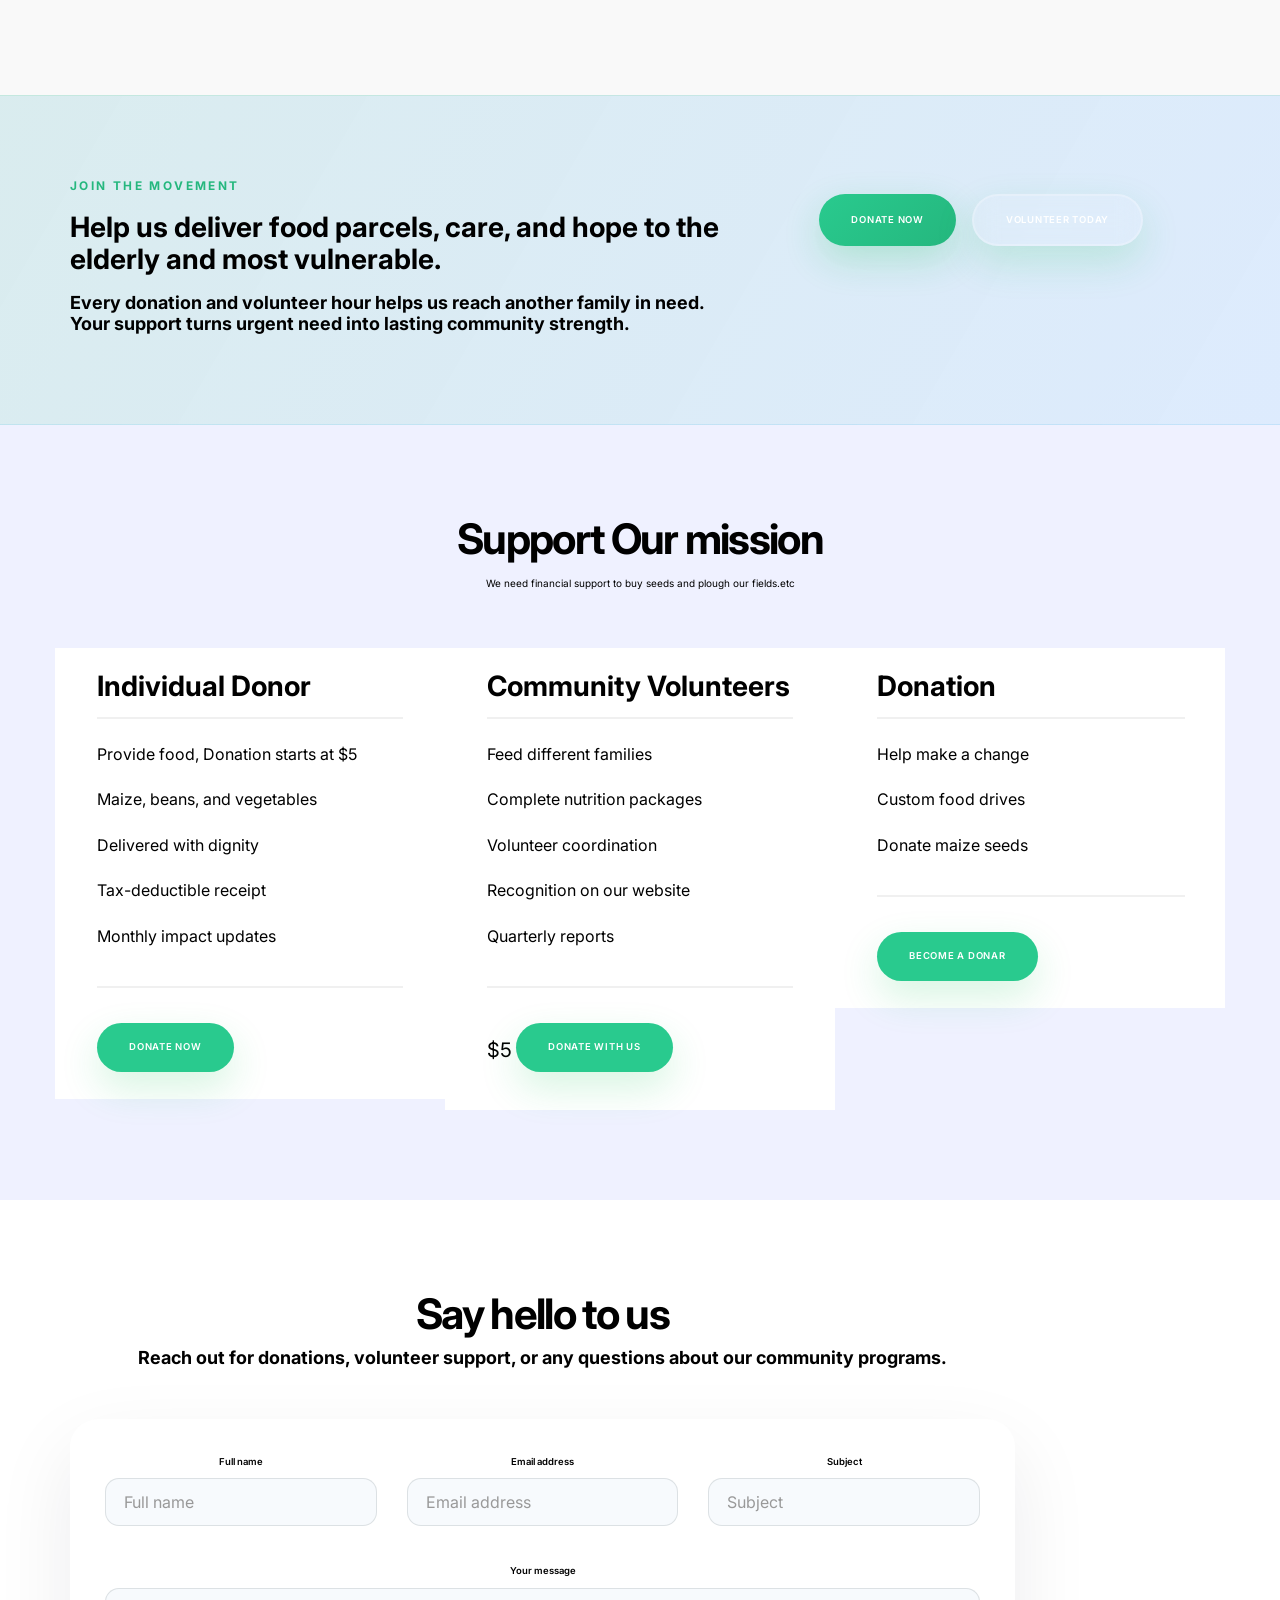
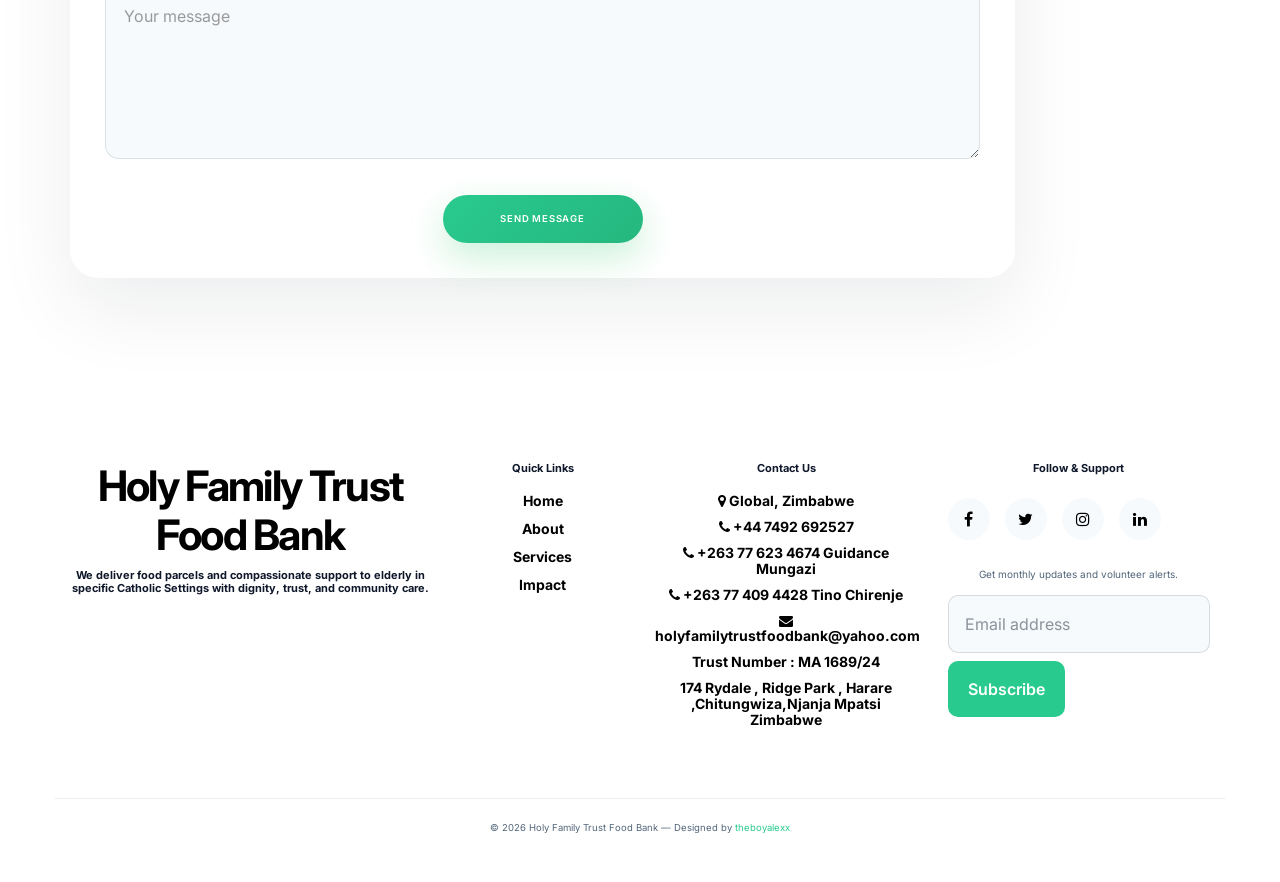
==== commit c5c77c73: "Add files via upload" ====
--- a/index.html
+++ b/index.html
@@ -121,7 +121,7 @@
           <div class="hero-overlay"></div>
           <div class="hero-container">
                <div class="hero-content">
-                    <h1 class="hero-headline"><img  height="50px" width="auto"src="images/logo.png" alt="Holy Family Trust logo"> Holy Family Trust Food Bank</h1>
+                    <h1 class="hero-headline"><img  height="70px" width="auto"src="images/logo.png" alt="Holy Family Trust logo"> Holy Family Trust Food Bank Zimbabwe</h1>
                     <p class="hero-subheading">Join us in our mission to provide nutritious food and hope to elderly individuals in need through community support and compassion.</p>
                     <div class="hero-trust-grid animate-on-scroll">
                          <div><strong>150+</strong><span>families fed monthly</span></div>
@@ -197,7 +197,7 @@
                          <div class="section-title animate-on-scroll">
                               <h1>Our story</h1>
                               <h4>We currently work with local Catholic Parishes and support from Society of Saint Vincent de Paul (SSVP) volunteers.
-It was initially set up in response to Pope Francis's call to feed the elderly during COVID-19 Pandemic lockdown and has continued to serve the elderly and vulnerable people.</h4>
+It was initially set up in response to Pope Francis's call to feed the elderly during COVID-19 Pandemic lockdown and has continued to serve the elderly and vulnerable people in places like Harare and Chitungwiza;Zimbabwe</h4>
                          </div>
 
                          <div class="story-grid">
@@ -669,22 +669,22 @@
                     <div class="col-md-2 col-sm-6 footer-widget animate-on-scroll">
                          <h4>Quick Links</h4>
                          <ul class="footer-links">
-                              <li><a href="#home">Home</a></li>
-                              <li><a href="#feature">About</a></li>
-                              <li><a href="#services">Services</a></li>
-                              <li><a href="#impact">Impact</a></li>
+                              <li><a href="#home"> <h5>   Home </h5>  </a></li>
+                              <li><a href="#feature"> <h5>    About </h5>   </a></li>
+                              <li><a href="#services"> <h5>Services  </h5> </a></li>
+                              <li><a href="#impact">    <h5> Impact  </h5></a></li>
                          </ul>
                     </div>
 
                     <div class="col-md-3 col-sm-6 footer-widget animate-on-scroll">
                          <h4>Contact Us</h4>
-                         <p><i class="fa fa-map-marker"></i> Global, Zimbabwe</p>
-                         <p><i class="fa fa-phone"></i> +44 7492 692527</p>
-                         <p><i class="fa fa-phone"></i> +263 77 623 4674 Guidance Mungazi</p>
-                         <p><i class="fa fa-phone"></i> +263 77 409 4428 Tino Chirenje</p>
-                         <p><i class="fa fa-envelope"></i>holyfamilytrustfoodbank@yahoo.com</p>
-                         <p>Trust Number : MA 1689/24</p>
-                         <P>174 Rydale , Ridge  Park , Harare ,Chitungwiza,Njanja Mpatsi Zimbabwe</P>
+                         <h5><i class="fa fa-map-marker"></i> Global, Zimbabwe</h5>
+                         <h5><i class="fa fa-phone"></i> +44 7492 692527</h5>
+                         <h5><i class="fa fa-phone"></i> +263 77 623 4674 Guidance Mungazi</h5>
+                         <h5><i class="fa fa-phone"></i> +263 77 409 4428 Tino Chirenje</h5>
+                         <h5><i class="fa fa-envelope"></i>holyfamilytrustfoodbank@yahoo.com</h5>
+                         <h5>Trust Number : MA 1689/24</h5>
+                         <h5>174 Rydale , Ridge  Park , Harare ,Chitungwiza,Njanja Mpatsi Zimbabwe</h5>
                     </div>
 
                     <div class="col-md-3 col-sm-6 footer-widget animate-on-scroll">
@@ -708,7 +708,7 @@
 
                <div class="row footer-bottom">
                     <div class="col-md-12 text-center">
-                         <p>© 2026 Holy Family Trust Food Bank — Designed by <a rel="nofollow" href="https://www.instagram.com/xanderthegreat_zw/">itstheboyalexx</a></p>
+                         <p>© 2026 Holy Family Trust Food Bank — Designed by <a rel="nofollow" href="https://www.instagram.com/xanderthegreat_zw/">theboyalexx</a></p>
                     </div>
                </div>
           </div>
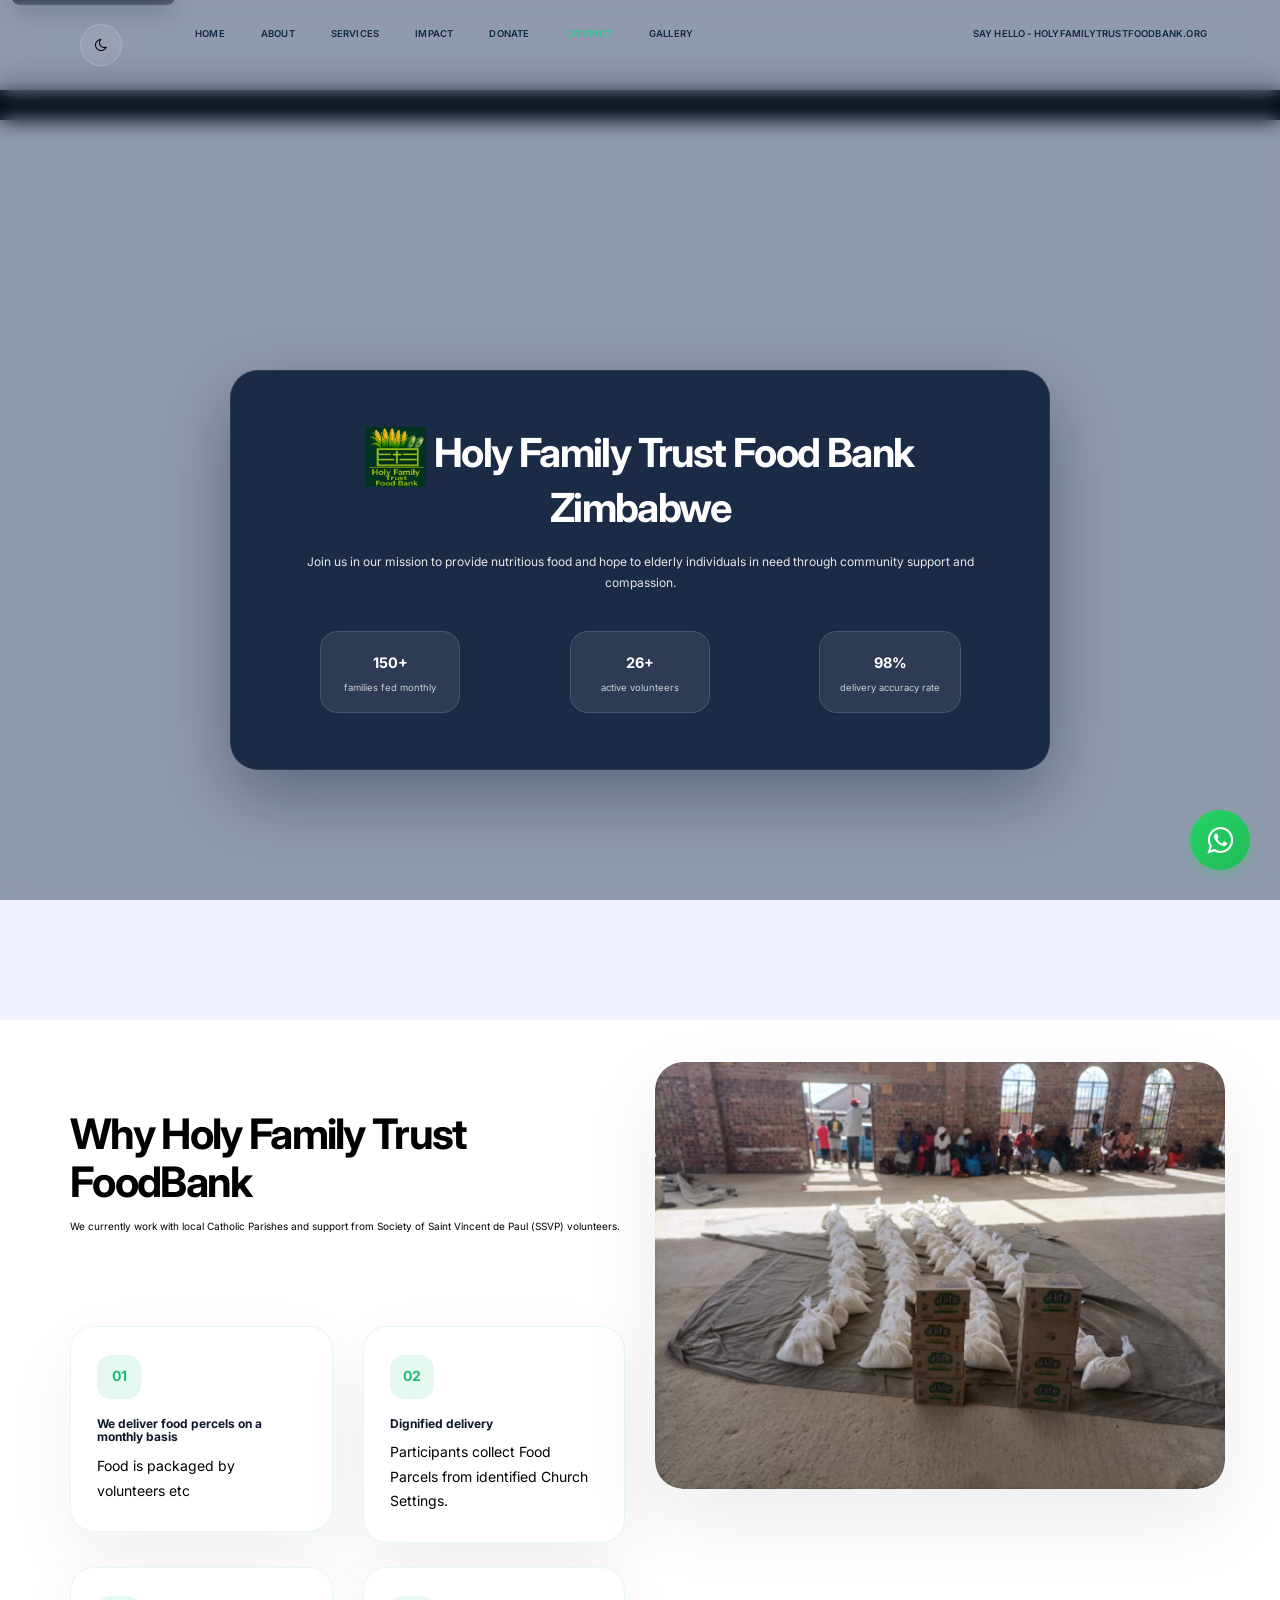
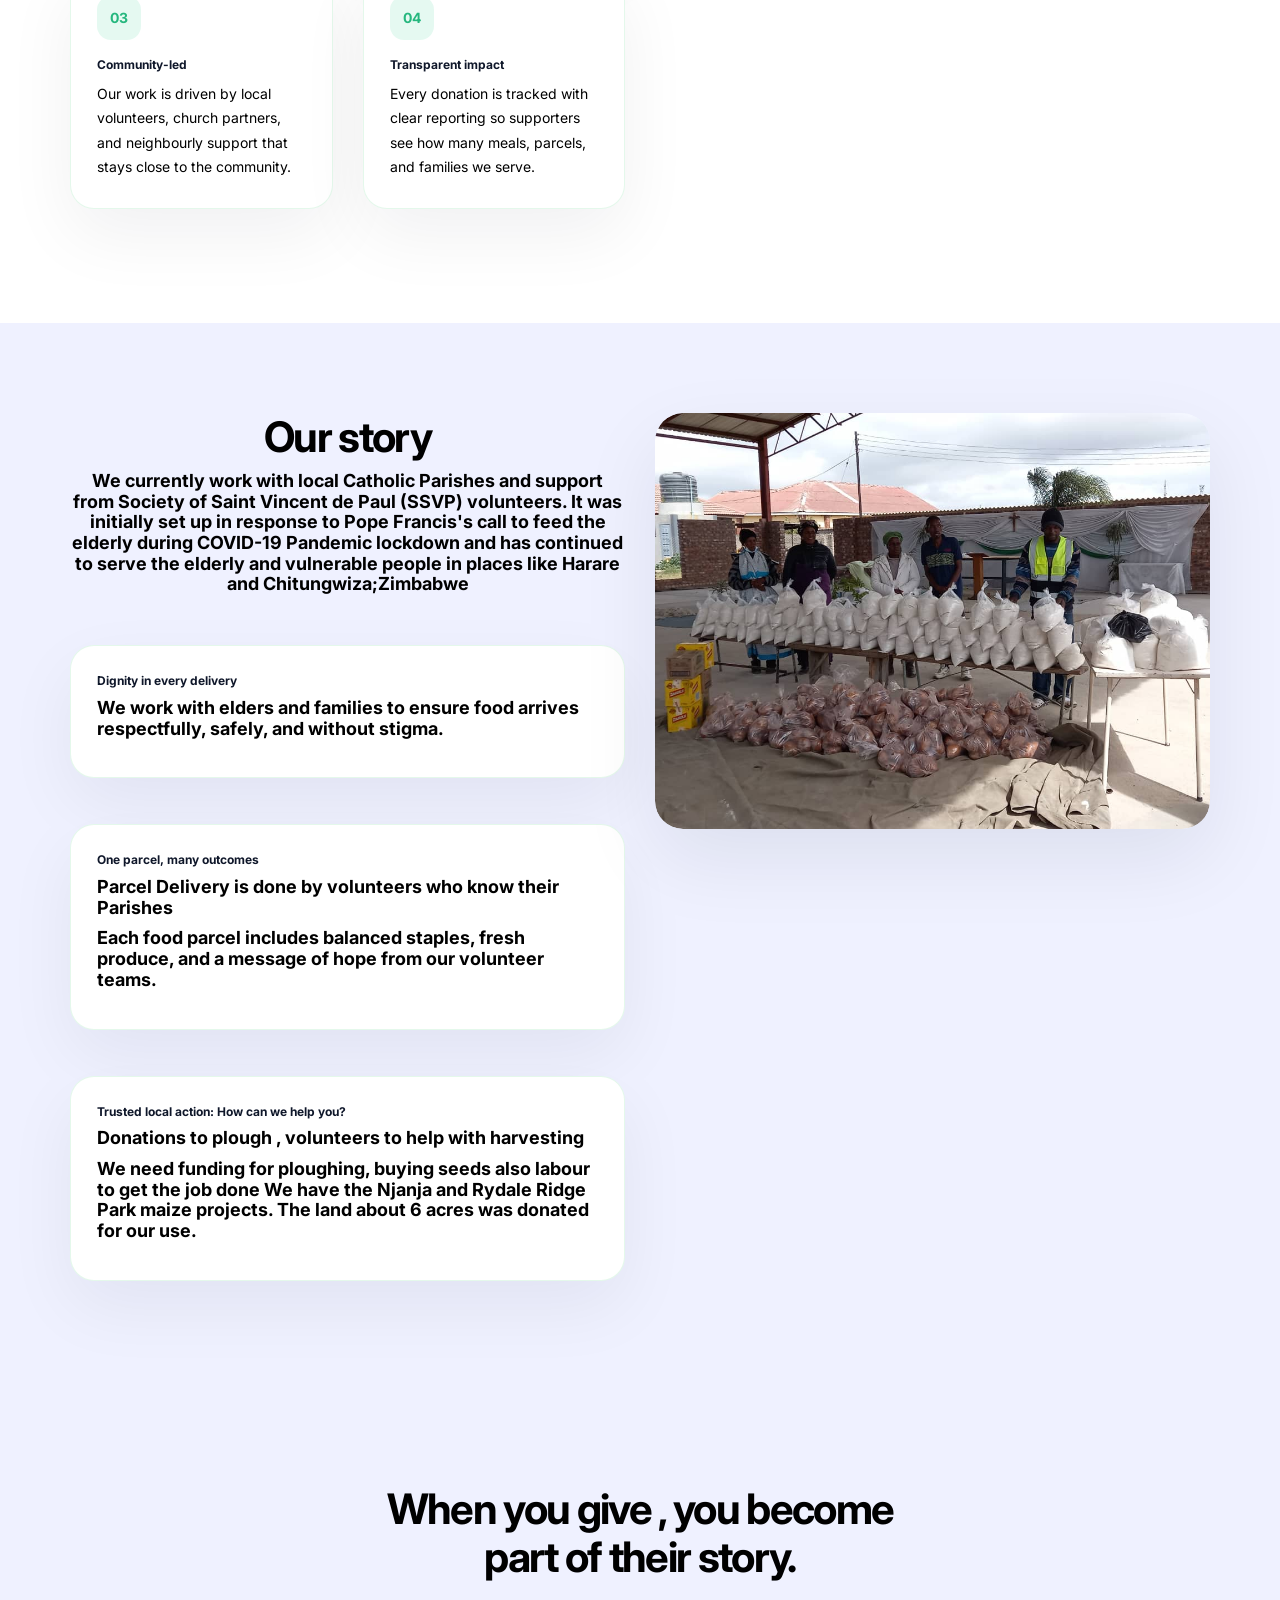
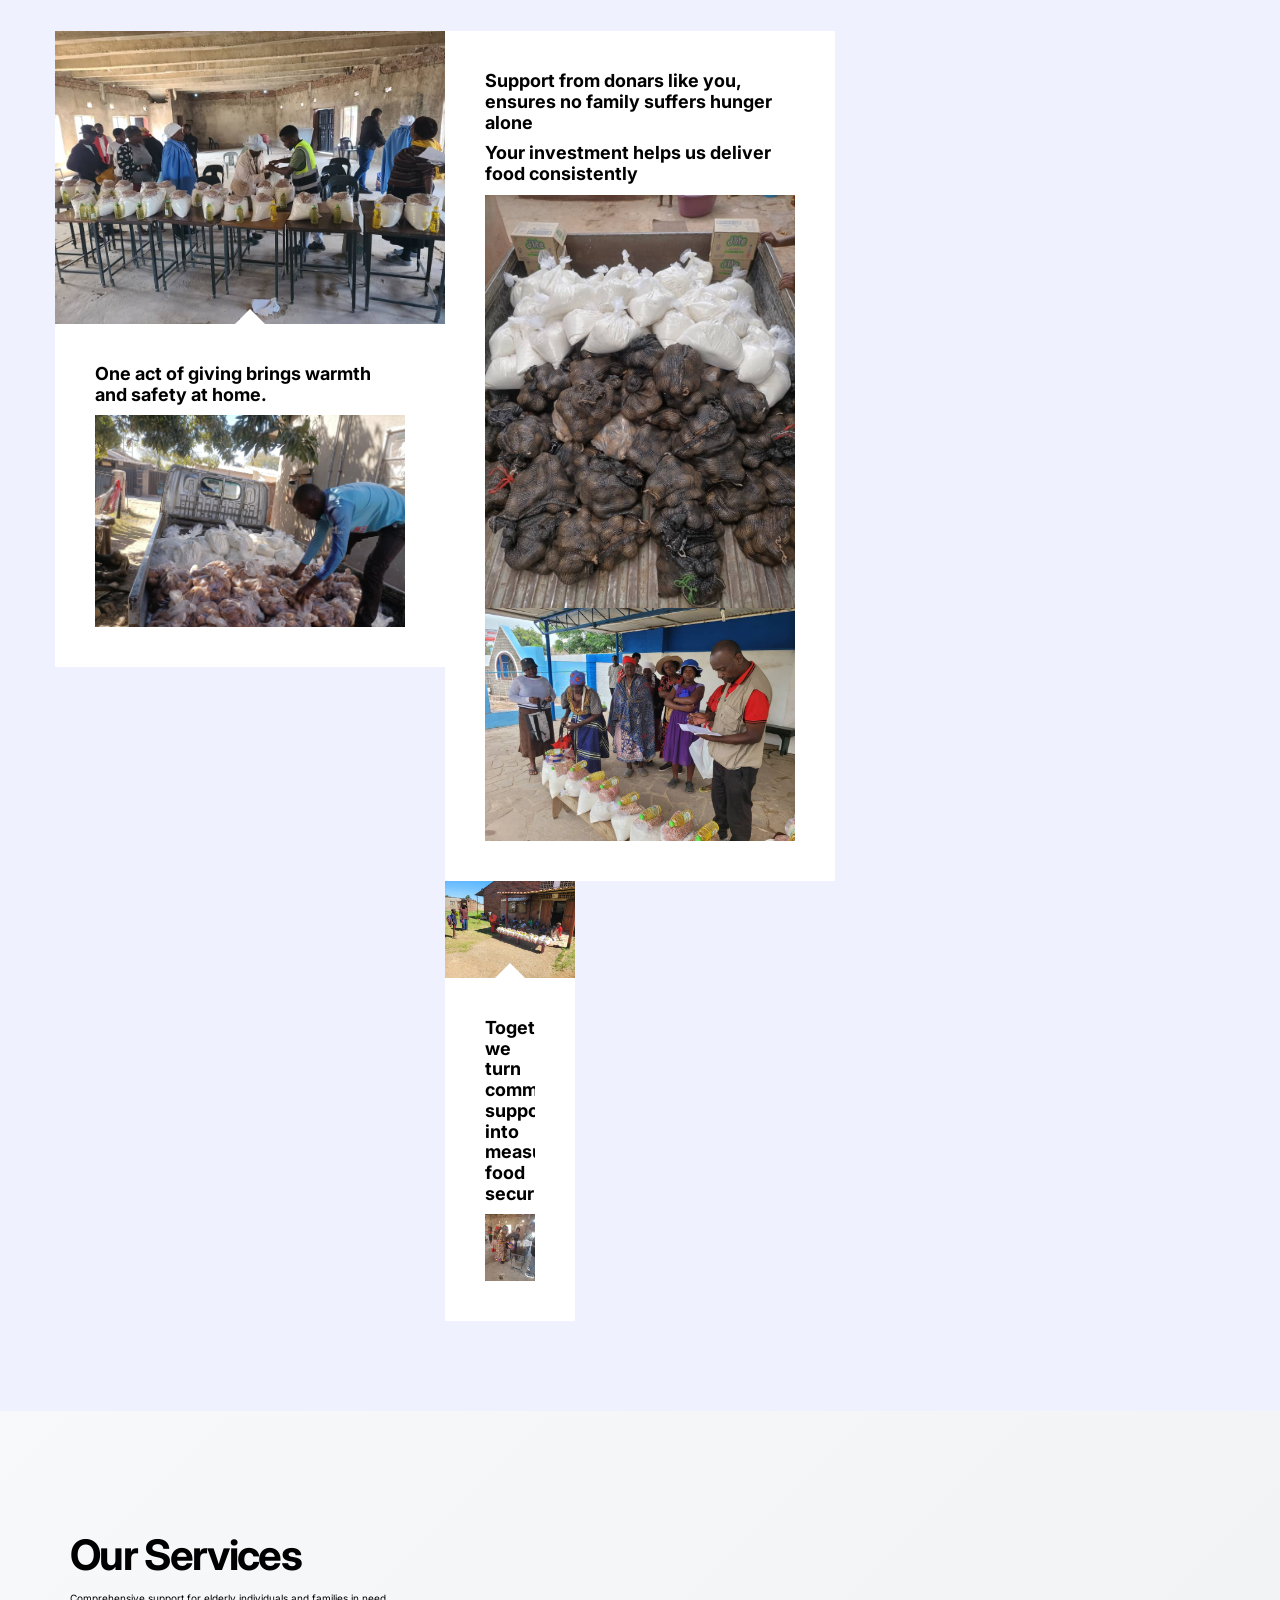
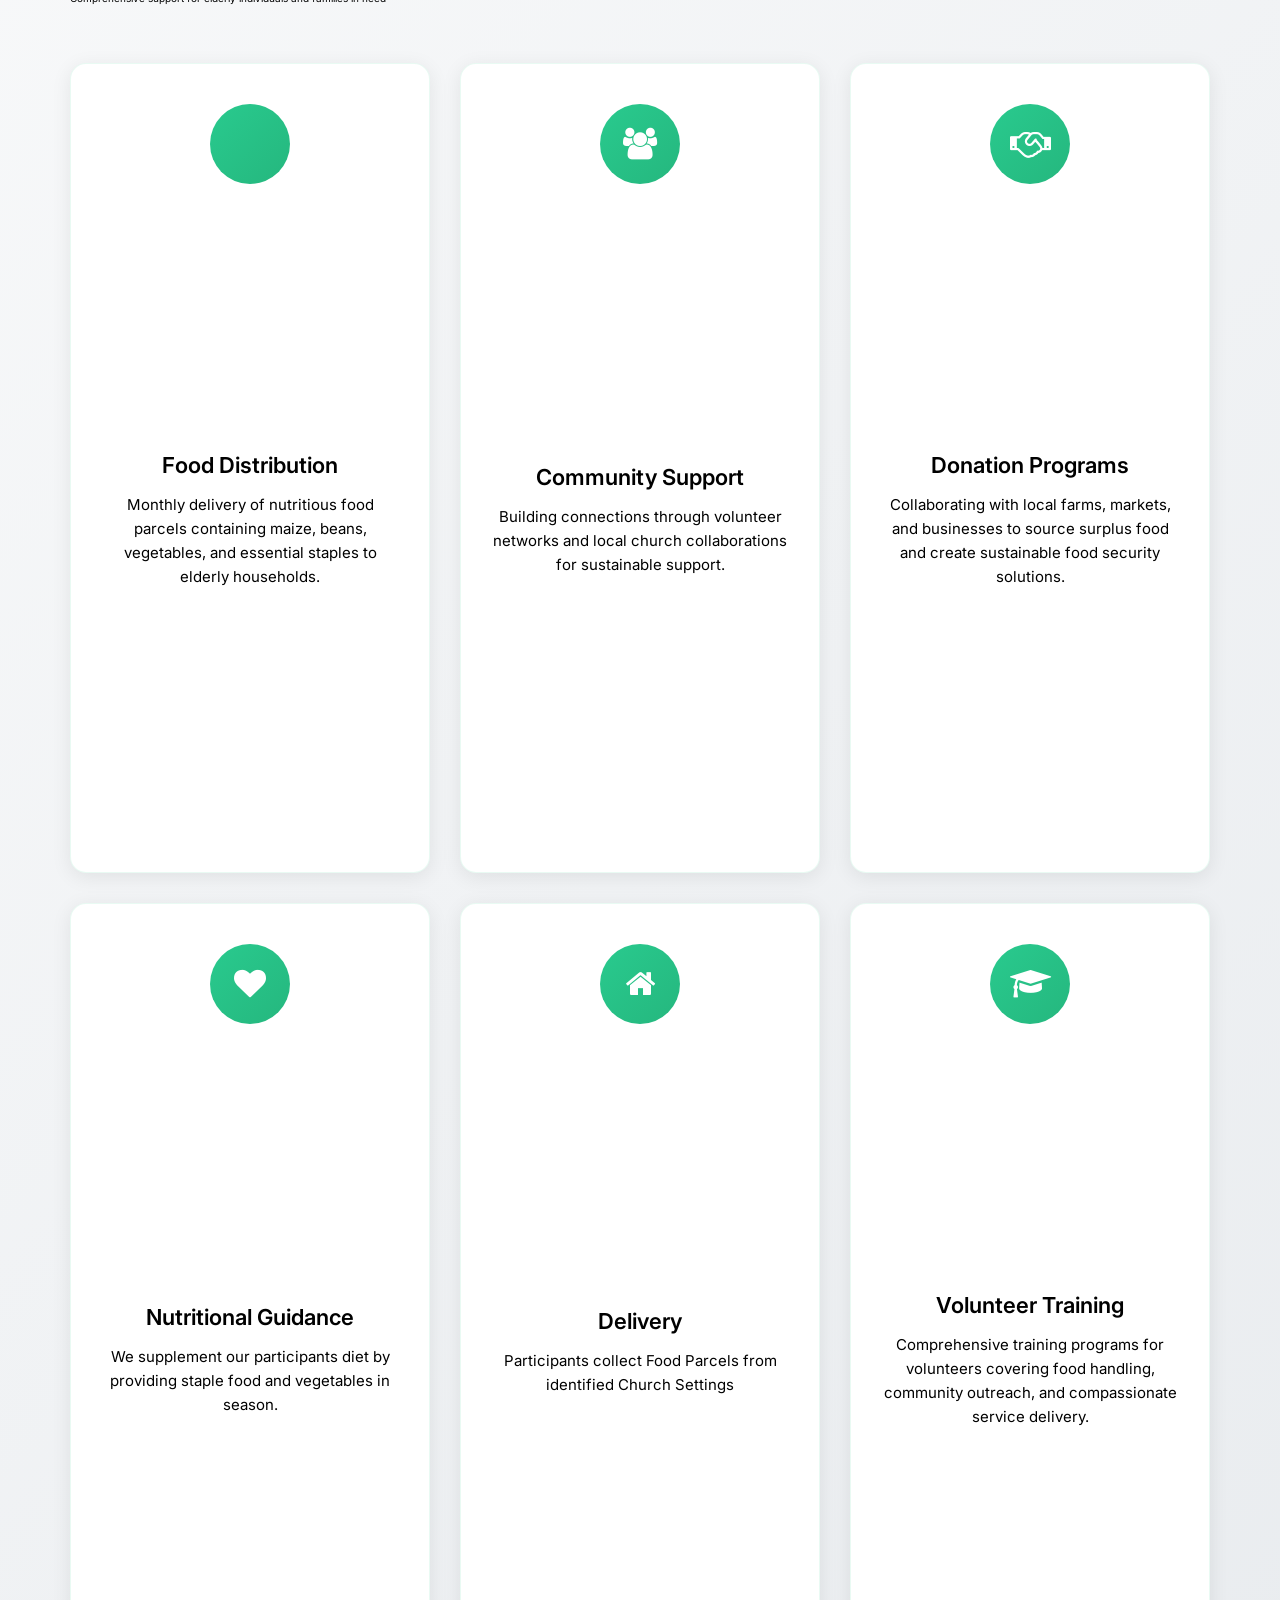
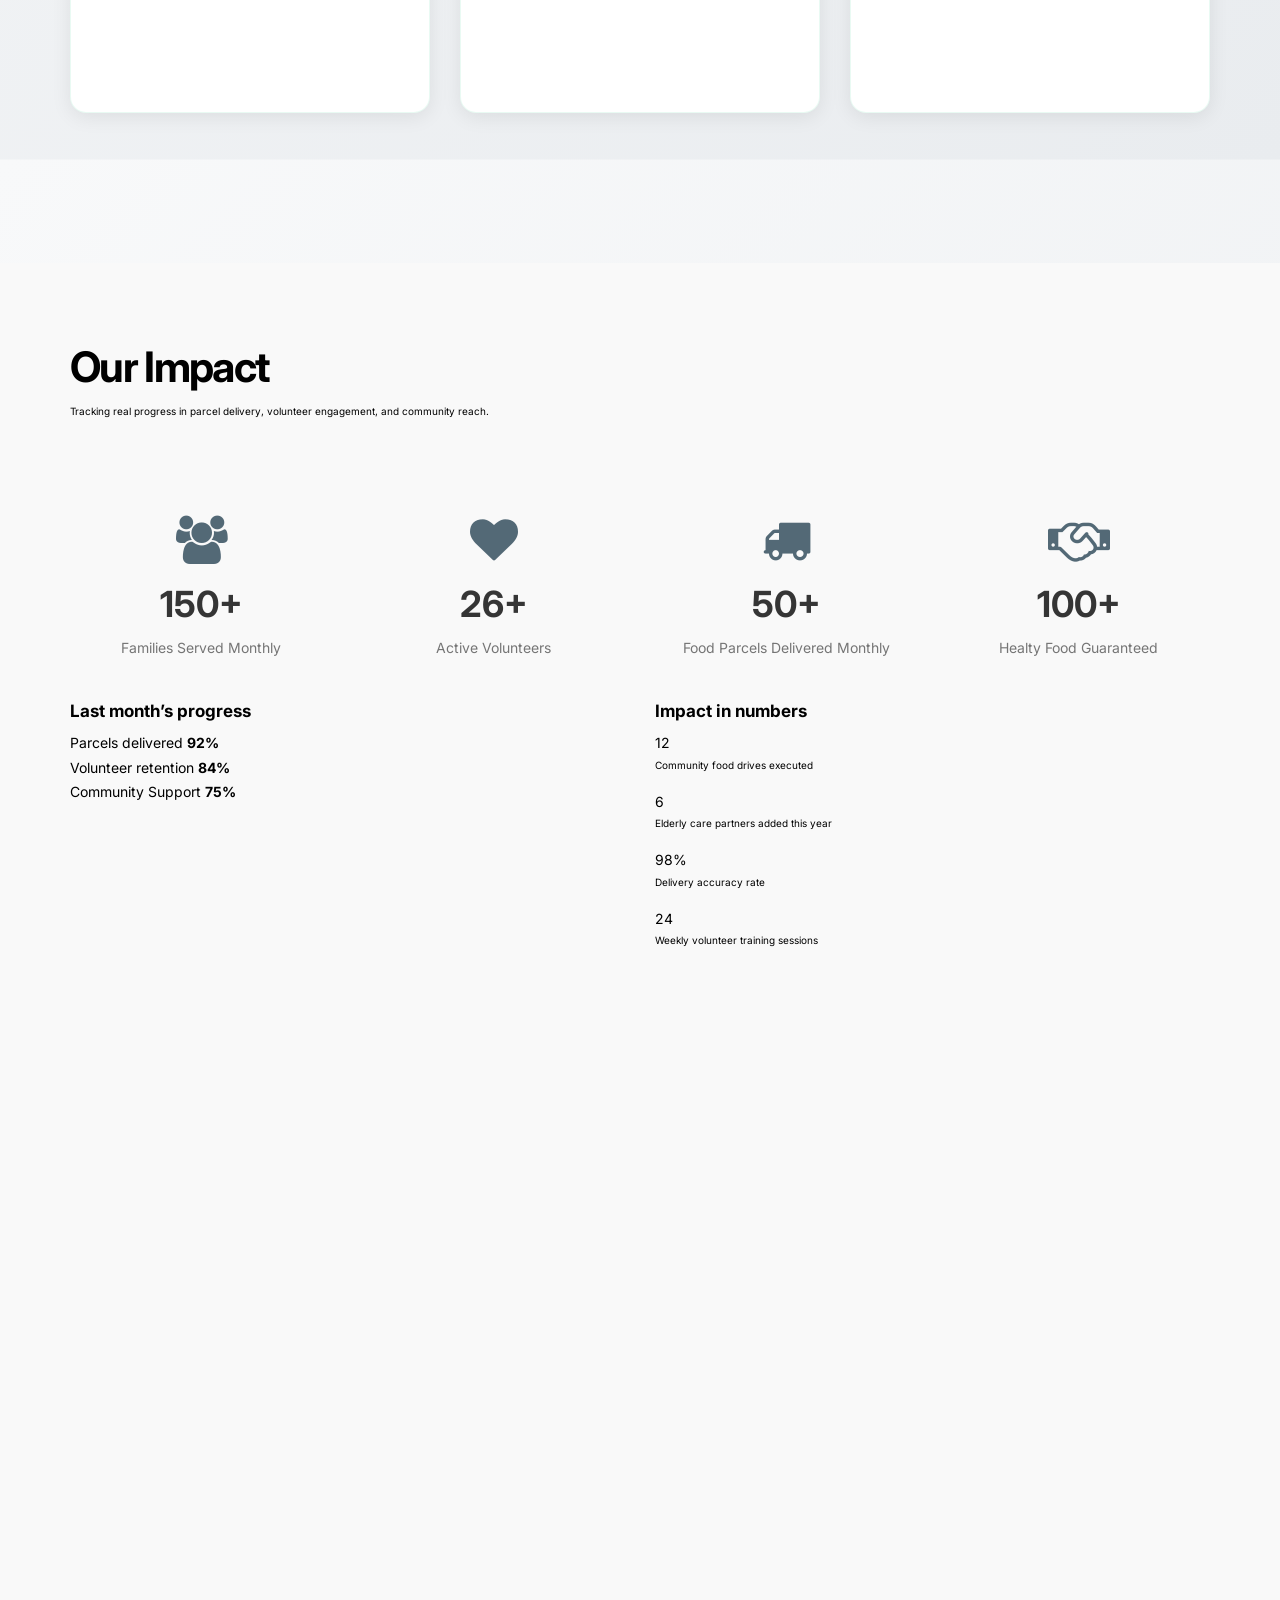
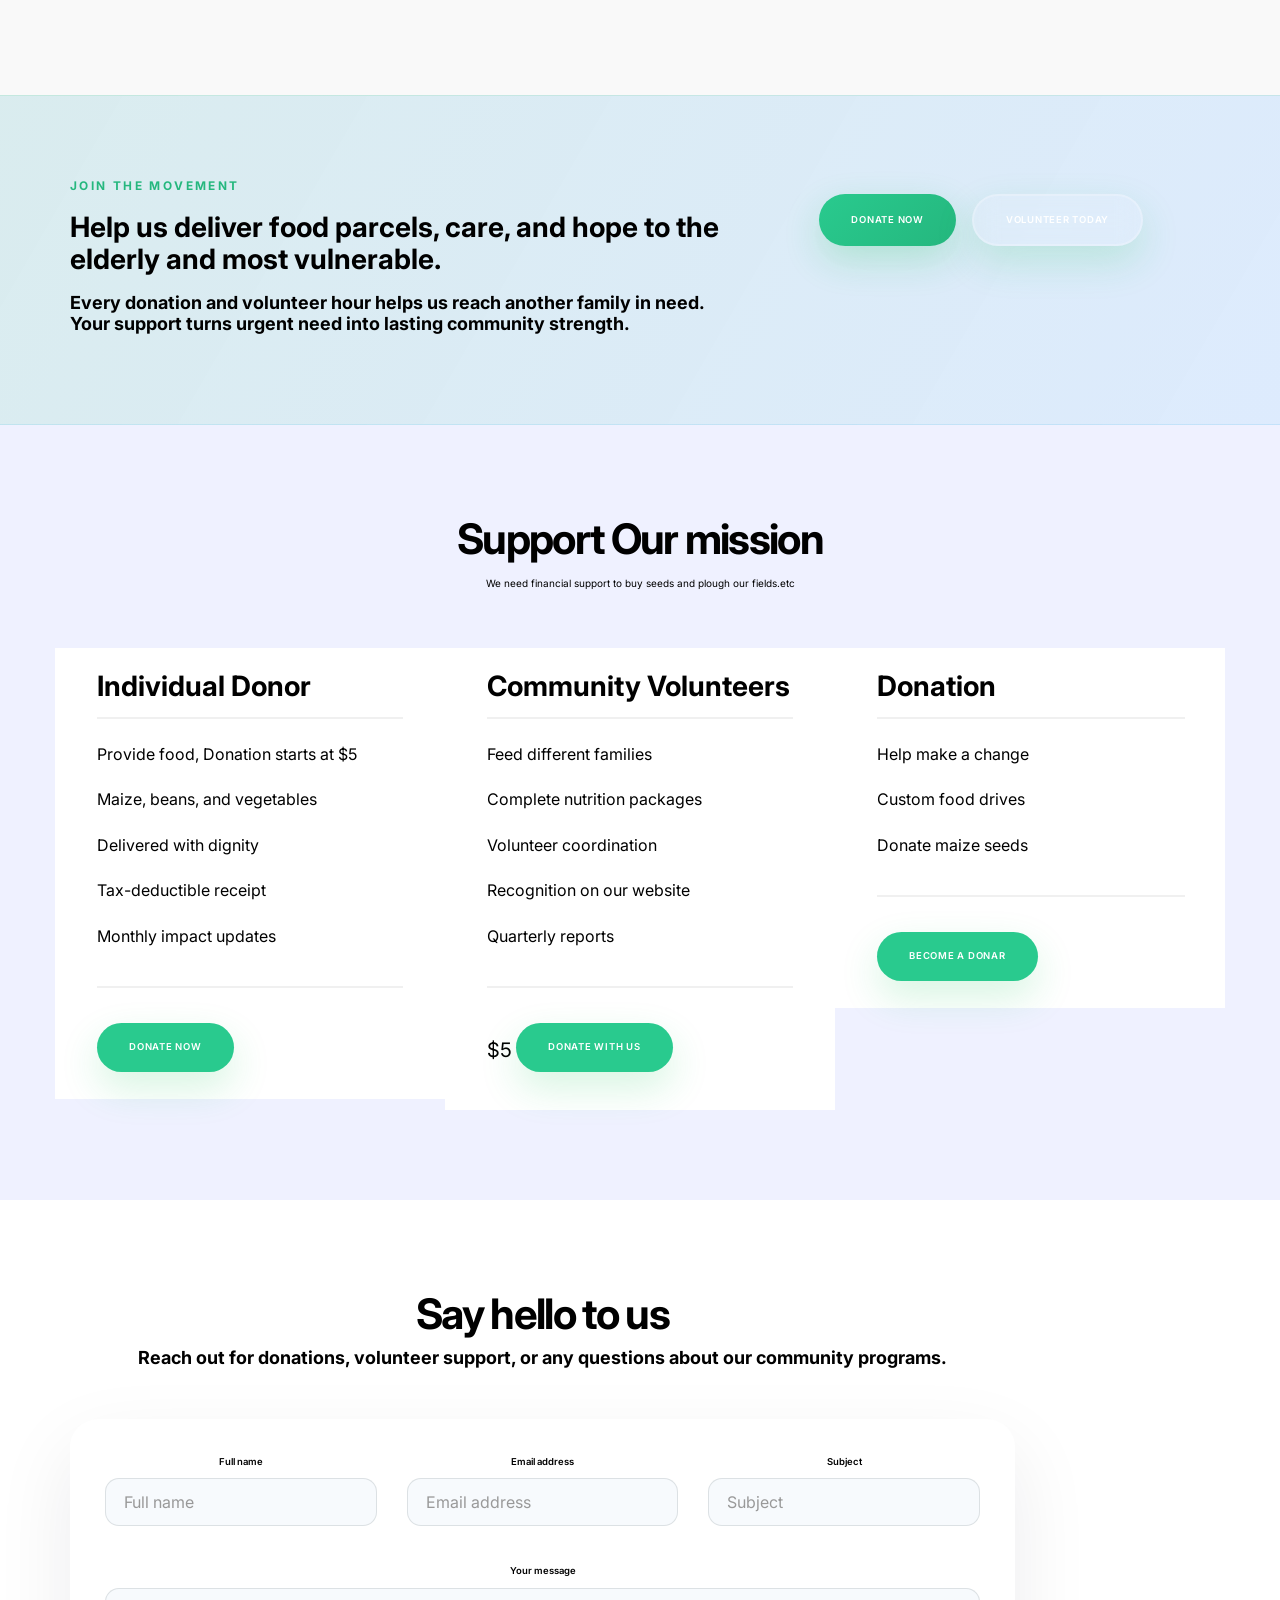
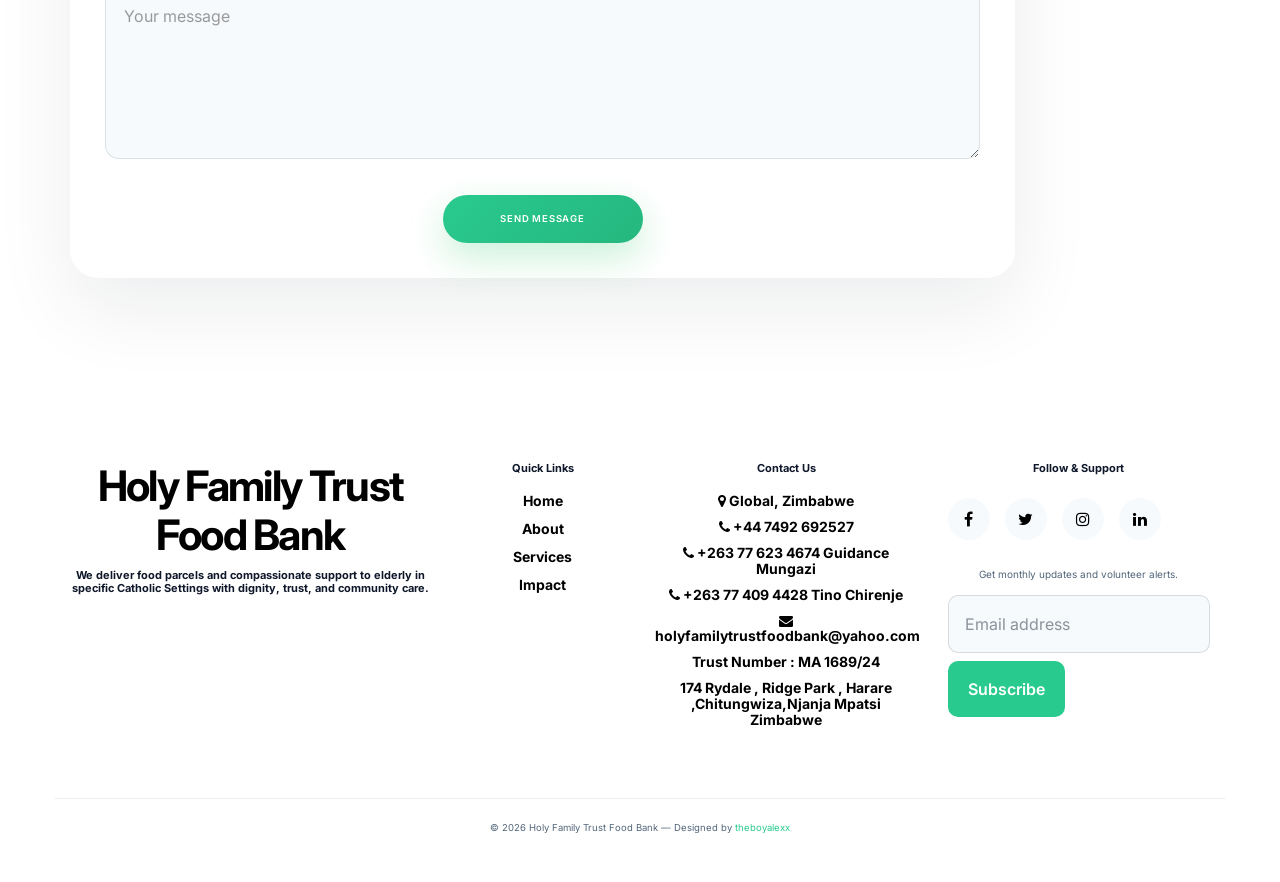
==== commit f67f78b3: "Add files via upload" ====
--- a/index.html
+++ b/index.html
@@ -121,7 +121,7 @@
           <div class="hero-overlay"></div>
           <div class="hero-container">
                <div class="hero-content">
-                    <h1 class="hero-headline"><img  height="70px" width="auto"src="images/logo.png" alt="Holy Family Trust logo"> Holy Family Trust Food Bank Zimbabwe</h1>
+                    <h1 class="hero-headline"><img  height="60px" width="auto"src="images/logo.png" alt="Holy Family Trust logo"> Holy Family Trust Food Bank Zimbabwe</h1>
                     <p class="hero-subheading">Join us in our mission to provide nutritious food and hope to elderly individuals in need through community support and compassion.</p>
                     <div class="hero-trust-grid animate-on-scroll">
                          <div><strong>150+</strong><span>families fed monthly</span></div>
